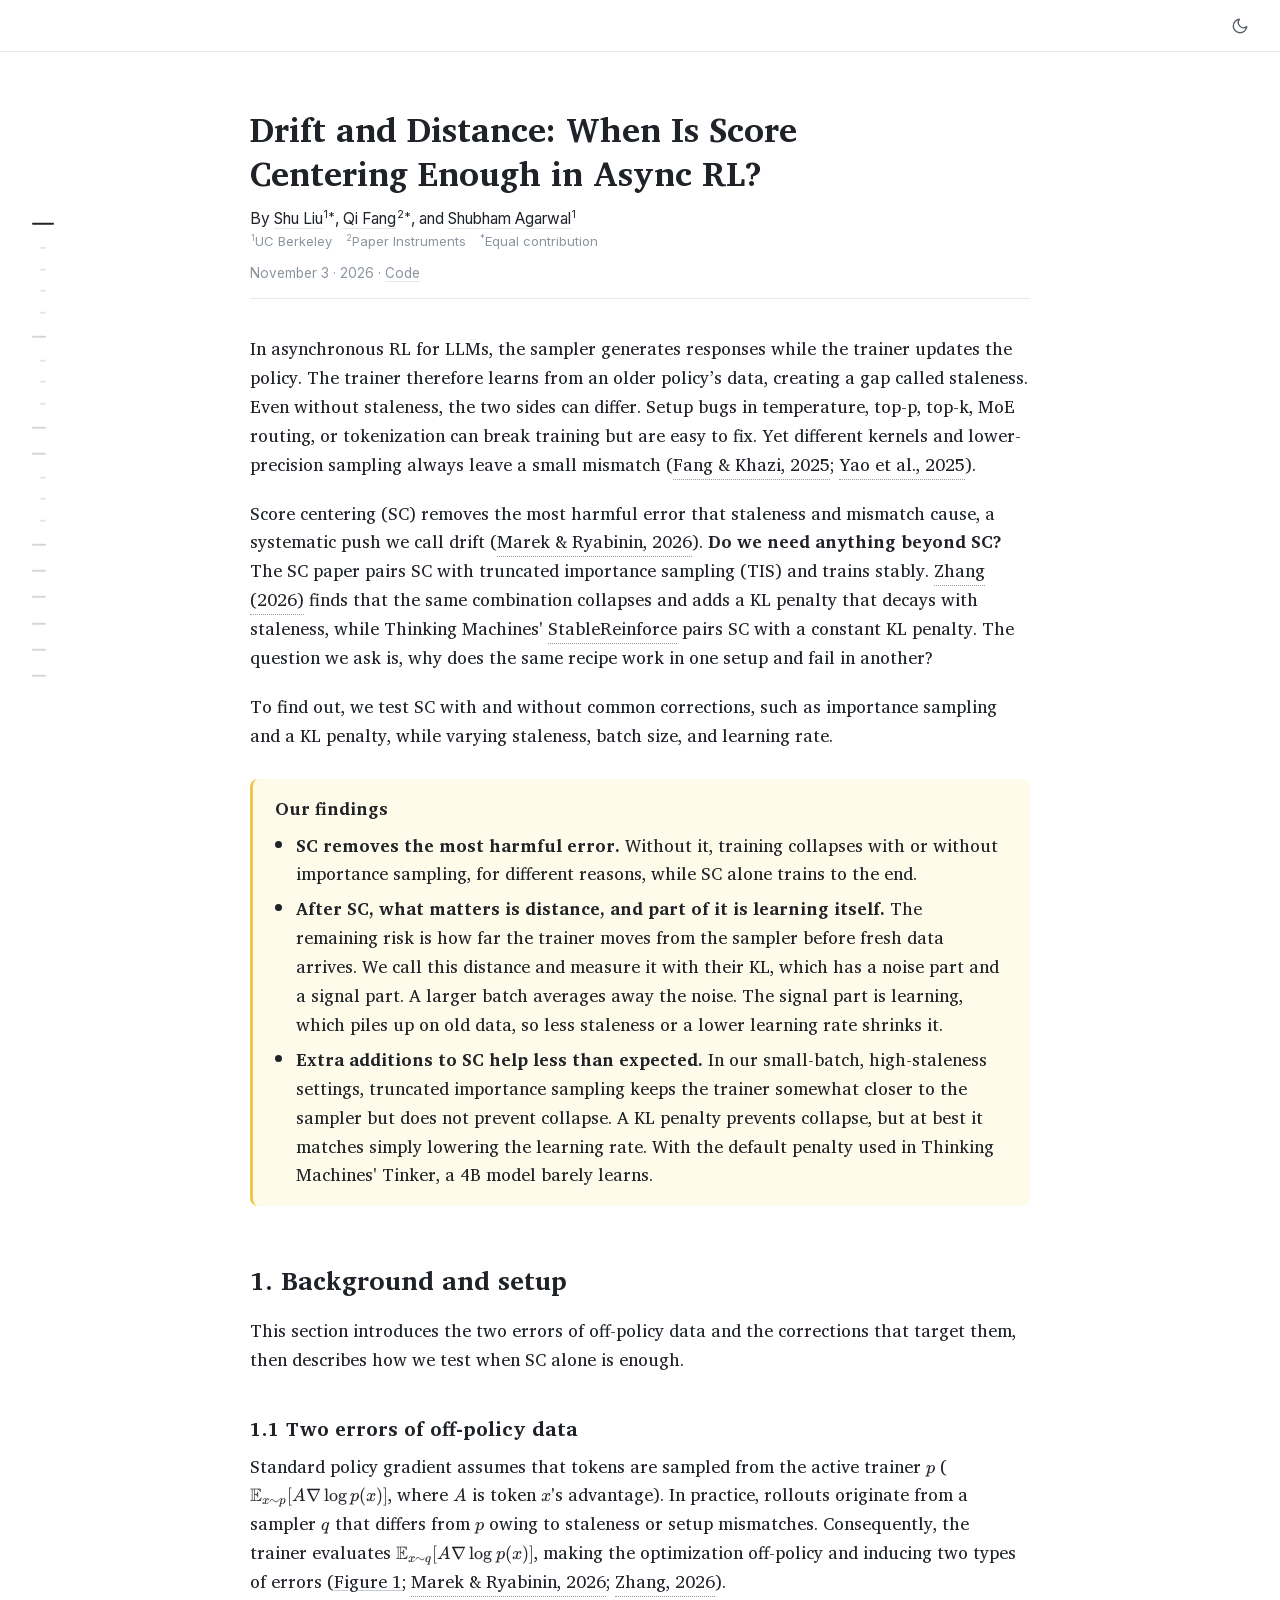
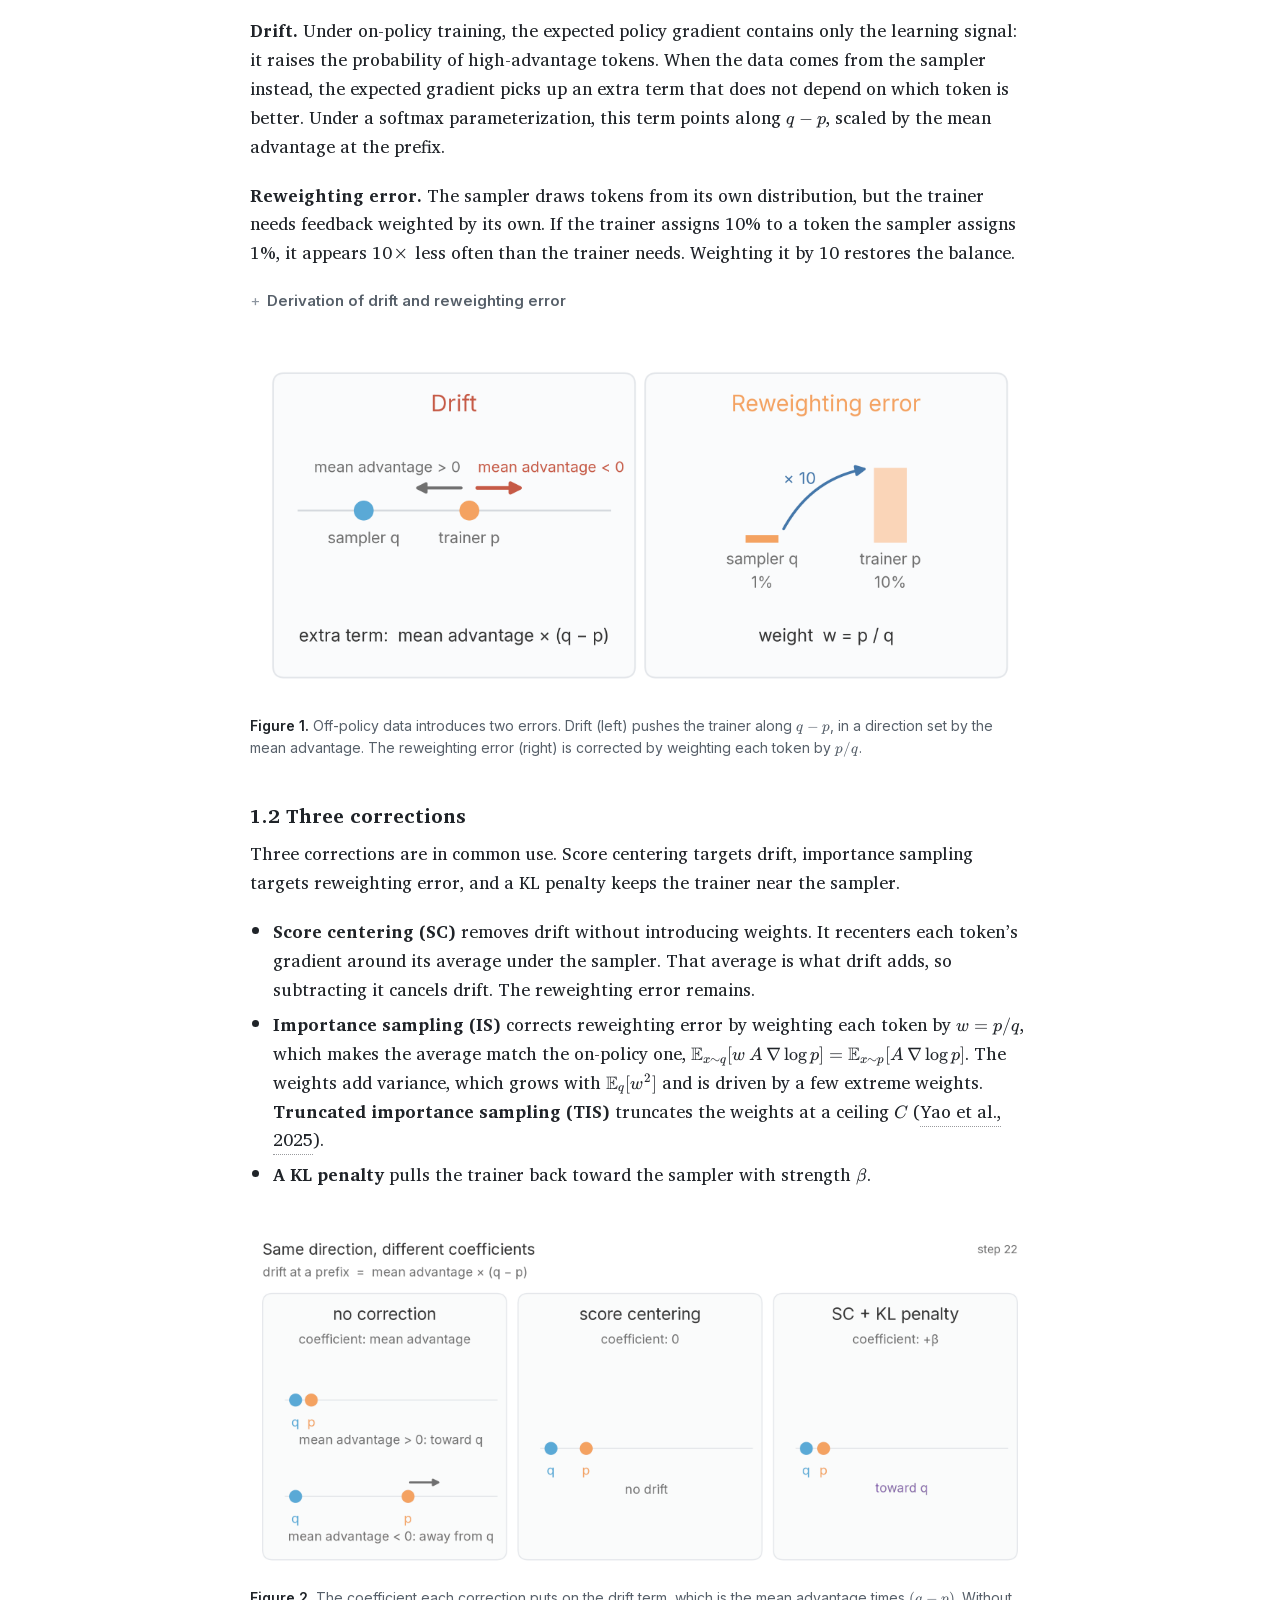
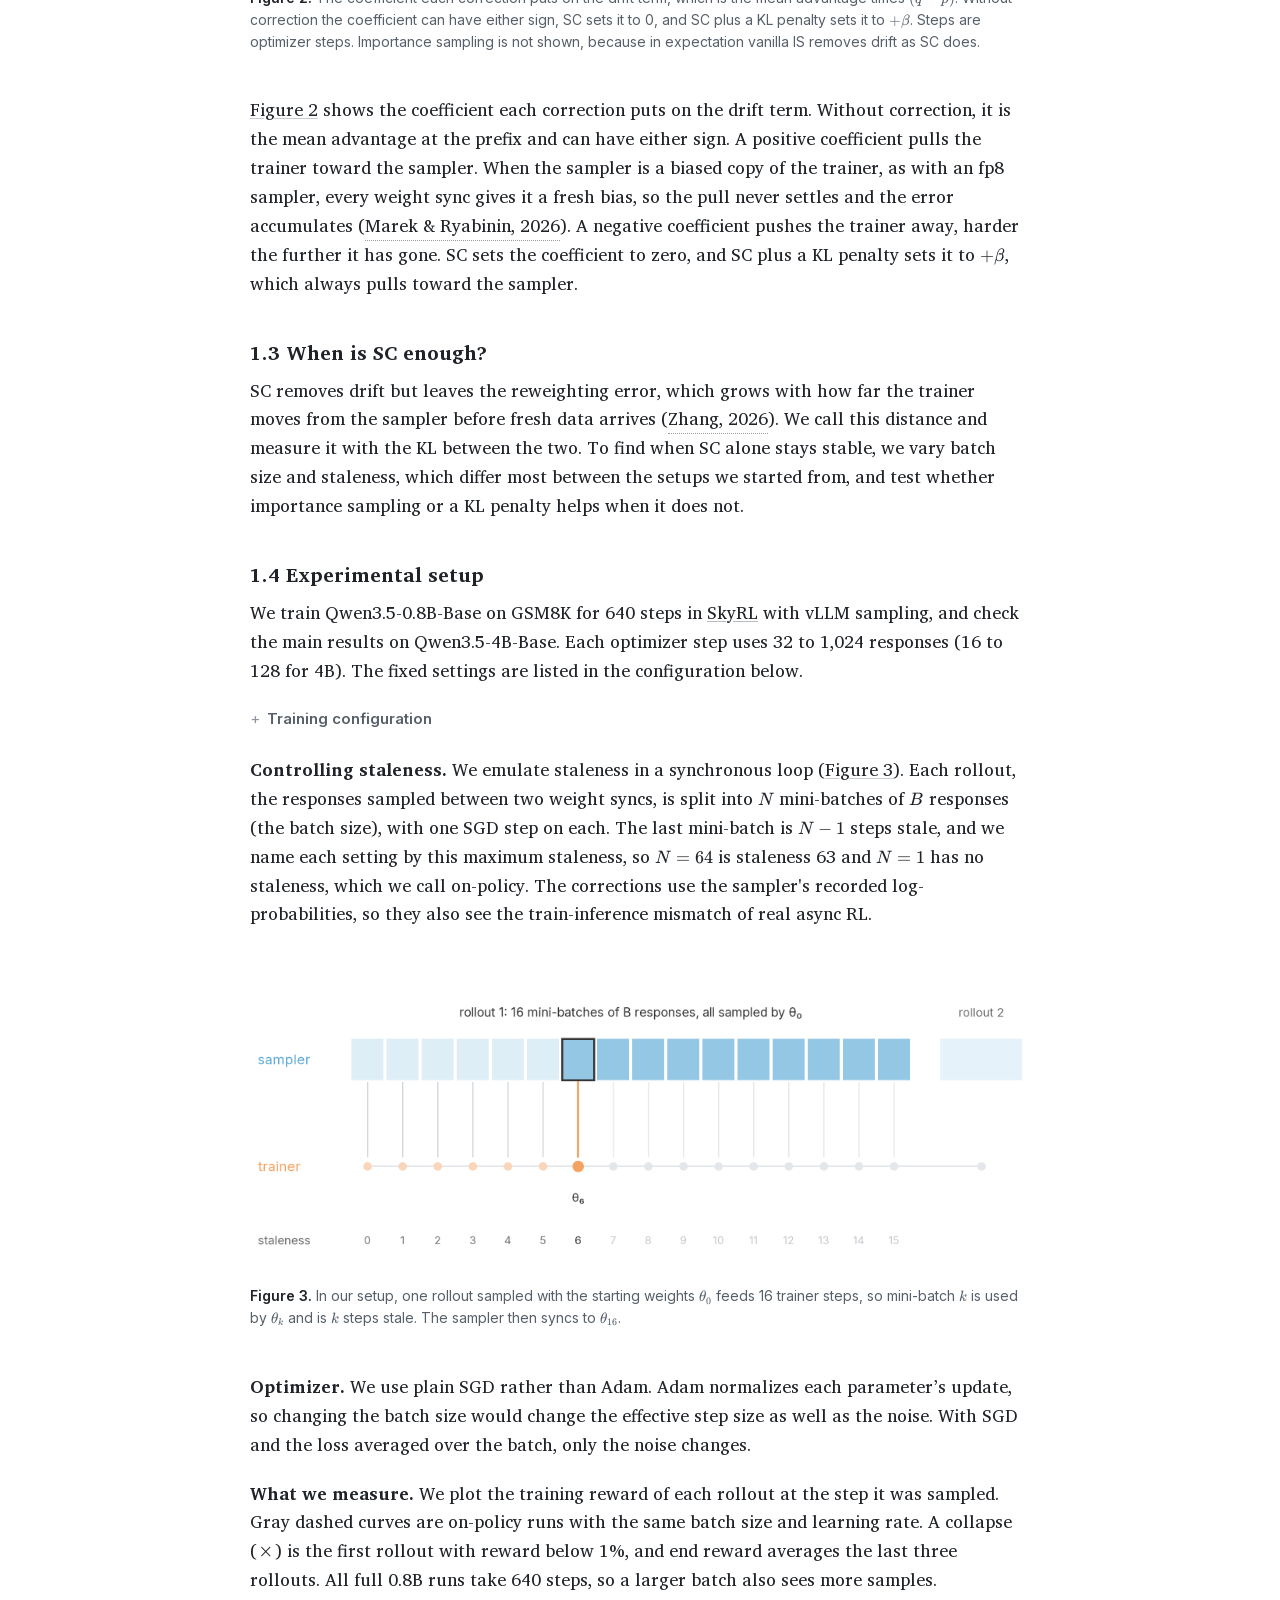
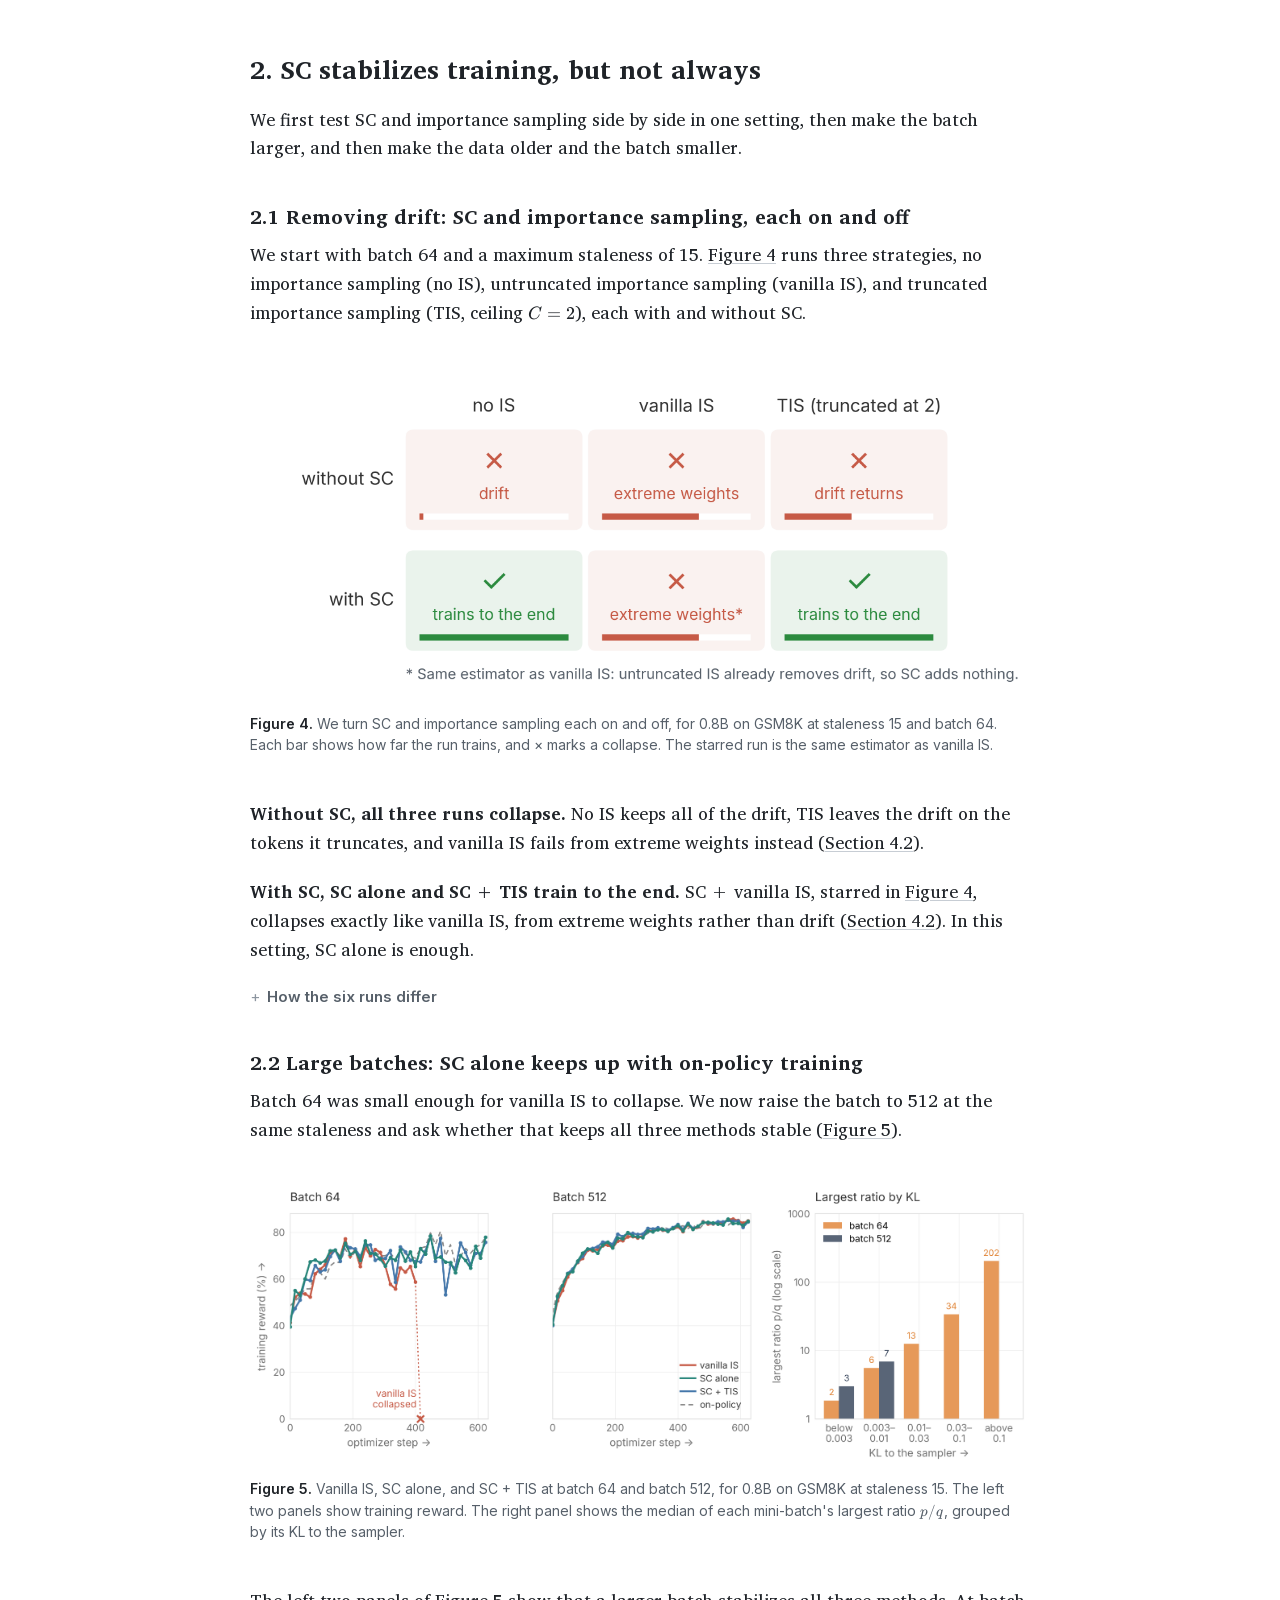
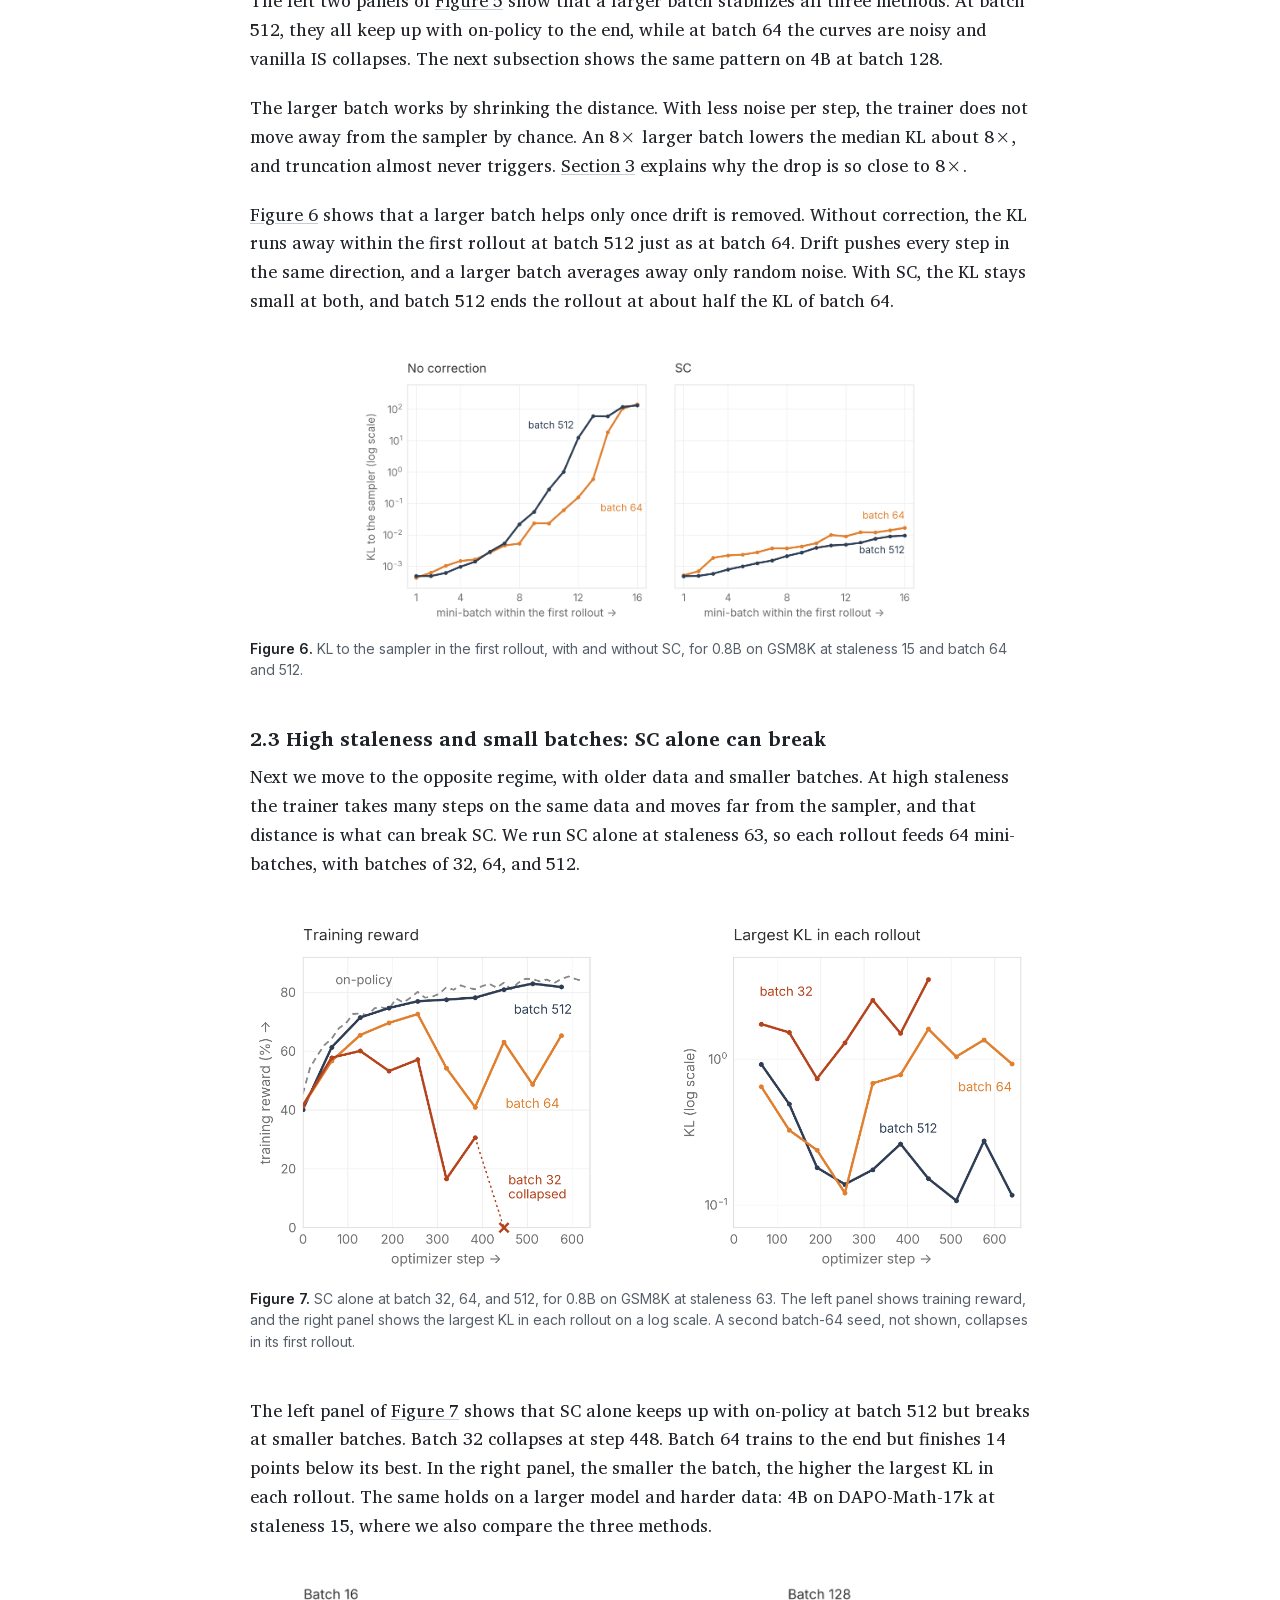
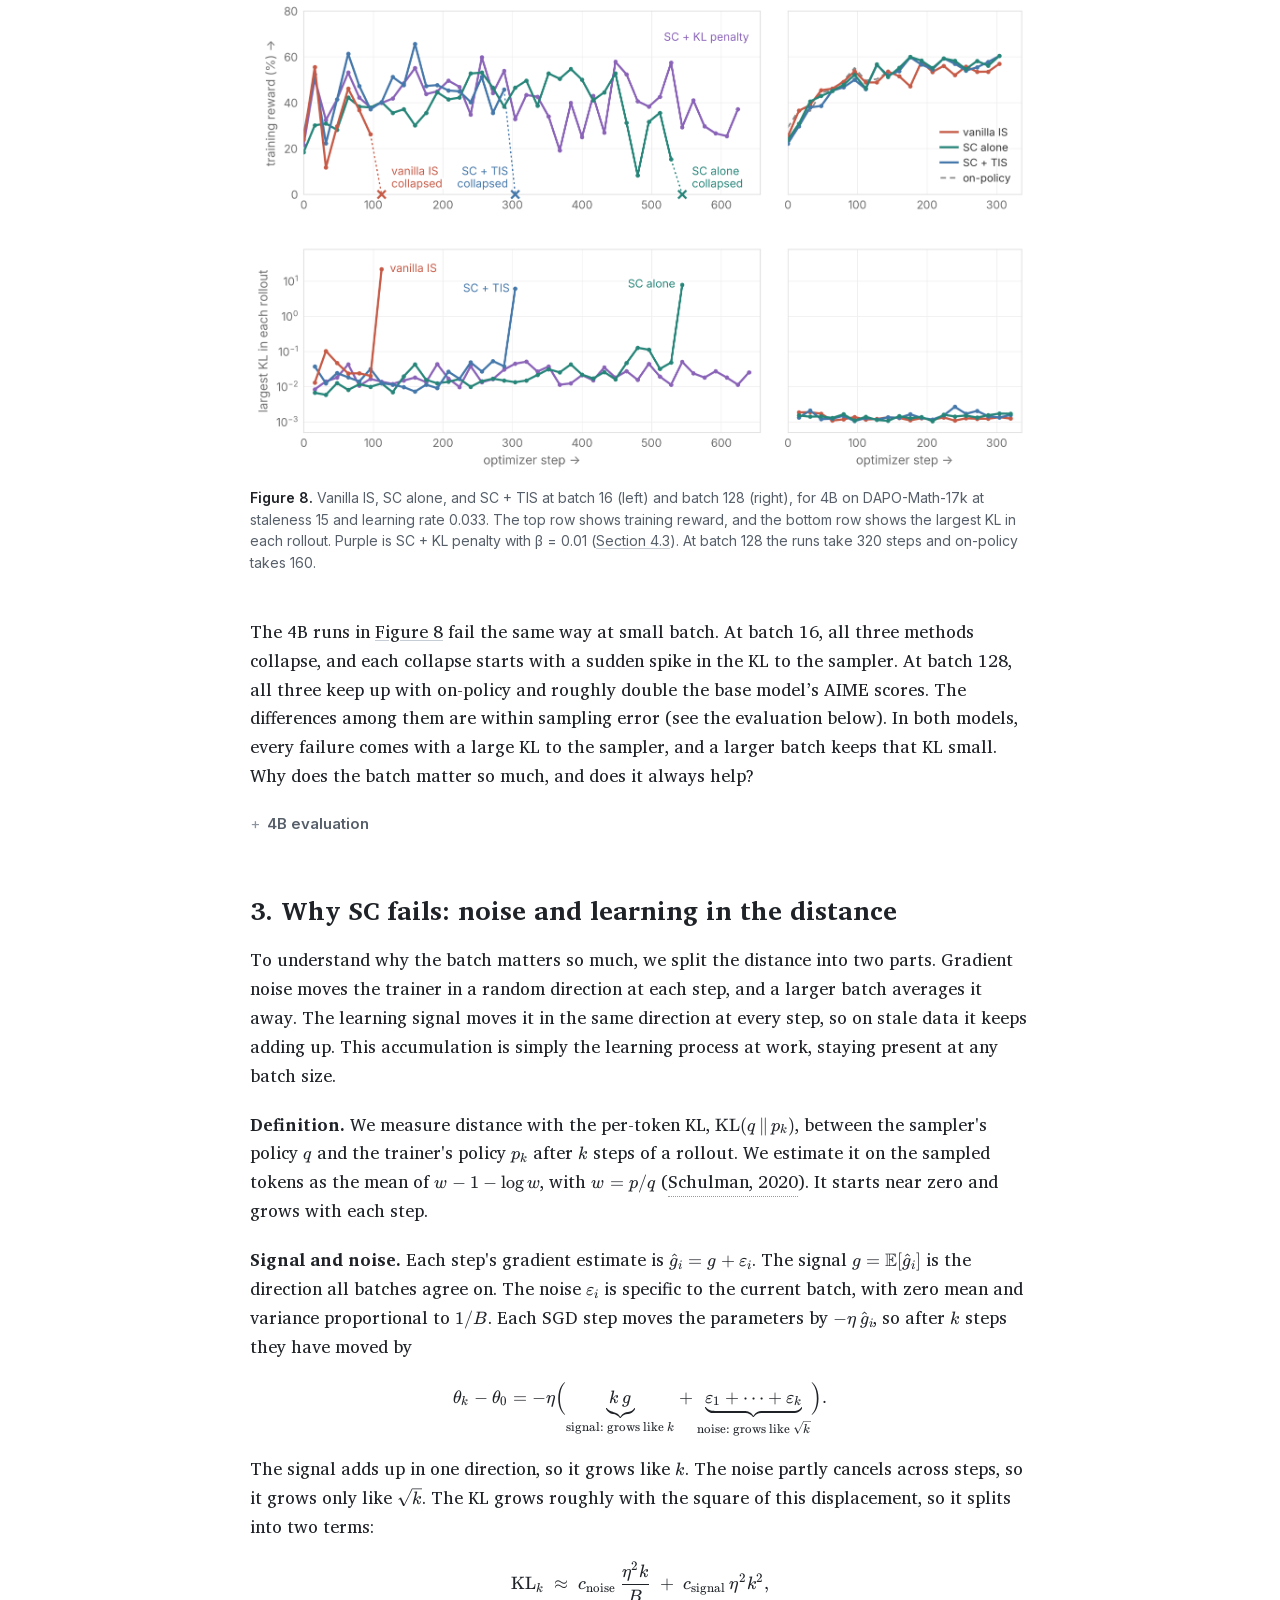
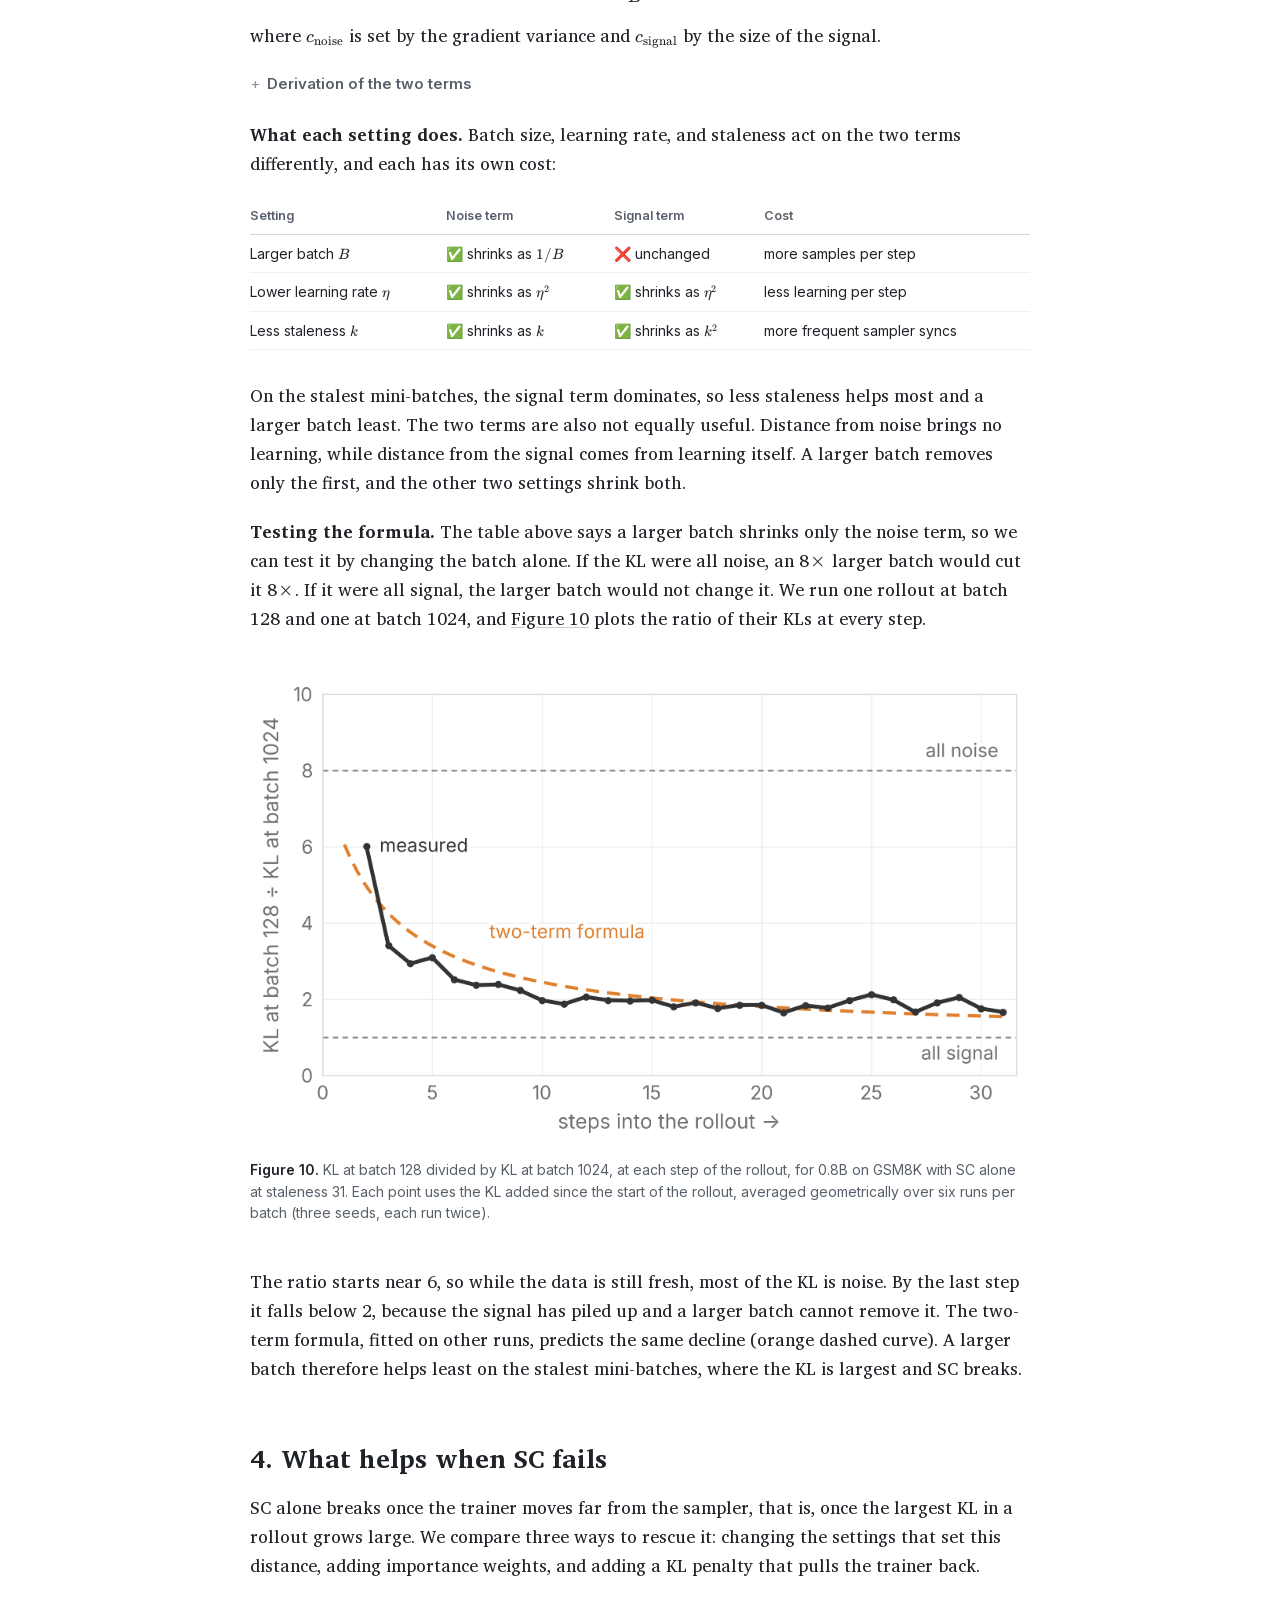
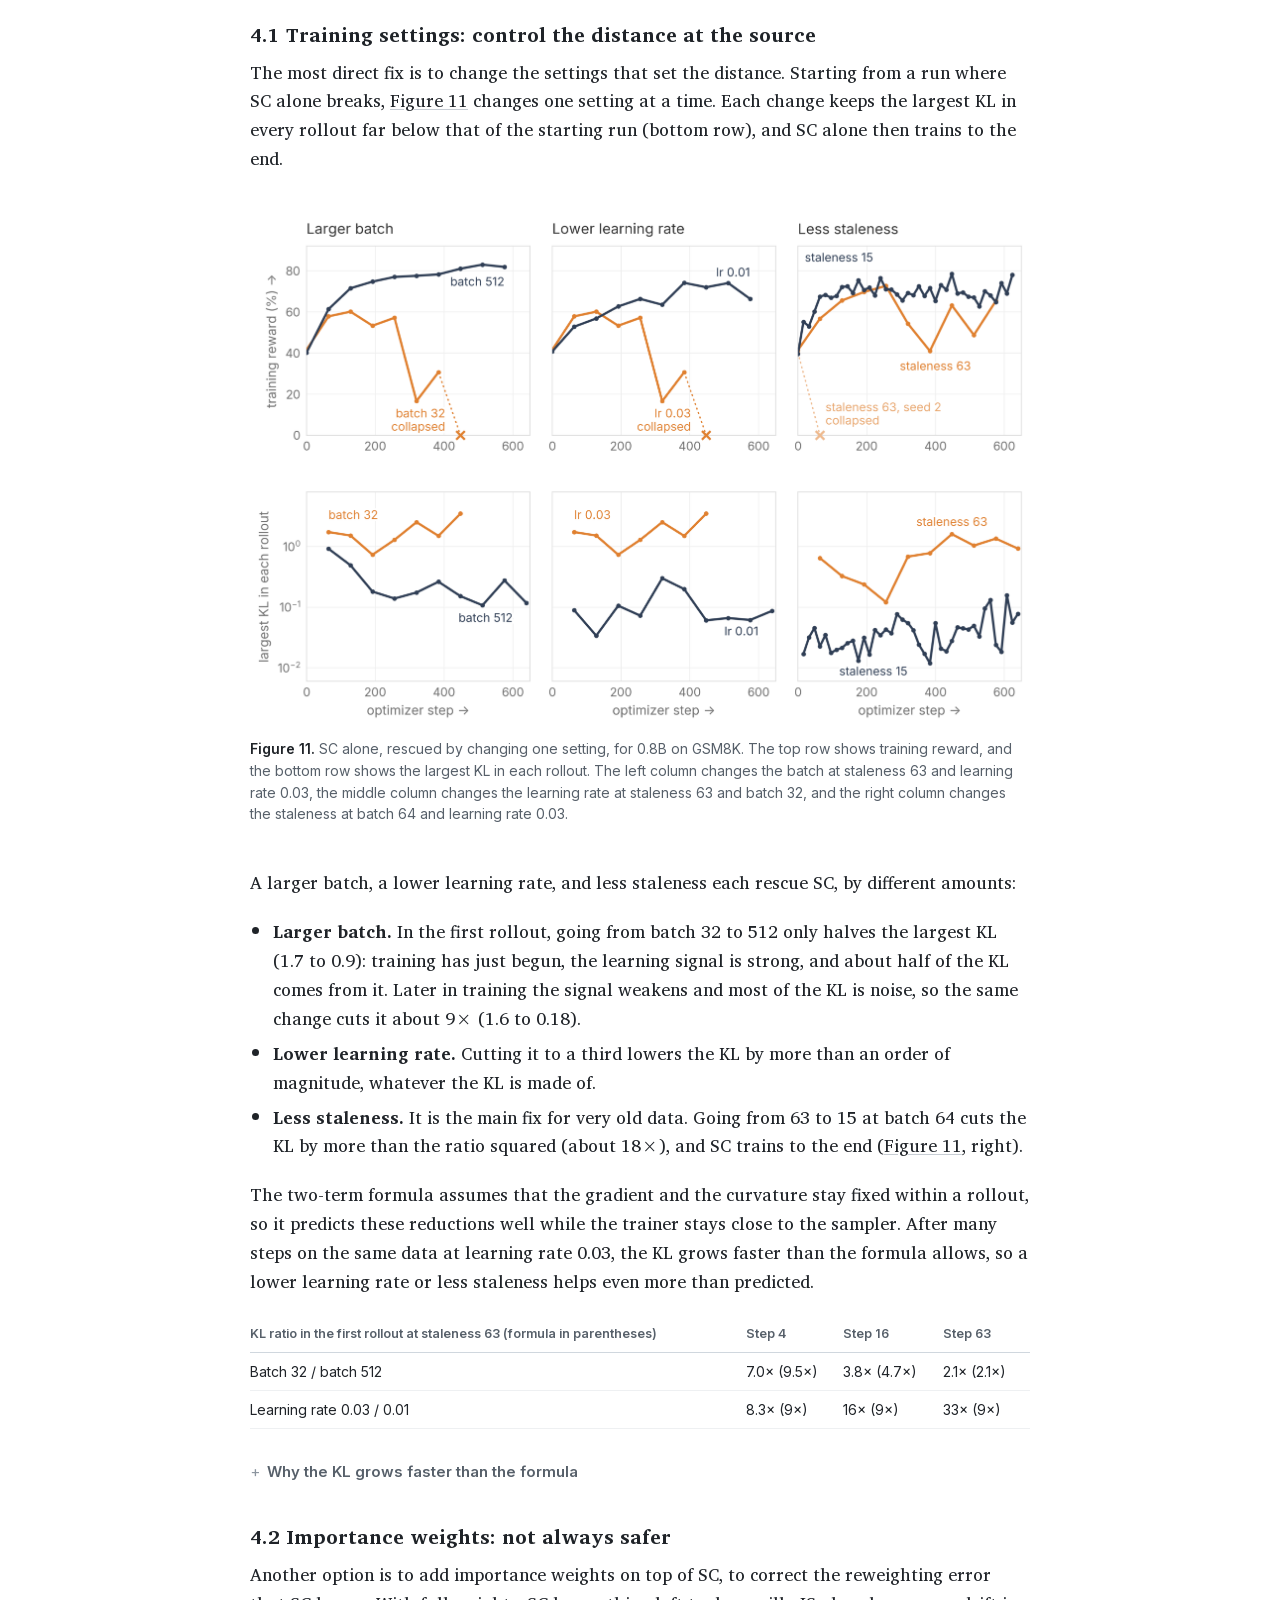
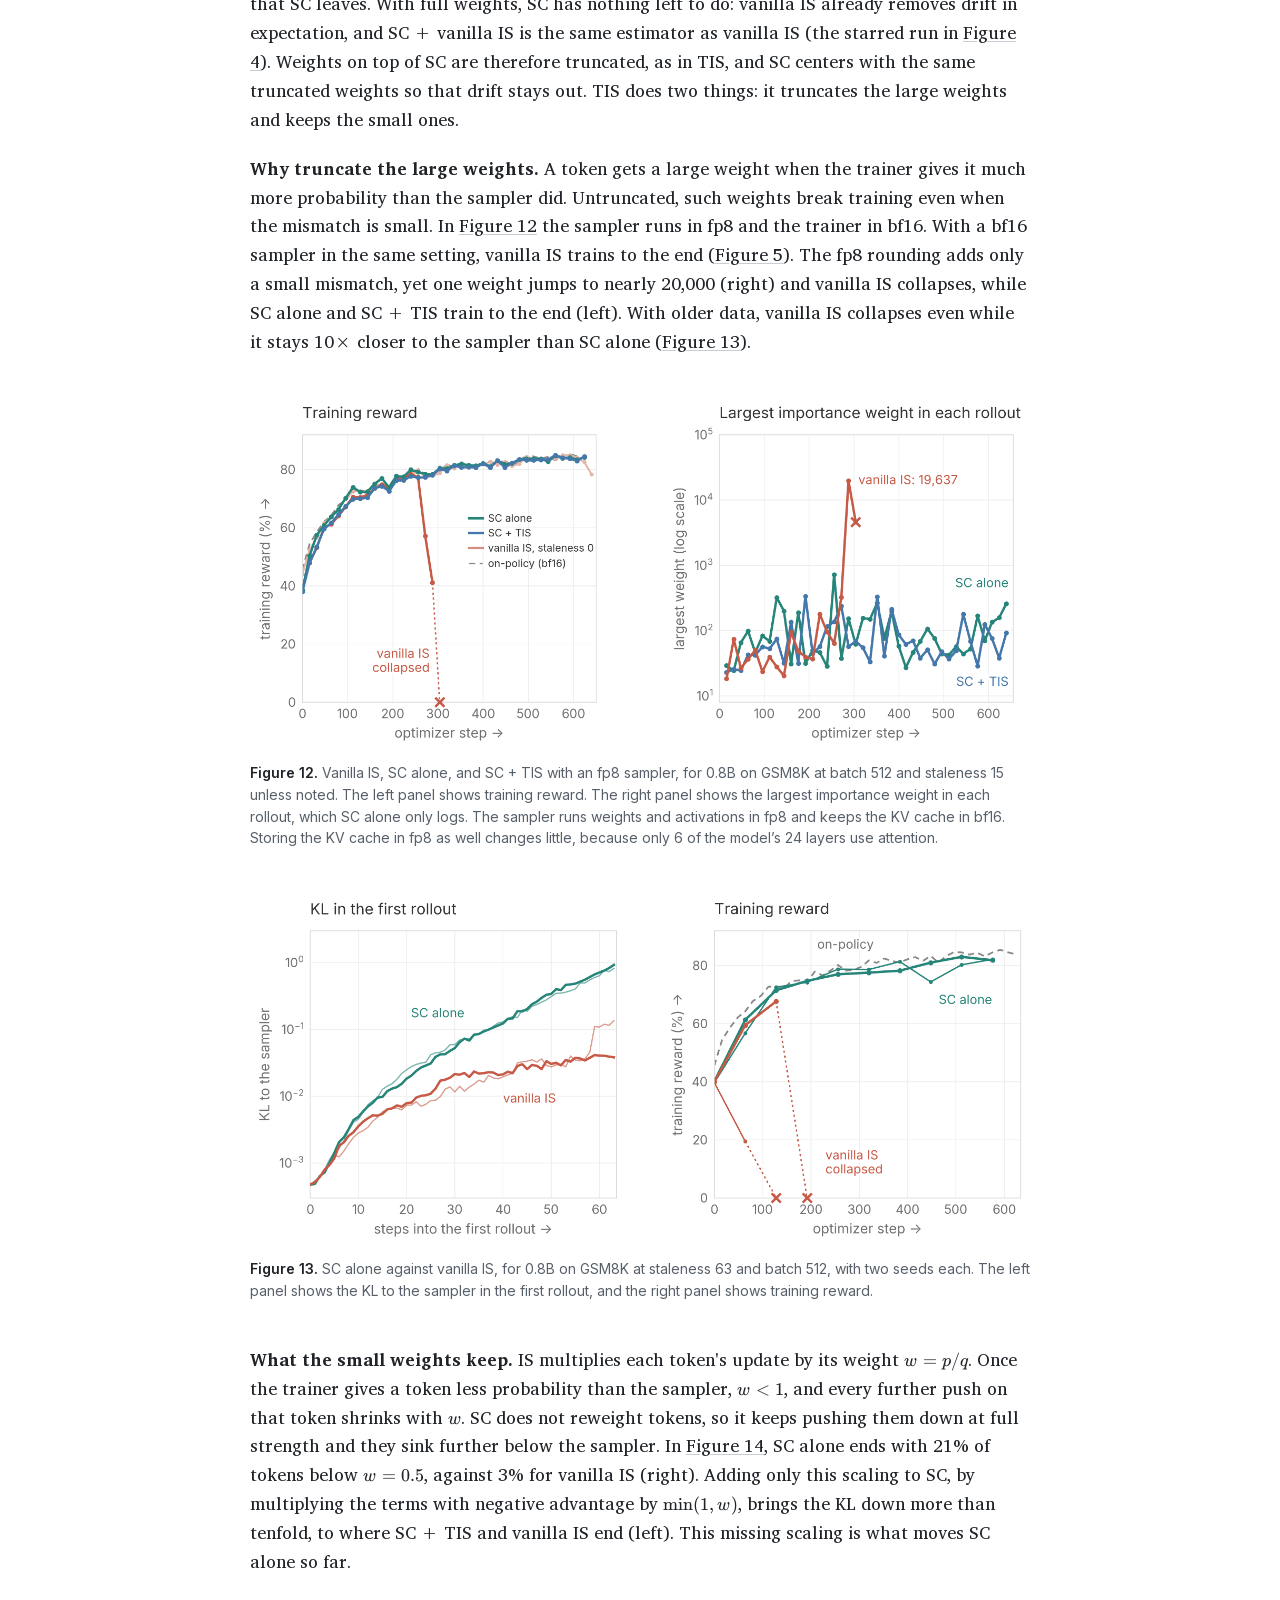
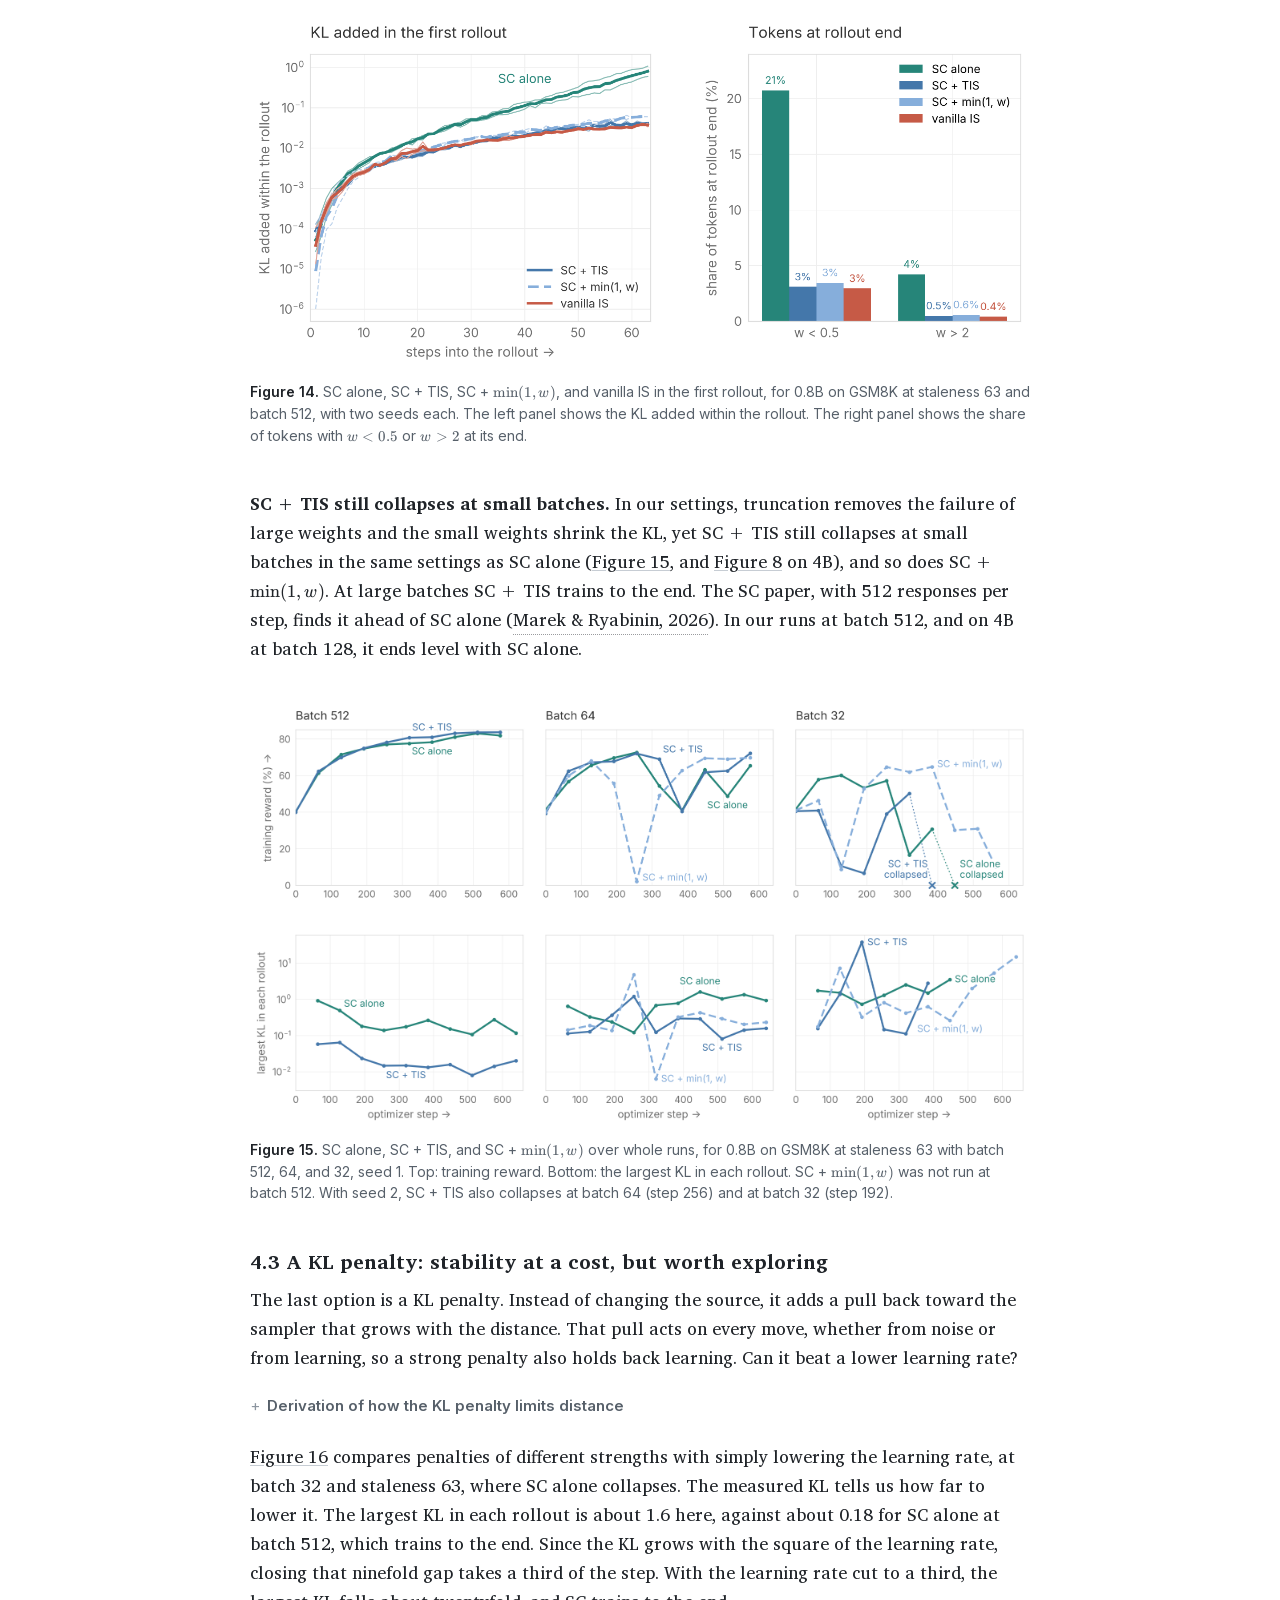
==== sc-drift-and-distance/index.html @ 90ac88a9 "x" ====
<!doctype html><html lang="en"><head><meta charset="utf-8"><script>try{var t=localStorage.getItem("theme")||(matchMedia("(prefers-color-scheme: dark)").matches?"dark":"light");document.documentElement.dataset.theme=t}catch(e){}</script><meta name="viewport" content="width=device-width,initial-scale=1">
<title>Drift and Distance: When Is Score Centering Enough in Async RL?</title>
<meta name="description" content="Score centering removes drift. What it leaves is the distance between trainer and sampler, set by batch size, learning rate, and staleness. When SC alone still breaks, fix the source first."><meta property="og:type" content="article"><meta property="og:title" content="Drift and Distance: When Is Score Centering Enough in Async RL?"><meta property="og:description" content="Score centering removes drift. What it leaves is the distance between trainer and sampler, set by batch size, learning rate, and staleness. When SC alone still breaks, fix the source first."><meta property="og:url" content="https://rl-cookbook.github.io/sc-drift-and-distance/"><meta property="og:image" content="https://rl-cookbook.github.io/sc-drift-and-distance/figs/card.png"><meta property="og:image:width" content="2400"><meta property="og:image:height" content="1260"><meta name="twitter:card" content="summary_large_image"><meta name="twitter:title" content="Drift and Distance: When Is Score Centering Enough in Async RL?"><meta name="twitter:description" content="Score centering removes drift. What it leaves is the distance between trainer and sampler, set by batch size, learning rate, and staleness. When SC alone still breaks, fix the source first."><meta name="twitter:image" content="https://rl-cookbook.github.io/sc-drift-and-distance/figs/card.png">
<link rel="stylesheet" href="../assets/fonts.css"><link rel="stylesheet" href="../assets/katex/katex.min.css">
<script defer src="../assets/katex/katex.min.js"></script><script defer src="../assets/katex/auto-render.min.js"></script>
<style>
:root{--ink:#1f2328;--ink2:#57606a;--ink3:#8c959f;--rule:#e6e8eb;--accent:#1f2328;
--serif:"Iowan Old Style","Iowan Old Style BT","Charis SIL",Charter,Georgia,serif;
--sans:Inter,-apple-system,BlinkMacSystemFont,"Segoe UI",Roboto,"Helvetica Neue",Arial,sans-serif;
--mono:SFMono-Regular,"SF Mono",ui-monospace,Menlo,Consolas,monospace}
html[lang=zh]{--serif:"Iowan Old Style","Charis SIL",Charter,"Noto Serif SC","Songti SC",serif;
--sans:Inter,"PingFang SC","Noto Sans SC","Hiragino Sans GB","Microsoft YaHei",sans-serif}
*{box-sizing:border-box}
html{scroll-padding-top:72px}
body{margin:0;background:#fff;color:var(--ink);font-family:var(--sans);font-size:16.5px;line-height:1.75;
-webkit-font-smoothing:antialiased}
.body{font-family:var(--serif);font-size:17.5px;line-height:1.65;font-kerning:normal}
html[lang=zh] body{line-height:1.85}
.top{position:sticky;top:0;z-index:5;background:#fff;border-bottom:1px solid var(--rule);display:flex;align-items:center;
justify-content:space-between;height:52px;padding:0 24px}
.top .mark{font-weight:650;font-size:15px;color:var(--ink);text-decoration:none;display:flex;align-items:center;gap:8px}
.top .mark i{width:14px;height:14px;border-radius:4px;background:#6d5efc;display:inline-block}
.top nav a{margin-left:22px;font-size:14px;color:var(--ink2);text-decoration:none}
.top nav a:hover{color:var(--ink)}
.top nav a.on{color:var(--ink);font-weight:600}
.page{max-width:828px;margin:0 auto;padding:0 24px 140px}
.toc{position:fixed;left:18px;top:50%;transform:translateY(-50%);z-index:20;max-height:90vh;overflow:hidden auto;padding:12px 14px;border-radius:10px;font-size:14px;line-height:1.45;transition:background .2s,box-shadow .2s}
.toc .lbl{font-size:12px;font-weight:600;letter-spacing:.06em;text-transform:uppercase;color:var(--ink3);margin:0;max-height:0;opacity:0;overflow:hidden;transition:opacity .2s,max-height .2s,margin .2s}
.toc a{display:flex;align-items:baseline;gap:10px;color:#3d444d;text-decoration:none;padding:3px 0}
.toc a::before{content:"";flex:none;align-self:center;width:14px;height:2px;border-radius:1px;background:#d3d7dc;transition:width .2s,background .2s}
.toc a.on::before{width:22px;background:var(--ink)}
.toc a span{display:block;max-width:0;opacity:0;overflow:hidden;white-space:nowrap;transition:opacity .2s,max-width .25s}
.toc:hover{background:rgba(255,255,255,.97);box-shadow:0 6px 28px rgba(15,20,25,.10)}
.toc:hover .lbl{max-height:2em;opacity:1;margin:0 0 8px}
.toc:hover a span{max-width:clamp(170px,calc(50vw - 500px),250px);opacity:1;white-space:normal}
.toc a:hover{color:var(--ink)}
.toc a.on span{color:var(--ink);font-weight:600}
.toc a.par::before{width:18px;background:var(--ink2)}
.toc a.par span{color:var(--ink)}
.toc a.sub{font-size:13px;line-height:1.35;padding:2px 0;color:var(--ink3)}
.toc a.sub::before{width:6px;margin-left:8px;background:#e3e6ea}
.toc a.sub.on::before{width:10px;background:var(--ink2)}
.toc a.sub.on span{font-weight:500}
.toc:hover .subs{margin:1px 0 4px 24px;border-left:1px solid var(--rule)}
.toc:hover a.sub{padding-left:12px}
.toc:hover a.sub::before{display:none}
.toc:hover a.sub.on{margin-left:-1px;padding-left:11px;border-left:2px solid var(--ink)}
.toc:hover a.sub span{max-width:clamp(146px,calc(50vw - 524px),226px)}
.body{min-width:0}
.head{padding:56px 0 8px;margin-bottom:36px;border-bottom:1px solid var(--rule)}
.head h1{font-size:34px;line-height:1.28;font-weight:600;margin:0 0 12px;text-wrap:balance}
.head .sub{font-size:19.5px;line-height:1.5;color:var(--ink2);font-style:italic;margin:0 0 18px}
html[lang=zh] .head .sub{font-style:normal}
html[lang=zh] .head h1{word-break:keep-all}
.head .meta{font-family:var(--sans);font-size:13.5px;color:var(--ink3);margin:0 0 6px}
.head .note{font-family:var(--sans);font-size:14px;line-height:1.6;color:var(--ink2);margin:0 0 22px}
.body p{margin:0 0 1.15em}
.body h2{font-size:26px;line-height:1.35;font-weight:600;margin:2.2em 0 .7em}
.body h3{font-size:20px;line-height:1.4;font-weight:600;font-style:normal;margin:2em 0 .5em}
.body b,.body strong{font-weight:600}
.body a{color:inherit;text-decoration:underline;text-decoration-color:rgba(31,35,40,.3);text-underline-offset:2px}
.body a:hover{text-decoration-color:rgba(31,35,40,.7)}
.body ul,.body ol{padding-left:1.3em;margin:0 0 1.15em}
.body li{margin:0 0 .35em}
.body code{font-family:var(--mono);font-size:.85em;background:#f3f4f6;border-radius:4px;padding:1px 4px}
.body hr{border:0;border-top:1px solid var(--rule);margin:44px 0}
.body figure{margin:40px 0 44px}
.body figure img{display:block;width:100%;height:auto}
.body figure img[src*="nocorr_batch"]{width:72%;margin:0 auto}
.body figcaption{font-family:var(--sans);font-size:14px;line-height:1.55;color:var(--ink2);margin-top:12px}
.body figcaption b{color:var(--ink);font-weight:600}
.body figcaption .setup{display:block;margin-top:5px;font-size:13px;color:var(--ink3)}
.body .callout{border-left:3px solid var(--ink);padding:2px 0 2px 18px;margin:28px 0 32px}
.body .callout p{margin:0}
.body .callout p + p{margin-top:.75em}
.body .callout ul{margin:8px 0 0;padding-left:1.2em}
.body .callout li{margin:0 0 .35em}
.body .callout li:last-child{margin-bottom:0}
.body a.figref{color:inherit;text-decoration:underline;text-decoration-color:#c7cdd4;text-underline-offset:2px}
.body figure,.body h2,.body h3{scroll-margin-top:24px}
.body a.secref{color:inherit;text-decoration:underline;text-decoration-color:#c7cdd4;text-underline-offset:2px}
.body .callout.finding{background:#fffbea;border-left:3px solid #f0c64a;border-radius:8px;padding:16px 22px}
.body table{border-collapse:collapse;width:100%;font-family:var(--sans);font-size:14px;line-height:1.5;margin:20px 0 32px}
.body th{font-size:12.5px;font-weight:600;color:var(--ink2);text-align:left;border-bottom:1px solid #d0d7de;padding:8px 10px 8px 0}
.body td{border-bottom:1px solid #eef0f2;padding:8px 10px 8px 0;vertical-align:top}
.body table.narrow{width:auto;min-width:50%;margin-left:auto;margin-right:auto}
.body table.narrow th,.body table.narrow td{padding:8px 20px}
.body details{margin:22px 0 26px}
.body summary{cursor:pointer;font-family:var(--sans);font-size:15px;line-height:1.5;font-weight:600;color:var(--ink2);list-style:none}
.body summary:hover{color:var(--ink)}
.body summary::-webkit-details-marker{display:none}
.body summary::before{content:"+";display:inline-block;width:1.1em;color:var(--ink3);font-weight:400}
.body details[open] summary::before{content:"\2212"}
.body details[open] summary{margin-bottom:12px}
.body details[open]{background:#f6f8fa;border-radius:8px;padding:14px 18px 6px}
.body a.cite{text-decoration:none;border-bottom:1px dotted rgba(31,35,40,.45)}
.body a.cite:hover{border-bottom-color:rgba(31,35,40,.85)}
.body .refs{font-size:15px;line-height:1.55;color:var(--ink2)}
.body .refs p{margin:0 0 .7em;padding-left:1.6em;text-indent:-1.6em}
.body .refs p:target{background:#fff8c5;box-shadow:-6px 0 0 #fff8c5,6px 0 0 #fff8c5}
.body .refs a{white-space:nowrap}
.katex{font-size:1.04em}
@media (max-width:760px){.toc{display:none}.page{padding:0 18px 100px}.head h1{font-size:28px}.top nav a{margin-left:14px}}
:root{--hover:#f3f4f6}
.top .theme{display:flex;align-items:center;justify-content:center;width:32px;height:32px;margin-left:16px;padding:0;border:0;border-radius:8px;background:none;color:var(--ink2);cursor:pointer}
.top .theme:hover{color:var(--ink);background:var(--hover)}
.top .theme .sun,html[data-theme=dark] .top .theme .moon{display:none}
html[data-theme=dark] .top .theme .sun{display:block}
html[data-theme=dark]{color-scheme:dark;--ink:#e6edf3;--ink2:#9da7b3;--ink3:#7d8590;--rule:#30363d;--accent:#e6edf3;--hover:#21262d}
html[data-theme=dark] body,html[data-theme=dark] .top{background:#0d1117}
html[data-theme=dark] .toc a{color:#adb5bd}
html[data-theme=dark] .toc a::before{background:#3d444d}
html[data-theme=dark] .toc a.on::before,html[data-theme=dark] .toc a.par::before{background:var(--ink2)}
html[data-theme=dark] .toc a.sub{color:var(--ink3)}
html[data-theme=dark] .toc a.sub::before{background:#30363d}
html[data-theme=dark] .toc a.sub.on::before{background:var(--ink2)}
html[data-theme=dark] .toc:hover{background:rgba(22,27,34,.97);box-shadow:0 6px 28px rgba(0,0,0,.5)}
html[data-theme=dark] .body a{text-decoration-color:rgba(230,237,243,.3)}
html[data-theme=dark] .body a:hover{text-decoration-color:rgba(230,237,243,.7)}
html[data-theme=dark] .body a.figref,html[data-theme=dark] .body a.secref{text-decoration-color:#4d5560}
html[data-theme=dark] .body a.cite{border-bottom-color:rgba(230,237,243,.45)}
html[data-theme=dark] .body a.cite:hover{border-bottom-color:rgba(230,237,243,.85)}
html[data-theme=dark] .body code{background:#21262d}
html[data-theme=dark] .body details[open]{background:#161b22}
html[data-theme=dark] .body th{border-bottom-color:#3d444d}
html[data-theme=dark] .body td{border-bottom-color:#262c34}
html[data-theme=dark] .body .callout.finding{background:#2a2414;border-left-color:#b8902a}
html[data-theme=dark] .body .refs p:target{background:#3a3412;box-shadow:-6px 0 0 #3a3412,6px 0 0 #3a3412}
html[data-theme=dark] .body figure img{filter:invert(.92) hue-rotate(180deg)}
.head .authors{font-family:var(--sans);font-size:15.5px;line-height:1.5;color:var(--ink);margin:0 0 2px}.head .affil{font-family:var(--sans);font-size:13px;line-height:1.5;color:var(--ink3);margin:0 0 10px}.head .authors sup,.head .affil sup{font-size:.68em;line-height:0;margin-left:1px}.head .authors a{color:inherit;text-decoration:none;border-bottom:1px solid var(--rule)}.head .authors a:hover{border-bottom-color:var(--ink2)}.body pre.cite{font-family:var(--mono);font-size:13px;line-height:1.6;background:#f6f8fa;border:1px solid var(--rule);border-radius:8px;padding:14px 16px;margin:0 0 1.2em;overflow-x:auto;white-space:pre}.body pre.cite.wrap{white-space:pre-wrap}.body pre.cite code{background:none;padding:0;font-size:inherit;border-radius:0}html[data-theme=dark] .body pre.cite{background:#161b22}.top nav{margin-left:auto}.head .meta a{color:inherit;text-decoration:underline;text-decoration-color:var(--rule);text-underline-offset:3px}.head .meta a:hover{color:var(--ink);text-decoration-color:var(--ink2)}</style></head><body>
<header class="top"><nav><button class="theme" type="button" aria-label="Toggle dark mode" title="Toggle dark mode" onclick="var d=document.documentElement,t=d.dataset.theme==='dark'?'light':'dark';d.dataset.theme=t;try{localStorage.setItem('theme',t)}catch(e){}"><svg class="moon" viewBox="0 0 24 24" width="18" height="18" fill="none" stroke="currentColor" stroke-width="1.8" stroke-linecap="round" stroke-linejoin="round"><path d="M21 12.8A9 9 0 1 1 11.2 3a7 7 0 0 0 9.8 9.8z"/></svg><svg class="sun" viewBox="0 0 24 24" width="18" height="18" fill="none" stroke="currentColor" stroke-width="1.8" stroke-linecap="round"><circle cx="12" cy="12" r="4"/><path d="M12 2v2M12 20v2M4.9 4.9l1.4 1.4M17.7 17.7l1.4 1.4M2 12h2M20 12h2M4.9 19.1l1.4-1.4M17.7 6.3l1.4-1.4"/></svg></button></nav></header>
<div class="page"><nav class="toc"><div class="lbl">Contents</div><a href="#1-background-and-setup"><span>1. Background and setup</span></a><div class="subs"><a href="#sec-1-1" class="sub"><span>1.1 Two errors of off-policy data</span></a><a href="#sec-1-2" class="sub"><span>1.2 Three corrections</span></a><a href="#sec-1-3" class="sub"><span>1.3 When is SC enough?</span></a><a href="#sec-1-4" class="sub"><span>1.4 Experimental setup</span></a></div><a href="#2-sc-stabilizes-training-but-not-always"><span>2. SC stabilizes training, but not always</span></a><div class="subs"><a href="#sec-2-1" class="sub"><span>2.1 Removing drift: SC and importance sampling, each on and off</span></a><a href="#sec-2-2" class="sub"><span>2.2 Large batches: SC alone keeps up with on-policy training</span></a><a href="#sec-2-3" class="sub"><span>2.3 High staleness and small batches: SC alone can break</span></a></div><a href="#3-why-sc-fails-how-the-trainer-moves-away-from-t"><span>3. Why SC fails: noise and learning in the distance</span></a><a href="#4-what-helps-when-sc-fails"><span>4. What helps when SC fails</span></a><div class="subs"><a href="#sec-4-1" class="sub"><span>4.1 Training settings: control the distance at the source</span></a><a href="#sec-4-2" class="sub"><span>4.2 Importance weights: not always safer</span></a><a href="#sec-4-3" class="sub"><span>4.3 A KL penalty: stability at a cost, but worth exploring</span></a></div><a href="#5-a-checklist-for-async-rl"><span>5. A checklist for async RL</span></a><a href="#6-conclusion"><span>6. Conclusion</span></a><a href="#7-open-questions-and-related-work"><span>7. Open questions and related work</span></a><a href="#acknowledgements"><span>Acknowledgements</span></a><a href="#citation"><span>Citation</span></a><a href="#references"><span>References</span></a></nav>
<article class="body"><div class="head"><h1>Drift and Distance: When Is Score Centering Enough in Async RL?</h1><p class="authors">By <a href="https://shulynnliu.com/" target="_blank" rel="noopener">Shu Liu</a><sup>1*</sup>, <a href="https://qifang804.github.io/" target="_blank" rel="noopener">Qi Fang</a><sup>2*</sup>, and <a href="https://skejriwal44.github.io/" target="_blank" rel="noopener">Shubham Agarwal</a><sup>1</sup></p><p class="affil"><sup>1</sup>UC Berkeley&emsp;<sup>2</sup>Paper Instruments&emsp;<sup>*</sup>Equal contribution</p><p class="meta">November 3 · 2026 · <a href="https://github.com/rl-cookbook/sc-drift-and-distance" target="_blank" rel="noopener">Code</a></p>
</div>
<p>In asynchronous RL for LLMs, the sampler generates responses while the trainer updates the policy. The trainer therefore learns from an older policy’s data, creating a gap called staleness. Even without staleness, the two sides can differ. Setup bugs in temperature, top-p, top-k, MoE routing, or tokenization can break training but are easy to fix. Yet different kernels and lower-precision sampling always leave a small mismatch (<a class="cite" href="#ref-fang2025" title="Fang, Q., and Khazi, D. (2025). Mismatch Praxis: Rollout Settings and IS Corrections. Blog post. llmdata.com/blog/mismatch-praxis">Fang &amp; Khazi, 2025</a>; <a class="cite" href="#ref-yao2025" title="Yao, F., Liu, L., Zhang, D., Dong, C., Shang, J., and Gao, J. (2025). Your Efficient RL Framework Secretly Brings You Off-Policy RL Training. Blog post. fengyao.notion.site/off-policy-rl">Yao et al., 2025</a>).</p>
<p>Score centering (SC) removes the most harmful error that staleness and mismatch cause, a systematic push we call drift (<a class="cite" href="#ref-marek2026" title="Marek, M. and Ryabinin, M. (2026). Score Centering Stabilizes Off-policy Reinforcement Learning. arXiv:2609.20807">Marek &amp; Ryabinin, 2026</a>). <b>Do we need anything beyond SC?</b> The SC paper pairs SC with truncated importance sampling (TIS) and trains stably. <a class="cite" href="#ref-zhang2026kl" title="Zhang, Y. (2026). Score Function Centering: Why a Stale Rollout Does Not Have to Be Importance Sampled. Blog post. normaluhr.github.io/en/p/score-function-centering-kl">Zhang (2026)</a> finds that the same combination collapses and adds a KL penalty that decays with staleness, while Thinking Machines' <a class="cite" href="#ref-tinkersr" title="Thinking Machines Lab. StableReinforce (alpha). Tinker documentation. tinker-docs.thinkingmachines.ai/tinker/losses/stable-reinforce">StableReinforce</a> pairs SC with a constant KL penalty. The question we ask is, why does the same recipe work in one setup and fail in another?</p>
<p>To find out, we test SC with and without common corrections, such as importance sampling and a KL penalty, while varying staleness, batch size, and learning rate.</p>
<div class="callout finding"><p><b>Our findings</b></p><ul><li><b>SC removes the most harmful error.</b> Without it, training collapses with or without importance sampling, for different reasons, while SC alone trains to the end.</li><li><b>After SC, what matters is distance, and part of it is learning itself.</b> The remaining risk is how far the trainer moves from the sampler before fresh data arrives. We call this distance and measure it with their KL, which has a noise part and a signal part. A larger batch averages away the noise. The signal part is learning, which piles up on old data, so less staleness or a lower learning rate shrinks it.</li><li><b>Extra additions to SC help less than expected.</b> In our small-batch, high-staleness settings, truncated importance sampling keeps the trainer somewhat closer to the sampler but does not prevent collapse. A KL penalty prevents collapse, but at best it matches simply lowering the learning rate. With the default penalty used in Thinking Machines' Tinker, a 4B model barely learns.</li></ul></div>
<h2 id="1-background-and-setup"><span id="sec-1"></span>1. Background and setup</h2>
<p>This section introduces the two errors of off-policy data and the corrections that target them, then describes how we test when SC alone is enough.</p>
<h3 id="sec-1-1">1.1 Two errors of off-policy data</h3>
<p>Standard policy gradient assumes that tokens are sampled from the active trainer \(p\) (\(\mathbb{E}_{x \sim p}[A \nabla \log p(x)]\), where \(A\) is token \(x\)'s advantage). In practice, rollouts originate from a sampler \(q\) that differs from \(p\) owing to staleness or setup mismatches. Consequently, the trainer evaluates \(\mathbb{E}_{x \sim q}[A \nabla \log p(x)]\), making the optimization off-policy and inducing two types of errors (<a class="figref" href="#fig-1">Figure 1</a>; <a class="cite" href="#ref-marek2026" title="Marek, M. and Ryabinin, M. (2026). Score Centering Stabilizes Off-policy Reinforcement Learning. arXiv:2609.20807">Marek &amp; Ryabinin, 2026</a>; <a class="cite" href="#ref-zhang2026kl" title="Zhang, Y. (2026). Score Function Centering: Why a Stale Rollout Does Not Have to Be Importance Sampled. Blog post. normaluhr.github.io/en/p/score-function-centering-kl">Zhang, 2026</a>).</p>
<p><b>Drift.</b> Under on-policy training, the expected policy gradient contains only the learning signal: it raises the probability of high-advantage tokens. When the data comes from the sampler instead, the expected gradient picks up an extra term that does not depend on which token is better. Under a softmax parameterization, this term points along \(q - p\), scaled by the mean advantage at the prefix.</p>
<p><b>Reweighting error.</b> The sampler draws tokens from its own distribution, but the trainer needs feedback weighted by its own. If the trainer assigns 10% to a token the sampler assigns 1%, it appears 10× less often than the trainer needs. Weighting it by 10 restores the balance.</p>
<details><summary>Derivation of drift and reweighting error</summary>
<p>Fix a prefix and write the trainer's policy as a softmax over logits \(z\). With respect to the logits, \(\nabla_z \log p(x) = e_x - p\), where \(e_x\) is the one-hot vector of token \(x\). We work with logit gradients because they are easy to read. The parameter gradient \(\nabla \log p\) used elsewhere differs only by the chain rule through the logits.</p>
<p><b>Drift.</b> On-policy, the score averages to zero, \(\mathbb{E}_{x\sim p}[\nabla_z \log p(x)] = p - p = 0\), so the expected gradient \(\mathbb{E}_p[A\nabla_z \log p]\) only says which tokens are better than average. When the data comes from the sampler \(q\), we split each advantage into the mean advantage at the prefix, \(\bar A = \mathbb{E}_q[A]\), and the rest:</p>
<p>\[ \mathbb{E}_{x\sim q}\big[A\,\nabla_z \log p(x)\big] = \underbrace{\mathbb{E}_{x\sim q}\big[(A-\bar A)\,e_x\big]}_{\text{learning signal}} \;+\; \underbrace{\bar A\,(q-p)}_{\text{drift}}. \]</p>
<p>The second term does not depend on which token is better. It points from \(p\) toward \(q\) and is scaled by \(\bar A\), so the trainer is nudged toward the sampler when the mean advantage at the prefix is positive (\(\bar A &gt; 0\)) and away from it when it is negative (\(\bar A &lt; 0\)). Whether this compounds depends on the sampler. A pull toward a fixed, exact sampler, as within a rollout, closes the gap. A pull toward a biased copy of the trainer that is synced every step, as with an fp8 sampler, never settles: each sync gives the target a fresh bias, so the bias accumulates instead of converging (<a class="cite" href="#ref-marek2026" title="Marek, M. and Ryabinin, M. (2026). Score Centering Stabilizes Off-policy Reinforcement Learning. arXiv:2609.20807">Marek &amp; Ryabinin, 2026</a>). A push away from a fixed sampler grows with \(q - p\), so the further the trainer has moved, the harder it is pushed. Score centering subtracts \(\mathbb{E}_q[\nabla_z \log p] = q - p\) from every score, which removes exactly this term.</p>
<p><b>Reweighting error.</b> The trainer wants \(\mathbb{E}_{x\sim p}[A\nabla \log p(x)]\), but its data comes from \(q\). Importance sampling rewrites this target as an average over the sampler's data:</p>
<p>\[ \mathbb{E}_{x\sim p}\big[A\,\nabla \log p(x)\big] = \mathbb{E}_{x\sim q}\Big[\tfrac{p(x)}{q(x)}\,A\,\nabla \log p(x)\Big]. \]</p>
<p>Without the weight \(w = p/q\), each token counts with the sampler's frequency instead of the trainer's, and this error grows with the KL between the two policies. With the weight, the average is correct, but its variance grows with \(\mathbb{E}_q[w^2]\).</p>
</details>
<figure id="fig-1"><img src="figs/fig01_two_errors.png?v=d4c2787011" alt="Figure 1"><figcaption><b>Figure 1.</b> Off-policy data introduces two errors. Drift (left) pushes the trainer along \(q - p\), in a direction set by the mean advantage. The reweighting error (right) is corrected by weighting each token by \(p/q\).</figcaption></figure>
<h3 id="sec-1-2">1.2 Three corrections</h3>
<p>Three corrections are in common use. Score centering targets drift, importance sampling targets reweighting error, and a KL penalty keeps the trainer near the sampler.</p>
<ul><li><b>Score centering (SC)</b> removes drift without introducing weights. It recenters each token’s gradient around its average under the sampler. That average is what drift adds, so subtracting it cancels drift. The reweighting error remains.</li><li><b>Importance sampling (IS)</b> corrects reweighting error by weighting each token by \(w = p/q\), which makes the average match the on-policy one, \(\mathbb{E}_{x\sim q}[w\,A\,\nabla\log p] = \mathbb{E}_{x\sim p}[A\,\nabla\log p]\). The weights add variance, which grows with \(\mathbb{E}_q[w^2]\) and is driven by a few extreme weights. <b>Truncated importance sampling (TIS)</b> truncates the weights at a ceiling \(C\) (<a class="cite" href="#ref-yao2025" title="Yao, F., Liu, L., Zhang, D., Dong, C., Shang, J., and Gao, J. (2025). Your Efficient RL Framework Secretly Brings You Off-Policy RL Training. Blog post. fengyao.notion.site/off-policy-rl">Yao et al., 2025</a>).</li><li><b>A KL penalty</b> pulls the trainer back toward the sampler with strength \(\beta\).</li></ul>
<figure id="fig-2"><img src="figs/fig02_drift_coefficient.gif?v=5a1dabb76e" alt="Figure 2"><figcaption><b>Figure 2.</b> The coefficient each correction puts on the drift term, which is the mean advantage times \((q - p)\). Without correction the coefficient can have either sign, SC sets it to 0, and SC plus a KL penalty sets it to \(+\beta\). Steps are optimizer steps. Importance sampling is not shown, because in expectation vanilla IS removes drift as SC does.</figcaption></figure>
<p><a class="figref" href="#fig-2">Figure 2</a> shows the coefficient each correction puts on the drift term. Without correction, it is the mean advantage at the prefix and can have either sign. A positive coefficient pulls the trainer toward the sampler. When the sampler is a biased copy of the trainer, as with an fp8 sampler, every weight sync gives it a fresh bias, so the pull never settles and the error accumulates (<a class="cite" href="#ref-marek2026" title="Marek, M. and Ryabinin, M. (2026). Score Centering Stabilizes Off-policy Reinforcement Learning. arXiv:2609.20807">Marek &amp; Ryabinin, 2026</a>). A negative coefficient pushes the trainer away, harder the further it has gone. SC sets the coefficient to zero, and SC plus a KL penalty sets it to \(+\beta\), which always pulls toward the sampler.</p>
<h3 id="sec-1-3">1.3 When is SC enough?</h3>
<p>SC removes drift but leaves the reweighting error, which grows with how far the trainer moves from the sampler before fresh data arrives (<a class="cite" href="#ref-zhang2026kl" title="Zhang, Y. (2026). Score Function Centering: Why a Stale Rollout Does Not Have to Be Importance Sampled. Blog post. normaluhr.github.io/en/p/score-function-centering-kl">Zhang, 2026</a>). We call this distance and measure it with the KL between the two. To find when SC alone stays stable, we vary batch size and staleness, which differ most between the setups we started from, and test whether importance sampling or a KL penalty helps when it does not.</p>
<h3 id="sec-1-4">1.4 Experimental setup</h3>
<p>We train Qwen3.5-0.8B-Base on GSM8K for 640 steps in <a href="https://github.com/NovaSky-AI/SkyRL" target="_blank" rel="noopener">SkyRL</a> with vLLM sampling, and check the main results on Qwen3.5-4B-Base. Each optimizer step uses 32 to 1,024 responses (16 to 128 for 4B). The fixed settings are listed in the configuration below.</p>
<details><summary>Training configuration</summary>
<table class="narrow"><thead><tr><th>Setting</th><th>Value</th></tr></thead><tbody><tr><td>Sampling</td><td>8 responses per problem, temperature 1.0, no top-p or top-k, up to 4,096 tokens</td></tr><tr><td>Advantage</td><td>reward minus the group mean, without std scaling, as in Dr. GRPO (<a href="https://arxiv.org/abs/2503.20783" target="_blank" rel="noopener">Liu et al., 2025</a>)</td></tr><tr><td>Learning rate</td><td>0.03 for 0.8B unless noted, 0.033 for 4B</td></tr><tr><td>Score centering</td><td>the sampler’s top-32 log-probabilities, returned by vLLM</td></tr><tr><td>Truncated IS</td><td>ceiling \(C = 2\)</td></tr><tr><td>4B data and evaluation</td><td>DAPO-Math-17k, evaluated on AIME 2024 and 2025 (16 samples per problem) and MATH-500</td></tr></tbody></table>
</details>
<p><b>Controlling staleness.</b> We emulate staleness in a synchronous loop (<a class="figref" href="#fig-3">Figure 3</a>). Each rollout, the responses sampled between two weight syncs, is split into \(N\) mini-batches of \(B\) responses (the batch size), with one SGD step on each. The last mini-batch is \(N - 1\) steps stale, and we name each setting by this maximum staleness, so \(N = 64\) is staleness 63 and \(N = 1\) has no staleness, which we call on-policy. The corrections use the sampler's recorded log-probabilities, so they also see the train-inference mismatch of real async RL.</p>
<figure id="fig-3"><img src="figs/fig03_staleness.gif?v=f80ab7071a" alt="Figure 3"><figcaption><b>Figure 3.</b> In our setup, one rollout sampled with the starting weights \(\theta_0\) feeds 16 trainer steps, so mini-batch \(k\) is used by \(\theta_k\) and is \(k\) steps stale. The sampler then syncs to \(\theta_{16}\).</figcaption></figure>
<p><b>Optimizer.</b> We use plain SGD rather than Adam. Adam normalizes each parameter’s update, so changing the batch size would change the effective step size as well as the noise. With SGD and the loss averaged over the batch, only the noise changes.</p>
<p><b>What we measure.</b> We plot the training reward of each rollout at the step it was sampled. Gray dashed curves are on-policy runs with the same batch size and learning rate. A collapse (×) is the first rollout with reward below 1%, and end reward averages the last three rollouts. All full 0.8B runs take 640 steps, so a larger batch also sees more samples.</p>
<h2 id="2-sc-stabilizes-training-but-not-always"><span id="sec-2"></span>2. SC stabilizes training, but not always</h2>
<p>We first test SC and importance sampling side by side in one setting, then make the batch larger, and then make the data older and the batch smaller.</p>
<h3 id="sec-2-1">2.1 Removing drift: SC and importance sampling, each on and off</h3>
<p>We start with batch 64 and a maximum staleness of 15. <a class="figref" href="#fig-4">Figure 4</a> runs three strategies, no importance sampling (no IS), untruncated importance sampling (vanilla IS), and truncated importance sampling (TIS, ceiling \(C = 2\)), each with and without SC.</p>
<figure id="fig-4"><img src="figs/fig04_sc_is_grid_v4.png?v=4100b610f5" alt="Figure 4"><figcaption><b>Figure 4.</b> We turn SC and importance sampling each on and off, for 0.8B on GSM8K at staleness 15 and batch 64. Each bar shows how far the run trains, and × marks a collapse. The starred run is the same estimator as vanilla IS.</figcaption></figure>
<p><b>Without SC, all three runs collapse.</b> No IS keeps all of the drift, TIS leaves the drift on the tokens it truncates, and vanilla IS fails from extreme weights instead (<a class="secref" href="#sec-4-2">Section 4.2</a>).</p>
<p><b>With SC, SC alone and SC + TIS train to the end.</b> SC + vanilla IS, starred in <a class="figref" href="#fig-4">Figure 4</a>, collapses exactly like vanilla IS, from extreme weights rather than drift (<a class="secref" href="#sec-4-2">Section 4.2</a>). In this setting, SC alone is enough.</p>
<details><summary>How the six runs differ</summary>
<p>All six can be written in a single formula. For each token, the update direction is:</p>
<p>\[ \hat g = A \Big( w(x)\,\nabla\log p(x) \;-\; \mathbb{E}_{x'\sim q}\big[w(x')\,\nabla\log p(x')\big] \Big), \]</p>
<p>where \(x\) is the sampled token, \(A\) is its advantage, and the expectation runs over all candidate tokens at that position under the sampler \(q\). The weight \(w\) depends on the IS variant: \(w = 1\) for no IS, \(w = p(x)/q(x)\) for vanilla IS (the ratio \(\pi_{\text{train}}/\pi_{\text{rollout}}\)), and \(w = \min(p(x)/q(x),\, C)\) for TIS. The second term inside the parentheses is SC, the sampler average that cancels drift. Without SC, only the first term remains.</p>
<p>Vanilla IS removes drift in expectation. With \(w = p/q\), \(\mathbb{E}_q[w\nabla\log p] = \mathbb{E}_p[\nabla\log p] = 0\), so the SC term is already zero. This is why the starred run in <a class="figref" href="#fig-4">Figure 4</a> matches vanilla IS.</p>
</details>
<h3 id="sec-2-2">2.2 Large batches: SC alone keeps up with on-policy training</h3>
<p>Batch 64 was small enough for vanilla IS to collapse. We now raise the batch to 512 at the same staleness and ask whether that keeps all three methods stable (<a class="figref" href="#fig-5">Figure 5</a>).</p>
<figure id="fig-5"><img src="figs/fig05_batch64_vs_512_v3.png?v=79759e1f4c" alt="Figure 5"><figcaption><b>Figure 5.</b> Vanilla IS, SC alone, and SC + TIS at batch 64 and batch 512, for 0.8B on GSM8K at staleness 15. The left two panels show training reward. The right panel shows the median of each mini-batch's largest ratio \(p/q\), grouped by its KL to the sampler.</figcaption></figure>
<p>The left two panels of <a class="figref" href="#fig-5">Figure 5</a> show that a larger batch stabilizes all three methods. At batch 512, they all keep up with on-policy to the end, while at batch 64 the curves are noisy and vanilla IS collapses. The next subsection shows the same pattern on 4B at batch 128.</p>
<p>The larger batch works by shrinking the distance. With less noise per step, the trainer does not move away from the sampler by chance. An 8× larger batch lowers the median KL about 8×, and truncation almost never triggers. <a class="secref" href="#sec-3">Section 3</a> explains why the drop is so close to 8×.</p>
<p><a class="figref" href="#fig-6">Figure 6</a> shows that a larger batch helps only once drift is removed. Without correction, the KL runs away within the first rollout at batch 512 just as at batch 64. Drift pushes every step in the same direction, and a larger batch averages away only random noise. With SC, the KL stays small at both, and batch 512 ends the rollout at about half the KL of batch 64.</p>
<figure id="fig-6"><img src="figs/fig06_nocorr_batch.png?v=764aa37a57" alt="Figure 6"><figcaption><b>Figure 6.</b> KL to the sampler in the first rollout, with and without SC, for 0.8B on GSM8K at staleness 15 and batch 64 and 512.</figcaption></figure>
<h3 id="sec-2-3">2.3 High staleness and small batches: SC alone can break</h3>
<p>Next we move to the opposite regime, with older data and smaller batches. At high staleness the trainer takes many steps on the same data and moves far from the sampler, and that distance is what can break SC. We run SC alone at staleness 63, so each rollout feeds 64 mini-batches, with batches of 32, 64, and 512.</p>
<figure id="fig-7"><img src="figs/fig07_sc_alone_staleness63_v4.png?v=36856d61ac" alt="Figure 7"><figcaption><b>Figure 7.</b> SC alone at batch 32, 64, and 512, for 0.8B on GSM8K at staleness 63. The left panel shows training reward, and the right panel shows the largest KL in each rollout on a log scale. A second batch-64 seed, not shown, collapses in its first rollout.</figcaption></figure>
<p>The left panel of <a class="figref" href="#fig-7">Figure 7</a> shows that SC alone keeps up with on-policy at batch 512 but breaks at smaller batches. Batch 32 collapses at step 448. Batch 64 trains to the end but finishes 14 points below its best. In the right panel, the smaller the batch, the higher the largest KL in each rollout. The same holds on a larger model and harder data: 4B on DAPO-Math-17k at staleness 15, where we also compare the three methods.</p>
<figure id="fig-8"><img src="figs/fig13_qwen4b_dapo.png?v=88bc96aeac" alt="Figure 8"><figcaption><b>Figure 8.</b> Vanilla IS, SC alone, and SC + TIS at batch 16 (left) and batch 128 (right), for 4B on DAPO-Math-17k at staleness 15 and learning rate 0.033. The top row shows training reward, and the bottom row shows the largest KL in each rollout. Purple is SC + KL penalty with β = 0.01 (<a class="secref" href="#sec-4-3">Section 4.3</a>). At batch 128 the runs take 320 steps and on-policy takes 160.</figcaption></figure>
<p>The 4B runs in <a class="figref" href="#fig-8">Figure 8</a> fail the same way at small batch. At batch 16, all three methods collapse, and each collapse starts with a sudden spike in the KL to the sampler. At batch 128, all three keep up with on-policy and roughly double the base model’s AIME scores. The differences among them are within sampling error (see the evaluation below). In both models, every failure comes with a large KL to the sampler, and a larger batch keeps that KL small. Why does the batch matter so much, and does it always help?</p>
<details><summary>4B evaluation</summary>
<figure id="fig-9"><img src="figs/fig08_4b_eval.png?v=ce86ea0fb5" alt="Figure 9"><figcaption><b>Figure 9.</b> Evaluation scores at the final checkpoint, for 4B on DAPO-Math-17k at staleness 15 and batch 128 unless noted. SC + KL penalty runs at batch 16 with β = 0.01. Each AIME score averages 16 samples per problem, with a sampling error of about 1.3 points. On-policy runs 160 steps and the others 320. The batch-16 runs without a KL penalty collapsed and are not evaluated.</figcaption></figure>
</details>
<h2 id="3-why-sc-fails-how-the-trainer-moves-away-from-t"><span id="sec-3"></span>3. Why SC fails: noise and learning in the distance</h2>
<p>To understand why the batch matters so much, we split the distance into two parts. Gradient noise moves the trainer in a random direction at each step, and a larger batch averages it away. The learning signal moves it in the same direction at every step, so on stale data it keeps adding up. This accumulation is simply the learning process at work, staying present at any batch size.</p>
<p><b>Definition.</b> We measure distance with the per-token KL, \(\mathrm{KL}(q \,\|\, p_k)\), between the sampler's policy \(q\) and the trainer's policy \(p_k\) after \(k\) steps of a rollout. We estimate it on the sampled tokens as the mean of \(w - 1 - \log w\), with \(w = p/q\) (<a class="cite" href="#ref-schulman2020kl" title="Schulman, J. (2020). Approximating KL Divergence. Blog post. joschu.net/blog/kl-approx.html">Schulman, 2020</a>). It starts near zero and grows with each step.</p>
<p><b>Signal and noise.</b> Each step's gradient estimate is \(\hat g_i = g + \varepsilon_i\). The signal \(g = \mathbb{E}[\hat g_i]\) is the direction all batches agree on. The noise \(\varepsilon_i\) is specific to the current batch, with zero mean and variance proportional to \(1/B\). Each SGD step moves the parameters by \(-\eta\,\hat g_i\), so after \(k\) steps they have moved by</p>
<p>\[ \theta_k - \theta_0 = -\eta\Big(\underbrace{k\,g}_{\text{signal: grows like } k} + \underbrace{\varepsilon_1 + \cdots + \varepsilon_k}_{\text{noise: grows like } \sqrt{k}}\Big). \]</p>
<p>The signal adds up in one direction, so it grows like \(k\). The noise partly cancels across steps, so it grows only like \(\sqrt{k}\). The KL grows roughly with the square of this displacement, so it splits into two terms:</p>
<p>\[ \mathrm{KL}_k \;\approx\; c_{\text{noise}}\,\frac{\eta^2 k}{B} \;+\; c_{\text{signal}}\,\eta^2 k^2, \]</p>
<p>where \(c_{\text{noise}}\) is set by the gradient variance and \(c_{\text{signal}}\) by the size of the signal.</p>
<details><summary>Derivation of the two terms</summary>
<p>Near the sampler, the KL is a quadratic form of the displacement, \(\mathrm{KL} \approx \tfrac{1}{2}\Delta\theta^\top F \Delta\theta\), where \(F\) is the Fisher information matrix and measures how sensitive the policy is along each direction. We treat \(g\) and \(F\) as constant within a rollout.</p>
<ul><li>Step \(i\) adds \(-\eta(g + \varepsilon_i)\). Summing \(k\) steps gives the displacement above.</li><li>Substituting it into the quadratic form gives \(\tfrac{1}{2}\eta^2 (kg + \textstyle\sum_i \varepsilon_i)^\top F (kg + \textstyle\sum_i \varepsilon_i)\).</li><li>The signal–signal part is \(\tfrac{1}{2}\eta^2 k^2\, g^\top F g = c_{\text{signal}}\,\eta^2 k^2\), so \(c_{\text{signal}} = \tfrac{1}{2} g^\top F g\) is the squared length of the signal, weighted by sensitivity.</li><li>Each cross term contains a single \(\varepsilon_i\), whose mean is zero, so it vanishes in expectation.</li><li>In the noise–noise part, terms with \(i \ne j\) vanish because different mini-batches are independent. Each of the \(k\) terms with \(i = j\) has expectation \(\tfrac{1}{2}\mathrm{tr}(F\Sigma)/B\), where \(\Sigma\) is the gradient covariance of a single response, so a mini-batch of \(B\) responses has covariance \(\Sigma/B\). Together they give \(c_{\text{noise}}\,\eta^2 k/B\), with \(c_{\text{noise}} = \tfrac{1}{2}\mathrm{tr}(F\Sigma)\).</li></ul>
</details>
<p><b>What each setting does.</b> Batch size, learning rate, and staleness act on the two terms differently, and each has its own cost:</p>
<table><thead><tr><th>Setting</th><th>Noise term</th><th>Signal term</th><th>Cost</th></tr></thead><tbody><tr><td>Larger batch \(B\)</td><td>✅ shrinks as \(1/B\)</td><td>❌ unchanged</td><td>more samples per step</td></tr><tr><td>Lower learning rate \(\eta\)</td><td>✅ shrinks as \(\eta^2\)</td><td>✅ shrinks as \(\eta^2\)</td><td>less learning per step</td></tr><tr><td>Less staleness \(k\)</td><td>✅ shrinks as \(k\)</td><td>✅ shrinks as \(k^2\)</td><td>more frequent sampler syncs</td></tr></tbody></table>
<p>On the stalest mini-batches, the signal term dominates, so less staleness helps most and a larger batch least. The two terms are also not equally useful. Distance from noise brings no learning, while distance from the signal comes from learning itself. A larger batch removes only the first, and the other two settings shrink both.</p>
<p><b>Testing the formula.</b> The table above says a larger batch shrinks only the noise term, so we can test it by changing the batch alone. If the KL were all noise, an 8× larger batch would cut it 8×. If it were all signal, the larger batch would not change it. We run one rollout at batch 128 and one at batch 1024, and <a class="figref" href="#fig-10">Figure 10</a> plots the ratio of their KLs at every step.</p>
<figure id="fig-10"><img src="figs/fig05_batch_ratio.png?v=3debdcf9cc" alt="Figure 10"><figcaption><b>Figure 10.</b> KL at batch 128 divided by KL at batch 1024, at each step of the rollout, for 0.8B on GSM8K with SC alone at staleness 31. Each point uses the KL added since the start of the rollout, averaged geometrically over six runs per batch (three seeds, each run twice).</figcaption></figure>
<p>The ratio starts near 6, so while the data is still fresh, most of the KL is noise. By the last step it falls below 2, because the signal has piled up and a larger batch cannot remove it. The two-term formula, fitted on other runs, predicts the same decline (orange dashed curve). A larger batch therefore helps least on the stalest mini-batches, where the KL is largest and SC breaks.</p>
<h2 id="4-what-helps-when-sc-fails"><span id="sec-4"></span>4. What helps when SC fails</h2>
<p>SC alone breaks once the trainer moves far from the sampler, that is, once the largest KL in a rollout grows large. We compare three ways to rescue it: changing the settings that set this distance, adding importance weights, and adding a KL penalty that pulls the trainer back.</p>
<h3 id="sec-4-1">4.1 Training settings: control the distance at the source</h3>
<p>The most direct fix is to change the settings that set the distance. Starting from a run where SC alone breaks, <a class="figref" href="#fig-11">Figure 11</a> changes one setting at a time. Each change keeps the largest KL in every rollout far below that of the starting run (bottom row), and SC alone then trains to the end.</p>
<figure id="fig-11"><img src="figs/fig14_sc_rescue.png?v=c15107470f" alt="Figure 11"><figcaption><b>Figure 11.</b> SC alone, rescued by changing one setting, for 0.8B on GSM8K. The top row shows training reward, and the bottom row shows the largest KL in each rollout. The left column changes the batch at staleness 63 and learning rate 0.03, the middle column changes the learning rate at staleness 63 and batch 32, and the right column changes the staleness at batch 64 and learning rate 0.03.</figcaption></figure>
<p>A larger batch, a lower learning rate, and less staleness each rescue SC, by different amounts:</p>
<ul><li><b>Larger batch.</b> In the first rollout, going from batch 32 to 512 only halves the largest KL (1.7 to 0.9): training has just begun, the learning signal is strong, and about half of the KL comes from it. Later in training the signal weakens and most of the KL is noise, so the same change cuts it about 9× (1.6 to 0.18).</li><li><b>Lower learning rate.</b> Cutting it to a third lowers the KL by more than an order of magnitude, whatever the KL is made of.</li><li><b>Less staleness.</b> It is the main fix for very old data. Going from 63 to 15 at batch 64 cuts the KL by more than the ratio squared (about 18×), and SC trains to the end (<a class="figref" href="#fig-11">Figure 11</a>, right).</li></ul>
<p>The two-term formula assumes that the gradient and the curvature stay fixed within a rollout, so it predicts these reductions well while the trainer stays close to the sampler. After many steps on the same data at learning rate 0.03, the KL grows faster than the formula allows, so a lower learning rate or less staleness helps even more than predicted.</p>
<table><thead><tr><th>KL ratio in the first rollout at staleness 63 (formula in parentheses)</th><th>Step 4</th><th>Step 16</th><th>Step 63</th></tr></thead><tbody><tr><td>Batch 32 / batch 512</td><td>7.0× (9.5×)</td><td>3.8× (4.7×)</td><td>2.1× (2.1×)</td></tr><tr><td>Learning rate 0.03 / 0.01</td><td>8.3× (9×)</td><td>16× (9×)</td><td>33× (9×)</td></tr></tbody></table>
<details><summary>Why the KL grows faster than the formula</summary>
<p>The formula assumes that the gradient stays the same throughout a rollout. With SC alone at staleness 63 and batch 512 it does not: the KL added per step keeps speeding up. Most of the speed-up comes from the learning signal pushing down tokens that are already below the sampler. Three variants of that run, two seeds each, show this. At the end of the first rollout, SC alone reaches a KL of 0.6–1.1.</p>
<ul><li>Scaling the terms with negative advantage by \(\min(1, w)\) brings it to 0.06, about 14× lower.</li><li>Fixing the size of each step brings it to 0.33, about 2.6× lower.</li><li>Flipping the sign of each advantage at random, which removes the learning signal, brings it to 0.004, about 200× lower.</li></ul>
<p>This is also why a lower learning rate helps more than the formula predicts (table above).</p>
</details>
<h3 id="sec-4-2">4.2 Importance weights: not always safer</h3>
<p>Another option is to add importance weights on top of SC, to correct the reweighting error that SC leaves. With full weights, SC has nothing left to do: vanilla IS already removes drift in expectation, and SC + vanilla IS is the same estimator as vanilla IS (the starred run in <a class="figref" href="#fig-4">Figure 4</a>). Weights on top of SC are therefore truncated, as in TIS, and SC centers with the same truncated weights so that drift stays out. TIS does two things: it truncates the large weights and keeps the small ones.</p>
<p><b>Why truncate the large weights.</b> A token gets a large weight when the trainer gives it much more probability than the sampler did. Untruncated, such weights break training even when the mismatch is small. In <a class="figref" href="#fig-12">Figure 12</a> the sampler runs in fp8 and the trainer in bf16. With a bf16 sampler in the same setting, vanilla IS trains to the end (<a class="figref" href="#fig-5">Figure 5</a>). The fp8 rounding adds only a small mismatch, yet one weight jumps to nearly 20,000 (right) and vanilla IS collapses, while SC alone and SC + TIS train to the end (left). With older data, vanilla IS collapses even while it stays 10× closer to the sampler than SC alone (<a class="figref" href="#fig-13">Figure 13</a>).</p>
<figure id="fig-12"><img src="figs/fig08_fp8_sampler.png?v=f4d4eb871d" alt="Figure 12"><figcaption><b>Figure 12.</b> Vanilla IS, SC alone, and SC + TIS with an fp8 sampler, for 0.8B on GSM8K at batch 512 and staleness 15 unless noted. The left panel shows training reward. The right panel shows the largest importance weight in each rollout, which SC alone only logs. The sampler runs weights and activations in fp8 and keeps the KV cache in bf16. Storing the KV cache in fp8 as well changes little, because only 6 of the model’s 24 layers use attention.</figcaption></figure>
<figure id="fig-13"><img src="figs/fig09_staleness63_vanilla_is.png?v=25e39c4422" alt="Figure 13"><figcaption><b>Figure 13.</b> SC alone against vanilla IS, for 0.8B on GSM8K at staleness 63 and batch 512, with two seeds each. The left panel shows the KL to the sampler in the first rollout, and the right panel shows training reward.</figcaption></figure>
<p><b>What the small weights keep.</b> IS multiplies each token's update by its weight \(w = p/q\). Once the trainer gives a token less probability than the sampler, \(w &lt; 1\), and every further push on that token shrinks with \(w\). SC does not reweight tokens, so it keeps pushing them down at full strength and they sink further below the sampler. In <a class="figref" href="#fig-14">Figure 14</a>, SC alone ends with 21% of tokens below \(w = 0.5\), against 3% for vanilla IS (right). Adding only this scaling to SC, by multiplying the terms with negative advantage by \(\min(1, w)\), brings the KL down more than tenfold, to where SC + TIS and vanilla IS end (left). This missing scaling is what moves SC alone so far.</p>
<figure id="fig-14"><img src="figs/fig10_low_end_first_rollout.png?v=834a77f1ab" alt="Figure 14"><figcaption><b>Figure 14.</b> SC alone, SC + TIS, SC + \(\min(1, w)\), and vanilla IS in the first rollout, for 0.8B on GSM8K at staleness 63 and batch 512, with two seeds each. The left panel shows the KL added within the rollout. The right panel shows the share of tokens with \(w &lt; 0.5\) or \(w &gt; 2\) at its end.</figcaption></figure>
<p><b>SC + TIS still collapses at small batches.</b> In our settings, truncation removes the failure of large weights and the small weights shrink the KL, yet SC + TIS still collapses at small batches in the same settings as SC alone (<a class="figref" href="#fig-15">Figure 15</a>, and <a class="figref" href="#fig-8">Figure 8</a> on 4B), and so does SC + \(\min(1, w)\). At large batches SC + TIS trains to the end. The SC paper, with 512 responses per step, finds it ahead of SC alone (<a class="cite" href="#ref-marek2026">Marek &amp; Ryabinin, 2026</a>). In our runs at batch 512, and on 4B at batch 128, it ends level with SC alone.</p>
<figure id="fig-15"><img src="figs/fig11_low_end_runs.png?v=54aa7b54a4" alt="Figure 15"><figcaption><b>Figure 15.</b> SC alone, SC + TIS, and SC + \(\min(1, w)\) over whole runs, for 0.8B on GSM8K at staleness 63 with batch 512, 64, and 32, seed 1. Top: training reward. Bottom: the largest KL in each rollout. SC + \(\min(1, w)\) was not run at batch 512. With seed 2, SC + TIS also collapses at batch 64 (step 256) and at batch 32 (step 192).</figcaption></figure>
<h3 id="sec-4-3">4.3 A KL penalty: stability at a cost, but worth exploring</h3>
<p>The last option is a KL penalty. Instead of changing the source, it adds a pull back toward the sampler that grows with the distance. That pull acts on every move, whether from noise or from learning, so a strong penalty also holds back learning. Can it beat a lower learning rate?</p>
<details><summary>Derivation of how the KL penalty limits distance</summary>
<p>Near the sampler, the gradient of \(\beta\,\mathrm{KL}(q \,\|\, p_\theta)\) is about \(\beta F \Delta\theta\), and the displacement follows</p>
<p>\[ \Delta\theta_{k+1} = (I - \eta\beta F)\,\Delta\theta_k \;-\; \eta\,(g + \varepsilon_k). \]</p>
<p>Along a direction of curvature \(\lambda\), each step shrinks the existing displacement by a factor \(1 - \eta\beta\lambda\). After about \(1/(\eta\beta\lambda)\) steps, neither the signal nor the noise term grows any further, so the penalty limits how far the trainer can move within a rollout. It also means that after \(k\) steps, mini-batch \(j\) counts with weight \((1 - \eta\beta\lambda)^{k-j}\), so the older a mini-batch is, the less it counts. A lower learning rate weights every mini-batch equally, and for the same learning signal, equal weights leave the least noise.</p>
</details>
<p><a class="figref" href="#fig-16">Figure 16</a> compares penalties of different strengths with simply lowering the learning rate, at batch 32 and staleness 63, where SC alone collapses. The measured KL tells us how far to lower it. The largest KL in each rollout is about 1.6 here, against about 0.18 for SC alone at batch 512, which trains to the end. Since the KL grows with the square of the learning rate, closing that ninefold gap takes a third of the step. With the learning rate cut to a third, the largest KL falls about twentyfold, and SC trains to the end.</p>
<figure id="fig-16"><img src="figs/fig16_kl_penalty_v5.png?v=0743eef6da" alt="Figure 16"><figcaption><b>Figure 16.</b> KL penalties against a lower learning rate, for 0.8B on GSM8K at staleness 63 and batch 32 with SC on. The top row shows training reward and the largest KL in each rollout for the lower learning rate, the Tinker default, the schedule of <a class="cite" href="#ref-zhang2026kl">Zhang (2026)</a> with a one-token and an exact KL, and SC alone in grey. The bottom row shows the end reward, the mean of the last three rollouts. Purple bars use a constant \(\beta\), and orange bars use a \(\beta\) that decays with token age. Hatched bars use the exact KL over the sampler\'s top-32 tokens instead of a one-token estimate. Dots are individual seeds.</figcaption></figure>
<p><b>Every penalty stops the collapse, but only a tuned one matches the lower learning rate.</b> Tinker's default (\(\beta = 0.01\)) is too weak. It leaves the KL high and ends 6 points lower. A strong penalty (\(\beta = 0.3\)) keeps the KL lowest, yet ends 10 points lower, because it also holds back learning. Only \(\beta = 0.075\), in between, matches the lower learning rate.</p>
<p><b>A penalty that decays with token age does no better.</b> We also ran the schedule from <a class="cite" href="#ref-zhang2026kl" title="Zhang, Y. (2026). Score Function Centering: Why a Stale Rollout Does Not Have to Be Importance Sampled. Blog post. normaluhr.github.io/en/p/score-function-centering-kl">Zhang (2026)</a>, which weakens the penalty as \(\beta_0/\sqrt{\text{age}}\) (orange in <a class="figref" href="#fig-16">Figure 16</a>). It helps over a constant penalty of the same starting strength, and the best schedule, \(\beta_0 = 0.3\) with the exact KL, only matches the lower learning rate. Zhang (2026) and StableReinforce both estimate the KL from the sampled token alone. With SC, compute the exact KL over the tokens SC already records instead, so it comes almost free. In our runs these are the sampler's top 32, and the exact KL lifts decaying \(\beta_0 = 0.3\) from 66.7 to 70.3.</p>
<details><summary>Why a lower learning rate matches a tuned penalty</summary>
<p>Four things favor the learning rate. First, the penalty forgets. Every step it pulls the trainer back toward the sampler, which undoes part of what earlier mini-batches taught, so by the end of a rollout the update reflects mostly the last few mini-batches and rests on fewer samples. A lower learning rate shrinks every step equally and forgets nothing. The KL within a rollout shows this: under the lower learning rate it keeps growing until the last mini-batch, while under a constant penalty it levels off. Second, the learning rate is easy to set. The KL scales with \(\eta^2\), so the measured KL tells you how far to cut, while the right penalty strength depends on curvature and rollout length and has to be found by search. Third, the penalty is only as good as its KL estimate. The one-token estimate, \(\log q - \log p\) on the sampled token, adds noise to every step: with it, decaying \(\beta_0 = 0.3\) ends at 66.7, and with the exact KL over the sampler's top-32 tokens the same schedule ends at 70.3, level with the lower learning rate. Finally, a strong penalty holds back learning too. At \(\beta = 0.3\), the KL stays several times below that of the lower learning rate, and the run ends 10 points lower.</p>
</details>
<p><b>On 4B, the default penalty barely learns.</b> With Tinker’s default penalty on DAPO-Math at batch 16 (purple in <a class="figref" href="#fig-8">Figure 8</a>), SC no longer collapses, but the training reward never trends up. Its final checkpoint scores 21% on AIME, close to the base model and far below the batch-128 runs (<a class="figref" href="#fig-9">Figure 9</a>). The same \(\beta\) that was too weak on 0.8B holds back learning here, so a penalty strength tuned in one setup does not carry over to another.</p>
<h2 id="5-a-checklist-for-async-rl"><span id="sec-5"></span>5. A checklist for async RL</h2>
<p><a class="figref" href="#fig-17">Figure 17</a> turns our results into a checklist.</p>
<figure id="fig-17"><img src="figs/fig17_checklist_v2.png?v=de1e3fb2eb" alt="Figure 17"><figcaption><b>Figure 17.</b> Our checklist for async RL. Rule out setup bugs, turn on score centering with TIS, and bring a far-off trainer closer at the source before adding a KL penalty.</figcaption></figure>
<p><b>1. Rule out setup bugs.</b> First measure the KL between the trainer and the sampler at zero staleness. It should be close to zero. If it is not, make sure the trainer uses the sampler’s temperature and top-p or top-k mask, replays its MoE routing, and trains on its token IDs instead of re-tokenized text, which can split differently. No correction can make up for a large mismatch from these bugs (<a class="cite" href="#ref-fang2025" title="Fang, Q., and Khazi, D. (2025). Mismatch Praxis: Rollout Settings and IS Corrections. Blog post. llmdata.com/blog/mismatch-praxis">Fang &amp; Khazi, 2025</a>).</p>
<p><b>2. Turn on score centering, with TIS by default.</b> Drift pushes every step in the same direction and grows on its own, so a larger batch cannot fix it, but score centering removes it. Adding TIS keeps the KL lower. It did not rescue our far-off runs, but we have not found its limits, and it may be more stable than SC alone in other settings. Keep the weights truncated, since a single extreme weight can break vanilla IS.</p>
<p><b>3. Watch how far the trainer moves.</b> The largest KL in each rollout is the signal to watch. While it stays small, nothing else is needed.</p>
<p><b>4. If it grows, fix it at the source.</b> A lower learning rate shrinks both the noise and the learning, and it matches the best KL penalty with nothing to tune. A larger batch removes the noise, and less staleness helps most when the data is very old.</p>
<p><b>5. Add a KL penalty only when the source cannot change, and tune its strength.</b> Compute the exact KL over the tokens you already record for SC, not only the sampled one. The framework default strength can stop learning.</p>
<h2 id="6-conclusion"><span id="sec-6"></span>6. Conclusion</h2>
<p>Score centering removes drift. What it leaves is distance, part noise and part learning itself, and this split explains why the two results we started from disagree. The SC paper trains with a large batch (i.e., 512 responses per step), which keeps the noise small and the trainer close to the sampler, so SC + TIS is stable. Zhang trains with a small batch (i.e., a few prompts per step) on data tens to hundreds of steps old, so the trainer moves far and SC + TIS collapses. Comparisons of off-policy corrections should therefore report batch size and staleness.</p>
<p>The split also points to what could come after SC. The levers it suggests need no new algorithm, because every RL run already has them. Once the batch is large enough to make the noise small, as in most large-scale training, the remaining distance comes mostly from learning on old data. This part grows with the learning rate times the staleness, so staler data calls for smaller steps. When async RL becomes unstable, it helps to first ask what broke it, whether noise, learning on old data, or a single extreme weight.</p>
<h2 id="7-open-questions-and-related-work"><span id="sec-7"></span>7. Open questions and related work</h2>
<p>Several directions remain open, and they matter most for async RL at scale. Letting staleness follow the KL could keep training stable without giving up throughput. Testing Adam and Muon, which large runs use, would show whether the split between noise and learning still holds there. Understanding the sudden KL jumps at small batches, and comparing methods once each is tuned on its own, would make these recommendations more reliable.</p>
<details><summary>Open questions</summary>
<ul><li><b>Can staleness follow the KL instead of a fixed schedule?</b> Async systems usually fix staleness in advance for throughput. In our runs, the largest KL in a rollout rises before SC collapses, and the last steps of a rollout add most of it. A sampler that syncs early only when this KL grows too large would give up throughput only when training needs it. How much throughput that costs, and which threshold to use, we have not tested.</li>
<li><b>What triggers the sudden jump at small batches?</b> Each SC + TIS collapse at small batches starts within a single rollout, where the largest KL goes from below 0.2 to between 3 and 33 together with a weight in the tens of thousands. We never see this at batch 512. Whether one rare token sets it off, or the trainer is already unstable before that weight appears, is still unclear.</li><li><b>How much does SC add once every method is tuned?</b> Every method in our runs used the same batch size and learning rate, and a method without SC might do better at other settings. Untruncated IS, for example, collapses at learning rate 0.03 at staleness 7 and batch 64, but trains to the end at 0.015. A fairer comparison would tune TIS and a KL penalty on their own, without SC, and compare each one’s best run with the best run of SC.</li><li><b>Do the thresholds move under Adam or Muon?</b> We use SGD so that a larger batch changes only the noise. Adam rescales every update, which ties the step size to the batch. Muon, which some large runs now use, orthogonalizes each update, so its step size depends less on the gradient’s scale. Whether the split between noise and learning survives under either optimizer, and where SC alone then stops being enough, remains to be seen.</li></ul>
</details>
<details><summary>Related work</summary>
<p><b>Truncated importance sampling.</b> <a class="cite" href="#ref-ionides2008" title="Ionides, E. L. (2008). Truncated Importance Sampling. Journal of Computational and Graphical Statistics. doi:10.1198/106186008X320456">Ionides (2008)</a> introduces truncation with a ceiling \(\propto \sqrt{n}\). <a class="cite" href="#ref-wang2017" title="Wang, Z., Bapst, V., Heess, N., et al. (2017). Sample Efficient Actor-Critic with Experience Replay. ICLR 2017. arXiv:1611.01224">ACER</a> and <a class="cite" href="#ref-espeholt2018" title="Espeholt, L., Soyer, H., Munos, R., et al. (2018). IMPALA: Scalable Distributed Deep-RL with Importance Weighted Actor-Learner Architectures. ICML 2018. arXiv:1802.01561">V-trace</a> use fixed ceilings in deep RL. <a class="cite" href="#ref-yao2025" title="Yao, F., Liu, L., Zhang, D., Dong, C., Shang, J., and Gao, J. (2025). Your Efficient RL Framework Secretly Brings You Off-Policy RL Training. Blog post. fengyao.notion.site/off-policy-rl">Yao et al. (2025)</a> bring token-level TIS to LLM RL, and <a href="https://fengyao.notion.site/flash-rl" target="_blank" rel="noopener">Liu et al. (2025)</a> use it to train with 8-bit samplers. Later work finds that fixed ceilings mostly truncate low-confidence tokens (<a class="cite" href="#ref-yu2026" title="Yu, T., Zhao, K., Li, S., et al. (2026). Rethinking Training-Inference Mismatch in LLM Reinforcement Learning: Where It Arises and How to Correct It. arXiv:2609.32444">Yu et al., 2026</a>) and that no single ceiling works throughout training (<a class="cite" href="#ref-zhou2026" title="Zhou, J., Shao, W., Zheng, L., et al. (2026). AIS: Adaptive Importance Sampling for Quantized RL. arXiv:2605.13907">Zhou et al., 2026</a>).</p>
<p><b>Score centering and KL penalties.</b> Our drift decomposition follows <a class="cite" href="#ref-marek2026" title="Marek, M. and Ryabinin, M. (2026). Score Centering Stabilizes Off-policy Reinforcement Learning. arXiv:2609.20807">Marek &amp; Ryabinin (2026)</a>. <a class="cite" href="#ref-zhang2026kl" title="Zhang, Y. (2026). Score Function Centering: Why a Stale Rollout Does Not Have to Be Importance Sampled. Blog post. normaluhr.github.io/en/p/score-function-centering-kl">Zhang (2026)</a> bounds the error left by SC with the KL between the trainer and the sampler, observes that SC does not bound this KL, and adds a KL penalty that decays with staleness. To raise staleness, Zhang cuts each rollout into smaller steps, which also shrinks the batch, so the noise and signal terms grow together. Zhang’s SC + TIS also differs slightly from ours, but ours collapses at small batches too. Thinking Machines' <a class="cite" href="#ref-tinkersr" title="Thinking Machines Lab. StableReinforce (alpha). Tinker documentation. tinker-docs.thinkingmachines.ai/tinker/losses/stable-reinforce">StableReinforce</a> uses REINFORCE + SC + a fixed-coefficient KL penalty (<a href="https://x.com/mrtnm/status/2114145574987702525" target="_blank" rel="noopener">Marek, 2026</a>). <a class="cite" href="#ref-primeipo" title="PRIME-RL. IPO (INTELLECT Policy Optimization). PRIME-RL documentation. github.com/PrimeIntellect-ai/prime-rl/blob/main/docs/ipo.md">PRIME-RL’s IPO</a> masks tokens whose probability difference exceeds a threshold, on both sides. In our framework, all of these limit the KL between the trainer and the sampler through the loss.</p>
<p><b>Trust regions.</b> TRPO (<a class="cite" href="#ref-schulman2015trpo" title="Schulman, J., Levine, S., Moritz, P., Jordan, M. I., and Abbeel, P. (2015). Trust Region Policy Optimization. ICML 2015. arXiv:1502.05477">Schulman et al., 2015</a>) and PPO (<a class="cite" href="#ref-schulman2017ppo" title="Schulman, J., Wolski, F., Dhariwal, P., Radford, A., and Klimov, O. (2017). Proximal Policy Optimization Algorithms. arXiv:1707.06347">Schulman et al., 2017</a>) keep each update near the policy that collected the data, because the surrogate objective is only reliable there. We split that distance into a noise part and a signal part. A trust region, like a KL penalty, does not tell them apart.</p>
<p><b>Batch, noise, and KL.</b> <a class="cite" href="#ref-mccandlish2018" title="McCandlish, S., Kaplan, J., Amodei, D., and OpenAI Dota Team (2018). An Empirical Model of Large-Batch Training. arXiv:1812.06162">McCandlish et al. (2018)</a> define the critical batch size via the gradient noise scale. Our two-term decomposition is its off-policy counterpart. <a class="cite" href="#ref-smith2018bayes" title="Smith, S. L. and Le, Q. V. (2018). A Bayesian Perspective on Generalization and Stochastic Gradient Descent. ICLR 2018. arXiv:1710.06451">Smith &amp; Le (2018)</a> describe SGD noise with a temperature \(\propto \eta/B\). The scaling rule matters. Linear scaling (<a class="cite" href="#ref-goyal2017" title="Goyal, P., Dollár, P., Girshick, R., et al. (2017). Accurate, Large Minibatch SGD: Training ImageNet in 1 Hour. arXiv:1706.02677">Goyal et al., 2017</a>) increases noise with the batch, while square-root scaling (<a class="cite" href="#ref-malladi2022" title="Malladi, S., Lyu, K., Panigrahi, A., and Arora, S. (2022). On the SDEs and Scaling Rules for Adaptive Gradient Algorithms. NeurIPS 2022. arXiv:2205.10287">Malladi et al., 2022</a>) keeps it constant.</p>
</details><h2 id="acknowledgements">Acknowledgements</h2>
<p>This project is built on top of <a href="https://github.com/NovaSky-AI/SkyRL" target="_blank" rel="noopener">SkyRL</a>. The code is available in our <a href="https://github.com/rl-cookbook/sc-drift-and-distance" target="_blank" rel="noopener">GitHub repository</a>. We thank Souradip Chakraborty, Daanish Khazi, Qiuyang Mang, Yi Pan, Charlie Ruan, Eric Tang, Yichuan Wang, Minghao Yan, and Chenxiao Yang for helpful discussions and feedback.</p>
<h2 id="citation">Citation</h2>
<pre class="cite"><code>@misc{liu2026driftdistance,
  author       = {Liu, Shu and Fang, Qi and Agarwal, Shubham},
  title        = {Drift and Distance: When Is Score Centering Enough in Async RL?},
  howpublished = {Blog post},
  year         = {2026},
  url          = {https://rl-cookbook.github.io/sc-drift-and-distance/}
}</code></pre>
<h2 id="references">References</h2><div class="refs"><p id="ref-espeholt2018">Espeholt, L., Soyer, H., Munos, R., et al. (2018). IMPALA: Scalable Distributed Deep-RL with Importance Weighted Actor-Learner Architectures. <i>ICML 2018.</i> <a href="https://arxiv.org/abs/1802.01561" target="_blank" rel="noopener">arXiv:1802.01561</a></p><p id="ref-goyal2017">Goyal, P., Dollár, P., Girshick, R., et al. (2017). Accurate, Large Minibatch SGD: Training ImageNet in 1 Hour. <a href="https://arxiv.org/abs/1706.02677" target="_blank" rel="noopener">arXiv:1706.02677</a></p><p id="ref-ionides2008">Ionides, E. L. (2008). Truncated Importance Sampling. <i>Journal of Computational and Graphical Statistics.</i> <a href="https://doi.org/10.1198/106186008X320456" target="_blank" rel="noopener">doi:10.1198/106186008X320456</a></p><p id="ref-malladi2022">Malladi, S., Lyu, K., Panigrahi, A., and Arora, S. (2022). On the SDEs and Scaling Rules for Adaptive Gradient Algorithms. <i>NeurIPS 2022.</i> <a href="https://arxiv.org/abs/2205.10287" target="_blank" rel="noopener">arXiv:2205.10287</a></p><p id="ref-marek2026">Marek, M. and Ryabinin, M. (2026). Score Centering Stabilizes Off-policy Reinforcement Learning. <a href="https://arxiv.org/abs/2609.20807" target="_blank" rel="noopener">arXiv:2609.20807</a></p><p id="ref-mccandlish2018">McCandlish, S., Kaplan, J., Amodei, D., and OpenAI Dota Team (2018). An Empirical Model of Large-Batch Training. <a href="https://arxiv.org/abs/1812.06162" target="_blank" rel="noopener">arXiv:1812.06162</a></p><p id="ref-primeipo">PRIME-RL. IPO (INTELLECT Policy Optimization). <i>PRIME-RL documentation.</i> <a href="https://github.com/PrimeIntellect-ai/prime-rl/blob/main/docs/ipo.md" target="_blank" rel="noopener">github.com/PrimeIntellect-ai/prime-rl/blob/main/docs/ipo.md</a></p><p id="ref-smith2018bayes">Smith, S. L. and Le, Q. V. (2018). A Bayesian Perspective on Generalization and Stochastic Gradient Descent. <i>ICLR 2018.</i> <a href="https://arxiv.org/abs/1710.06451" target="_blank" rel="noopener">arXiv:1710.06451</a></p><p id="ref-tinkersr">Thinking Machines Lab. StableReinforce (alpha). <i>Tinker documentation.</i> <a href="https://tinker-docs.thinkingmachines.ai/tinker/losses/stable-reinforce/" target="_blank" rel="noopener">tinker-docs.thinkingmachines.ai/tinker/losses/stable-reinforce</a></p><p id="ref-wang2017">Wang, Z., Bapst, V., Heess, N., et al. (2017). Sample Efficient Actor-Critic with Experience Replay. <i>ICLR 2017.</i> <a href="https://arxiv.org/abs/1611.01224" target="_blank" rel="noopener">arXiv:1611.01224</a></p><p id="ref-yao2025">Yao, F., Liu, L., Zhang, D., Dong, C., Shang, J., and Gao, J. (2025). Your Efficient RL Framework Secretly Brings You Off-Policy RL Training. <i>Blog post.</i> <a href="https://fengyao.notion.site/off-policy-rl" target="_blank" rel="noopener">fengyao.notion.site/off-policy-rl</a></p><p id="ref-yu2026">Yu, T., Zhao, K., Li, S., et al. (2026). Rethinking Training-Inference Mismatch in LLM Reinforcement Learning: Where It Arises and How to Correct It. <a href="https://arxiv.org/abs/2609.32444" target="_blank" rel="noopener">arXiv:2609.32444</a></p><p id="ref-zhang2026kl">Zhang, Y. (2026). Score Function Centering: Why a Stale Rollout Does Not Have to Be Importance Sampled. <i>Blog post.</i> <a href="https://normaluhr.github.io/en/p/score-function-centering-kl/" target="_blank" rel="noopener">normaluhr.github.io/en/p/score-function-centering-kl</a></p><p id="ref-zhou2026">Zhou, J., Shao, W., Zheng, L., et al. (2026). AIS: Adaptive Importance Sampling for Quantized RL. <a href="https://arxiv.org/abs/2605.13907" target="_blank" rel="noopener">arXiv:2605.13907</a></p><p id="ref-fang2025">Fang, Q., and Khazi, D. (2025). Mismatch Praxis: Rollout Settings and IS Corrections. <i>Blog post.</i> <a href="https://www.llmdata.com/blog/mismatch-praxis" target="_blank" rel="noopener">llmdata.com/blog/mismatch-praxis</a></p><p id="ref-schulman2015trpo">Schulman, J., Levine, S., Moritz, P., Jordan, M. I., and Abbeel, P. (2015). Trust Region Policy Optimization. <i>ICML 2015.</i> <a href="https://arxiv.org/abs/1502.05477" target="_blank" rel="noopener">arXiv:1502.05477</a></p><p id="ref-schulman2017ppo">Schulman, J., Wolski, F., Dhariwal, P., Radford, A., and Klimov, O. (2017). Proximal Policy Optimization Algorithms. <a href="https://arxiv.org/abs/1707.06347" target="_blank" rel="noopener">arXiv:1707.06347</a></p><p id="ref-schulman2020kl">Schulman, J. (2020). Approximating KL Divergence. <i>Blog post.</i> <a href="http://joschu.net/blog/kl-approx.html" target="_blank" rel="noopener">joschu.net/blog/kl-approx.html</a></p></div></article></div>
<script>
document.addEventListener("DOMContentLoaded", () => {
  if (window.renderMathInElement) renderMathInElement(document.body, {delimiters: [
    {left: "\\[", right: "\\]", display: true}, {left: "\\(", right: "\\)", display: false}], throwOnError: false});
  const links = [...document.querySelectorAll(".toc a")];
  const heads = links.map(a => document.getElementById(decodeURIComponent(a.hash.slice(1))));
  const spy = () => {
    let k = 0;
    heads.forEach((h, i) => { if (h && h.getBoundingClientRect().top < 160) k = i; });
    let p = k;
    while (p > 0 && links[p].classList.contains("sub")) p--;
    links.forEach((a, i) => { a.classList.toggle("on", i === k); a.classList.toggle("par", i === p && p !== k); });
  };
  document.addEventListener("scroll", spy, {passive: true});
  spy();
});
</script></body></html>
---- assets/fonts.css ----
/* cyrillic-ext */
@font-face {
  font-family: 'Charis SIL';
  font-style: italic;
  font-weight: 400;
  font-display: swap;
  src: url(fonts/charissil_v2_oPWI_kV3l-s-Q8govXvKnPjcbB5ybH6eznPV.woff2) format('woff2');
  unicode-range: U+0460-052F, U+1C80-1C8A, U+20B4, U+2DE0-2DFF, U+A640-A69F, U+FE2E-FE2F;
}
/* cyrillic */
@font-face {
  font-family: 'Charis SIL';
  font-style: italic;
  font-weight: 400;
  font-display: swap;
  src: url(fonts/charissil_v2_oPWI_kV3l-s-Q8govXvKnPjcZR5ybH6eznPV.woff2) format('woff2');
  unicode-range: U+0301, U+0400-045F, U+0490-0491, U+04B0-04B1, U+2116;
}
/* vietnamese */
@font-face {
  font-family: 'Charis SIL';
  font-style: italic;
  font-weight: 400;
  font-display: swap;
  src: url(fonts/charissil_v2_oPWI_kV3l-s-Q8govXvKnPjcbh5ybH6eznPV.woff2) format('woff2');
  unicode-range: U+0102-0103, U+0110-0111, U+0128-0129, U+0168-0169, U+01A0-01A1, U+01AF-01B0, U+0300-0301, U+0303-0304, U+0308-0309, U+0323, U+0329, U+1EA0-1EF9, U+20AB;
}
/* latin-ext */
@font-face {
  font-family: 'Charis SIL';
  font-style: italic;
  font-weight: 400;
  font-display: swap;
  src: url(fonts/charissil_v2_oPWI_kV3l-s-Q8govXvKnPjcbx5ybH6eznPV.woff2) format('woff2');
  unicode-range: U+0100-02BA, U+02BD-02C5, U+02C7-02CC, U+02CE-02D7, U+02DD-02FF, U+0304, U+0308, U+0329, U+1D00-1DBF, U+1E00-1E9F, U+1EF2-1EFF, U+2020, U+20A0-20AB, U+20AD-20C4, U+2113, U+2C60-2C7F, U+A720-A7FF;
}
/* latin */
@font-face {
  font-family: 'Charis SIL';
  font-style: italic;
  font-weight: 400;
  font-display: swap;
  src: url(fonts/charissil_v2_oPWI_kV3l-s-Q8govXvKnPjcYR5ybH6ezg.woff2) format('woff2');
  unicode-range: U+0000-00FF, U+0131, U+0152-0153, U+02BB-02BC, U+02C6, U+02DA, U+02DC, U+0304, U+0308, U+0329, U+2000-206F, U+20AC, U+2122, U+2191, U+2193, U+2212, U+2215, U+FEFF, U+FFFD;
}
/* cyrillic-ext */
@font-face {
  font-family: 'Charis SIL';
  font-style: normal;
  font-weight: 400;
  font-display: swap;
  src: url(fonts/charissil_v2_oPWK_kV3l-s-Q8govXvKnPDsYxR1Tnyuzw.woff2) format('woff2');
  unicode-range: U+0460-052F, U+1C80-1C8A, U+20B4, U+2DE0-2DFF, U+A640-A69F, U+FE2E-FE2F;
}
/* cyrillic */
@font-face {
  font-family: 'Charis SIL';
  font-style: normal;
  font-weight: 400;
  font-display: swap;
  src: url(fonts/charissil_v2_oPWK_kV3l-s-Q8govXvKnPnsYxR1Tnyuzw.woff2) format('woff2');
  unicode-range: U+0301, U+0400-045F, U+0490-0491, U+04B0-04B1, U+2116;
}
/* vietnamese */
@font-face {
  font-family: 'Charis SIL';
  font-style: normal;
  font-weight: 400;
  font-display: swap;
  src: url(fonts/charissil_v2_oPWK_kV3l-s-Q8govXvKnPLsYxR1Tnyuzw.woff2) format('woff2');
  unicode-range: U+0102-0103, U+0110-0111, U+0128-0129, U+0168-0169, U+01A0-01A1, U+01AF-01B0, U+0300-0301, U+0303-0304, U+0308-0309, U+0323, U+0329, U+1EA0-1EF9, U+20AB;
}
/* latin-ext */
@font-face {
  font-family: 'Charis SIL';
  font-style: normal;
  font-weight: 400;
  font-display: swap;
  src: url(fonts/charissil_v2_oPWK_kV3l-s-Q8govXvKnPPsYxR1Tnyuzw.woff2) format('woff2');
  unicode-range: U+0100-02BA, U+02BD-02C5, U+02C7-02CC, U+02CE-02D7, U+02DD-02FF, U+0304, U+0308, U+0329, U+1D00-1DBF, U+1E00-1E9F, U+1EF2-1EFF, U+2020, U+20A0-20AB, U+20AD-20C4, U+2113, U+2C60-2C7F, U+A720-A7FF;
}
/* latin */
@font-face {
  font-family: 'Charis SIL';
  font-style: normal;
  font-weight: 400;
  font-display: swap;
  src: url(fonts/charissil_v2_oPWK_kV3l-s-Q8govXvKnP3sYxR1Tnw.woff2) format('woff2');
  unicode-range: U+0000-00FF, U+0131, U+0152-0153, U+02BB-02BC, U+02C6, U+02DA, U+02DC, U+0304, U+0308, U+0329, U+2000-206F, U+20AC, U+2122, U+2191, U+2193, U+2212, U+2215, U+FEFF, U+FFFD;
}
/* cyrillic-ext */
@font-face {
  font-family: 'Charis SIL';
  font-style: normal;
  font-weight: 700;
  font-display: swap;
  src: url(fonts/charissil_v2_oPWJ_kV3l-s-Q8govXvKlEbJdjRXQ1aUxkvsCQ.woff2) format('woff2');
  unicode-range: U+0460-052F, U+1C80-1C8A, U+20B4, U+2DE0-2DFF, U+A640-A69F, U+FE2E-FE2F;
}
/* cyrillic */
@font-face {
  font-family: 'Charis SIL';
  font-style: normal;
  font-weight: 700;
  font-display: swap;
  src: url(fonts/charissil_v2_oPWJ_kV3l-s-Q8govXvKlEbJdj1XQ1aUxkvsCQ.woff2) format('woff2');
  unicode-range: U+0301, U+0400-045F, U+0490-0491, U+04B0-04B1, U+2116;
}
/* vietnamese */
@font-face {
  font-family: 'Charis SIL';
  font-style: normal;
  font-weight: 700;
  font-display: swap;
  src: url(fonts/charissil_v2_oPWJ_kV3l-s-Q8govXvKlEbJdjZXQ1aUxkvsCQ.woff2) format('woff2');
  unicode-range: U+0102-0103, U+0110-0111, U+0128-0129, U+0168-0169, U+01A0-01A1, U+01AF-01B0, U+0300-0301, U+0303-0304, U+0308-0309, U+0323, U+0329, U+1EA0-1EF9, U+20AB;
}
/* latin-ext */
@font-face {
  font-family: 'Charis SIL';
  font-style: normal;
  font-weight: 700;
  font-display: swap;
  src: url(fonts/charissil_v2_oPWJ_kV3l-s-Q8govXvKlEbJdjdXQ1aUxkvsCQ.woff2) format('woff2');
  unicode-range: U+0100-02BA, U+02BD-02C5, U+02C7-02CC, U+02CE-02D7, U+02DD-02FF, U+0304, U+0308, U+0329, U+1D00-1DBF, U+1E00-1E9F, U+1EF2-1EFF, U+2020, U+20A0-20AB, U+20AD-20C4, U+2113, U+2C60-2C7F, U+A720-A7FF;
}
/* latin */
@font-face {
  font-family: 'Charis SIL';
  font-style: normal;
  font-weight: 700;
  font-display: swap;
  src: url(fonts/charissil_v2_oPWJ_kV3l-s-Q8govXvKlEbJdjlXQ1aUxks.woff2) format('woff2');
  unicode-range: U+0000-00FF, U+0131, U+0152-0153, U+02BB-02BC, U+02C6, U+02DA, U+02DC, U+0304, U+0308, U+0329, U+2000-206F, U+20AC, U+2122, U+2191, U+2193, U+2212, U+2215, U+FEFF, U+FFFD;
}
/* cyrillic-ext */
@font-face {
  font-family: 'Inter';
  font-style: normal;
  font-weight: 400;
  font-display: swap;
  src: url(fonts/inter_v20_UcC73FwrK3iLTeHuS_nVMrMxCp50SjIa2JL7W0Q5n-wU.woff2) format('woff2');
  unicode-range: U+0460-052F, U+1C80-1C8A, U+20B4, U+2DE0-2DFF, U+A640-A69F, U+FE2E-FE2F;
}
/* cyrillic */
@font-face {
  font-family: 'Inter';
  font-style: normal;
  font-weight: 400;
  font-display: swap;
  src: url(fonts/inter_v20_UcC73FwrK3iLTeHuS_nVMrMxCp50SjIa0ZL7W0Q5n-wU.woff2) format('woff2');
  unicode-range: U+0301, U+0400-045F, U+0490-0491, U+04B0-04B1, U+2116;
}
/* greek-ext */
@font-face {
  font-family: 'Inter';
  font-style: normal;
  font-weight: 400;
  font-display: swap;
  src: url(fonts/inter_v20_UcC73FwrK3iLTeHuS_nVMrMxCp50SjIa2ZL7W0Q5n-wU.woff2) format('woff2');
  unicode-range: U+1F00-1FFF;
}
/* greek */
@font-face {
  font-family: 'Inter';
  font-style: normal;
  font-weight: 400;
  font-display: swap;
  src: url(fonts/inter_v20_UcC73FwrK3iLTeHuS_nVMrMxCp50SjIa1pL7W0Q5n-wU.woff2) format('woff2');
  unicode-range: U+0370-0377, U+037A-037F, U+0384-038A, U+038C, U+038E-03A1, U+03A3-03FF;
}
/* vietnamese */
@font-face {
  font-family: 'Inter';
  font-style: normal;
  font-weight: 400;
  font-display: swap;
  src: url(fonts/inter_v20_UcC73FwrK3iLTeHuS_nVMrMxCp50SjIa2pL7W0Q5n-wU.woff2) format('woff2');
  unicode-range: U+0102-0103, U+0110-0111, U+0128-0129, U+0168-0169, U+01A0-01A1, U+01AF-01B0, U+0300-0301, U+0303-0304, U+0308-0309, U+0323, U+0329, U+1EA0-1EF9, U+20AB;
}
/* latin-ext */
@font-face {
  font-family: 'Inter';
  font-style: normal;
  font-weight: 400;
  font-display: swap;
  src: url(fonts/inter_v20_UcC73FwrK3iLTeHuS_nVMrMxCp50SjIa25L7W0Q5n-wU.woff2) format('woff2');
  unicode-range: U+0100-02BA, U+02BD-02C5, U+02C7-02CC, U+02CE-02D7, U+02DD-02FF, U+0304, U+0308, U+0329, U+1D00-1DBF, U+1E00-1E9F, U+1EF2-1EFF, U+2020, U+20A0-20AB, U+20AD-20C4, U+2113, U+2C60-2C7F, U+A720-A7FF;
}
/* latin */
@font-face {
  font-family: 'Inter';
  font-style: normal;
  font-weight: 400;
  font-display: swap;
  src: url(fonts/inter_v20_UcC73FwrK3iLTeHuS_nVMrMxCp50SjIa1ZL7W0Q5nw.woff2) format('woff2');
  unicode-range: U+0000-00FF, U+0131, U+0152-0153, U+02BB-02BC, U+02C6, U+02DA, U+02DC, U+0304, U+0308, U+0329, U+2000-206F, U+20AC, U+2122, U+2191, U+2193, U+2212, U+2215, U+FEFF, U+FFFD;
}
/* cyrillic-ext */
@font-face {
  font-family: 'Inter';
  font-style: normal;
  font-weight: 500;
  font-display: swap;
  src: url(fonts/inter_v20_UcC73FwrK3iLTeHuS_nVMrMxCp50SjIa2JL7W0Q5n-wU.woff2) format('woff2');
  unicode-range: U+0460-052F, U+1C80-1C8A, U+20B4, U+2DE0-2DFF, U+A640-A69F, U+FE2E-FE2F;
}
/* cyrillic */
@font-face {
  font-family: 'Inter';
  font-style: normal;
  font-weight: 500;
  font-display: swap;
  src: url(fonts/inter_v20_UcC73FwrK3iLTeHuS_nVMrMxCp50SjIa0ZL7W0Q5n-wU.woff2) format('woff2');
  unicode-range: U+0301, U+0400-045F, U+0490-0491, U+04B0-04B1, U+2116;
}
/* greek-ext */
@font-face {
  font-family: 'Inter';
  font-style: normal;
  font-weight: 500;
  font-display: swap;
  src: url(fonts/inter_v20_UcC73FwrK3iLTeHuS_nVMrMxCp50SjIa2ZL7W0Q5n-wU.woff2) format('woff2');
  unicode-range: U+1F00-1FFF;
}
/* greek */
@font-face {
  font-family: 'Inter';
  font-style: normal;
  font-weight: 500;
  font-display: swap;
  src: url(fonts/inter_v20_UcC73FwrK3iLTeHuS_nVMrMxCp50SjIa1pL7W0Q5n-wU.woff2) format('woff2');
  unicode-range: U+0370-0377, U+037A-037F, U+0384-038A, U+038C, U+038E-03A1, U+03A3-03FF;
}
/* vietnamese */
@font-face {
  font-family: 'Inter';
  font-style: normal;
  font-weight: 500;
  font-display: swap;
  src: url(fonts/inter_v20_UcC73FwrK3iLTeHuS_nVMrMxCp50SjIa2pL7W0Q5n-wU.woff2) format('woff2');
  unicode-range: U+0102-0103, U+0110-0111, U+0128-0129, U+0168-0169, U+01A0-01A1, U+01AF-01B0, U+0300-0301, U+0303-0304, U+0308-0309, U+0323, U+0329, U+1EA0-1EF9, U+20AB;
}
/* latin-ext */
@font-face {
  font-family: 'Inter';
  font-style: normal;
  font-weight: 500;
  font-display: swap;
  src: url(fonts/inter_v20_UcC73FwrK3iLTeHuS_nVMrMxCp50SjIa25L7W0Q5n-wU.woff2) format('woff2');
  unicode-range: U+0100-02BA, U+02BD-02C5, U+02C7-02CC, U+02CE-02D7, U+02DD-02FF, U+0304, U+0308, U+0329, U+1D00-1DBF, U+1E00-1E9F, U+1EF2-1EFF, U+2020, U+20A0-20AB, U+20AD-20C4, U+2113, U+2C60-2C7F, U+A720-A7FF;
}
/* latin */
@font-face {
  font-family: 'Inter';
  font-style: normal;
  font-weight: 500;
  font-display: swap;
  src: url(fonts/inter_v20_UcC73FwrK3iLTeHuS_nVMrMxCp50SjIa1ZL7W0Q5nw.woff2) format('woff2');
  unicode-range: U+0000-00FF, U+0131, U+0152-0153, U+02BB-02BC, U+02C6, U+02DA, U+02DC, U+0304, U+0308, U+0329, U+2000-206F, U+20AC, U+2122, U+2191, U+2193, U+2212, U+2215, U+FEFF, U+FFFD;
}
/* cyrillic-ext */
@font-face {
  font-family: 'Inter';
  font-style: normal;
  font-weight: 600;
  font-display: swap;
  src: url(fonts/inter_v20_UcC73FwrK3iLTeHuS_nVMrMxCp50SjIa2JL7W0Q5n-wU.woff2) format('woff2');
  unicode-range: U+0460-052F, U+1C80-1C8A, U+20B4, U+2DE0-2DFF, U+A640-A69F, U+FE2E-FE2F;
}
/* cyrillic */
@font-face {
  font-family: 'Inter';
  font-style: normal;
  font-weight: 600;
  font-display: swap;
  src: url(fonts/inter_v20_UcC73FwrK3iLTeHuS_nVMrMxCp50SjIa0ZL7W0Q5n-wU.woff2) format('woff2');
  unicode-range: U+0301, U+0400-045F, U+0490-0491, U+04B0-04B1, U+2116;
}
/* greek-ext */
@font-face {
  font-family: 'Inter';
  font-style: normal;
  font-weight: 600;
  font-display: swap;
  src: url(fonts/inter_v20_UcC73FwrK3iLTeHuS_nVMrMxCp50SjIa2ZL7W0Q5n-wU.woff2) format('woff2');
  unicode-range: U+1F00-1FFF;
}
/* greek */
@font-face {
  font-family: 'Inter';
  font-style: normal;
  font-weight: 600;
  font-display: swap;
  src: url(fonts/inter_v20_UcC73FwrK3iLTeHuS_nVMrMxCp50SjIa1pL7W0Q5n-wU.woff2) format('woff2');
  unicode-range: U+0370-0377, U+037A-037F, U+0384-038A, U+038C, U+038E-03A1, U+03A3-03FF;
}
/* vietnamese */
@font-face {
  font-family: 'Inter';
  font-style: normal;
  font-weight: 600;
  font-display: swap;
  src: url(fonts/inter_v20_UcC73FwrK3iLTeHuS_nVMrMxCp50SjIa2pL7W0Q5n-wU.woff2) format('woff2');
  unicode-range: U+0102-0103, U+0110-0111, U+0128-0129, U+0168-0169, U+01A0-01A1, U+01AF-01B0, U+0300-0301, U+0303-0304, U+0308-0309, U+0323, U+0329, U+1EA0-1EF9, U+20AB;
}
/* latin-ext */
@font-face {
  font-family: 'Inter';
  font-style: normal;
  font-weight: 600;
  font-display: swap;
  src: url(fonts/inter_v20_UcC73FwrK3iLTeHuS_nVMrMxCp50SjIa25L7W0Q5n-wU.woff2) format('woff2');
  unicode-range: U+0100-02BA, U+02BD-02C5, U+02C7-02CC, U+02CE-02D7, U+02DD-02FF, U+0304, U+0308, U+0329, U+1D00-1DBF, U+1E00-1E9F, U+1EF2-1EFF, U+2020, U+20A0-20AB, U+20AD-20C4, U+2113, U+2C60-2C7F, U+A720-A7FF;
}
/* latin */
@font-face {
  font-family: 'Inter';
  font-style: normal;
  font-weight: 600;
  font-display: swap;
  src: url(fonts/inter_v20_UcC73FwrK3iLTeHuS_nVMrMxCp50SjIa1ZL7W0Q5nw.woff2) format('woff2');
  unicode-range: U+0000-00FF, U+0131, U+0152-0153, U+02BB-02BC, U+02C6, U+02DA, U+02DC, U+0304, U+0308, U+0329, U+2000-206F, U+20AC, U+2122, U+2191, U+2193, U+2212, U+2215, U+FEFF, U+FFFD;
}
/* cyrillic-ext */
@font-face {
  font-family: 'Inter';
  font-style: normal;
  font-weight: 700;
  font-display: swap;
  src: url(fonts/inter_v20_UcC73FwrK3iLTeHuS_nVMrMxCp50SjIa2JL7W0Q5n-wU.woff2) format('woff2');
  unicode-range: U+0460-052F, U+1C80-1C8A, U+20B4, U+2DE0-2DFF, U+A640-A69F, U+FE2E-FE2F;
}
/* cyrillic */
@font-face {
  font-family: 'Inter';
  font-style: normal;
  font-weight: 700;
  font-display: swap;
  src: url(fonts/inter_v20_UcC73FwrK3iLTeHuS_nVMrMxCp50SjIa0ZL7W0Q5n-wU.woff2) format('woff2');
  unicode-range: U+0301, U+0400-045F, U+0490-0491, U+04B0-04B1, U+2116;
}
/* greek-ext */
@font-face {
  font-family: 'Inter';
  font-style: normal;
  font-weight: 700;
  font-display: swap;
  src: url(fonts/inter_v20_UcC73FwrK3iLTeHuS_nVMrMxCp50SjIa2ZL7W0Q5n-wU.woff2) format('woff2');
  unicode-range: U+1F00-1FFF;
}
/* greek */
@font-face {
  font-family: 'Inter';
  font-style: normal;
  font-weight: 700;
  font-display: swap;
  src: url(fonts/inter_v20_UcC73FwrK3iLTeHuS_nVMrMxCp50SjIa1pL7W0Q5n-wU.woff2) format('woff2');
  unicode-range: U+0370-0377, U+037A-037F, U+0384-038A, U+038C, U+038E-03A1, U+03A3-03FF;
}
/* vietnamese */
@font-face {
  font-family: 'Inter';
  font-style: normal;
  font-weight: 700;
  font-display: swap;
  src: url(fonts/inter_v20_UcC73FwrK3iLTeHuS_nVMrMxCp50SjIa2pL7W0Q5n-wU.woff2) format('woff2');
  unicode-range: U+0102-0103, U+0110-0111, U+0128-0129, U+0168-0169, U+01A0-01A1, U+01AF-01B0, U+0300-0301, U+0303-0304, U+0308-0309, U+0323, U+0329, U+1EA0-1EF9, U+20AB;
}
/* latin-ext */
@font-face {
  font-family: 'Inter';
  font-style: normal;
  font-weight: 700;
  font-display: swap;
  src: url(fonts/inter_v20_UcC73FwrK3iLTeHuS_nVMrMxCp50SjIa25L7W0Q5n-wU.woff2) format('woff2');
  unicode-range: U+0100-02BA, U+02BD-02C5, U+02C7-02CC, U+02CE-02D7, U+02DD-02FF, U+0304, U+0308, U+0329, U+1D00-1DBF, U+1E00-1E9F, U+1EF2-1EFF, U+2020, U+20A0-20AB, U+20AD-20C4, U+2113, U+2C60-2C7F, U+A720-A7FF;
}
/* latin */
@font-face {
  font-family: 'Inter';
  font-style: normal;
  font-weight: 700;
  font-display: swap;
  src: url(fonts/inter_v20_UcC73FwrK3iLTeHuS_nVMrMxCp50SjIa1ZL7W0Q5nw.woff2) format('woff2');
  unicode-range: U+0000-00FF, U+0131, U+0152-0153, U+02BB-02BC, U+02C6, U+02DA, U+02DC, U+0304, U+0308, U+0329, U+2000-206F, U+20AC, U+2122, U+2191, U+2193, U+2212, U+2215, U+FEFF, U+FFFD;
}
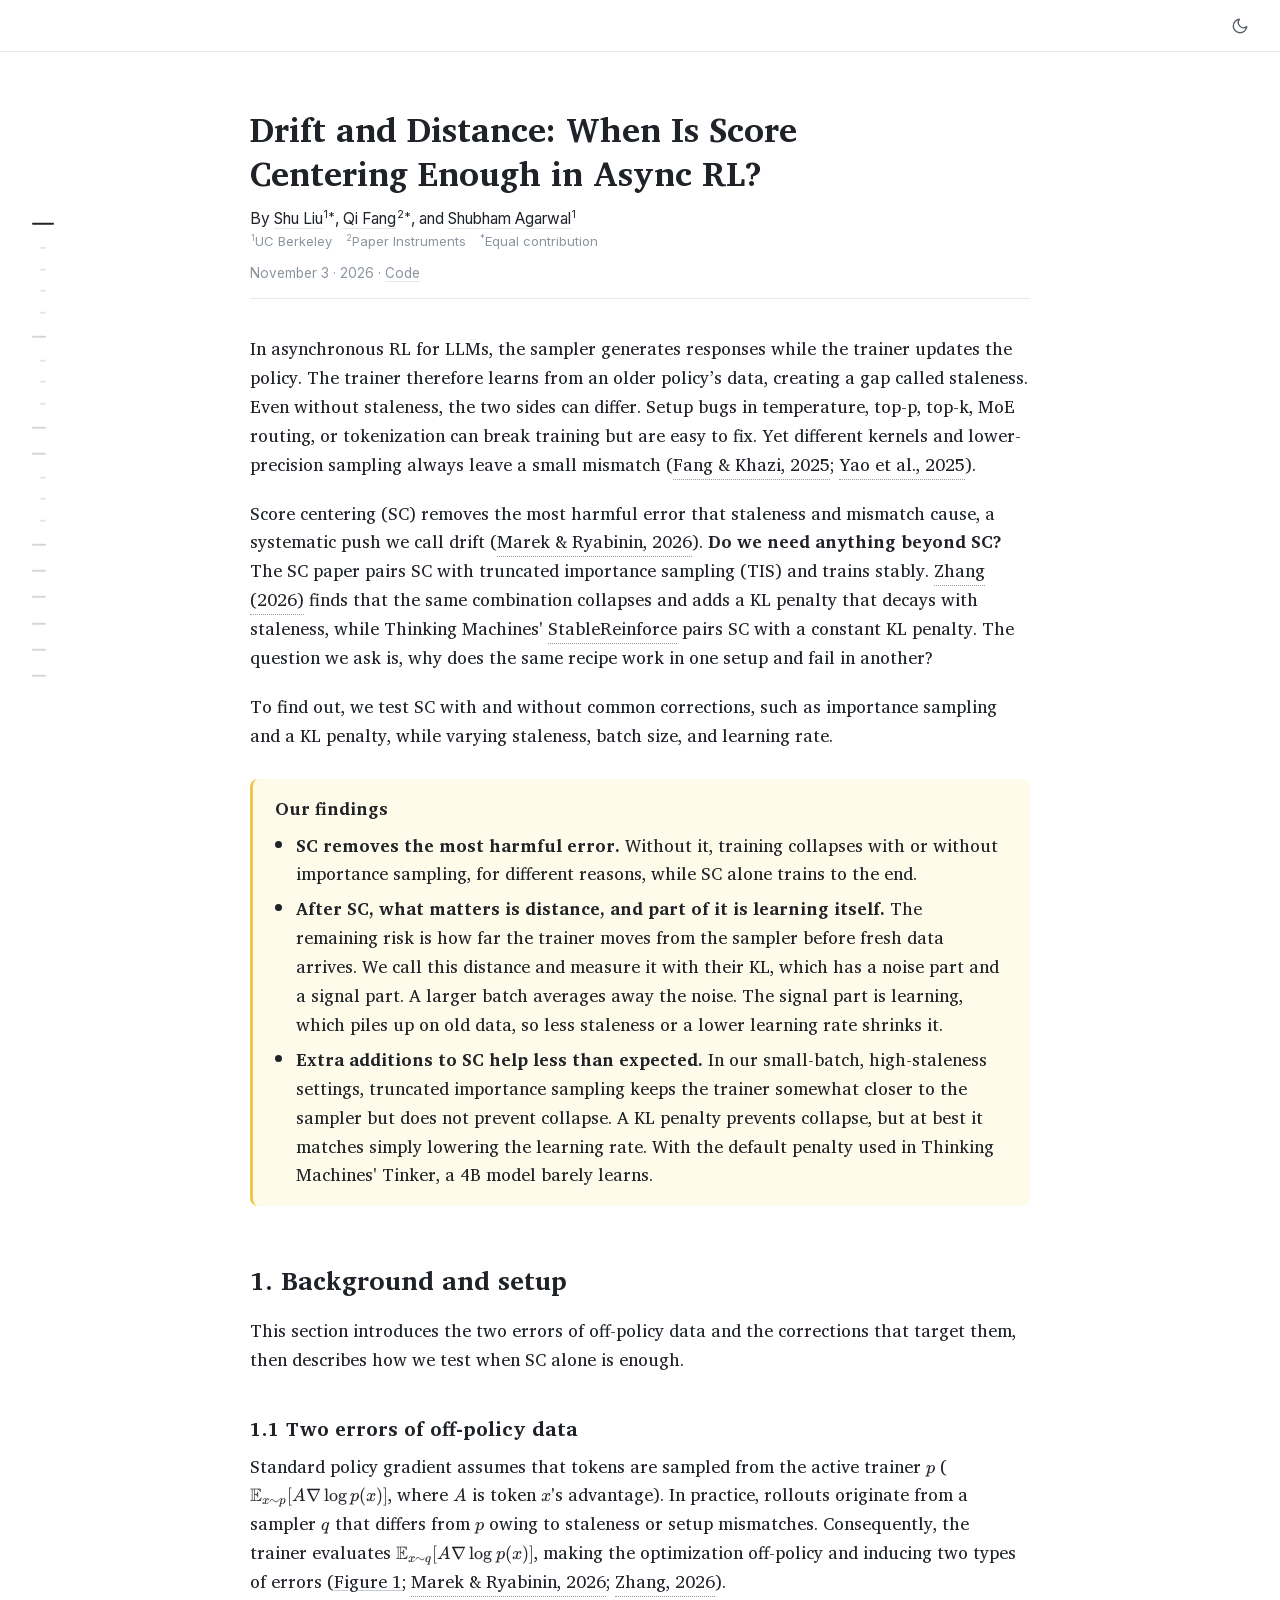
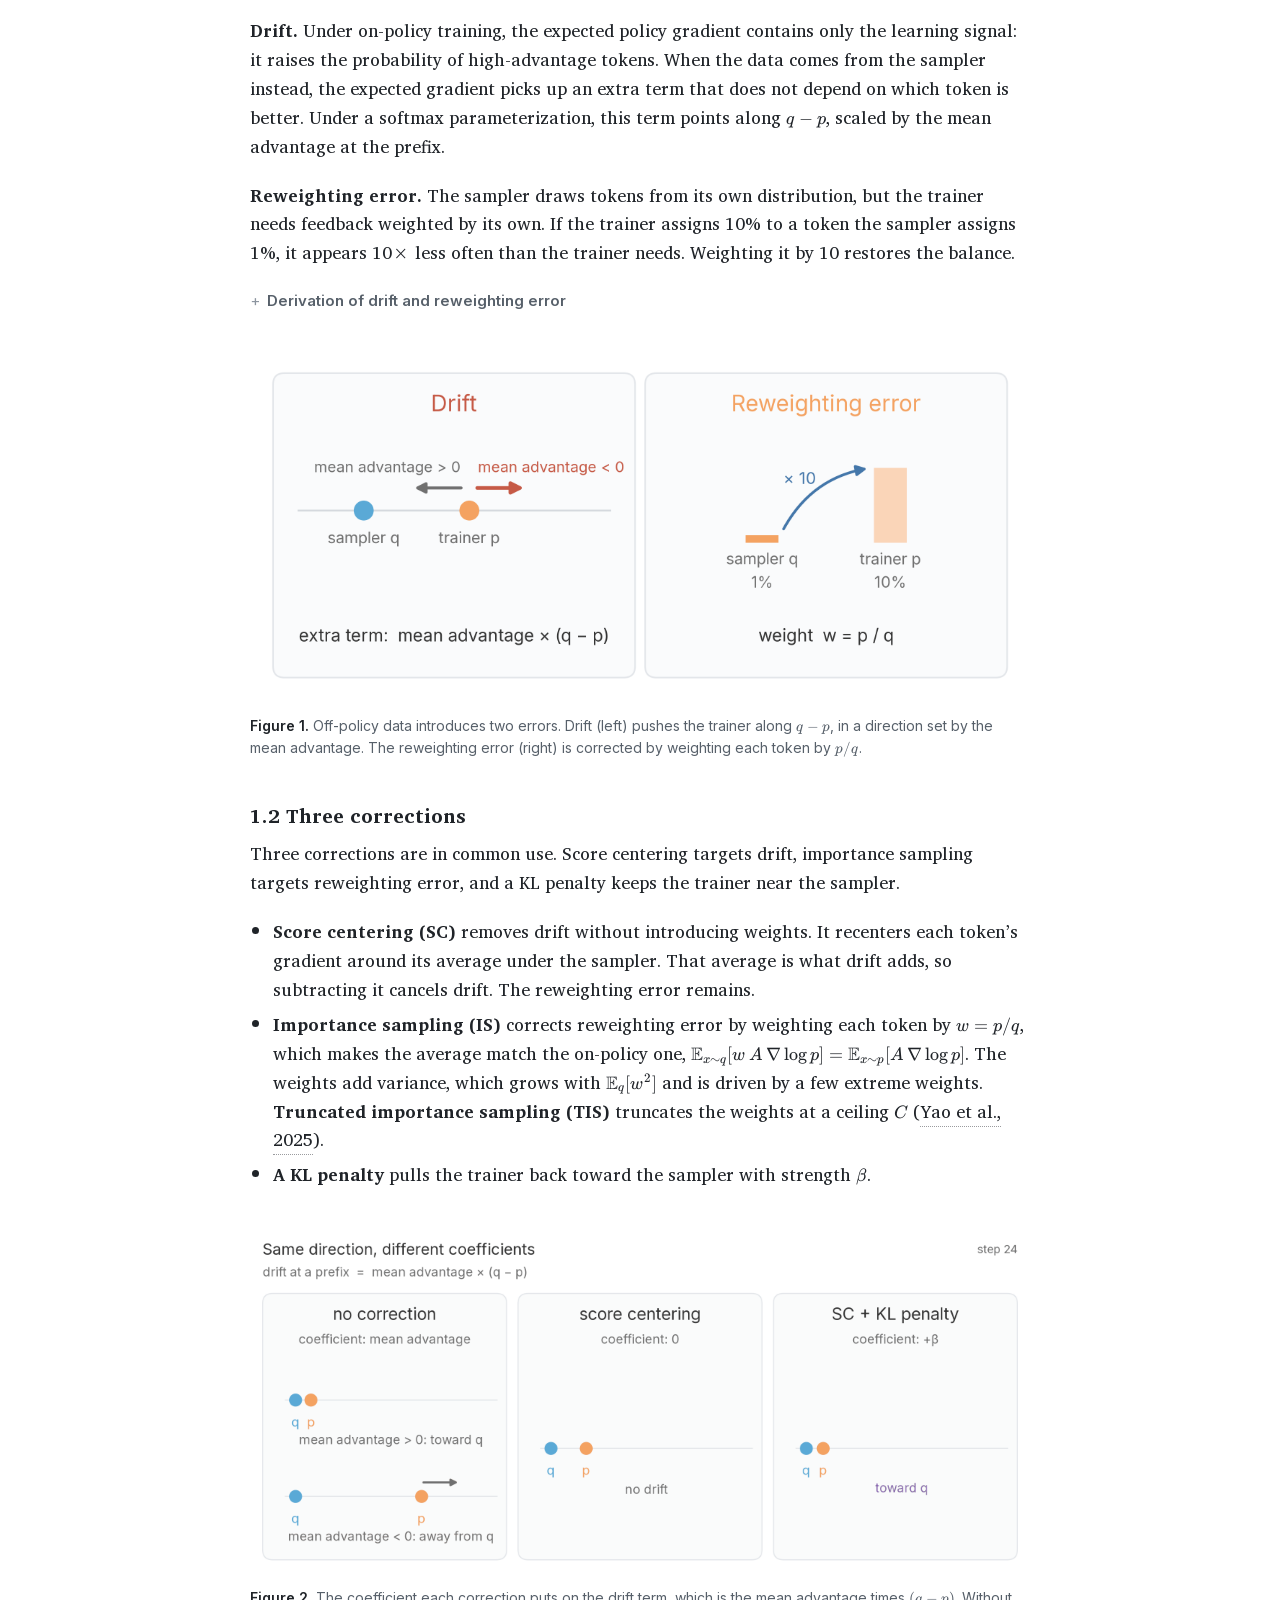
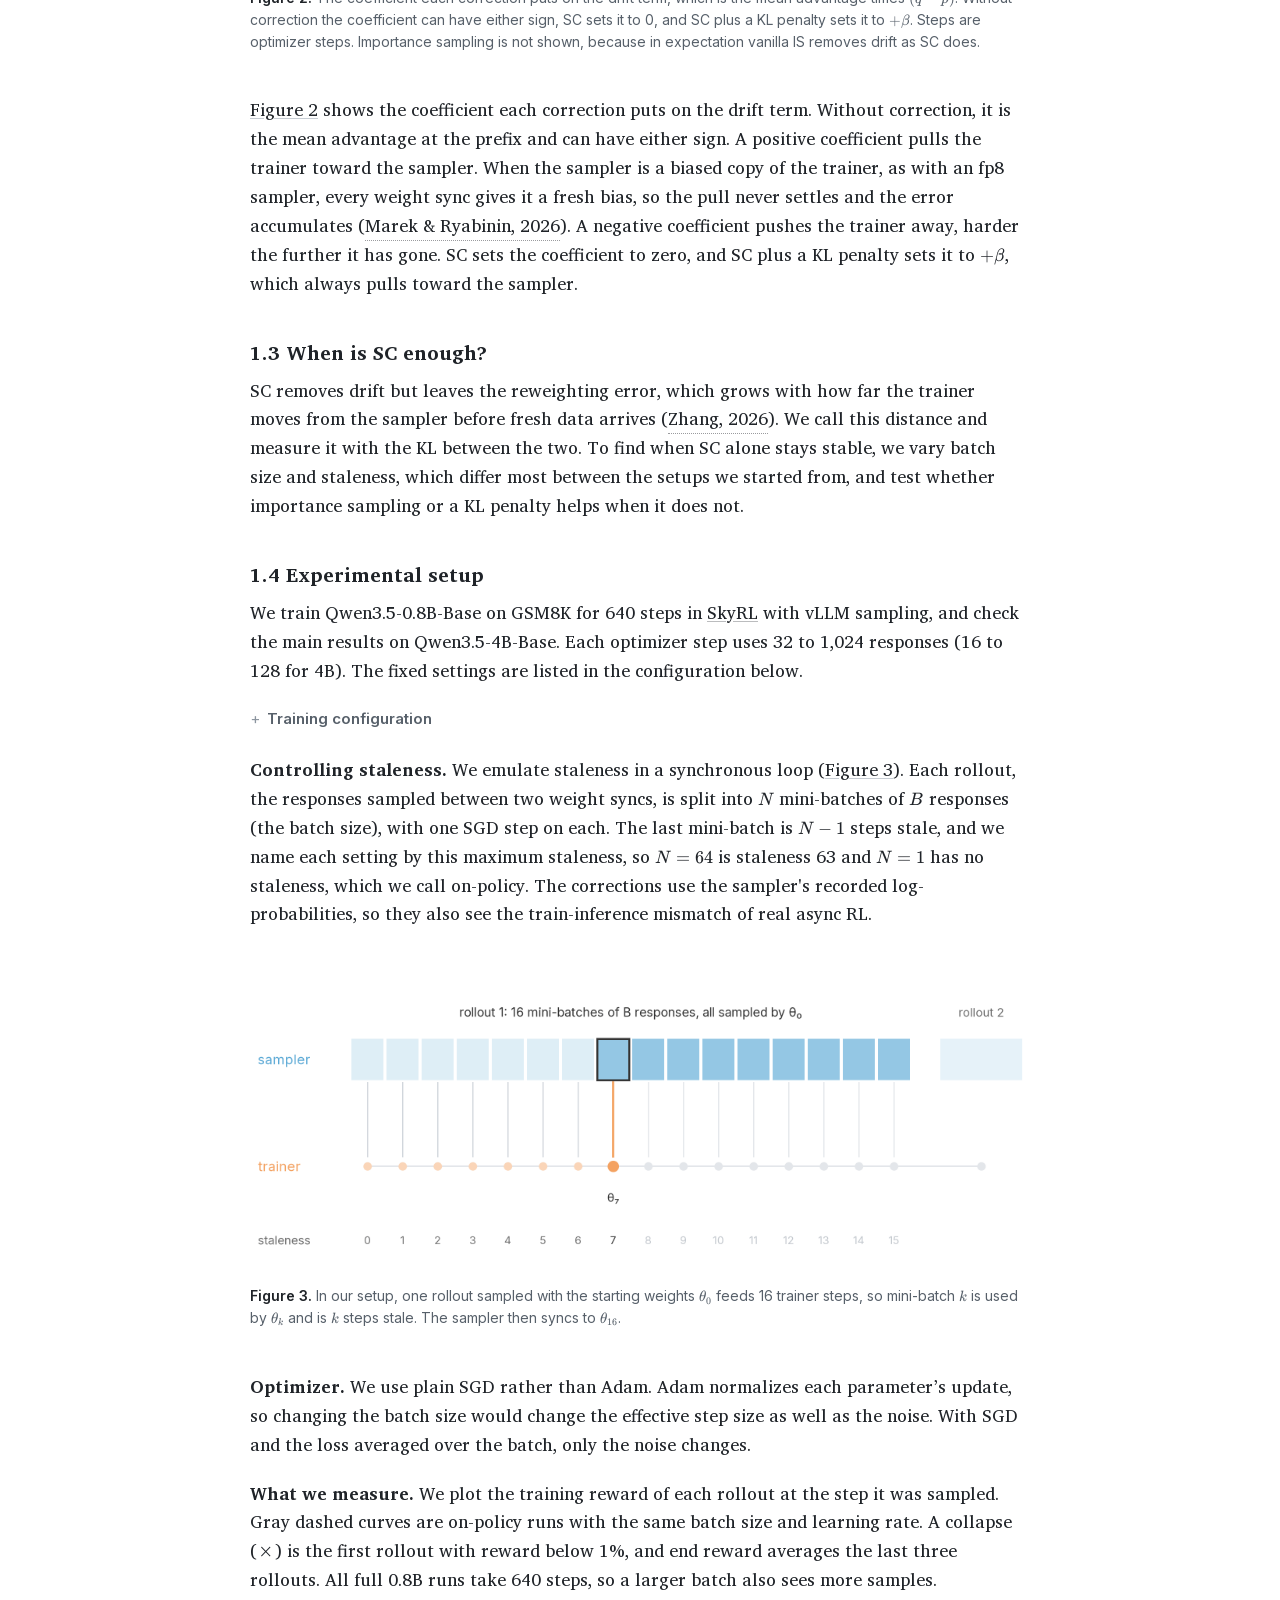
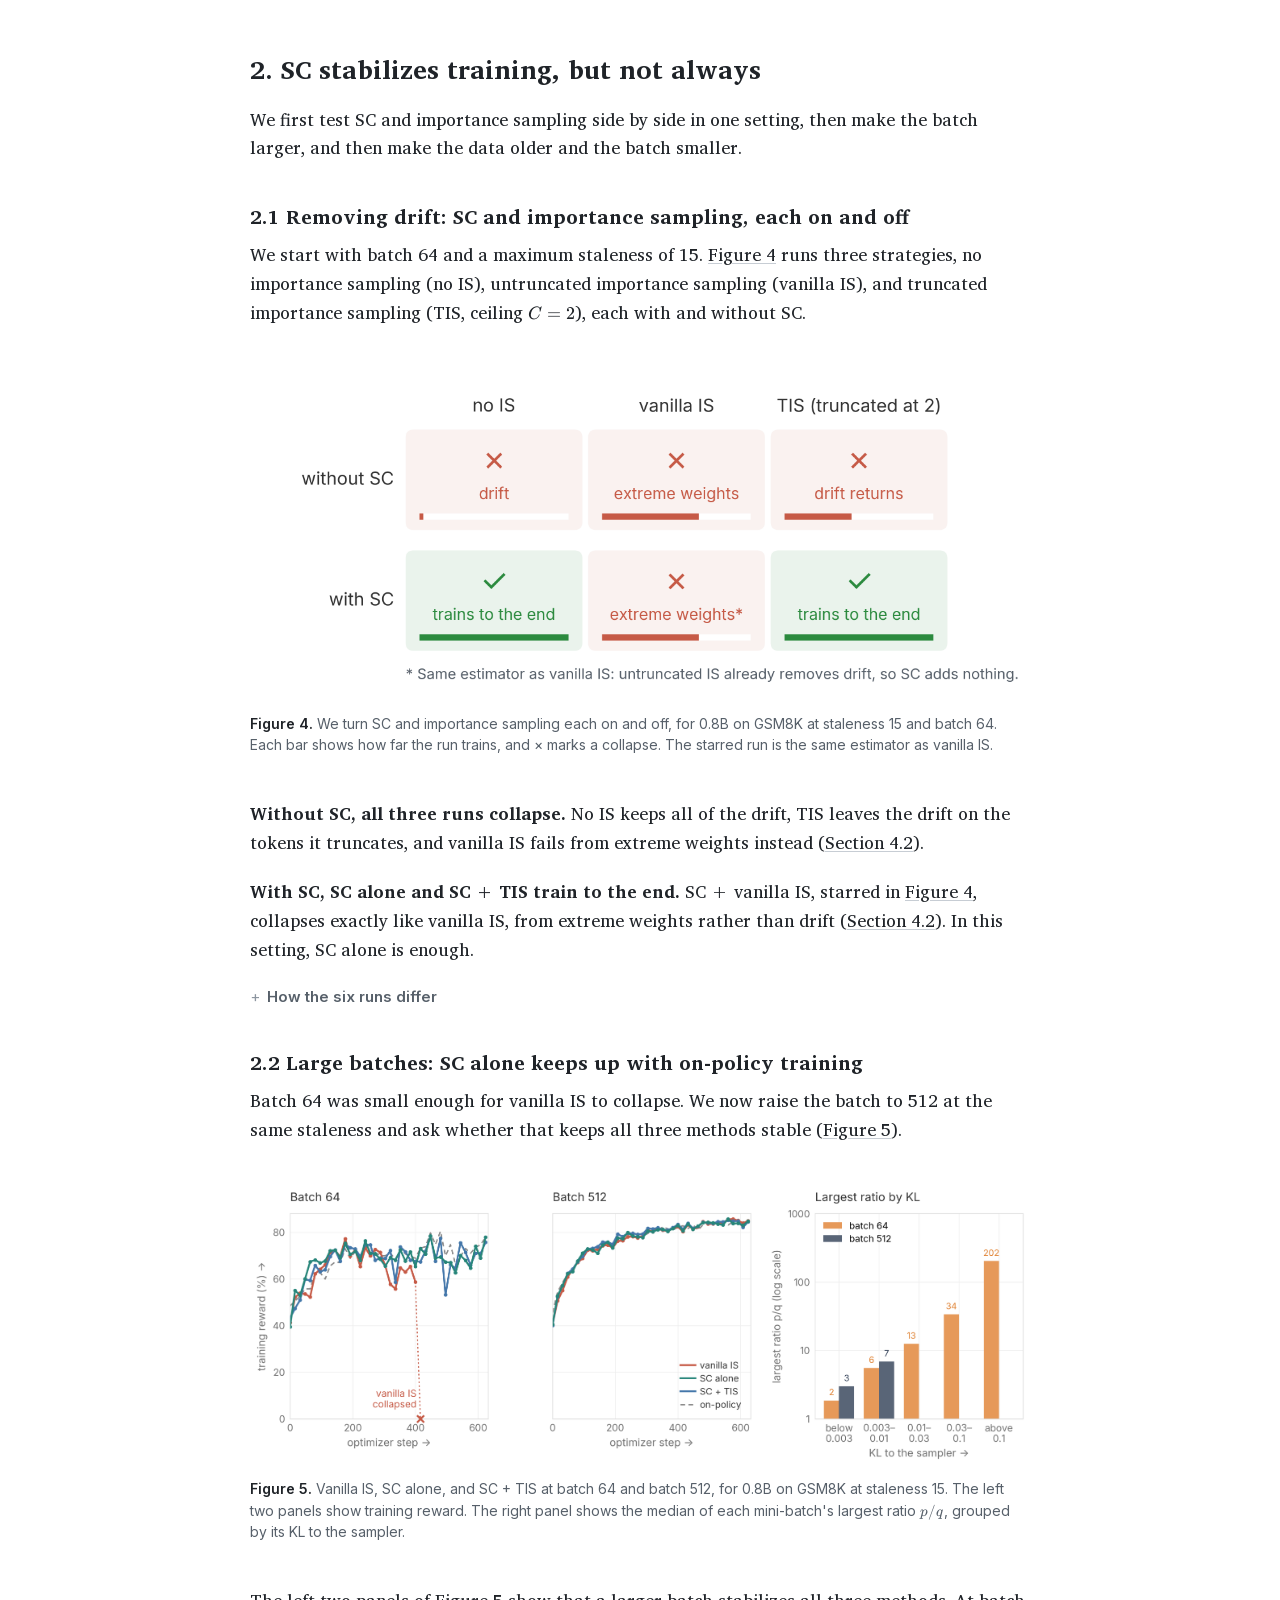
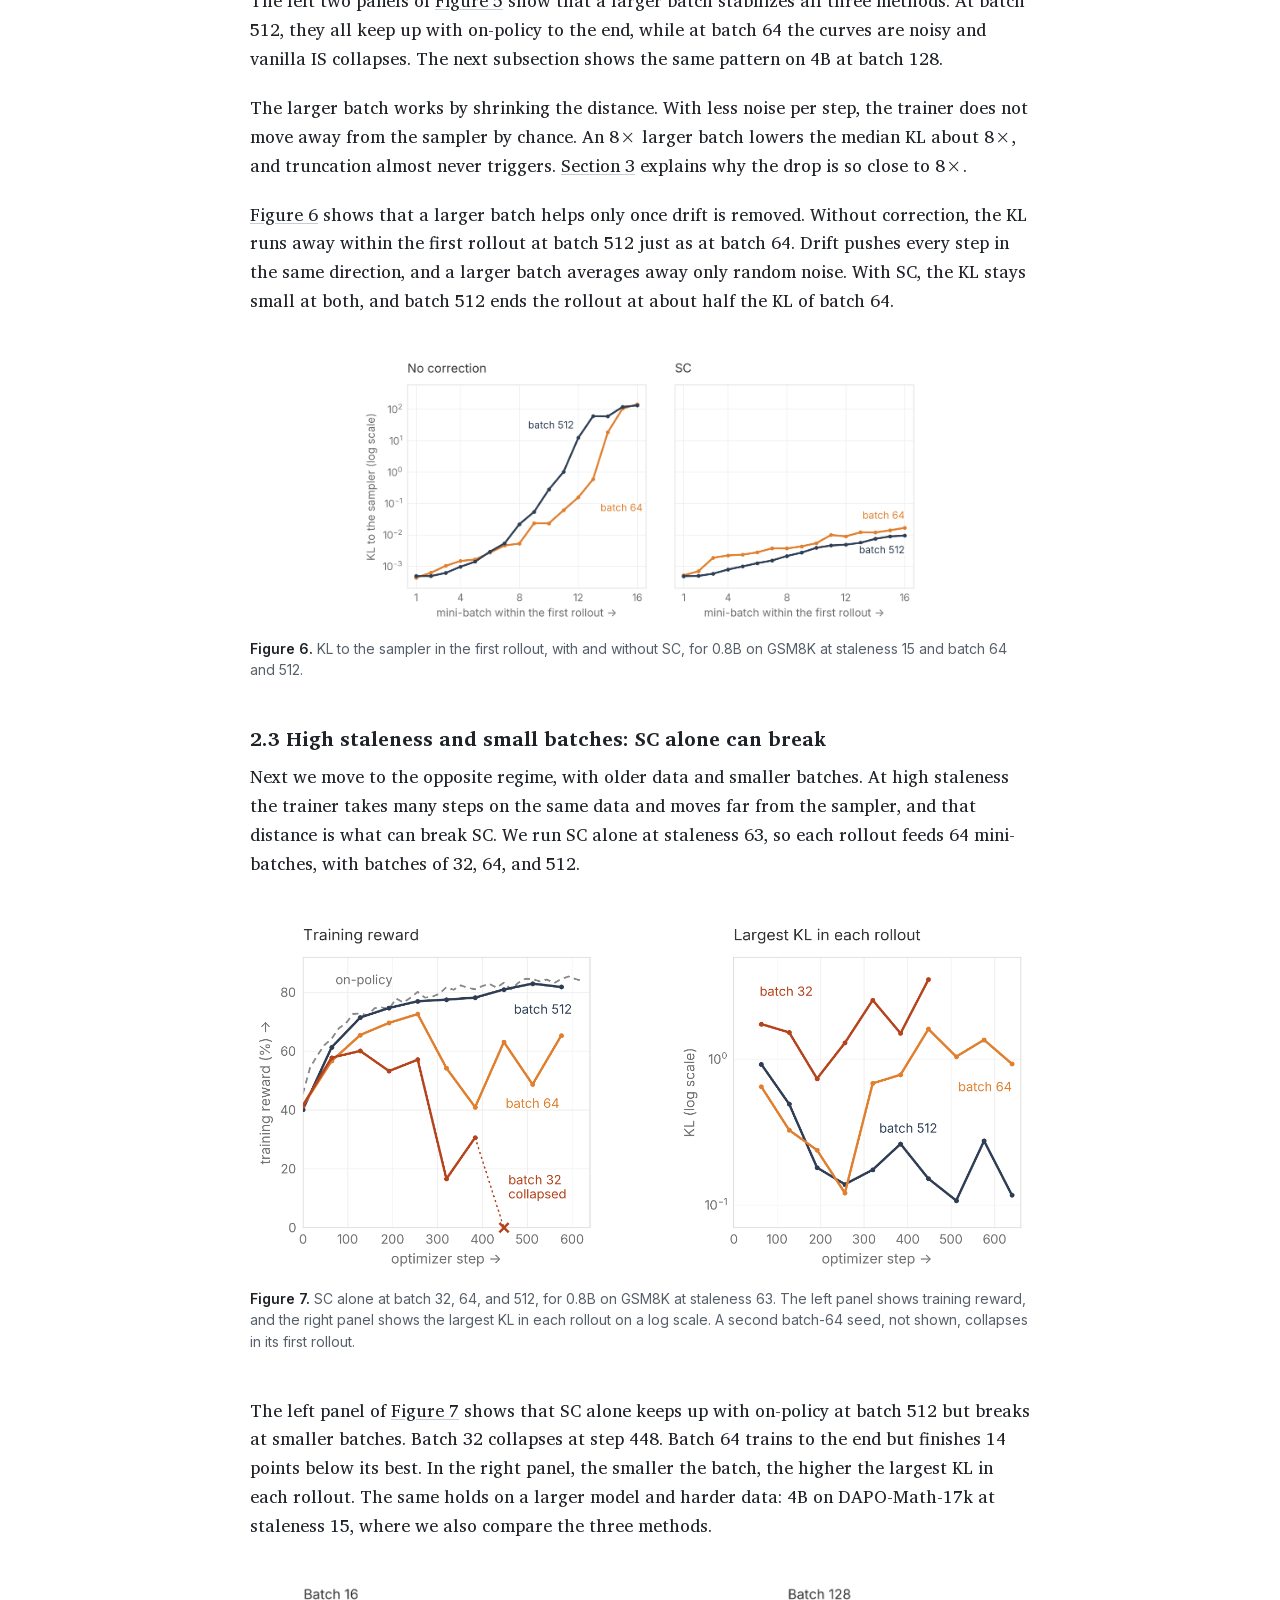
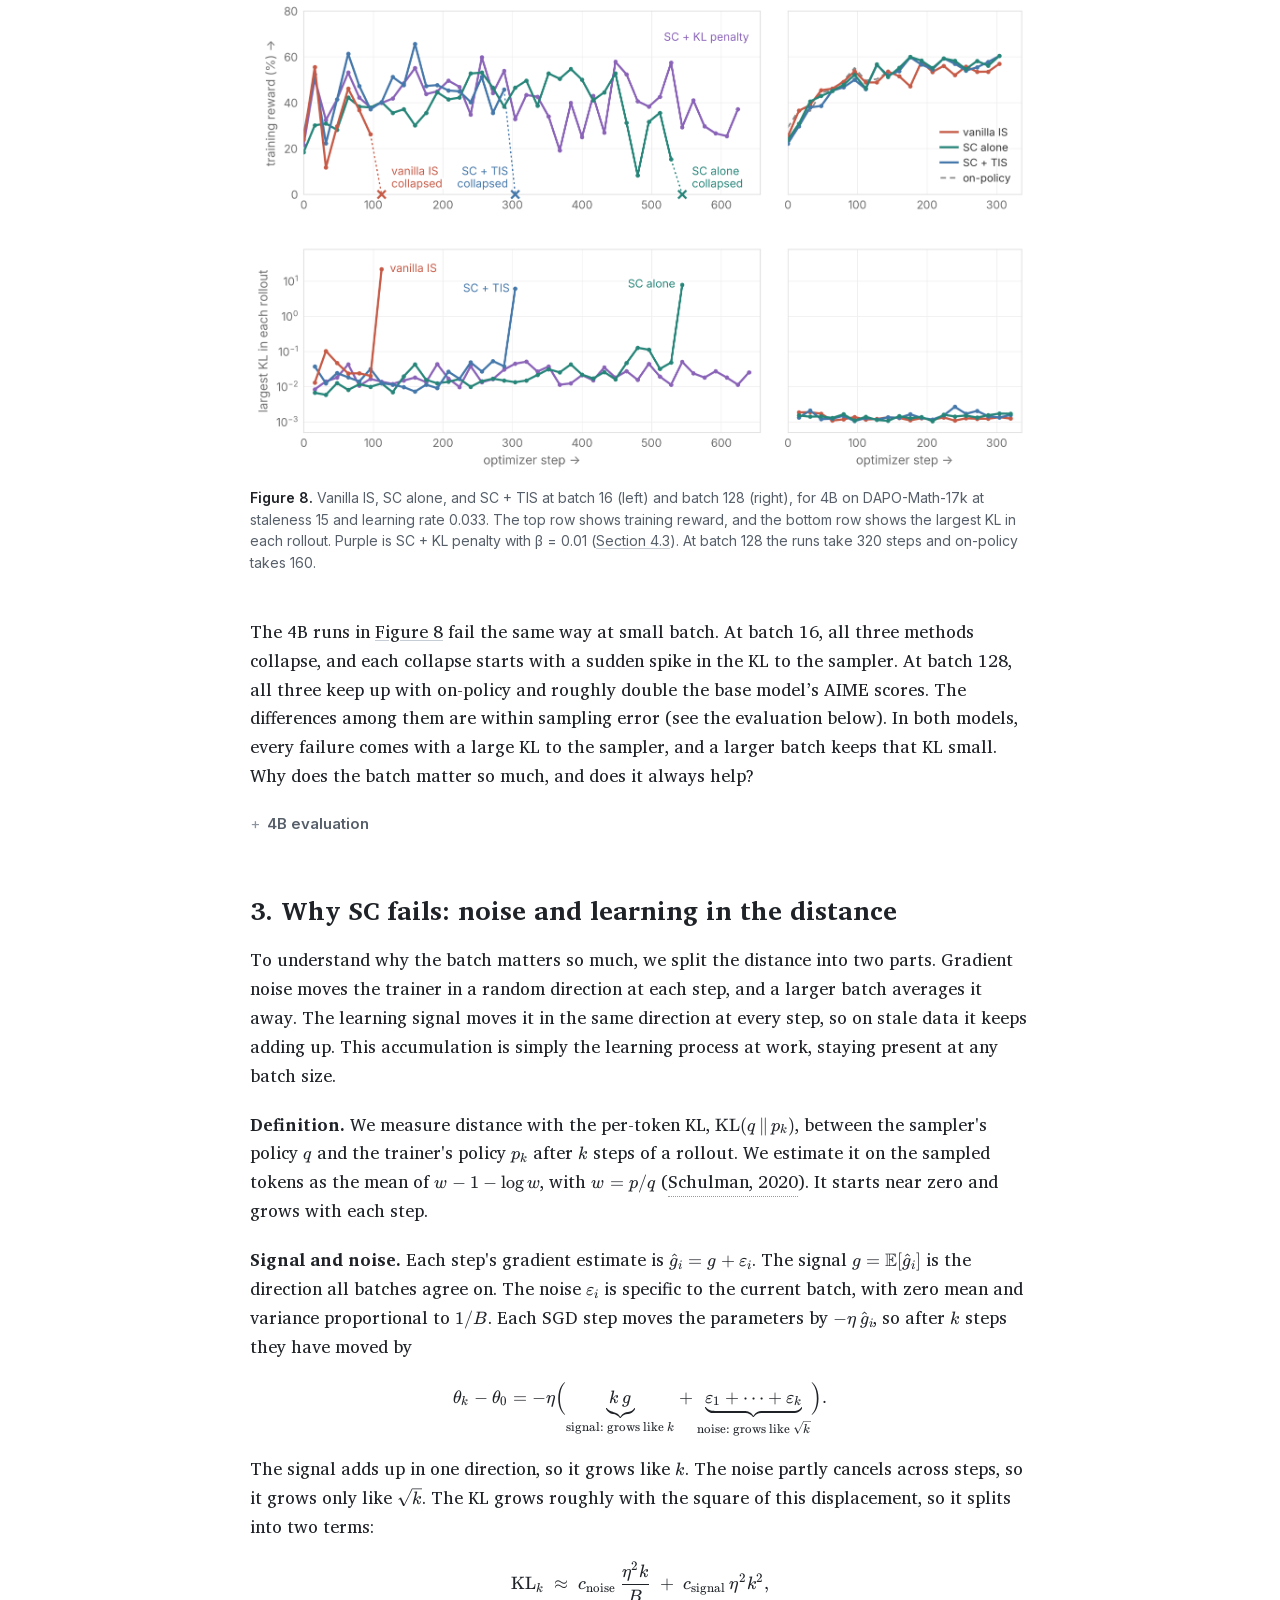
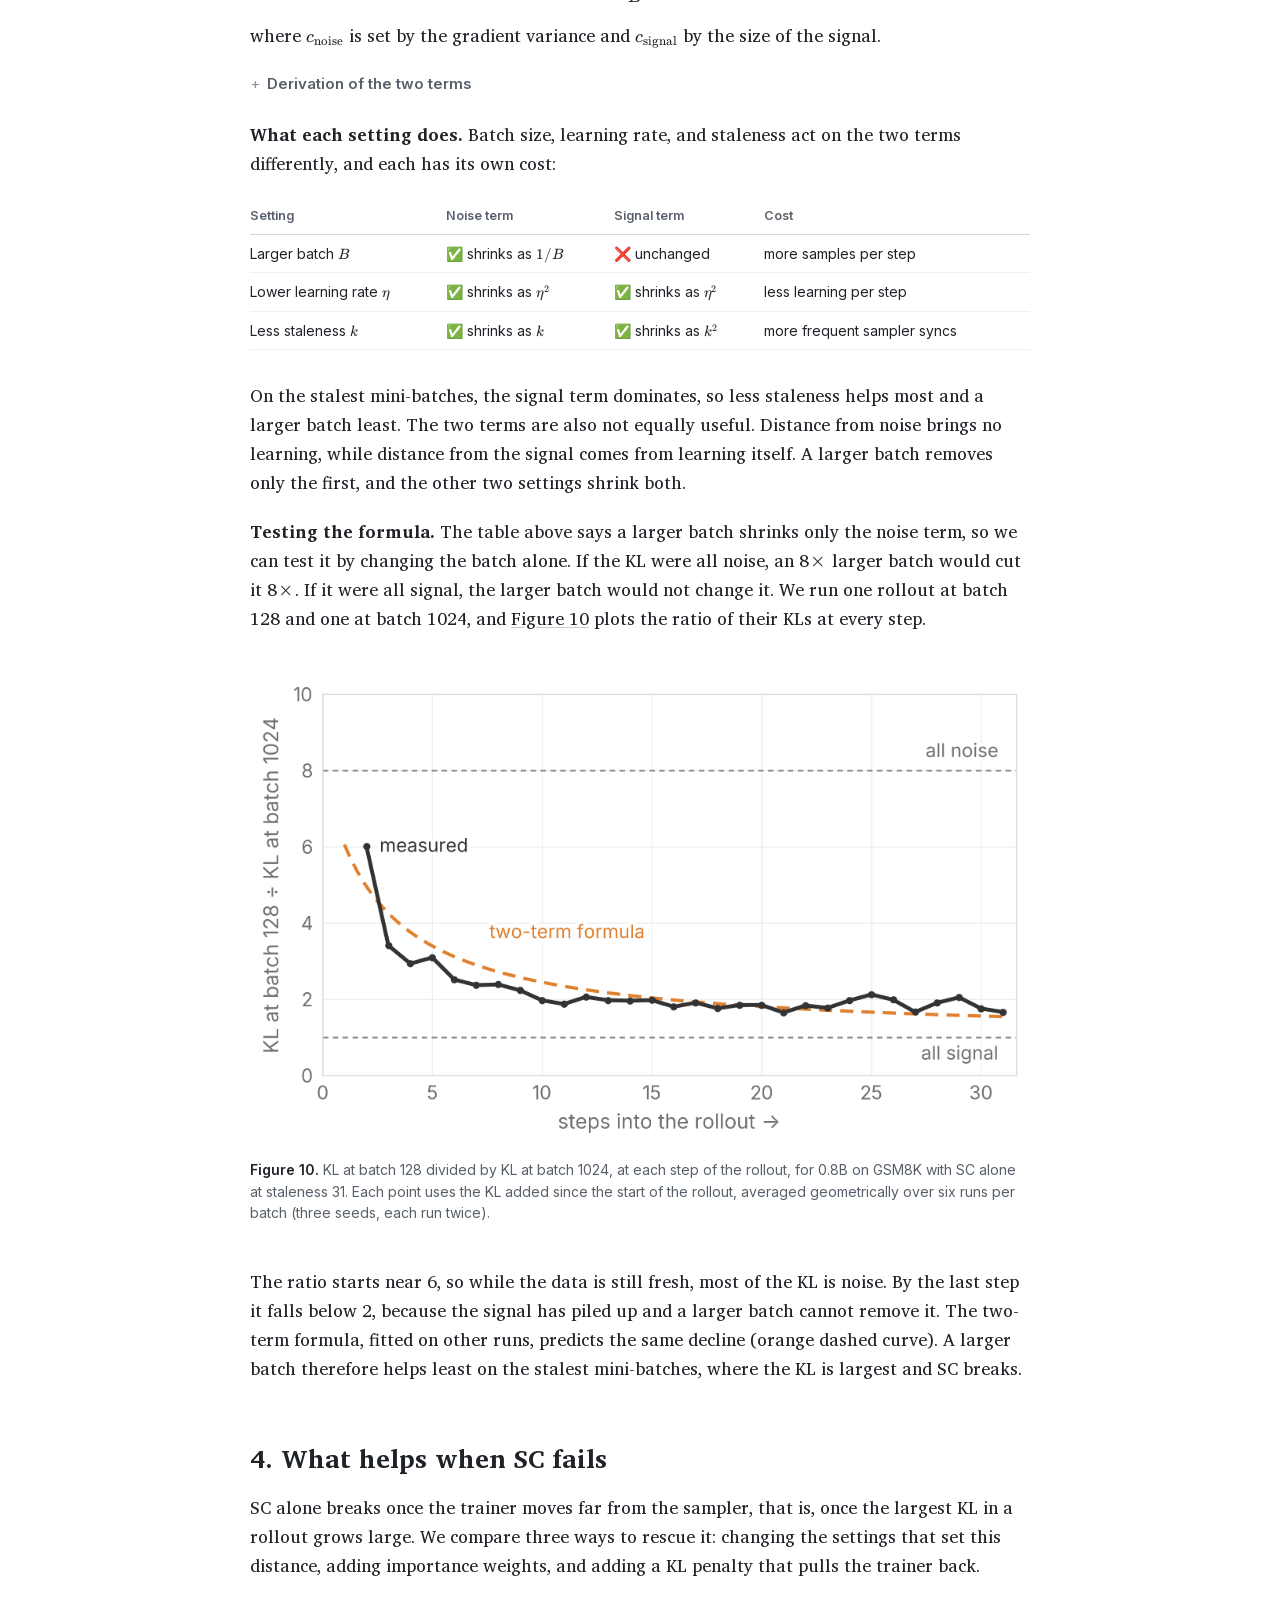
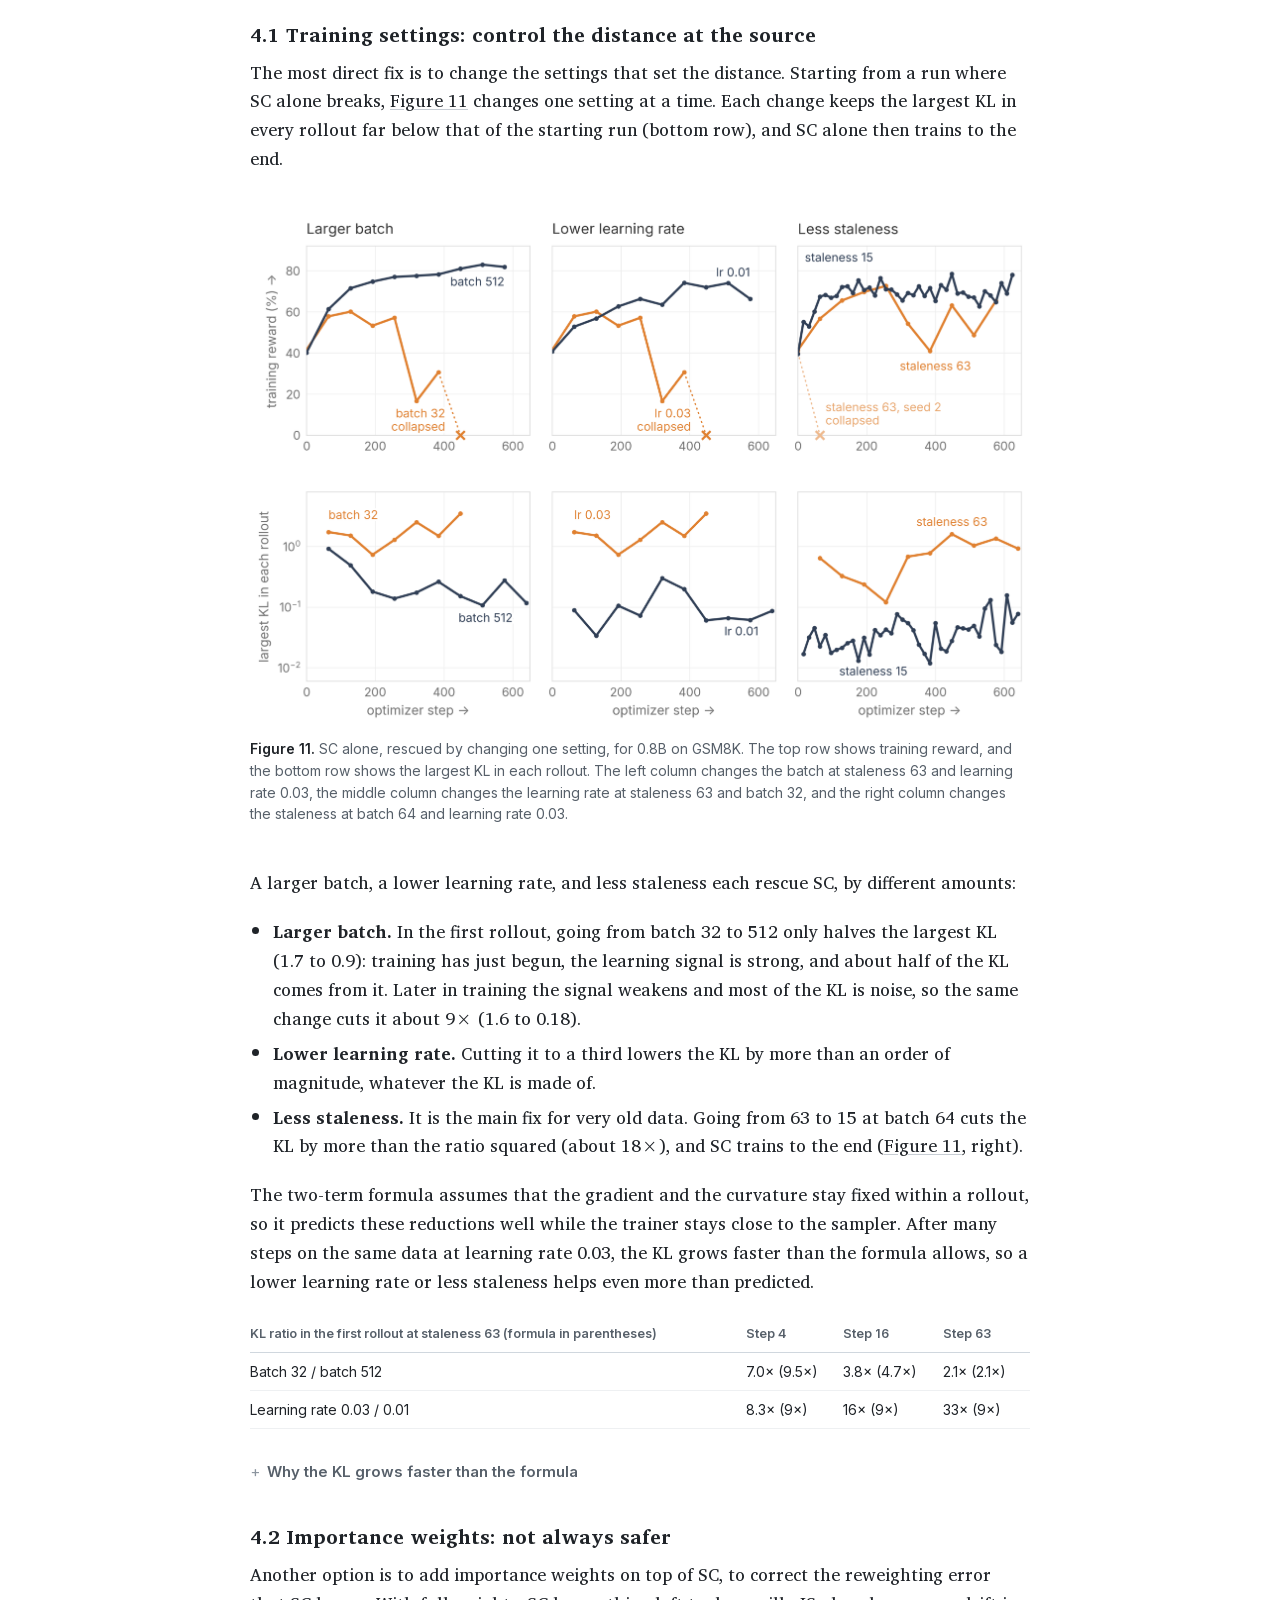
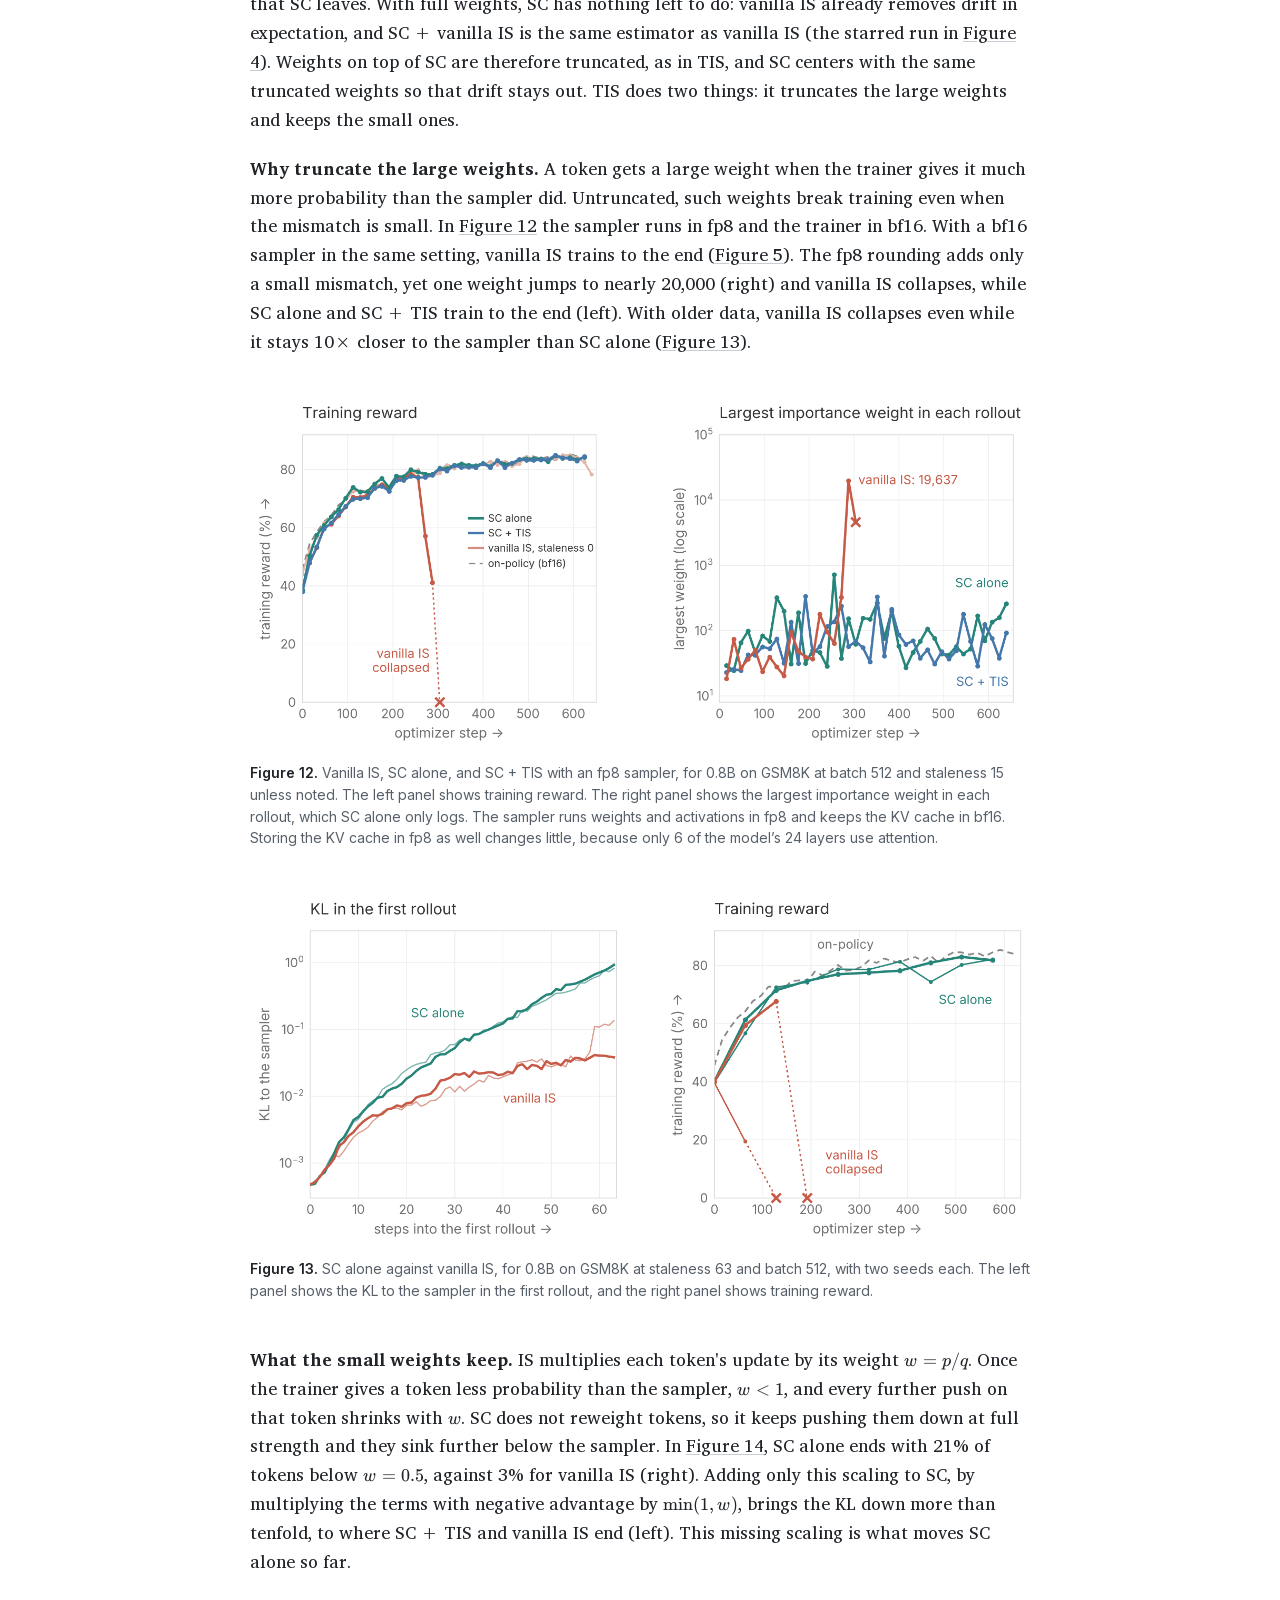
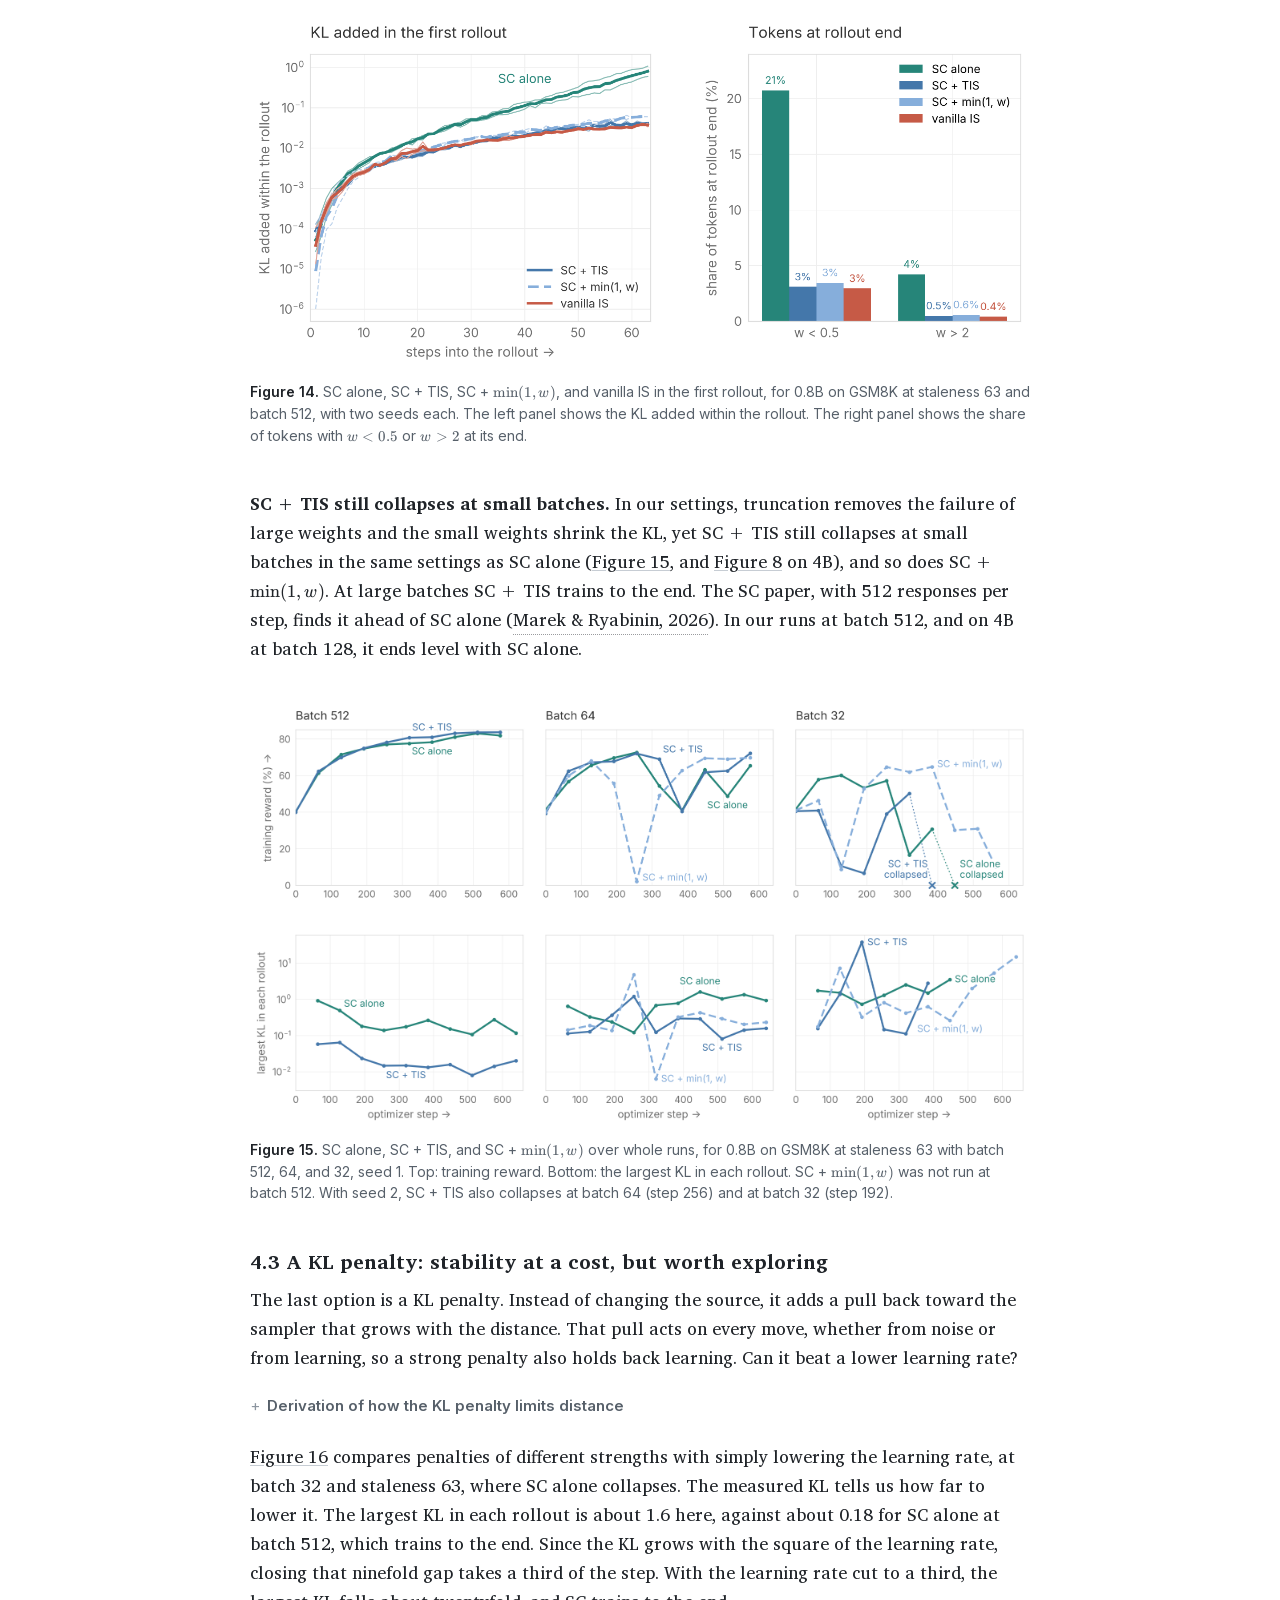
==== commit 93d35fd5: "x" ====
--- a/sc-drift-and-distance/index.html
+++ b/sc-drift-and-distance/index.html
@@ -255,9 +255,9 @@
 <p><b>On 4B, the default penalty barely learns.</b> With Tinker’s default penalty on DAPO-Math at batch 16 (purple in <a class="figref" href="#fig-8">Figure 8</a>), SC no longer collapses, but the training reward never trends up. Its final checkpoint scores 21% on AIME, close to the base model and far below the batch-128 runs (<a class="figref" href="#fig-9">Figure 9</a>). The same \(\beta\) that was too weak on 0.8B holds back learning here, so a penalty strength tuned in one setup does not carry over to another.</p>
 <h2 id="5-a-checklist-for-async-rl"><span id="sec-5"></span>5. A checklist for async RL</h2>
 <p><a class="figref" href="#fig-17">Figure 17</a> turns our results into a checklist.</p>
-<figure id="fig-17"><img src="figs/fig17_checklist_v2.png?v=de1e3fb2eb" alt="Figure 17"><figcaption><b>Figure 17.</b> Our checklist for async RL. Rule out setup bugs, turn on score centering with TIS, and bring a far-off trainer closer at the source before adding a KL penalty.</figcaption></figure>
+<figure id="fig-17"><img src="figs/fig17_checklist_v3.png?v=cceafdd0dd" alt="Figure 17"><figcaption><b>Figure 17.</b> Our checklist for async RL. Rule out setup bugs, turn on score centering with TIS, and bring a far-off trainer closer at the source before adding a KL penalty.</figcaption></figure>
 <p><b>1. Rule out setup bugs.</b> First measure the KL between the trainer and the sampler at zero staleness. It should be close to zero. If it is not, make sure the trainer uses the sampler’s temperature and top-p or top-k mask, replays its MoE routing, and trains on its token IDs instead of re-tokenized text, which can split differently. No correction can make up for a large mismatch from these bugs (<a class="cite" href="#ref-fang2025" title="Fang, Q., and Khazi, D. (2025). Mismatch Praxis: Rollout Settings and IS Corrections. Blog post. llmdata.com/blog/mismatch-praxis">Fang &amp; Khazi, 2025</a>).</p>
-<p><b>2. Turn on score centering, with TIS by default.</b> Drift pushes every step in the same direction and grows on its own, so a larger batch cannot fix it, but score centering removes it. Adding TIS keeps the KL lower. It did not rescue our far-off runs, but we have not found its limits, and it may be more stable than SC alone in other settings. Keep the weights truncated, since a single extreme weight can break vanilla IS.</p>
+<p><b>2. Turn on score centering, with TIS by default.</b> Drift pushes every step in the same direction and grows on its own, so a larger batch cannot fix it, but score centering removes it. Adding TIS keeps the KL lower, though it might not rescue a far-off trainer. Keep the weights truncated, since a single extreme weight can break vanilla IS.</p>
 <p><b>3. Watch how far the trainer moves.</b> The largest KL in each rollout is the signal to watch. While it stays small, nothing else is needed.</p>
 <p><b>4. If it grows, fix it at the source.</b> A lower learning rate shrinks both the noise and the learning, and it matches the best KL penalty with nothing to tune. A larger batch removes the noise, and less staleness helps most when the data is very old.</p>
 <p><b>5. Add a KL penalty only when the source cannot change, and tune its strength.</b> Compute the exact KL over the tokens you already record for SC, not only the sampled one. The framework default strength can stop learning.</p>
@@ -265,10 +265,10 @@
 <p>Score centering removes drift. What it leaves is distance, part noise and part learning itself, and this split explains why the two results we started from disagree. The SC paper trains with a large batch (i.e., 512 responses per step), which keeps the noise small and the trainer close to the sampler, so SC + TIS is stable. Zhang trains with a small batch (i.e., a few prompts per step) on data tens to hundreds of steps old, so the trainer moves far and SC + TIS collapses. Comparisons of off-policy corrections should therefore report batch size and staleness.</p>
 <p>The split also points to what could come after SC. The levers it suggests need no new algorithm, because every RL run already has them. Once the batch is large enough to make the noise small, as in most large-scale training, the remaining distance comes mostly from learning on old data. This part grows with the learning rate times the staleness, so staler data calls for smaller steps. When async RL becomes unstable, it helps to first ask what broke it, whether noise, learning on old data, or a single extreme weight.</p>
 <h2 id="7-open-questions-and-related-work"><span id="sec-7"></span>7. Open questions and related work</h2>
-<p>Several directions remain open, and they matter most for async RL at scale. Letting staleness follow the KL could keep training stable without giving up throughput. Testing Adam and Muon, which large runs use, would show whether the split between noise and learning still holds there. Understanding the sudden KL jumps at small batches, and comparing methods once each is tuned on its own, would make these recommendations more reliable.</p>
+<p>Several directions remain open, and they matter most for async RL at scale. Letting staleness follow the KL could keep training stable without giving up throughput. Testing Adam and Muon, which large runs use, would show whether the split between noise and learning still holds there. Understanding the sudden KL jumps at small batches, mapping the limits of SC + TIS, and comparing methods once each is tuned on its own would make these recommendations more reliable.</p>
 <details><summary>Open questions</summary>
 <ul><li><b>Can staleness follow the KL instead of a fixed schedule?</b> Async systems usually fix staleness in advance for throughput. In our runs, the largest KL in a rollout rises before SC collapses, and the last steps of a rollout add most of it. A sampler that syncs early only when this KL grows too large would give up throughput only when training needs it. How much throughput that costs, and which threshold to use, we have not tested.</li>
-<li><b>What triggers the sudden jump at small batches?</b> Each SC + TIS collapse at small batches starts within a single rollout, where the largest KL goes from below 0.2 to between 3 and 33 together with a weight in the tens of thousands. We never see this at batch 512. Whether one rare token sets it off, or the trainer is already unstable before that weight appears, is still unclear.</li><li><b>How much does SC add once every method is tuned?</b> Every method in our runs used the same batch size and learning rate, and a method without SC might do better at other settings. Untruncated IS, for example, collapses at learning rate 0.03 at staleness 7 and batch 64, but trains to the end at 0.015. A fairer comparison would tune TIS and a KL penalty on their own, without SC, and compare each one’s best run with the best run of SC.</li><li><b>Do the thresholds move under Adam or Muon?</b> We use SGD so that a larger batch changes only the noise. Adam rescales every update, which ties the step size to the batch. Muon, which some large runs now use, orthogonalizes each update, so its step size depends less on the gradient’s scale. Whether the split between noise and learning survives under either optimizer, and where SC alone then stops being enough, remains to be seen.</li></ul>
+<li><b>What triggers the sudden jump at small batches?</b> Each SC + TIS collapse at small batches starts within a single rollout, where the largest KL goes from below 0.2 to between 3 and 33 together with a weight in the tens of thousands. We never see this at batch 512. Whether one rare token sets it off, or the trainer is already unstable before that weight appears, is still unclear.</li><li><b>Where are the limits of SC + TIS?</b> TIS keeps the trainer somewhat closer to the sampler than SC alone, but in our small-batch, high-staleness settings both still collapse. Between these settings and the stable ones, there may be a range where this lower KL is enough to keep SC + TIS stable while SC alone collapses. Mapping that range would show how much TIS adds on top of SC.</li><li><b>How much does SC add once every method is tuned?</b> Every method in our runs used the same batch size and learning rate, and a method without SC might do better at other settings. Untruncated IS, for example, collapses at learning rate 0.03 at staleness 7 and batch 64, but trains to the end at 0.015. A fairer comparison would tune TIS and a KL penalty on their own, without SC, and compare each one’s best run with the best run of SC.</li><li><b>Do the thresholds move under Adam or Muon?</b> We use SGD so that a larger batch changes only the noise. Adam rescales every update, which ties the step size to the batch. Muon, which some large runs now use, orthogonalizes each update, so its step size depends less on the gradient’s scale. Whether the split between noise and learning survives under either optimizer, and where SC alone then stops being enough, remains to be seen.</li></ul>
 </details>
 <details><summary>Related work</summary>
 <p><b>Truncated importance sampling.</b> <a class="cite" href="#ref-ionides2008" title="Ionides, E. L. (2008). Truncated Importance Sampling. Journal of Computational and Graphical Statistics. doi:10.1198/106186008X320456">Ionides (2008)</a> introduces truncation with a ceiling \(\propto \sqrt{n}\). <a class="cite" href="#ref-wang2017" title="Wang, Z., Bapst, V., Heess, N., et al. (2017). Sample Efficient Actor-Critic with Experience Replay. ICLR 2017. arXiv:1611.01224">ACER</a> and <a class="cite" href="#ref-espeholt2018" title="Espeholt, L., Soyer, H., Munos, R., et al. (2018). IMPALA: Scalable Distributed Deep-RL with Importance Weighted Actor-Learner Architectures. ICML 2018. arXiv:1802.01561">V-trace</a> use fixed ceilings in deep RL. <a class="cite" href="#ref-yao2025" title="Yao, F., Liu, L., Zhang, D., Dong, C., Shang, J., and Gao, J. (2025). Your Efficient RL Framework Secretly Brings You Off-Policy RL Training. Blog post. fengyao.notion.site/off-policy-rl">Yao et al. (2025)</a> bring token-level TIS to LLM RL, and <a href="https://fengyao.notion.site/flash-rl" target="_blank" rel="noopener">Liu et al. (2025)</a> use it to train with 8-bit samplers. Later work finds that fixed ceilings mostly truncate low-confidence tokens (<a class="cite" href="#ref-yu2026" title="Yu, T., Zhao, K., Li, S., et al. (2026). Rethinking Training-Inference Mismatch in LLM Reinforcement Learning: Where It Arises and How to Correct It. arXiv:2609.32444">Yu et al., 2026</a>) and that no single ceiling works throughout training (<a class="cite" href="#ref-zhou2026" title="Zhou, J., Shao, W., Zheng, L., et al. (2026). AIS: Adaptive Importance Sampling for Quantized RL. arXiv:2605.13907">Zhou et al., 2026</a>).</p>
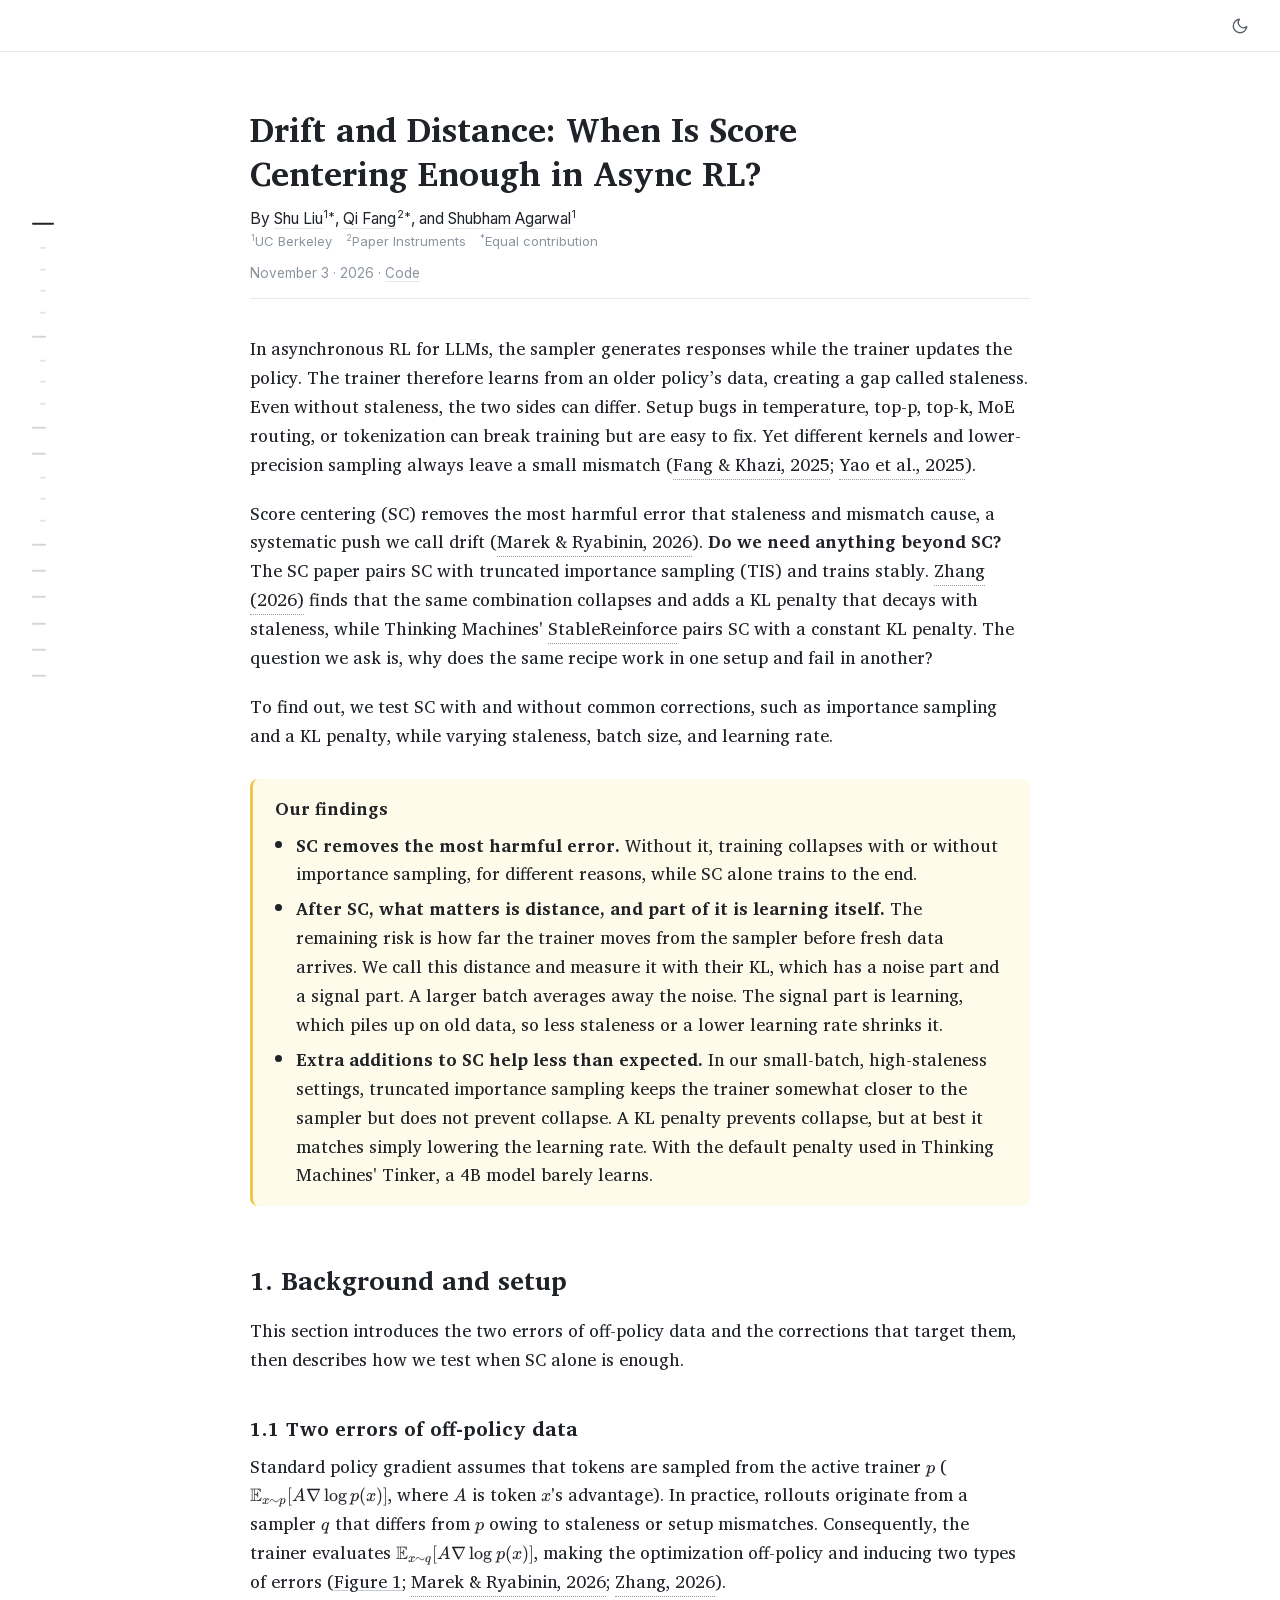
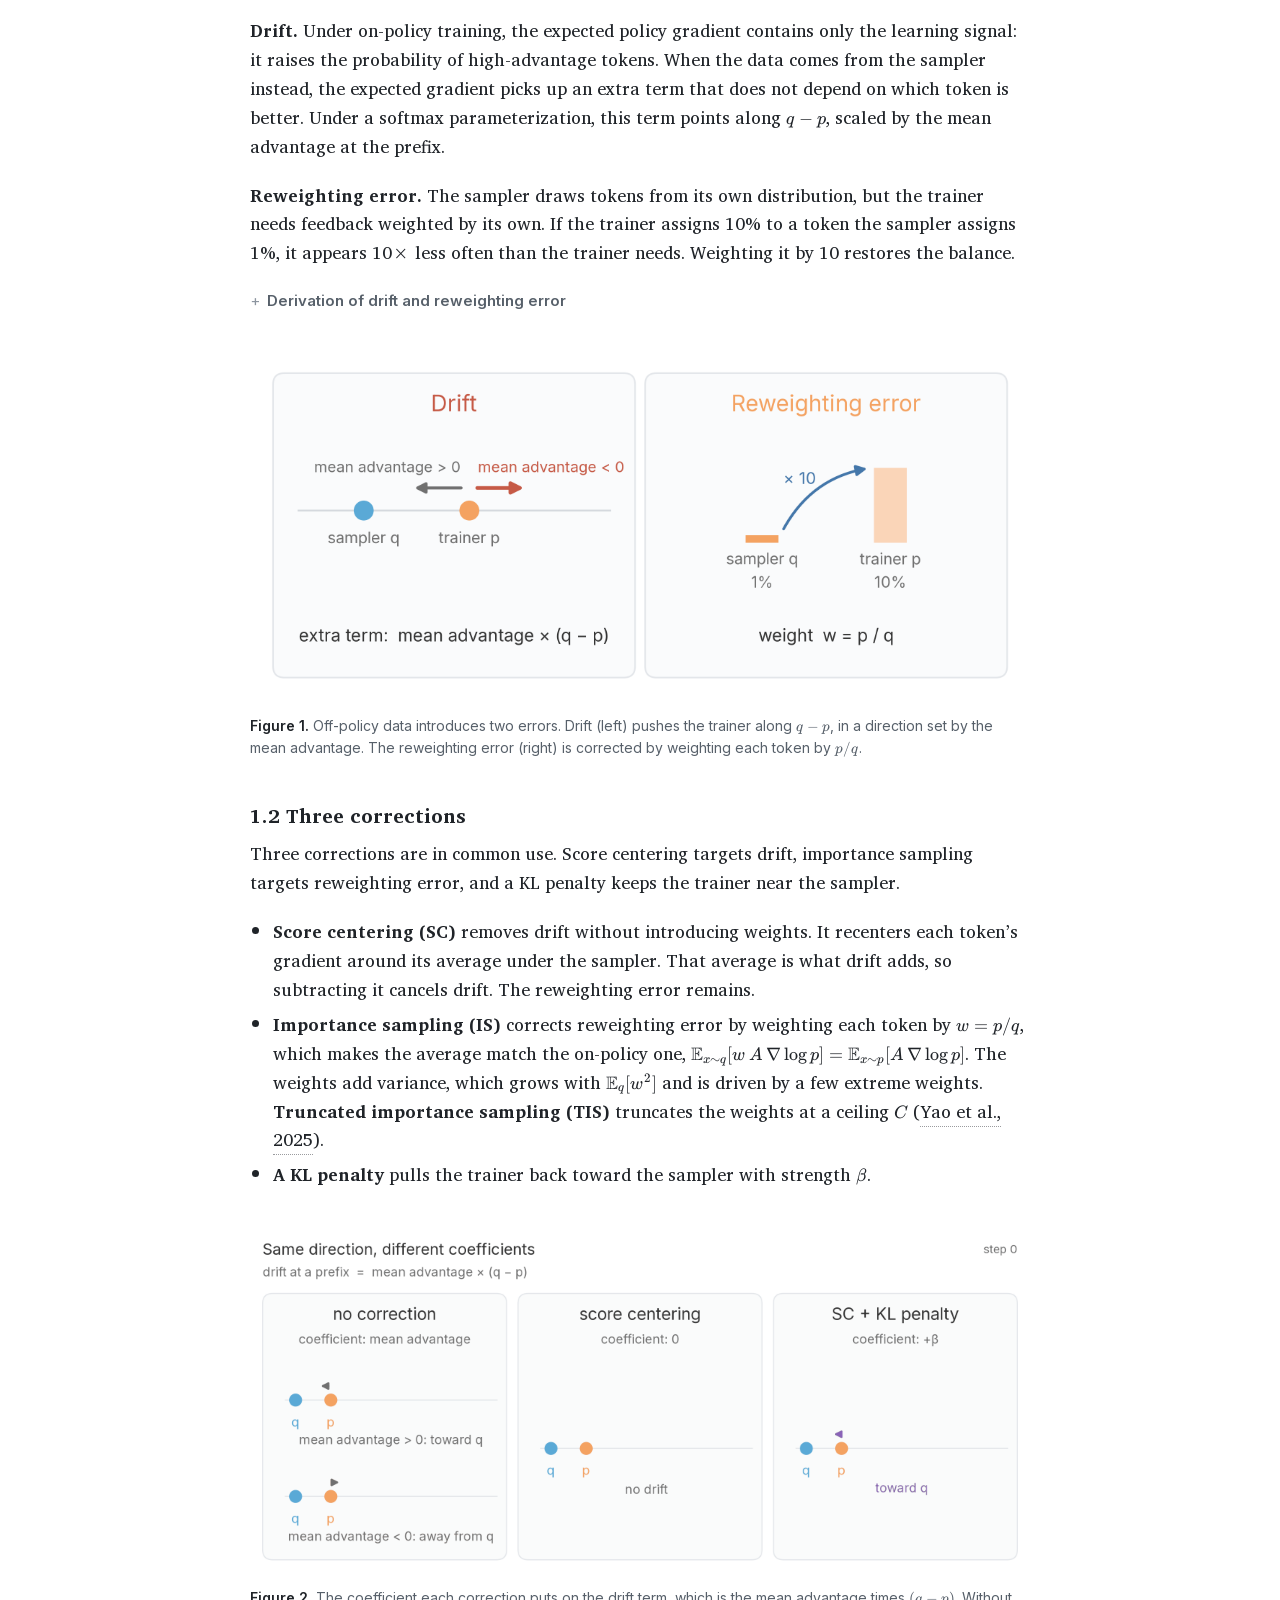
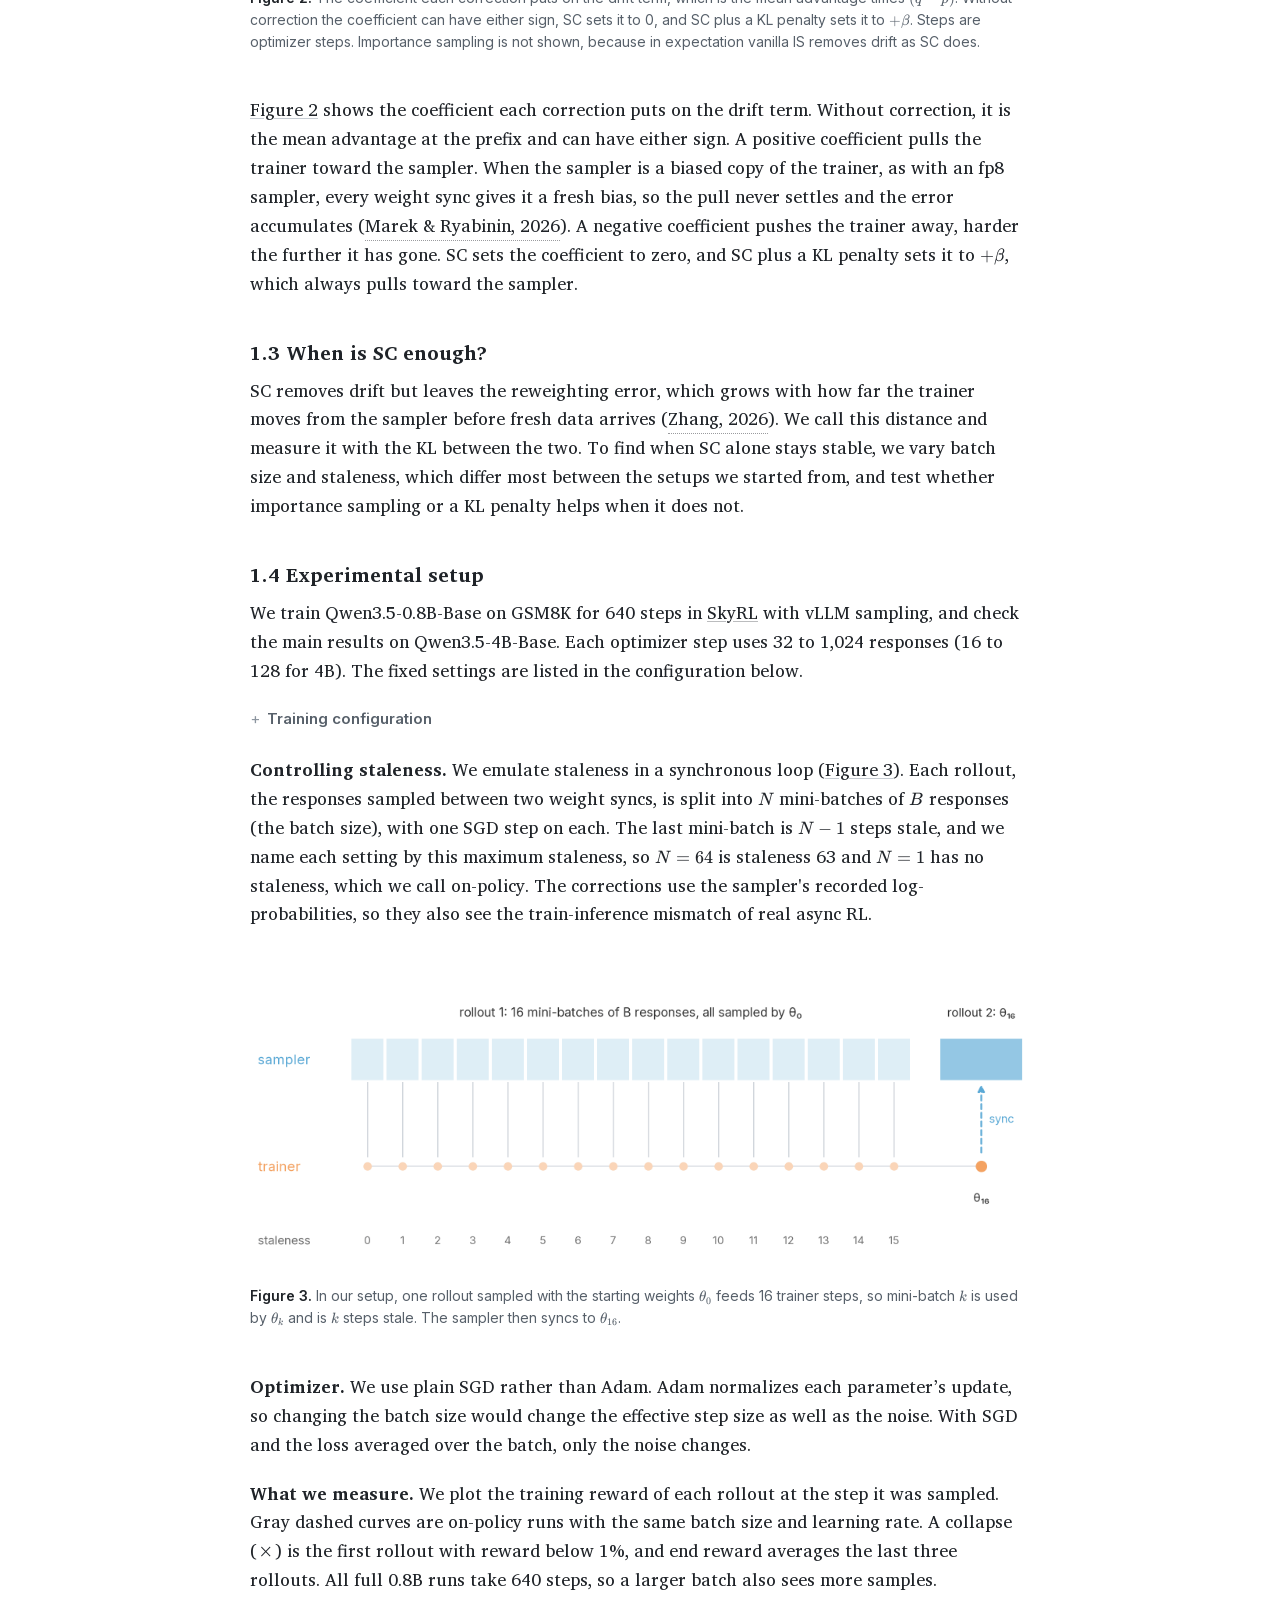
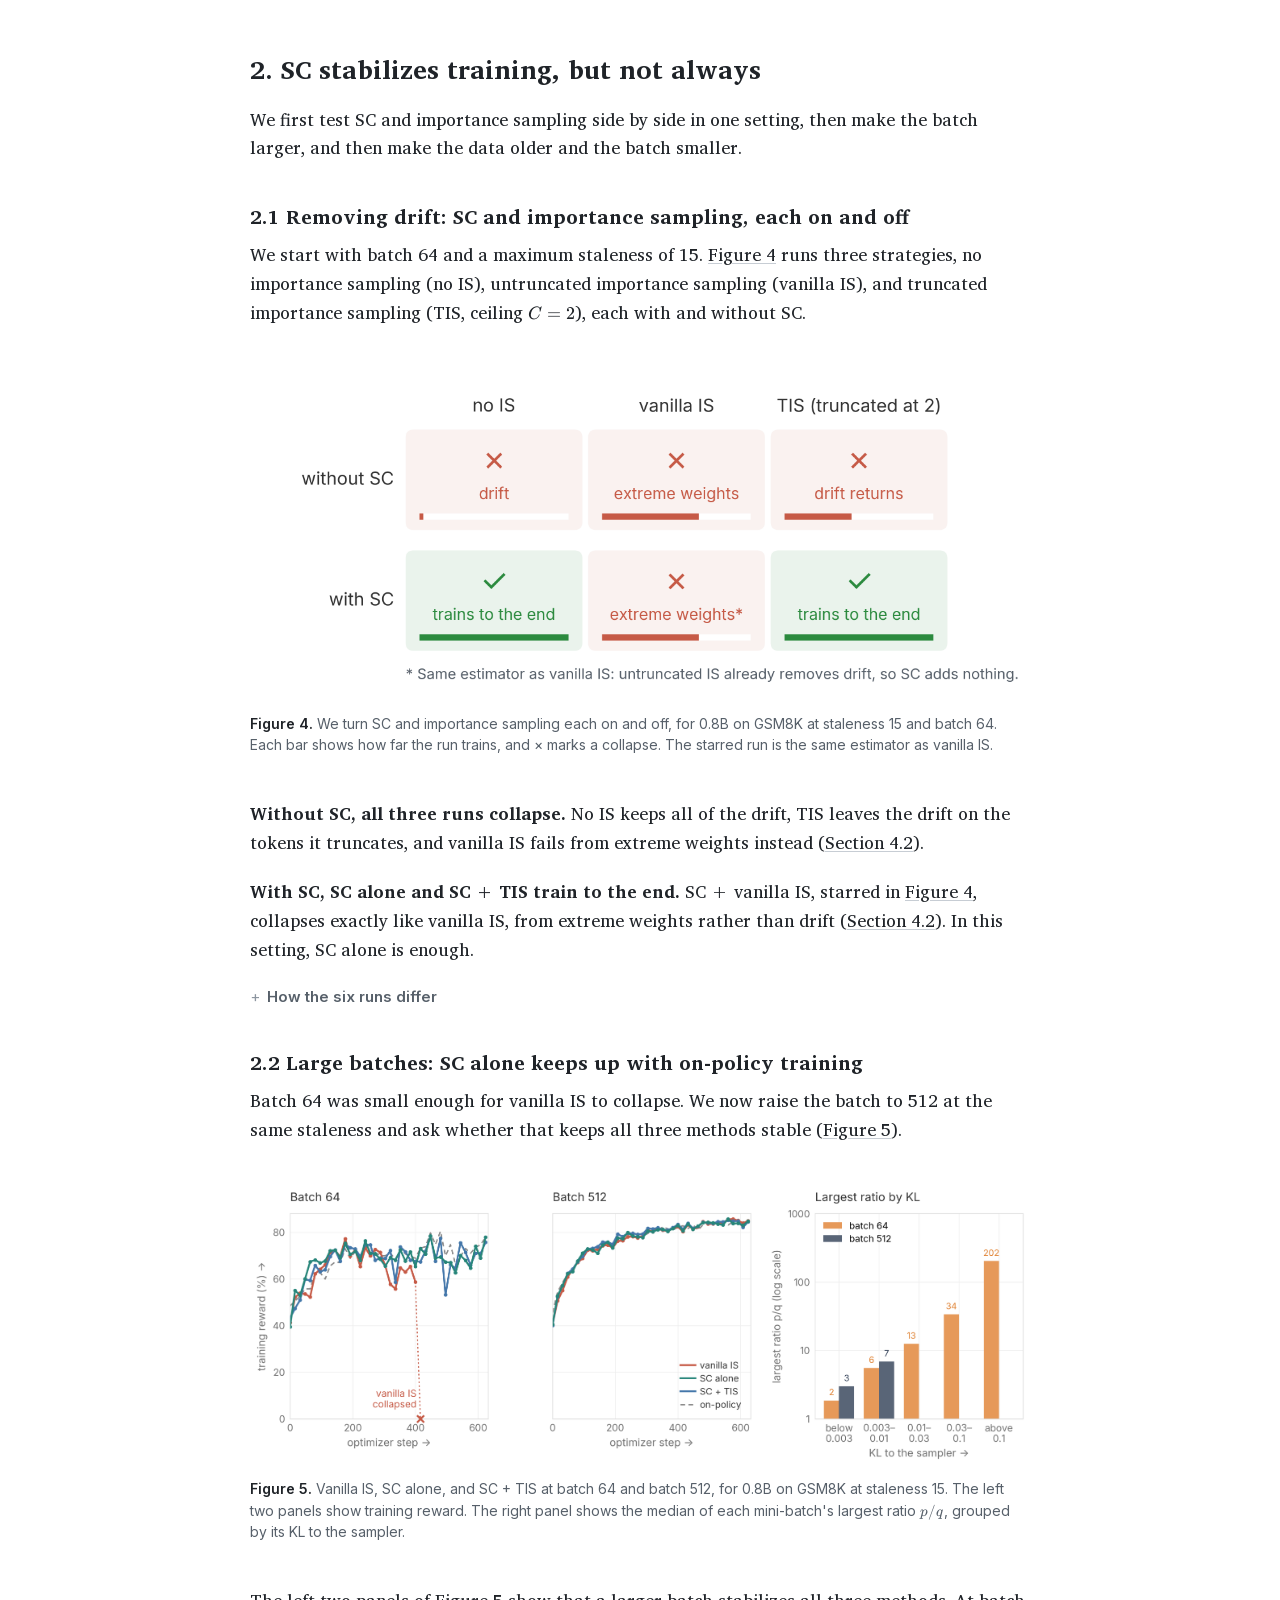
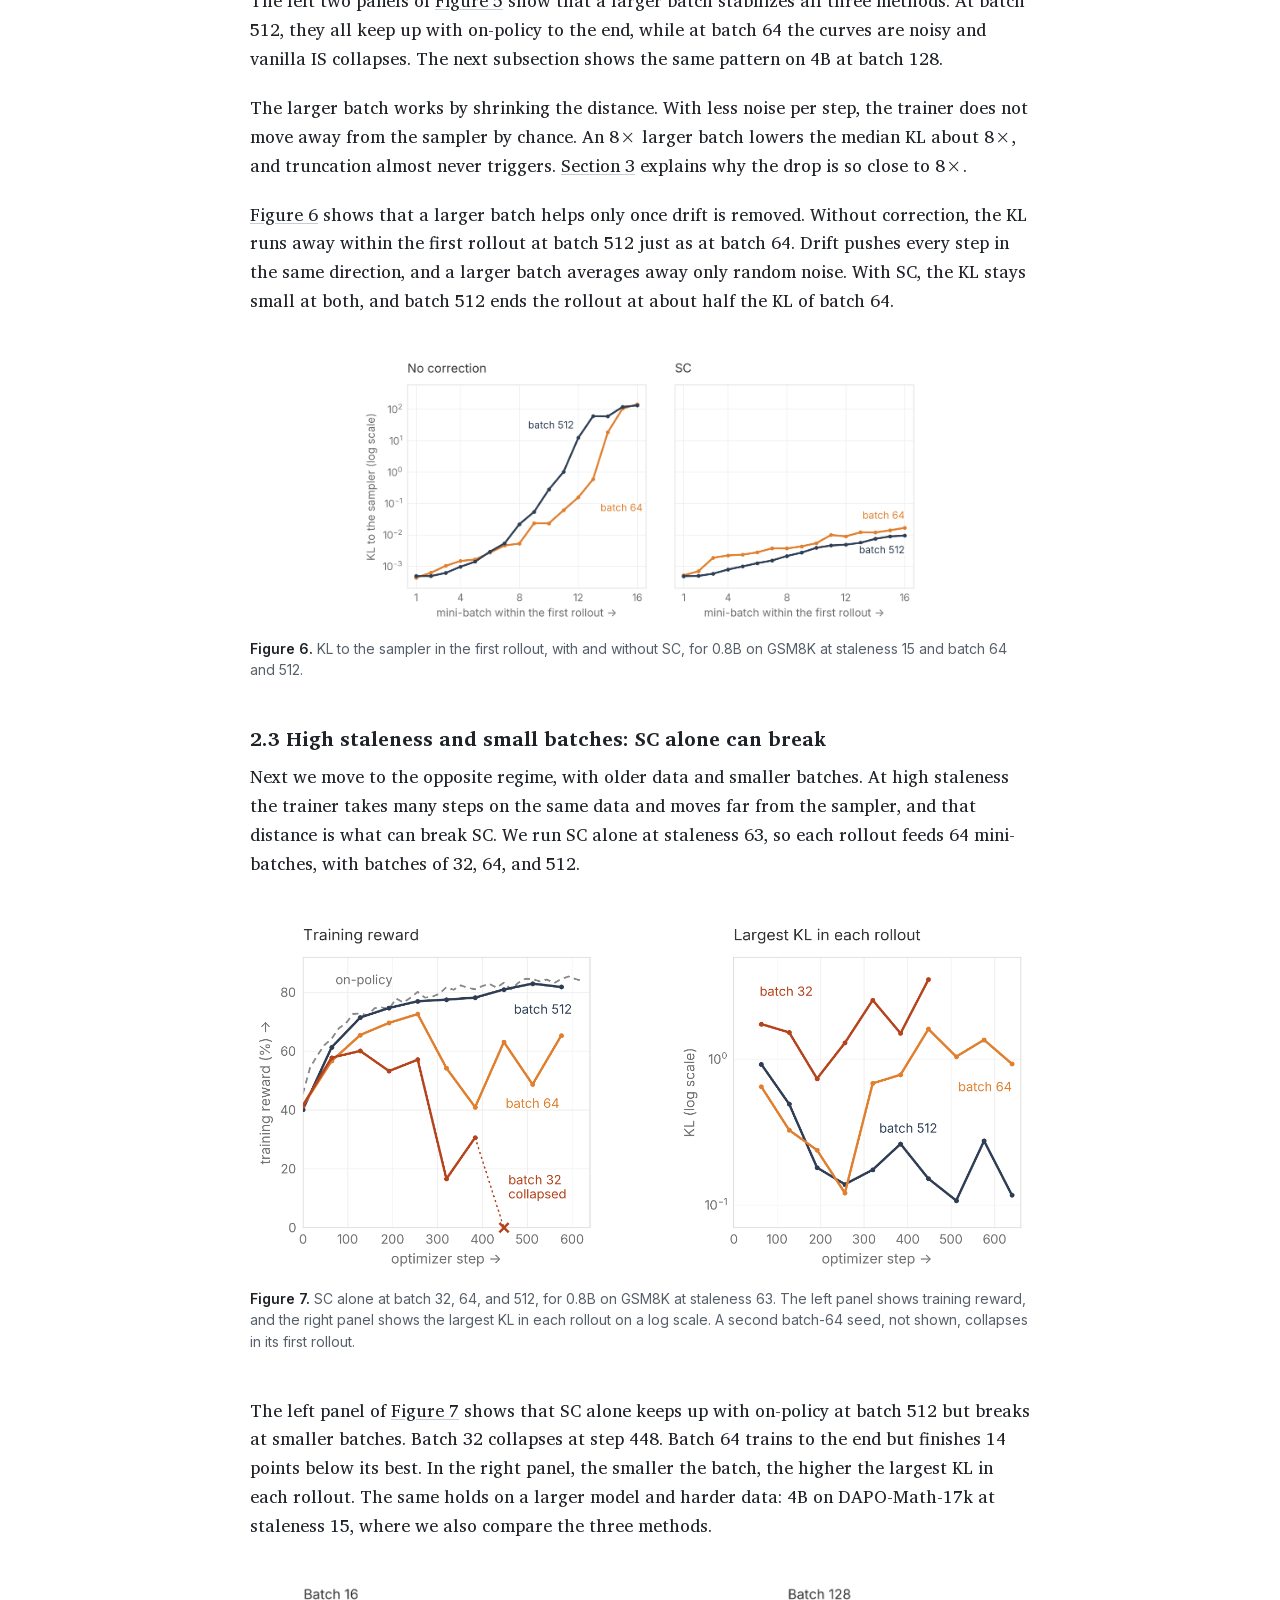
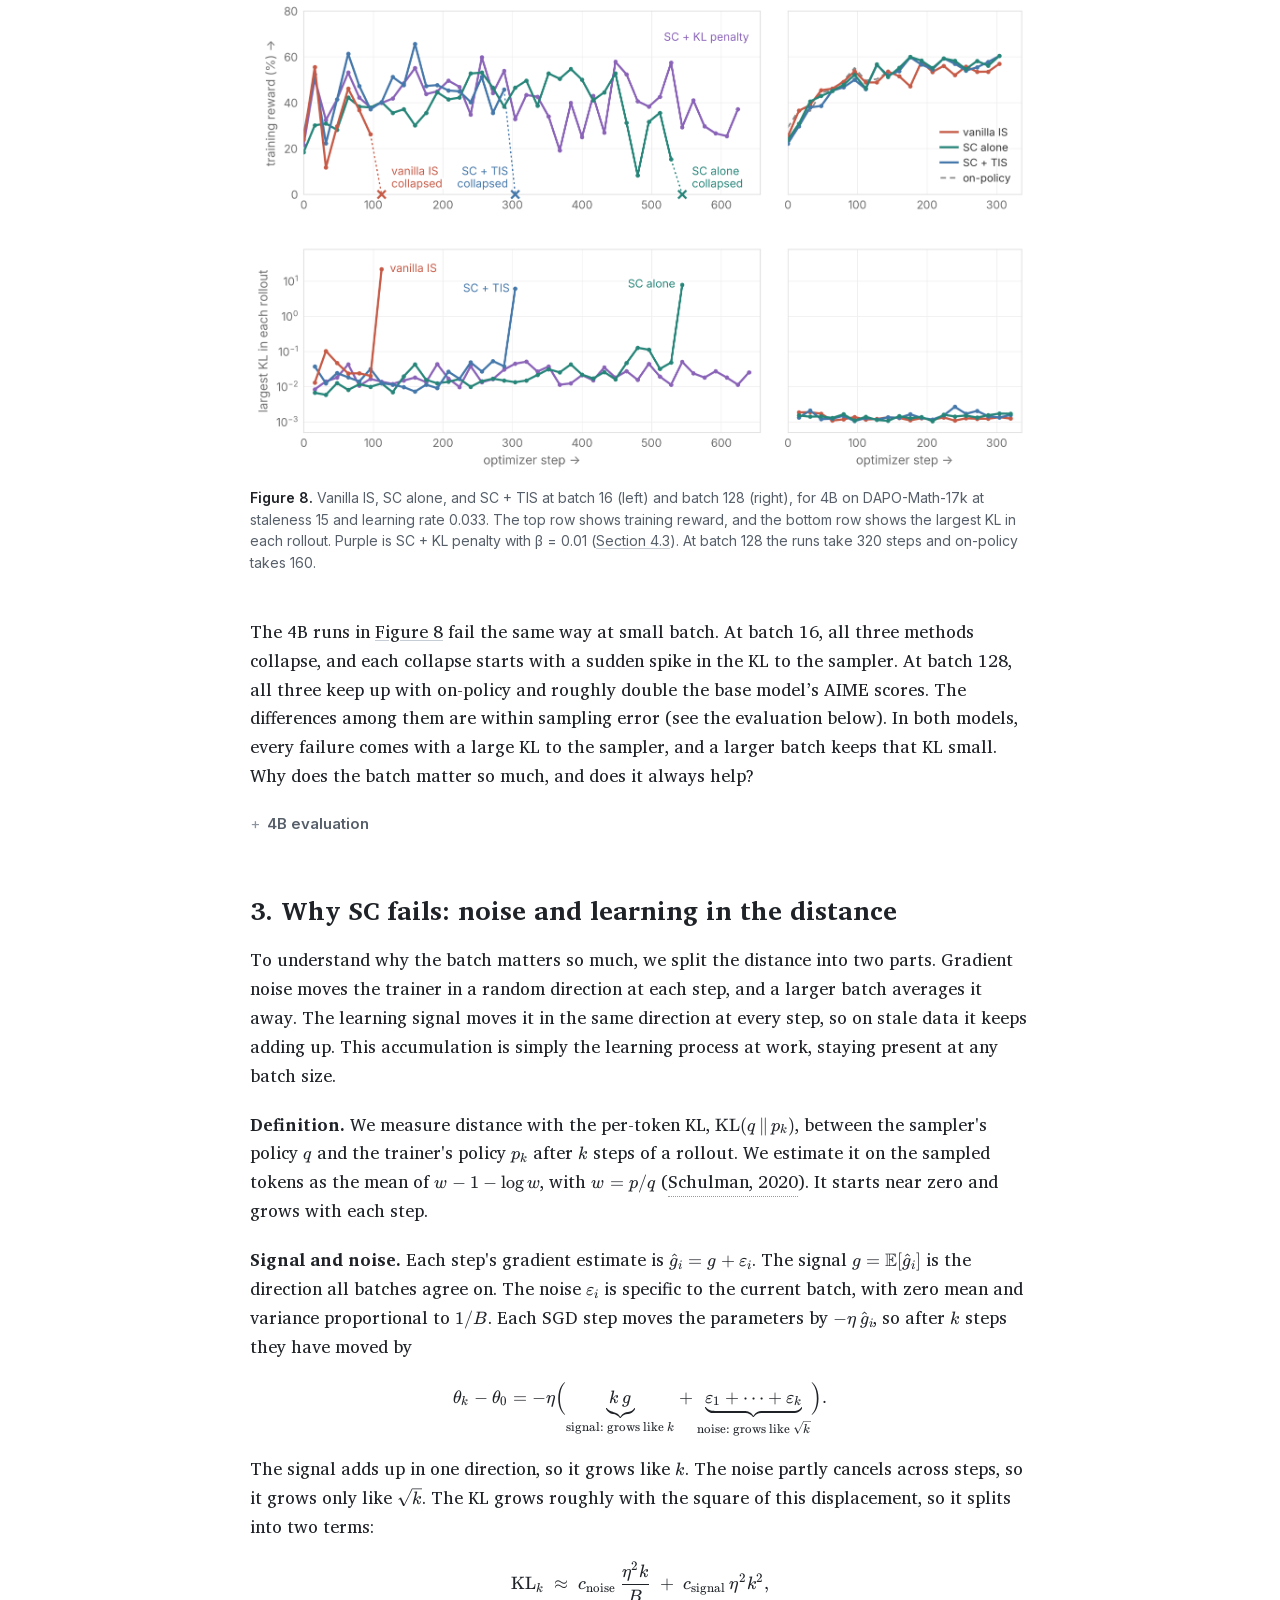
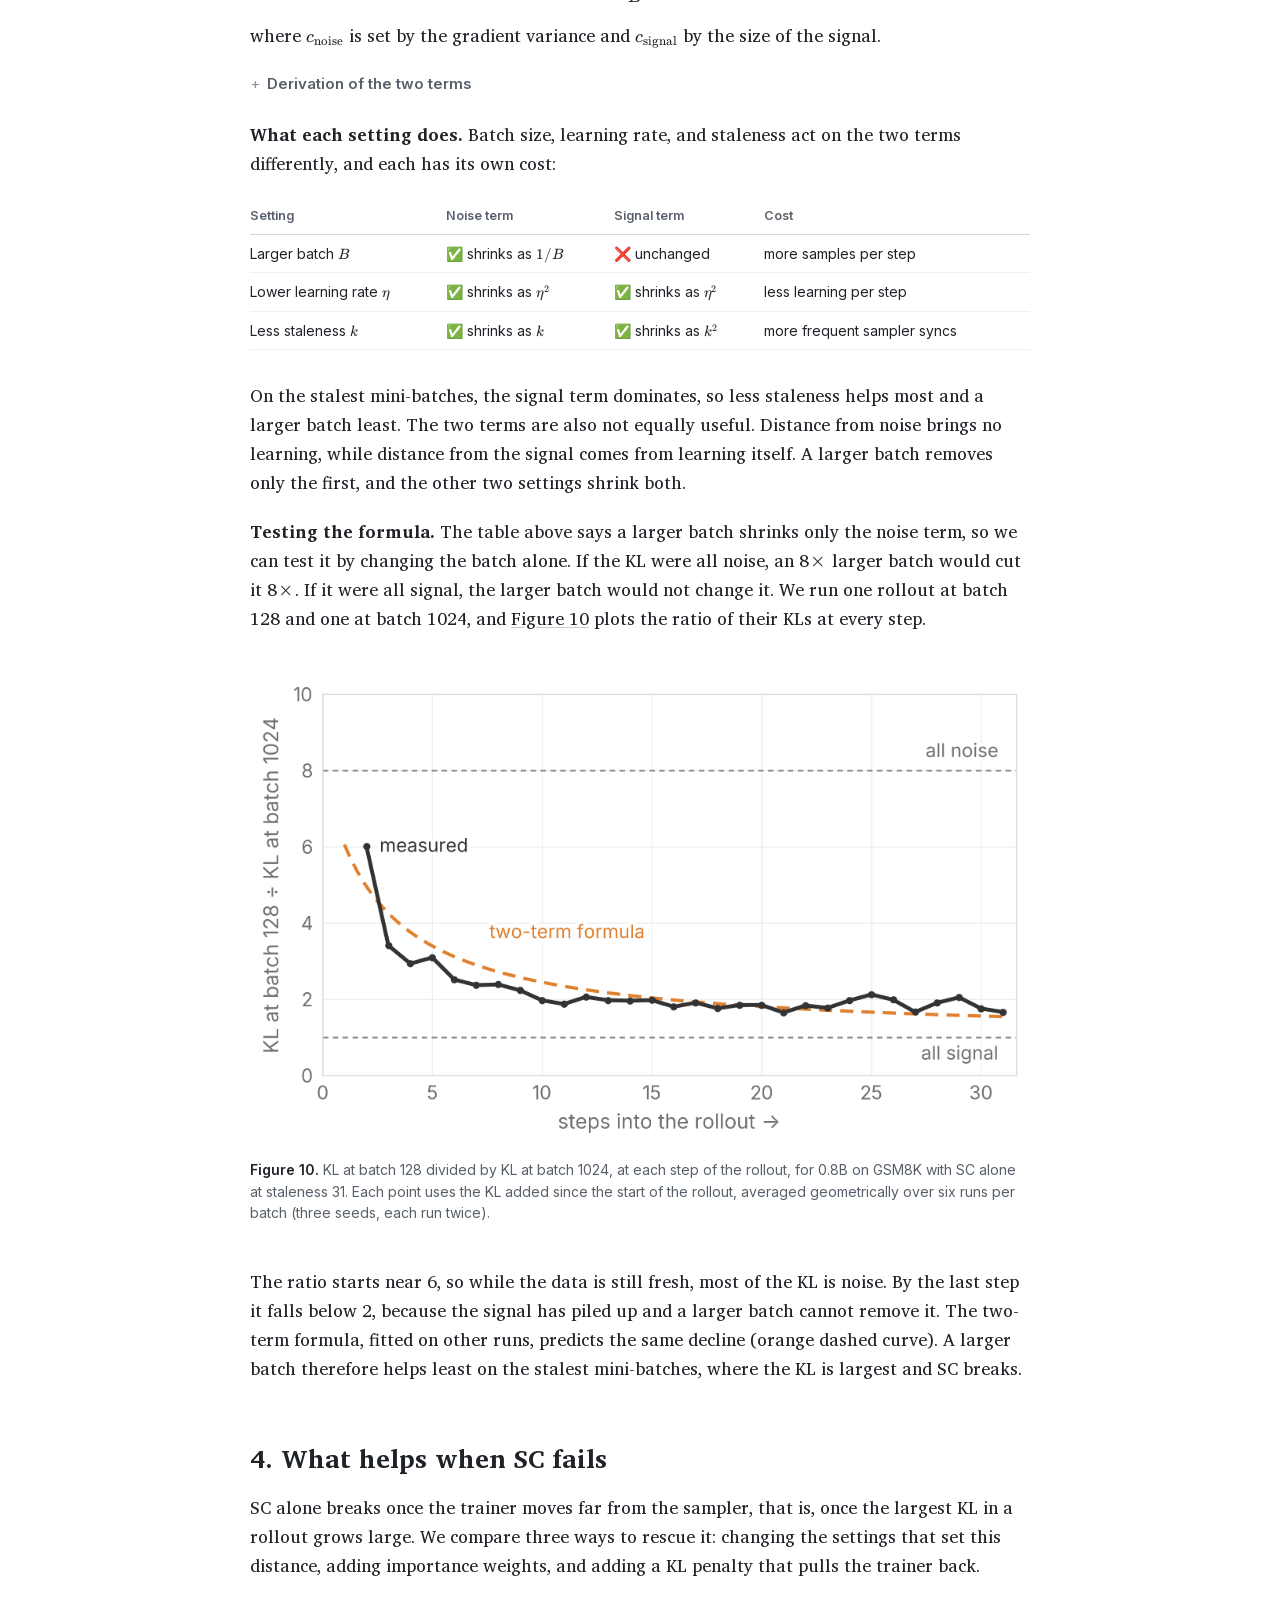
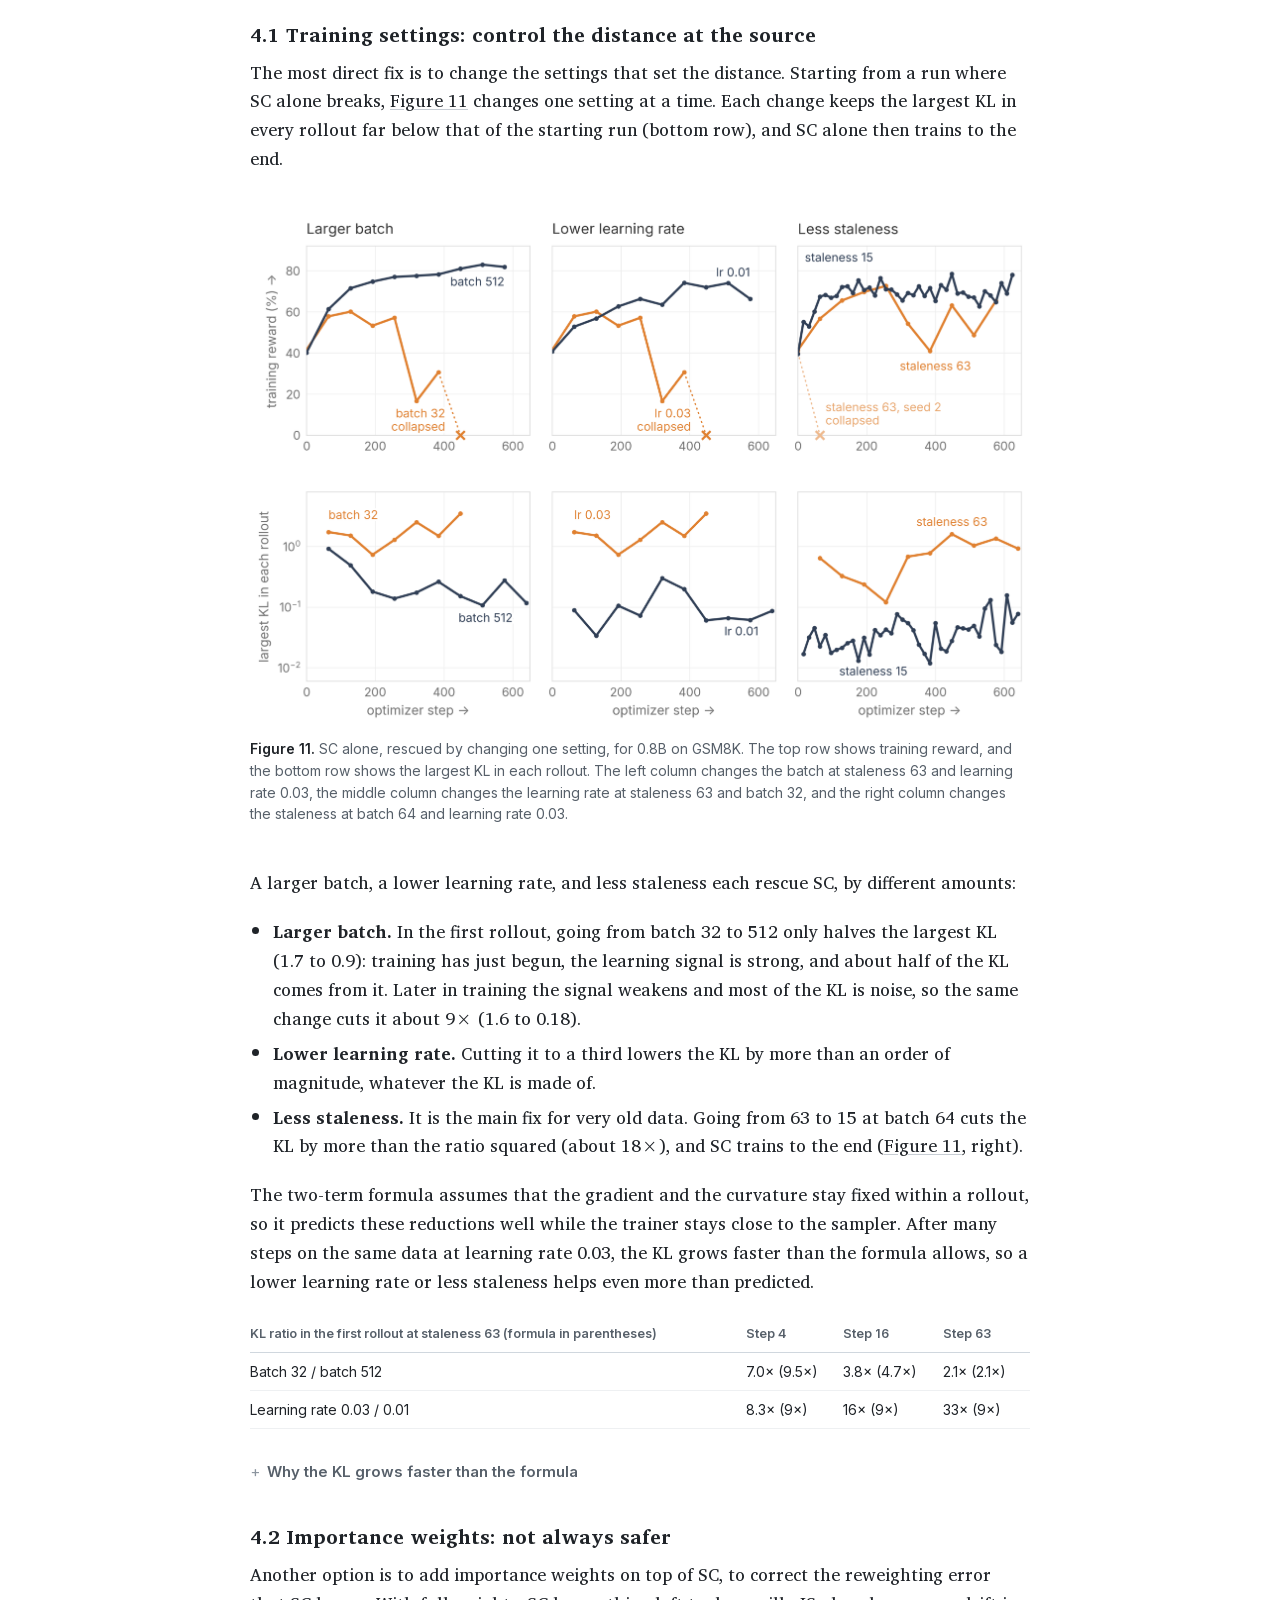
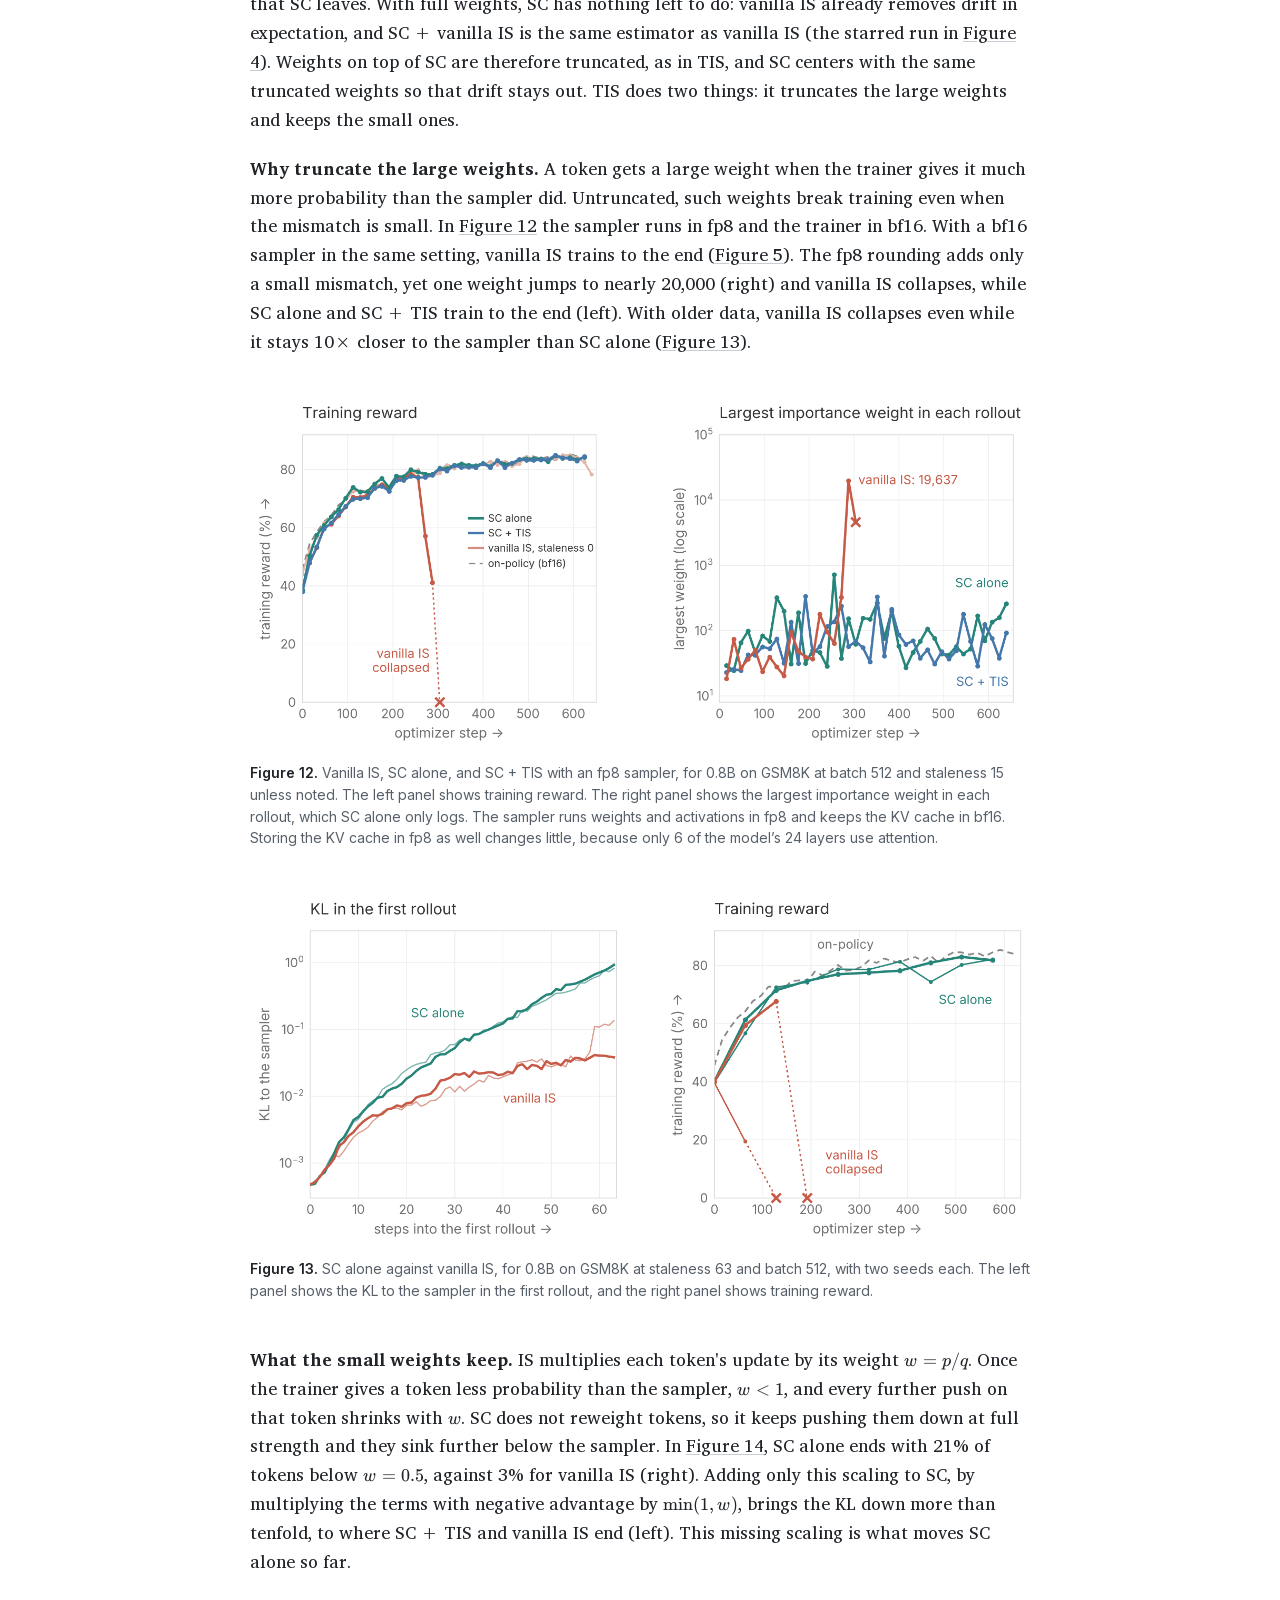
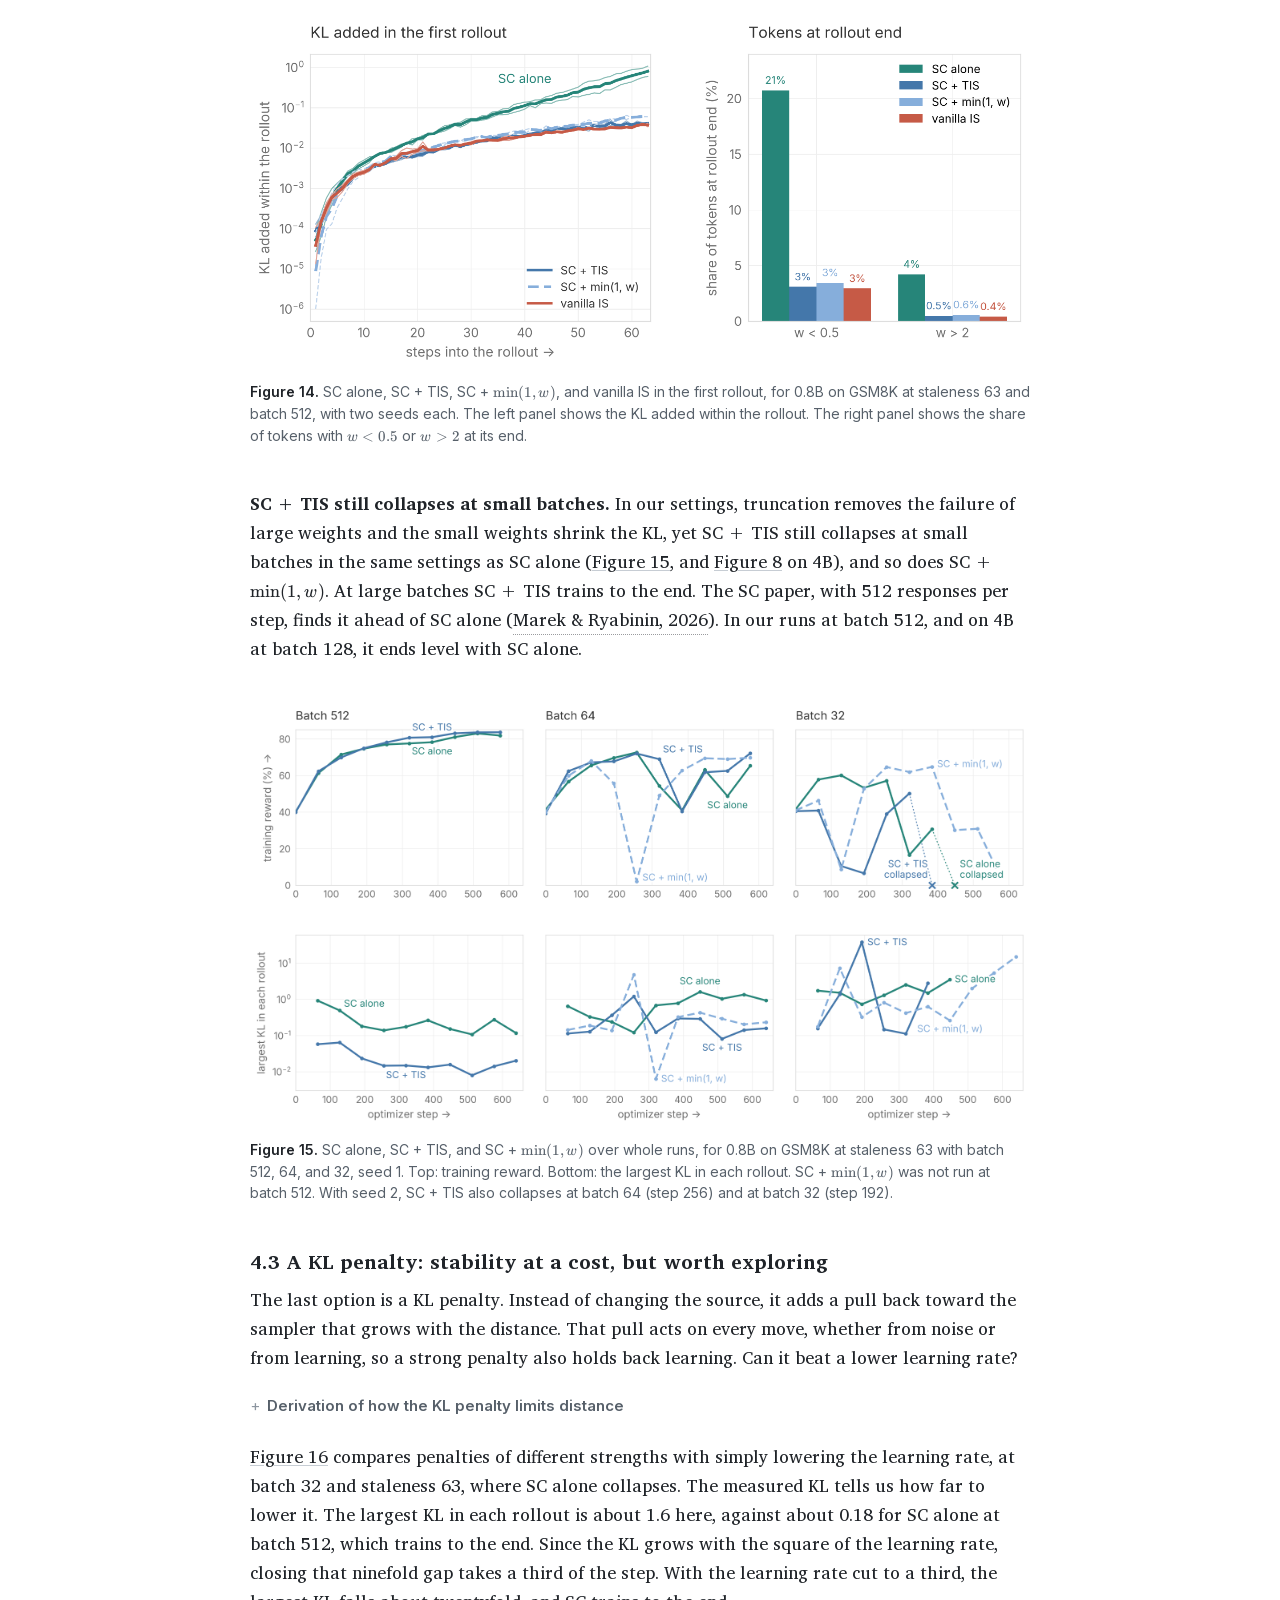
==== commit 4ee2ef4b: "x" ====
--- a/sc-drift-and-distance/index.html
+++ b/sc-drift-and-distance/index.html
@@ -255,7 +255,7 @@
 <p><b>On 4B, the default penalty barely learns.</b> With Tinker’s default penalty on DAPO-Math at batch 16 (purple in <a class="figref" href="#fig-8">Figure 8</a>), SC no longer collapses, but the training reward never trends up. Its final checkpoint scores 21% on AIME, close to the base model and far below the batch-128 runs (<a class="figref" href="#fig-9">Figure 9</a>). The same \(\beta\) that was too weak on 0.8B holds back learning here, so a penalty strength tuned in one setup does not carry over to another.</p>
 <h2 id="5-a-checklist-for-async-rl"><span id="sec-5"></span>5. A checklist for async RL</h2>
 <p><a class="figref" href="#fig-17">Figure 17</a> turns our results into a checklist.</p>
-<figure id="fig-17"><img src="figs/fig17_checklist_v3.png?v=cceafdd0dd" alt="Figure 17"><figcaption><b>Figure 17.</b> Our checklist for async RL. Rule out setup bugs, turn on score centering with TIS, and bring a far-off trainer closer at the source before adding a KL penalty.</figcaption></figure>
+<figure id="fig-17"><img src="figs/fig17_checklist_v3.png?v=2e3ab78d89" alt="Figure 17"><figcaption><b>Figure 17.</b> Our checklist for async RL. Rule out setup bugs, turn on score centering with TIS, and bring a far-off trainer closer at the source before adding a KL penalty.</figcaption></figure>
 <p><b>1. Rule out setup bugs.</b> First measure the KL between the trainer and the sampler at zero staleness. It should be close to zero. If it is not, make sure the trainer uses the sampler’s temperature and top-p or top-k mask, replays its MoE routing, and trains on its token IDs instead of re-tokenized text, which can split differently. No correction can make up for a large mismatch from these bugs (<a class="cite" href="#ref-fang2025" title="Fang, Q., and Khazi, D. (2025). Mismatch Praxis: Rollout Settings and IS Corrections. Blog post. llmdata.com/blog/mismatch-praxis">Fang &amp; Khazi, 2025</a>).</p>
 <p><b>2. Turn on score centering, with TIS by default.</b> Drift pushes every step in the same direction and grows on its own, so a larger batch cannot fix it, but score centering removes it. Adding TIS keeps the KL lower, though it might not rescue a far-off trainer. Keep the weights truncated, since a single extreme weight can break vanilla IS.</p>
 <p><b>3. Watch how far the trainer moves.</b> The largest KL in each rollout is the signal to watch. While it stays small, nothing else is needed.</p>
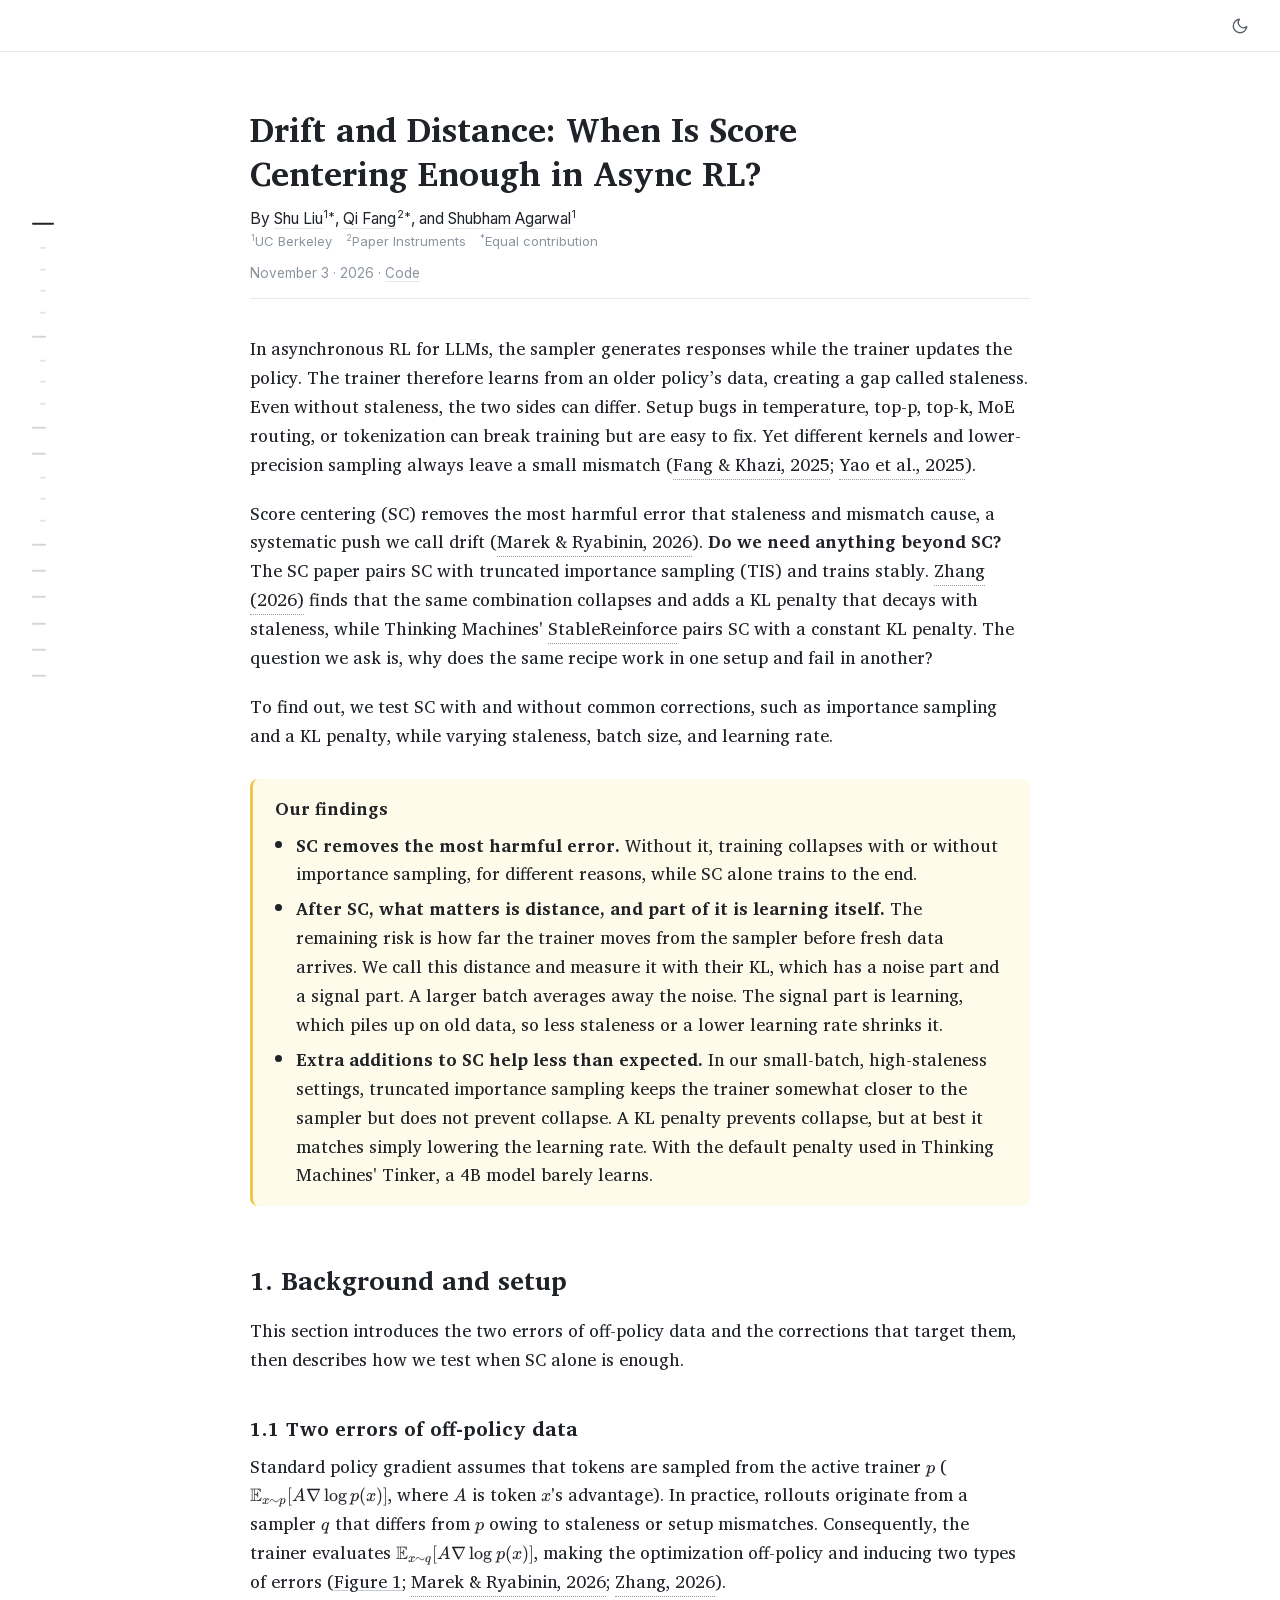
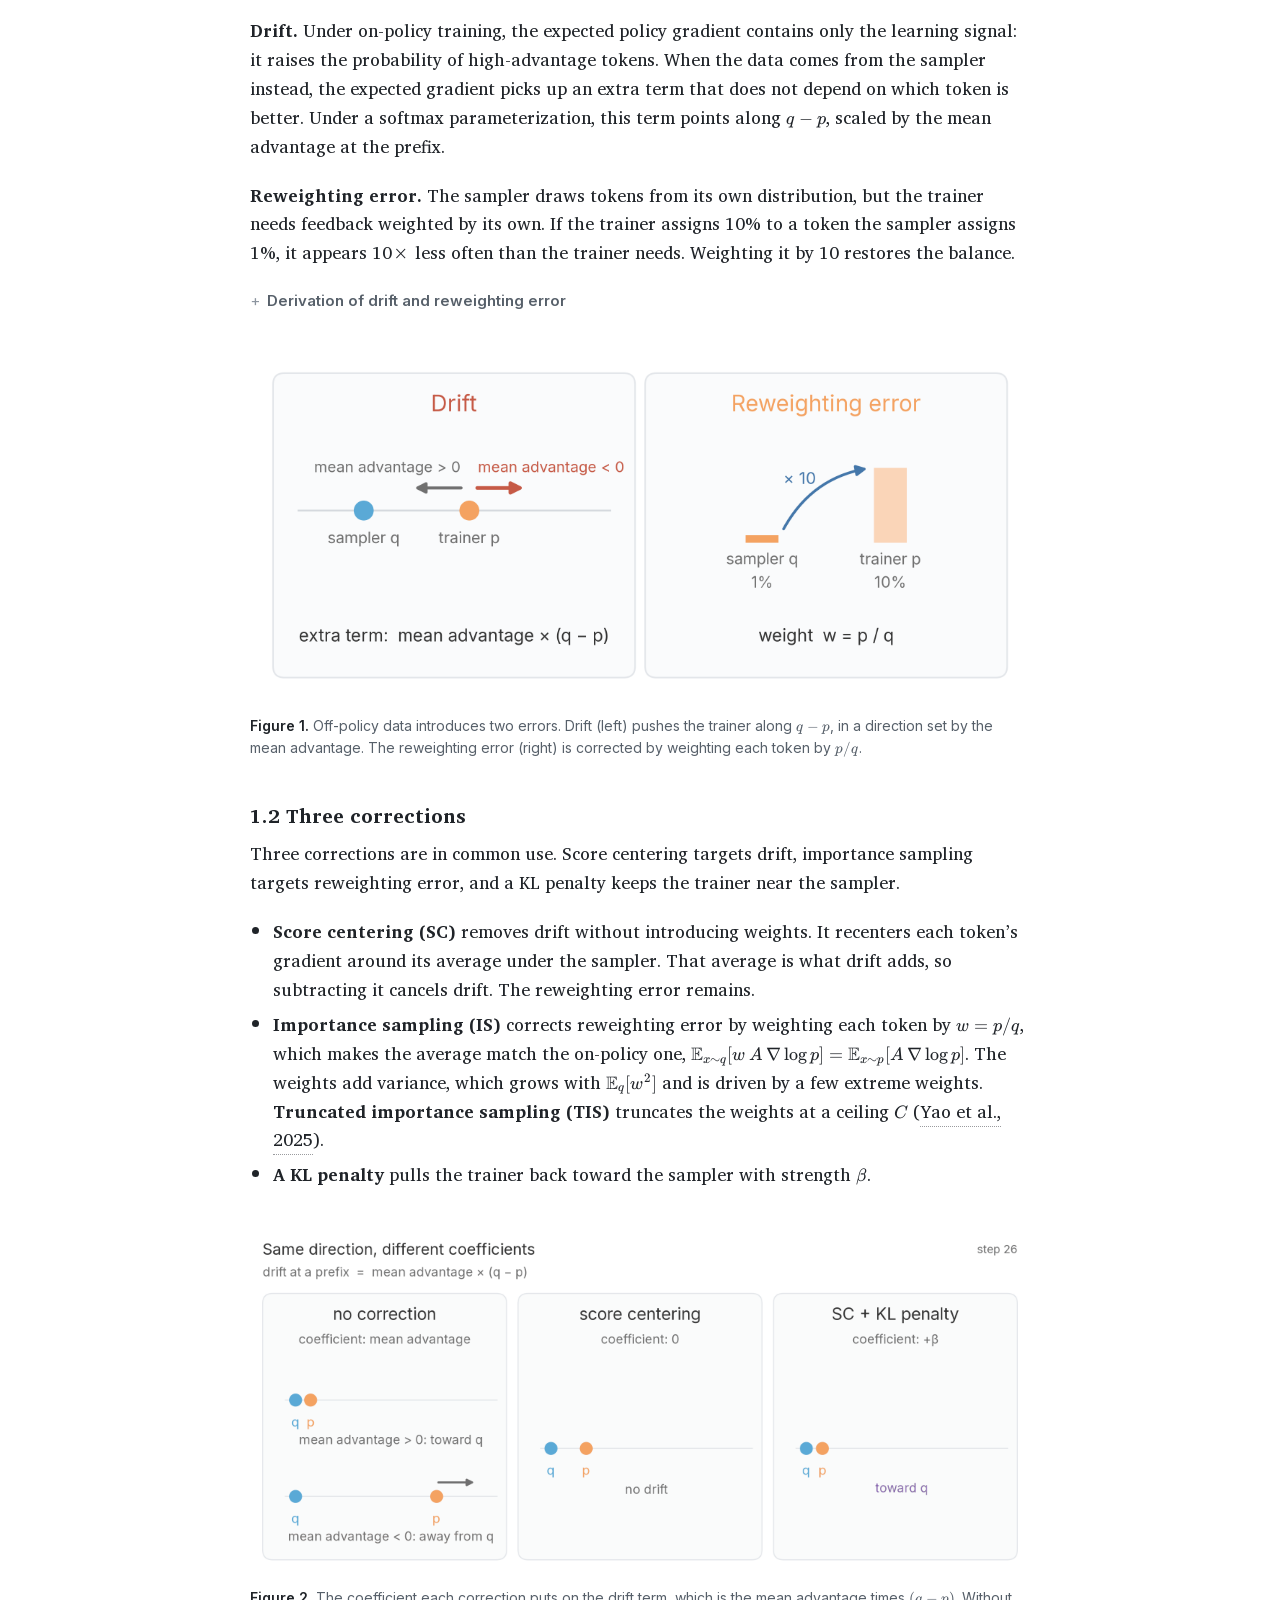
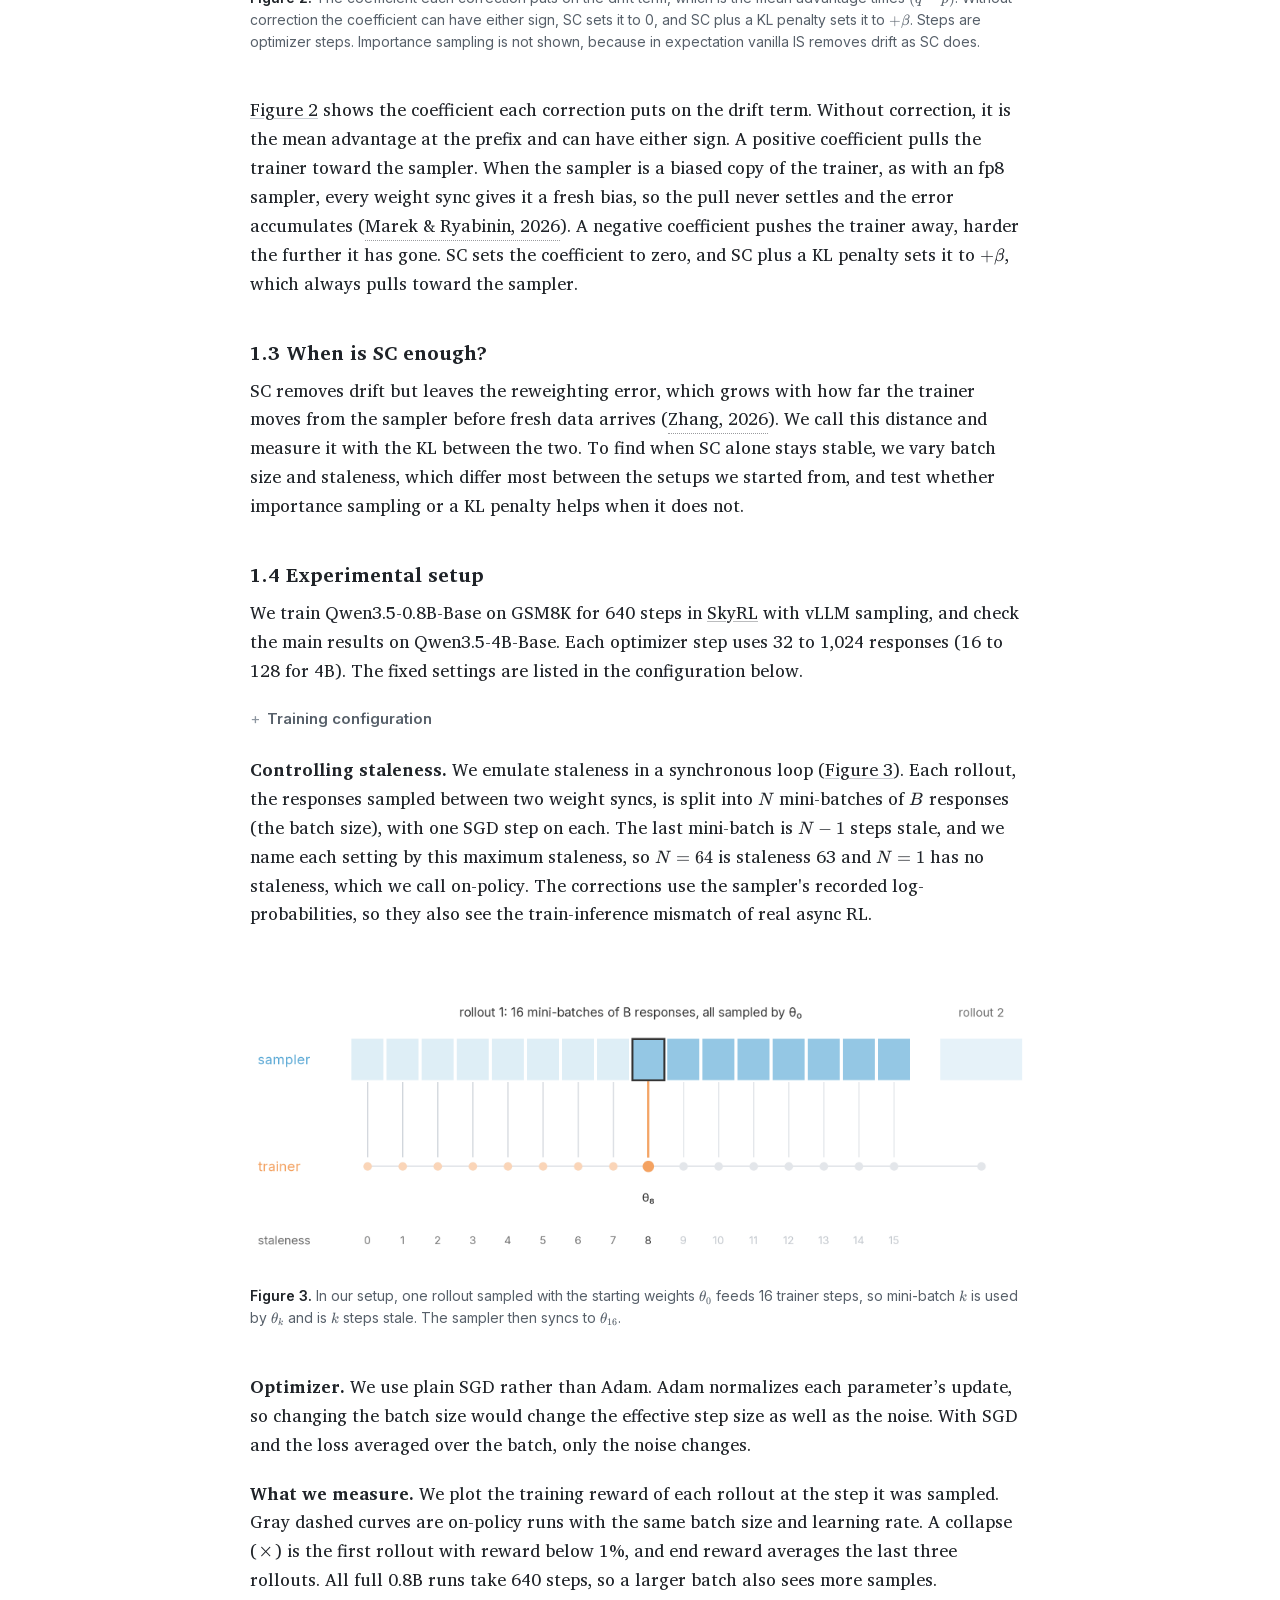
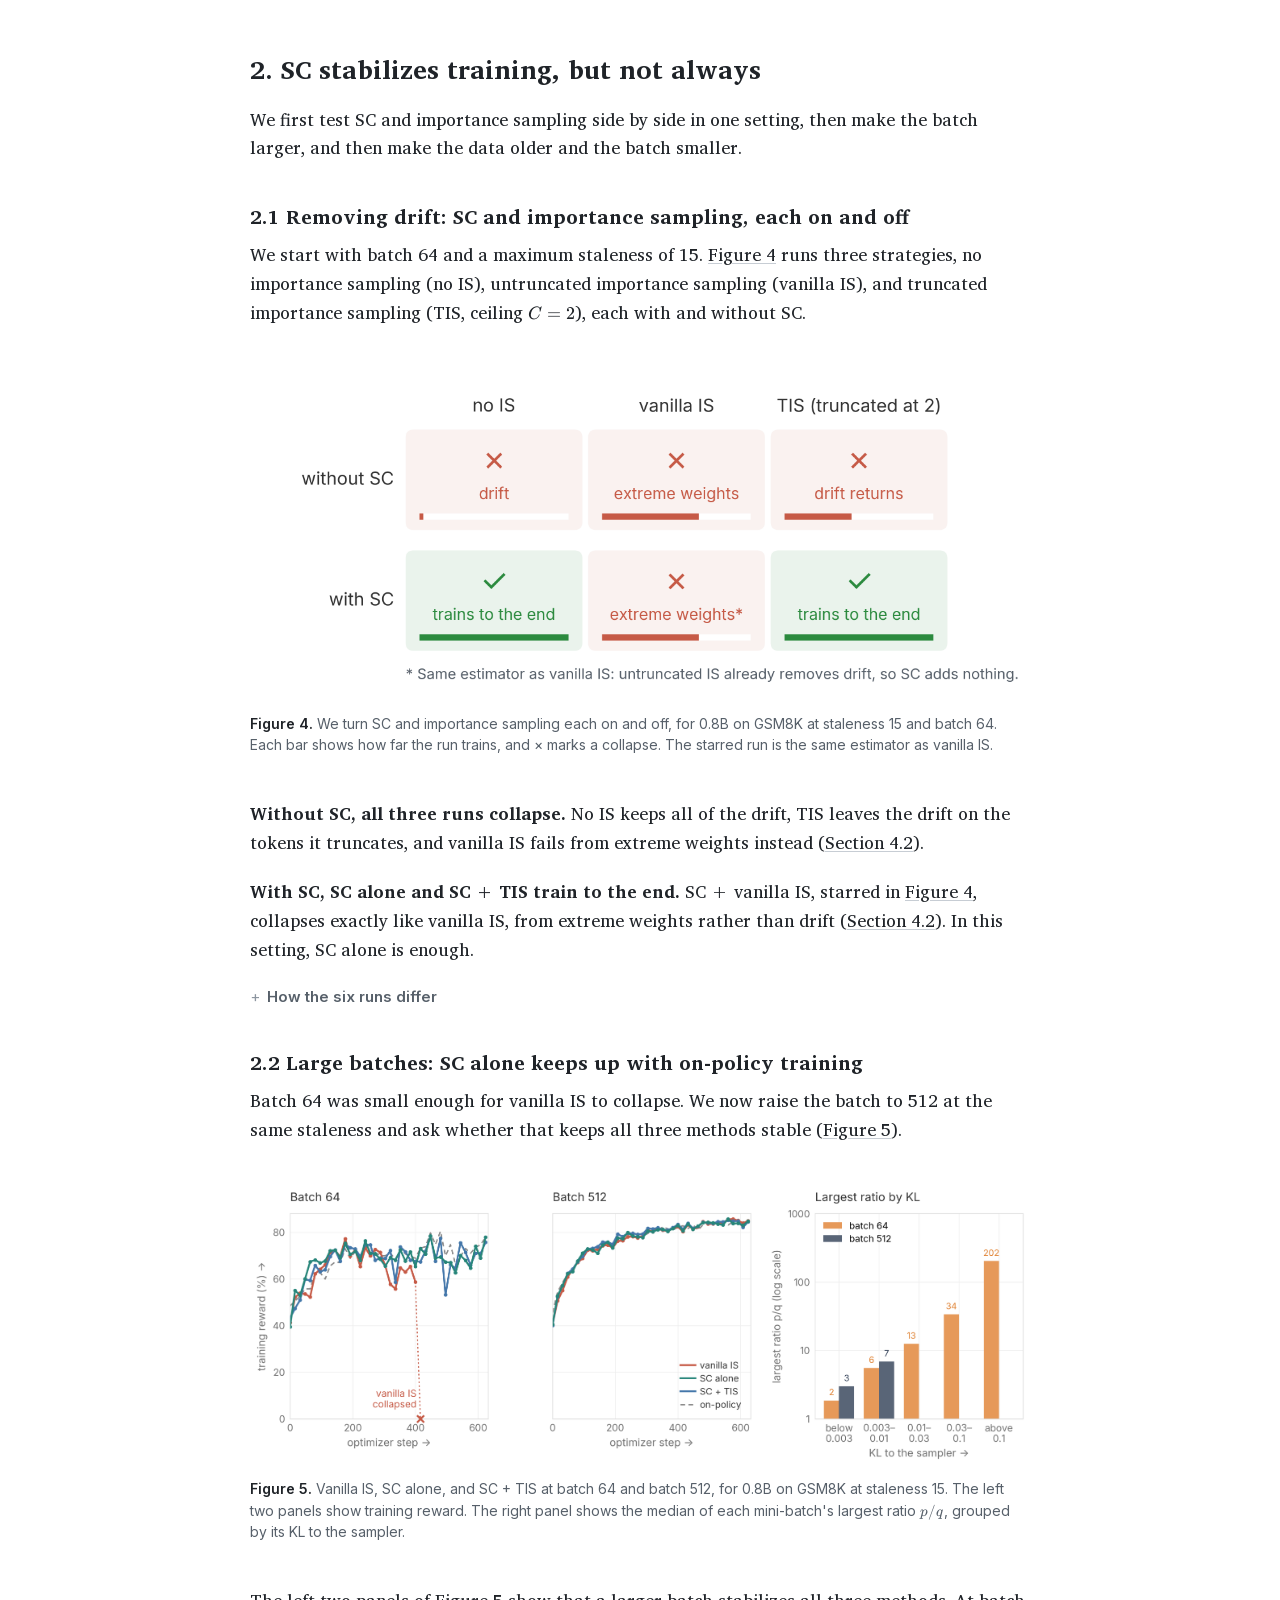
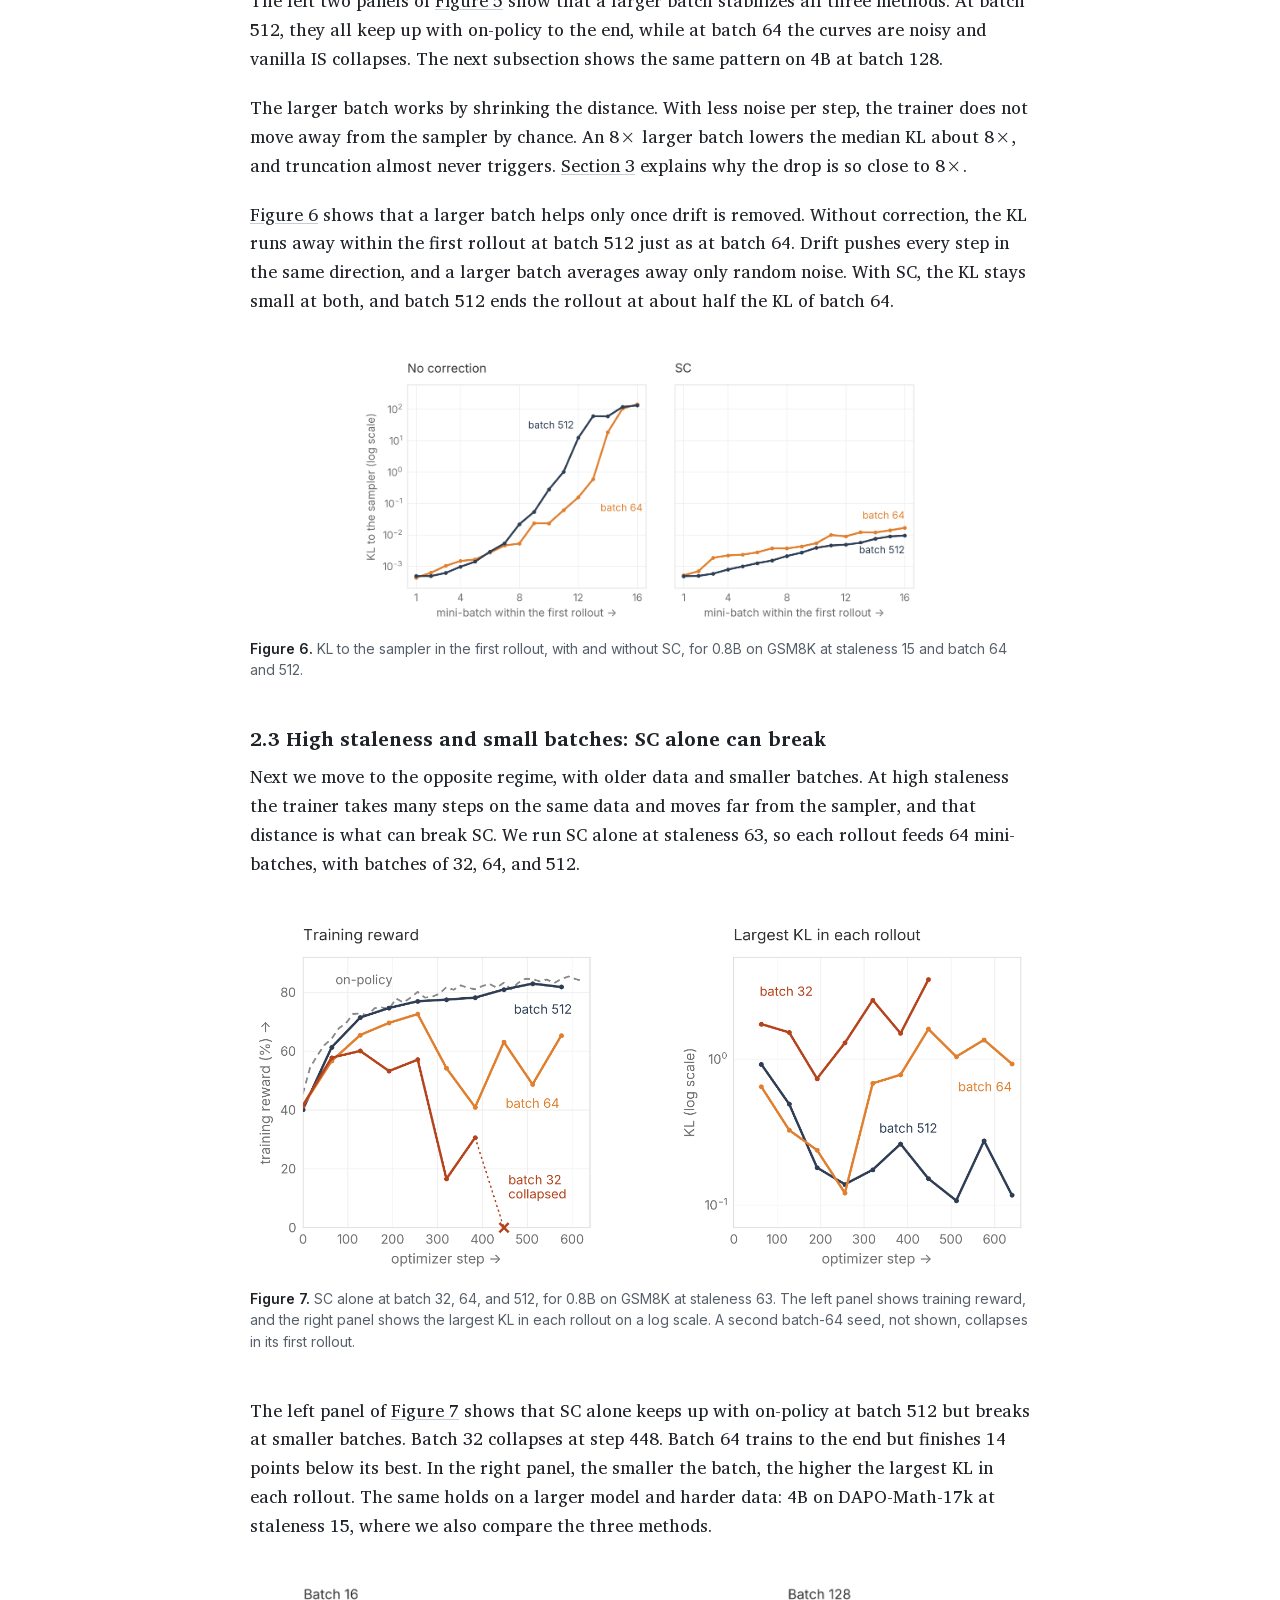
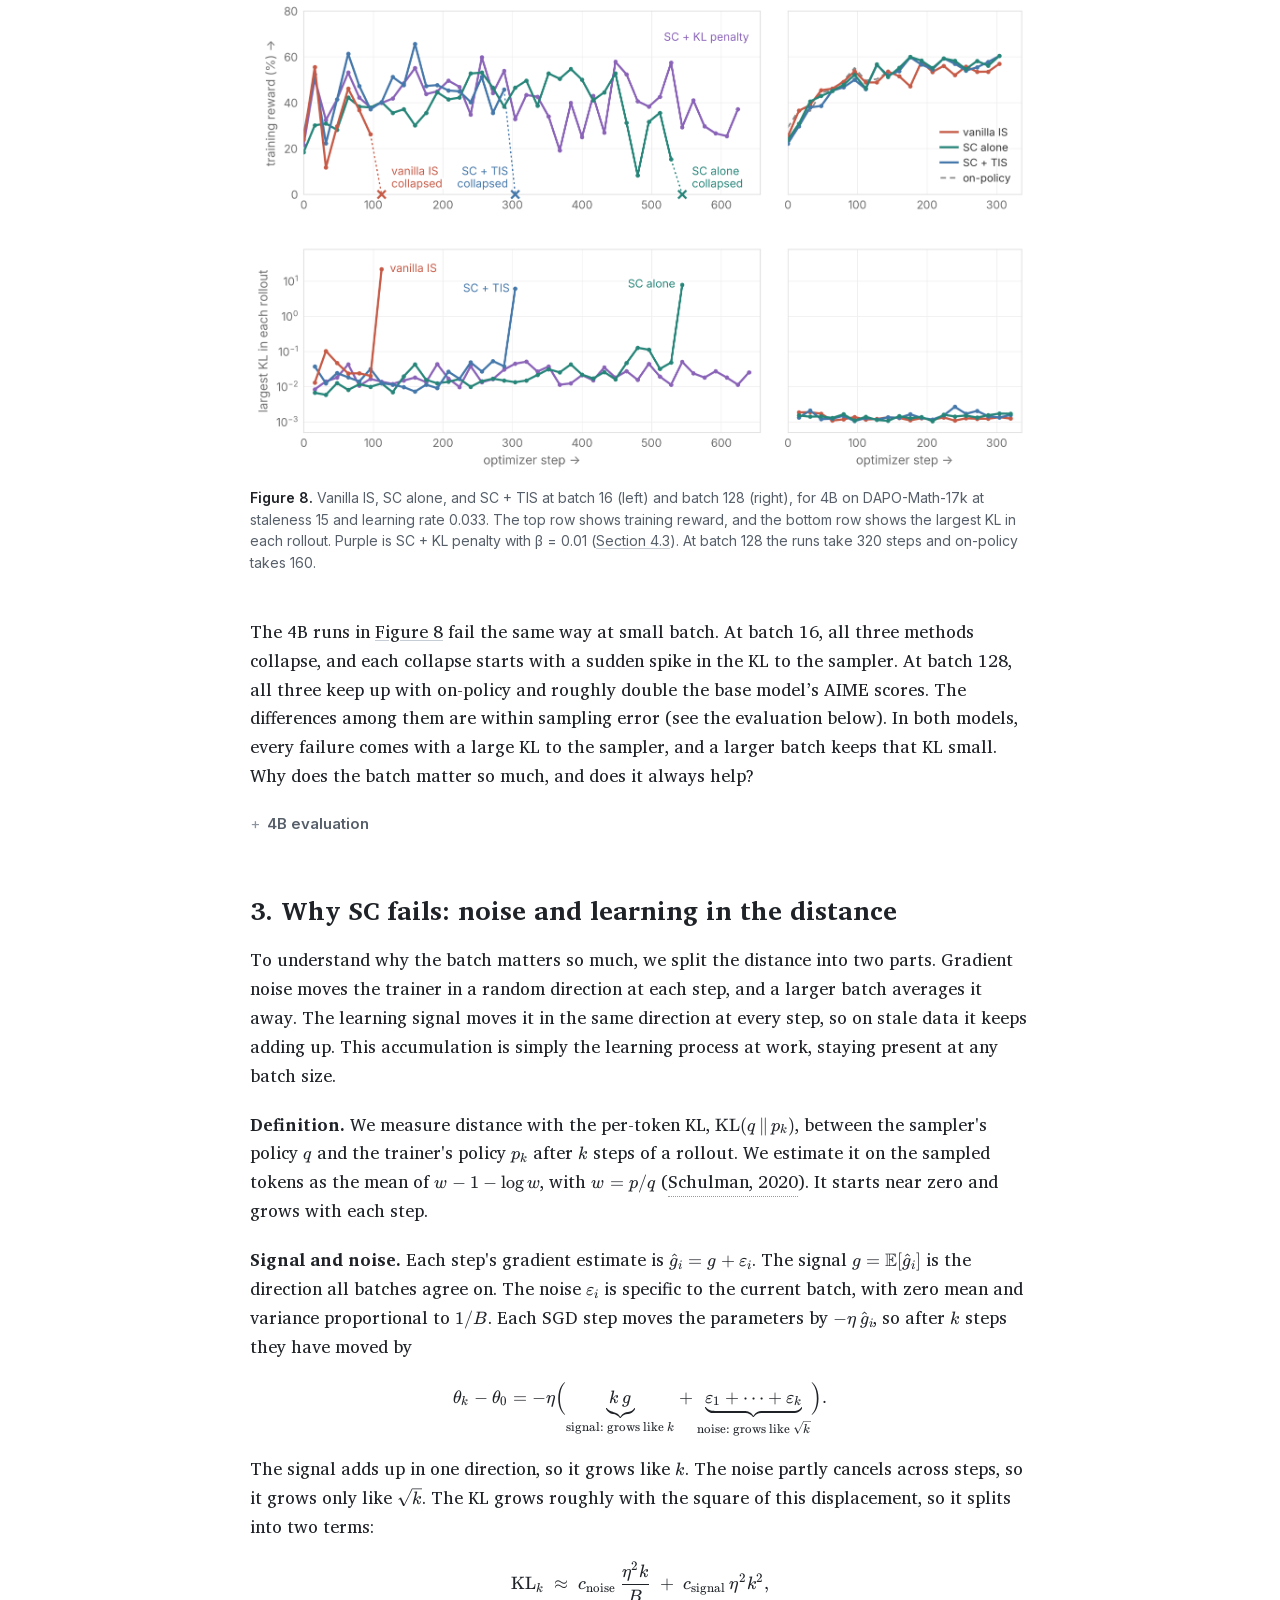
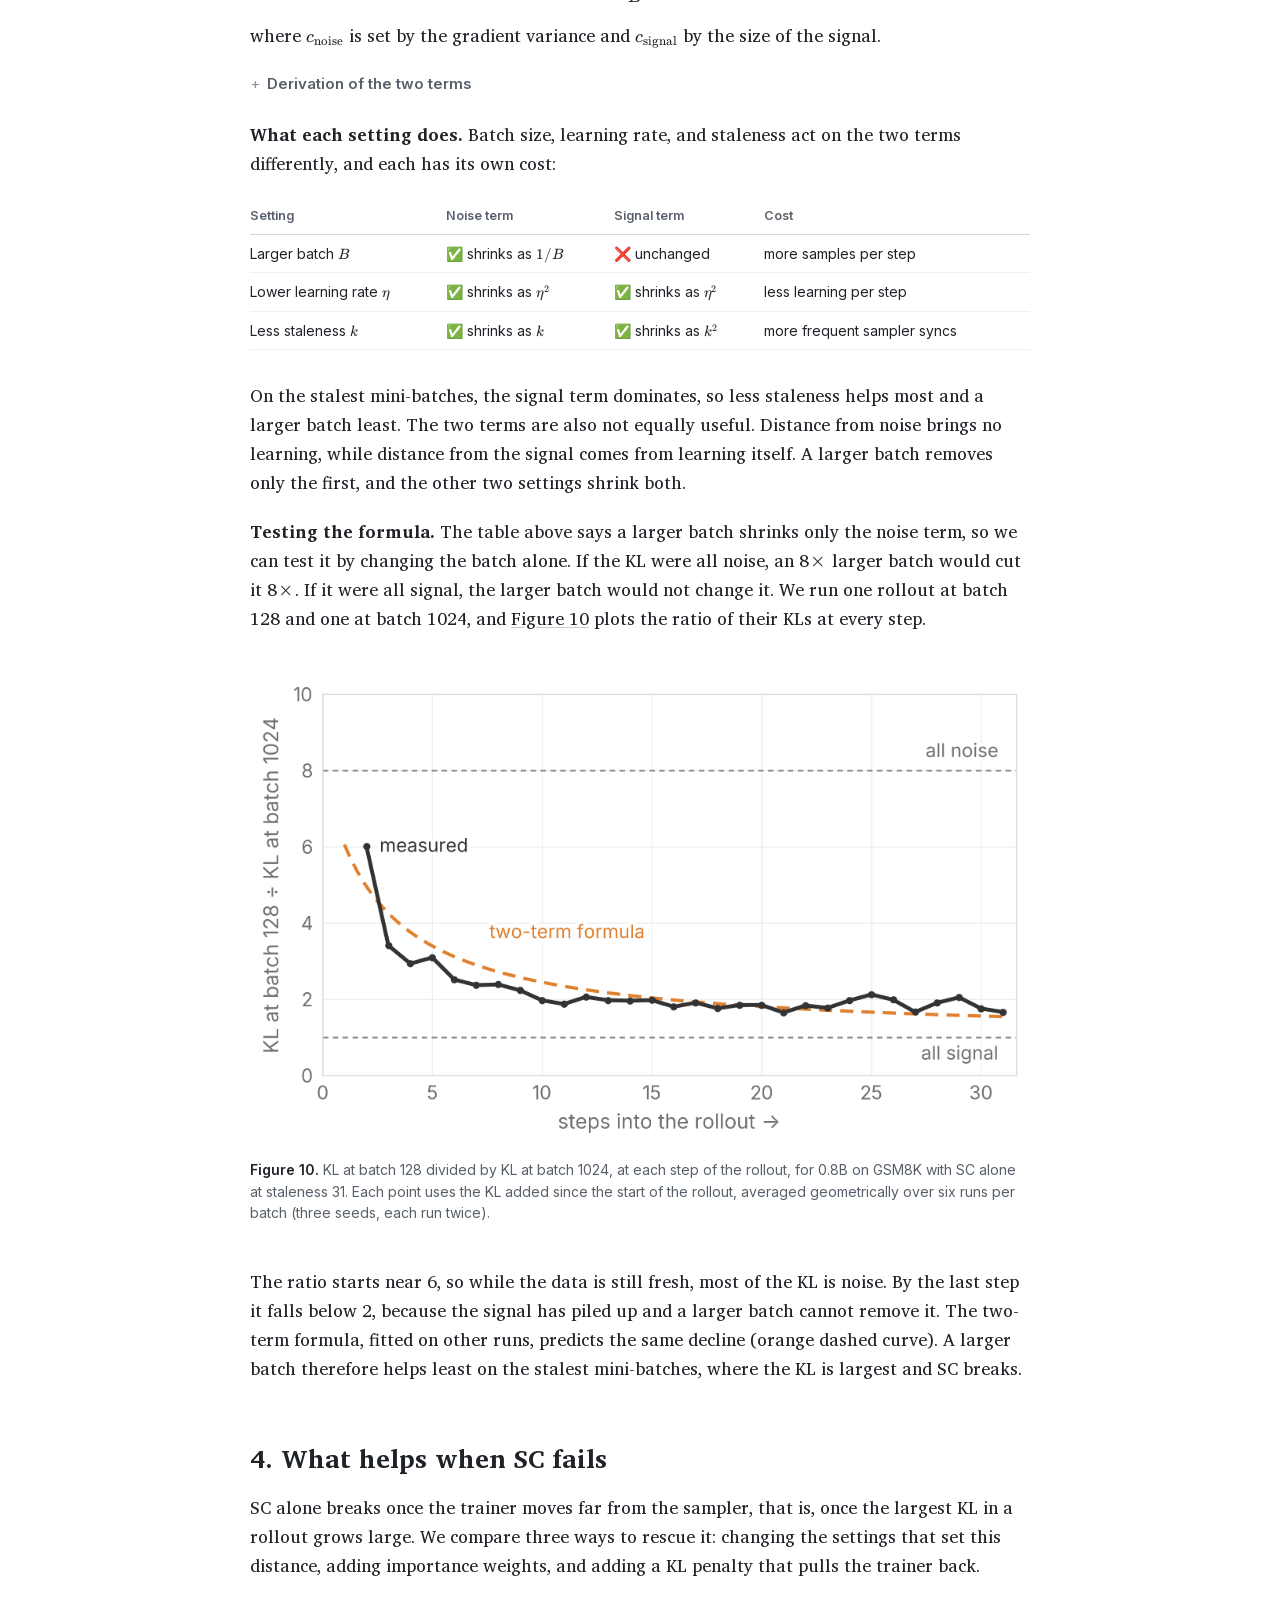
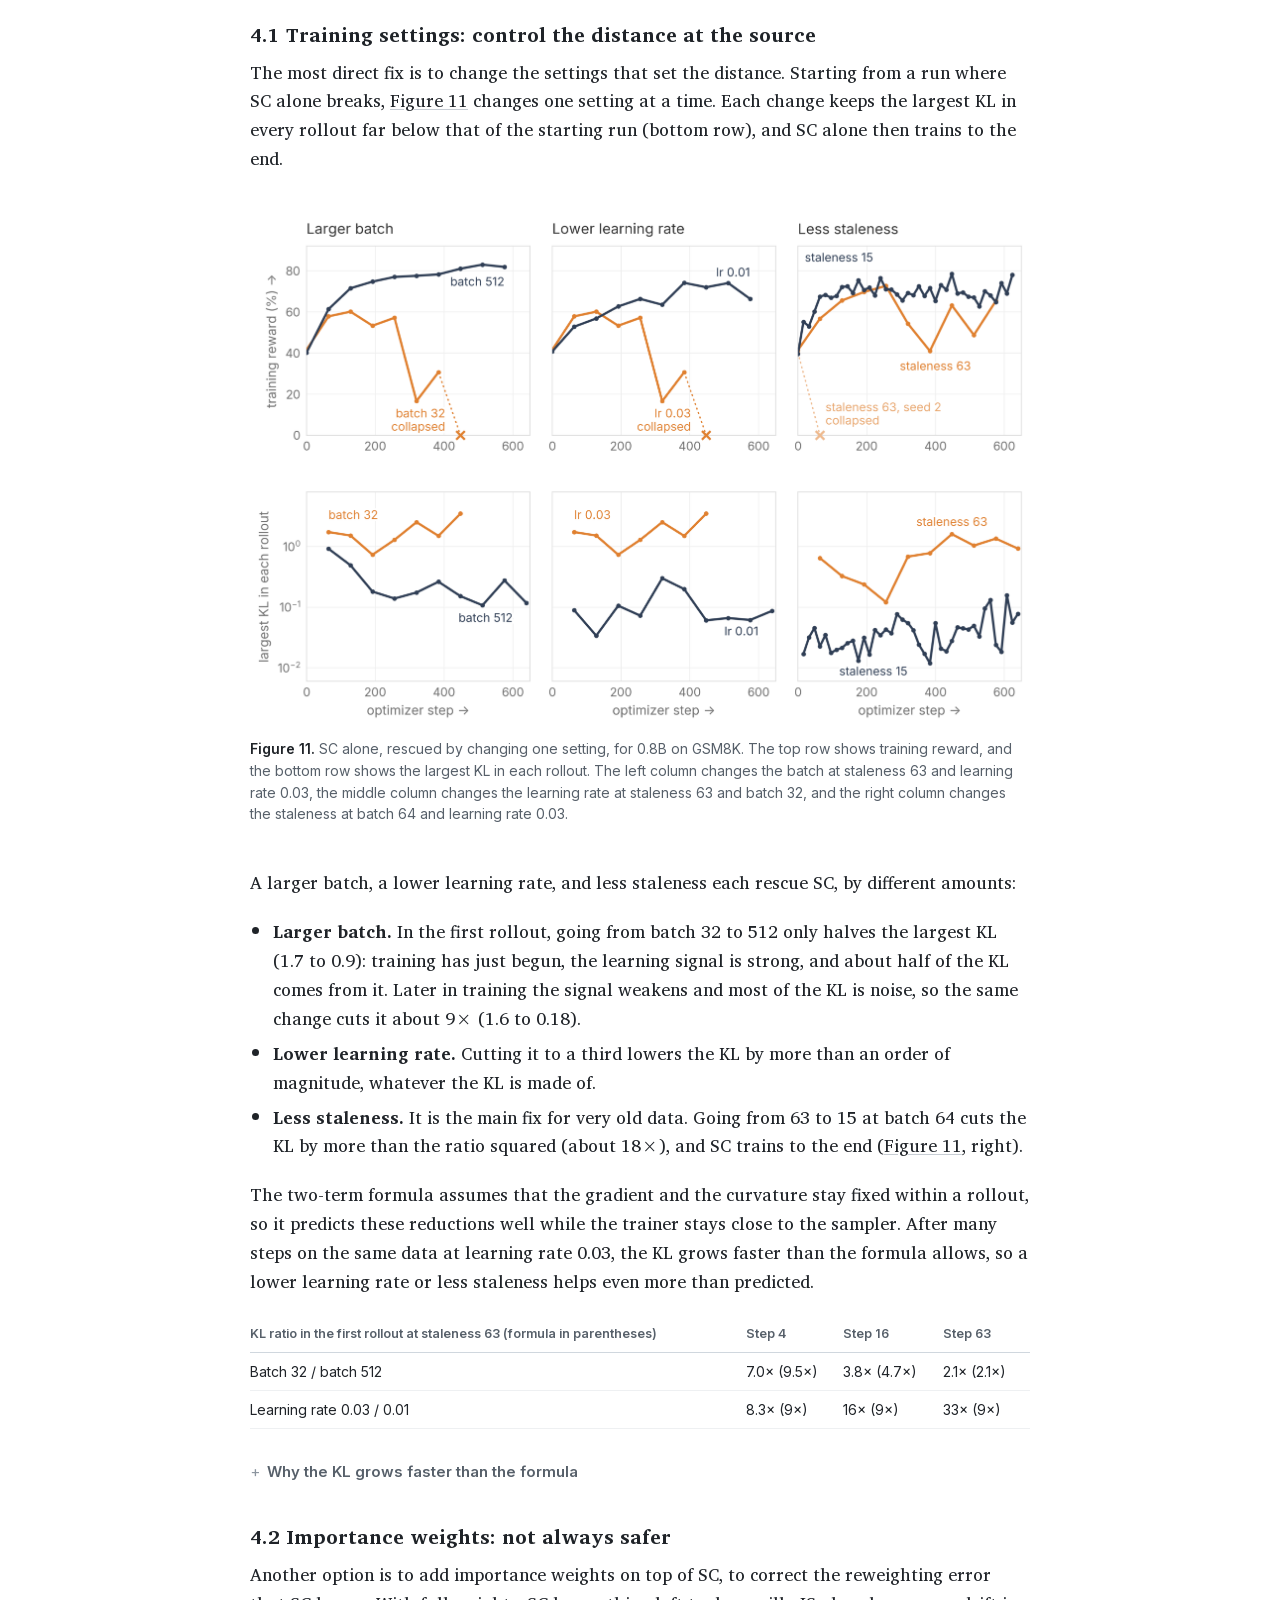
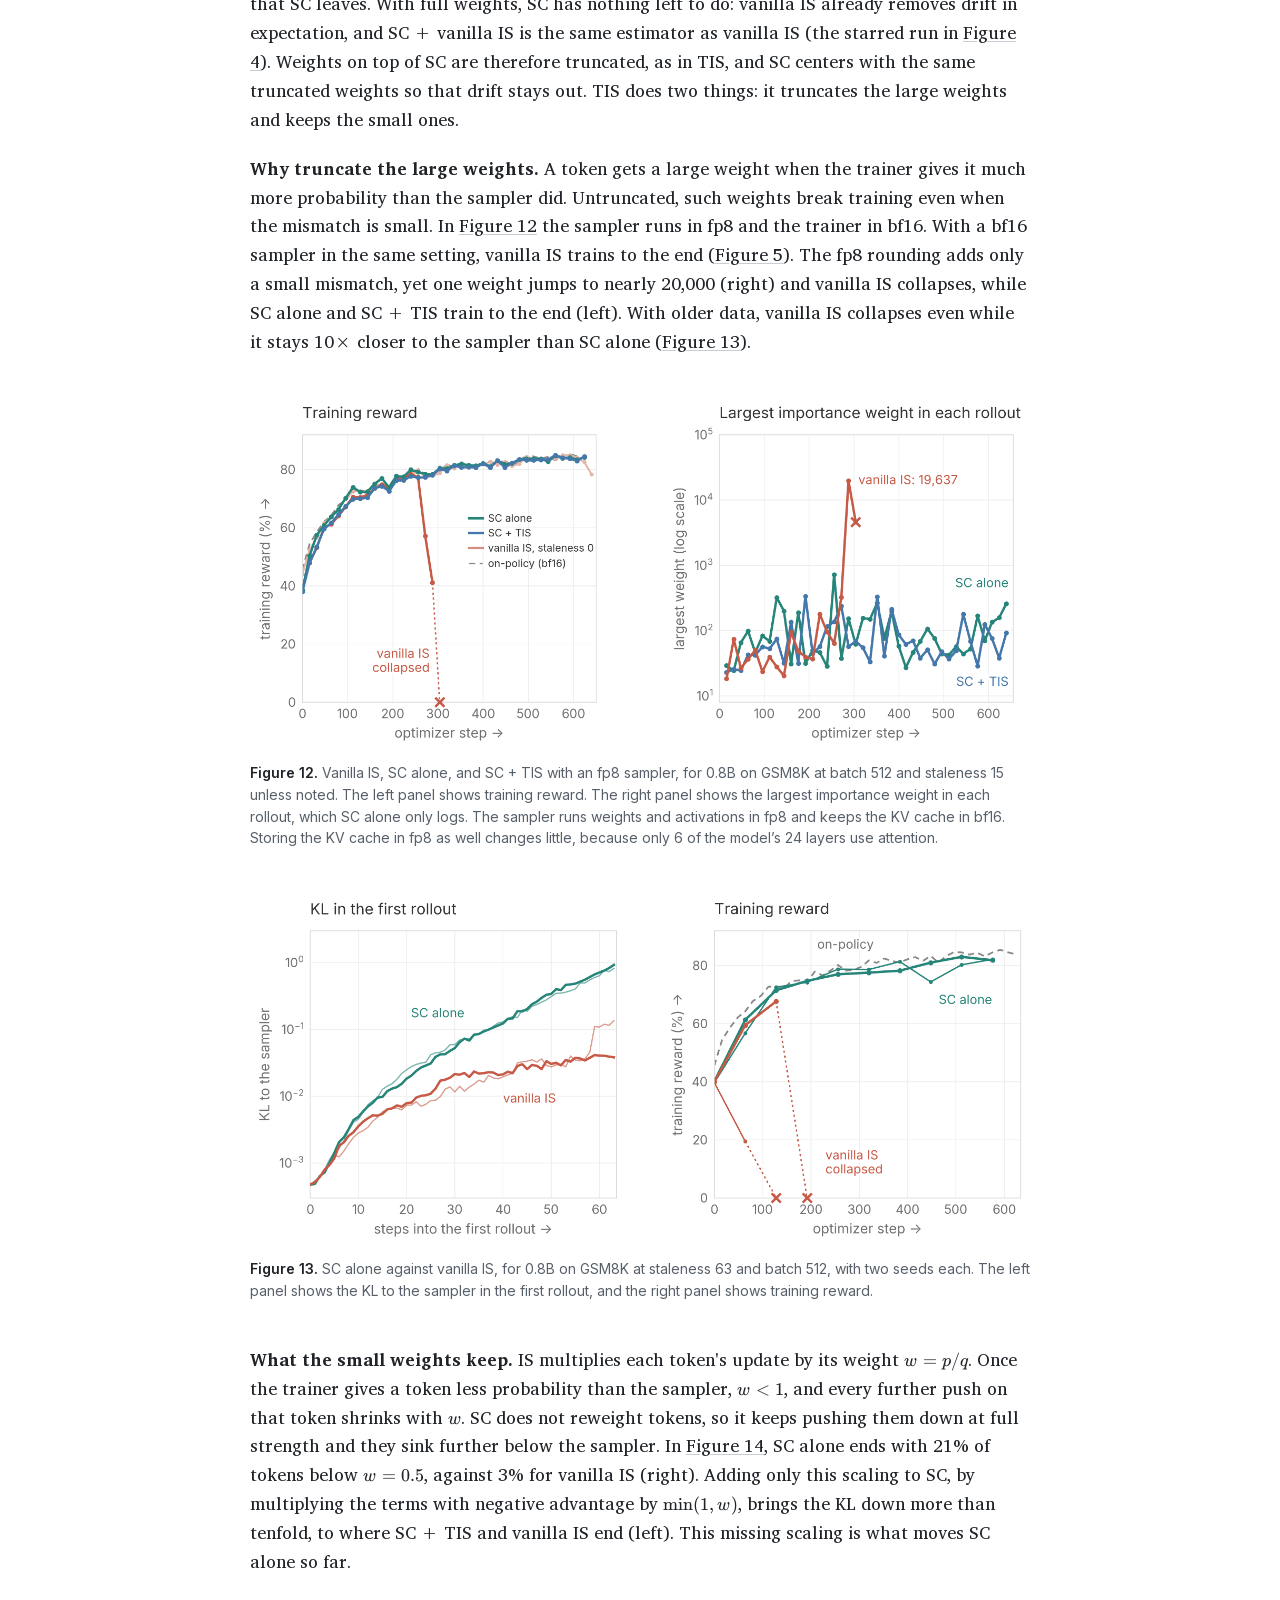
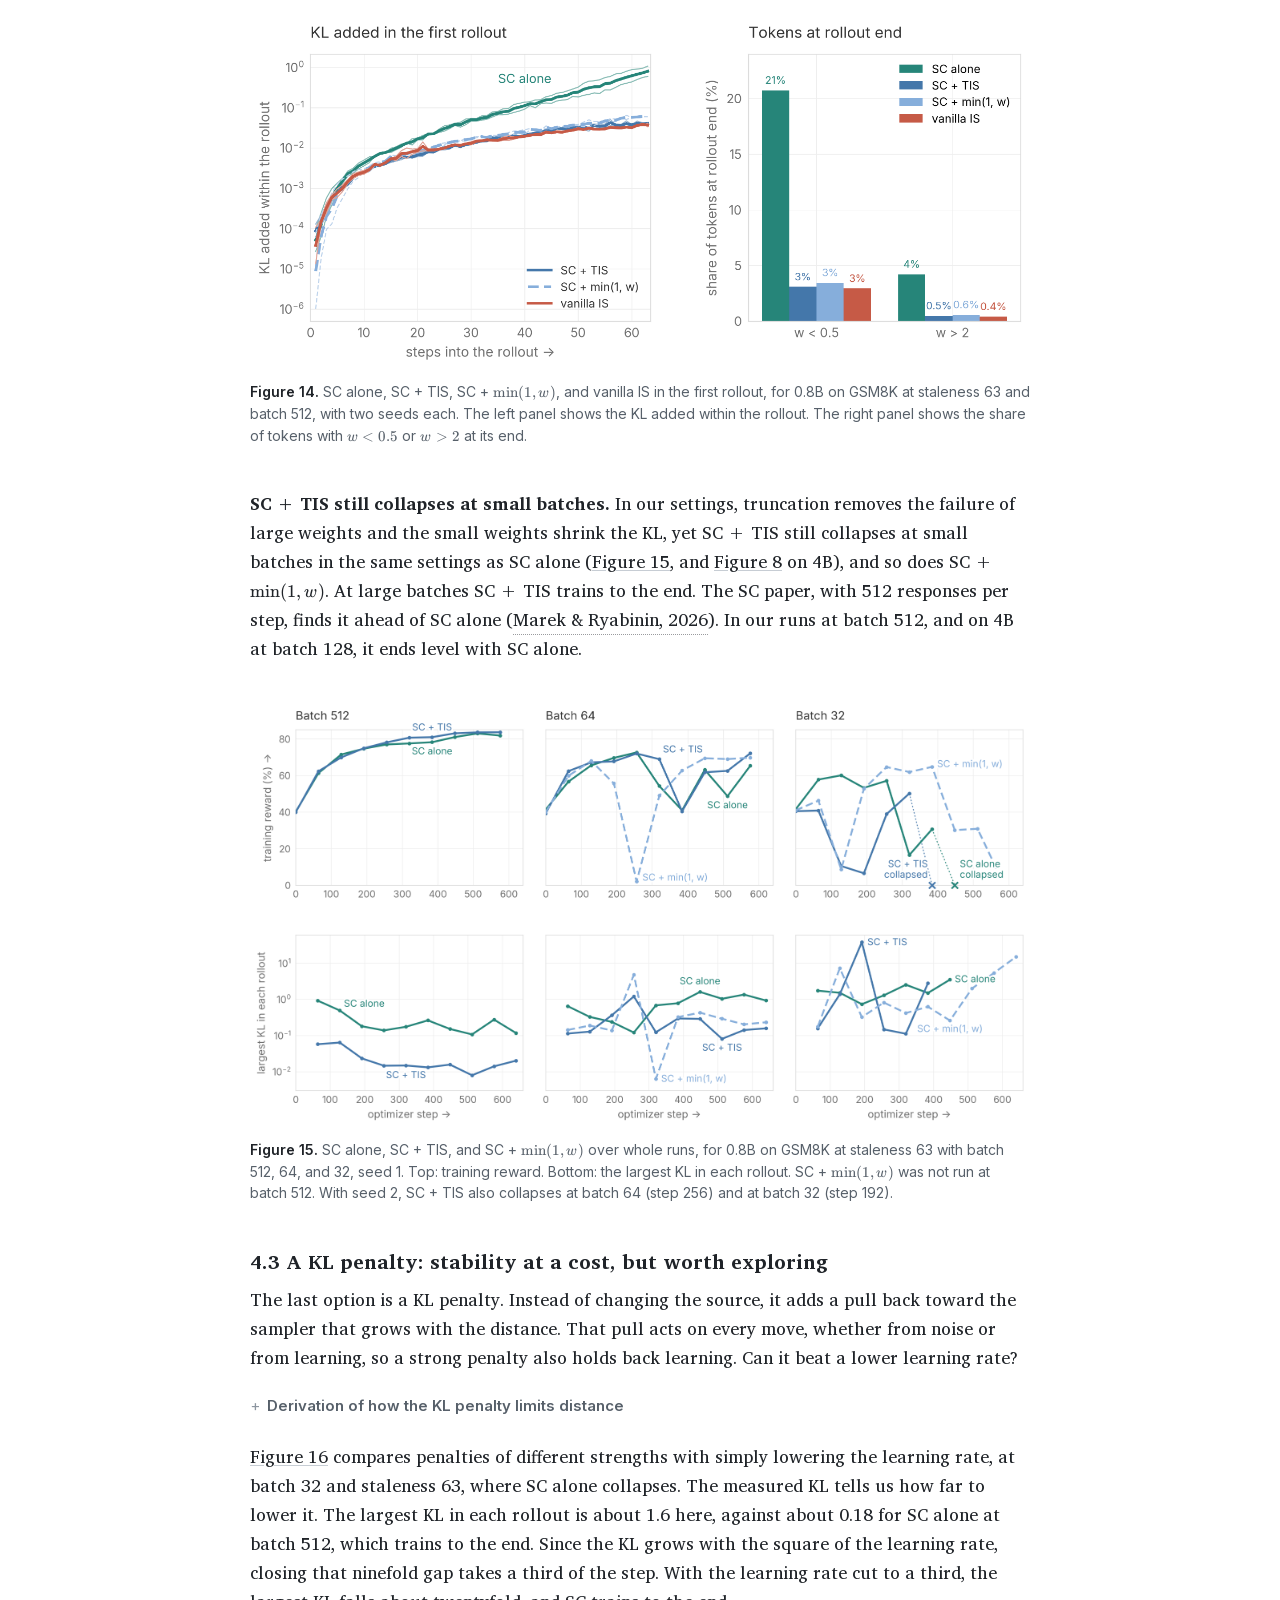
==== commit 6406e482: "x" ====
--- a/sc-drift-and-distance/index.html
+++ b/sc-drift-and-distance/index.html
@@ -255,7 +255,7 @@
 <p><b>On 4B, the default penalty barely learns.</b> With Tinker’s default penalty on DAPO-Math at batch 16 (purple in <a class="figref" href="#fig-8">Figure 8</a>), SC no longer collapses, but the training reward never trends up. Its final checkpoint scores 21% on AIME, close to the base model and far below the batch-128 runs (<a class="figref" href="#fig-9">Figure 9</a>). The same \(\beta\) that was too weak on 0.8B holds back learning here, so a penalty strength tuned in one setup does not carry over to another.</p>
 <h2 id="5-a-checklist-for-async-rl"><span id="sec-5"></span>5. A checklist for async RL</h2>
 <p><a class="figref" href="#fig-17">Figure 17</a> turns our results into a checklist.</p>
-<figure id="fig-17"><img src="figs/fig17_checklist_v3.png?v=2e3ab78d89" alt="Figure 17"><figcaption><b>Figure 17.</b> Our checklist for async RL. Rule out setup bugs, turn on score centering with TIS, and bring a far-off trainer closer at the source before adding a KL penalty.</figcaption></figure>
+<figure id="fig-17"><img src="figs/fig17_checklist_v3.png?v=de43951c34" alt="Figure 17"><figcaption><b>Figure 17.</b> Our checklist for async RL. Rule out setup bugs, turn on score centering with TIS, and bring a far-off trainer closer at the source before adding a KL penalty.</figcaption></figure>
 <p><b>1. Rule out setup bugs.</b> First measure the KL between the trainer and the sampler at zero staleness. It should be close to zero. If it is not, make sure the trainer uses the sampler’s temperature and top-p or top-k mask, replays its MoE routing, and trains on its token IDs instead of re-tokenized text, which can split differently. No correction can make up for a large mismatch from these bugs (<a class="cite" href="#ref-fang2025" title="Fang, Q., and Khazi, D. (2025). Mismatch Praxis: Rollout Settings and IS Corrections. Blog post. llmdata.com/blog/mismatch-praxis">Fang &amp; Khazi, 2025</a>).</p>
 <p><b>2. Turn on score centering, with TIS by default.</b> Drift pushes every step in the same direction and grows on its own, so a larger batch cannot fix it, but score centering removes it. Adding TIS keeps the KL lower, though it might not rescue a far-off trainer. Keep the weights truncated, since a single extreme weight can break vanilla IS.</p>
 <p><b>3. Watch how far the trainer moves.</b> The largest KL in each rollout is the signal to watch. While it stays small, nothing else is needed.</p>
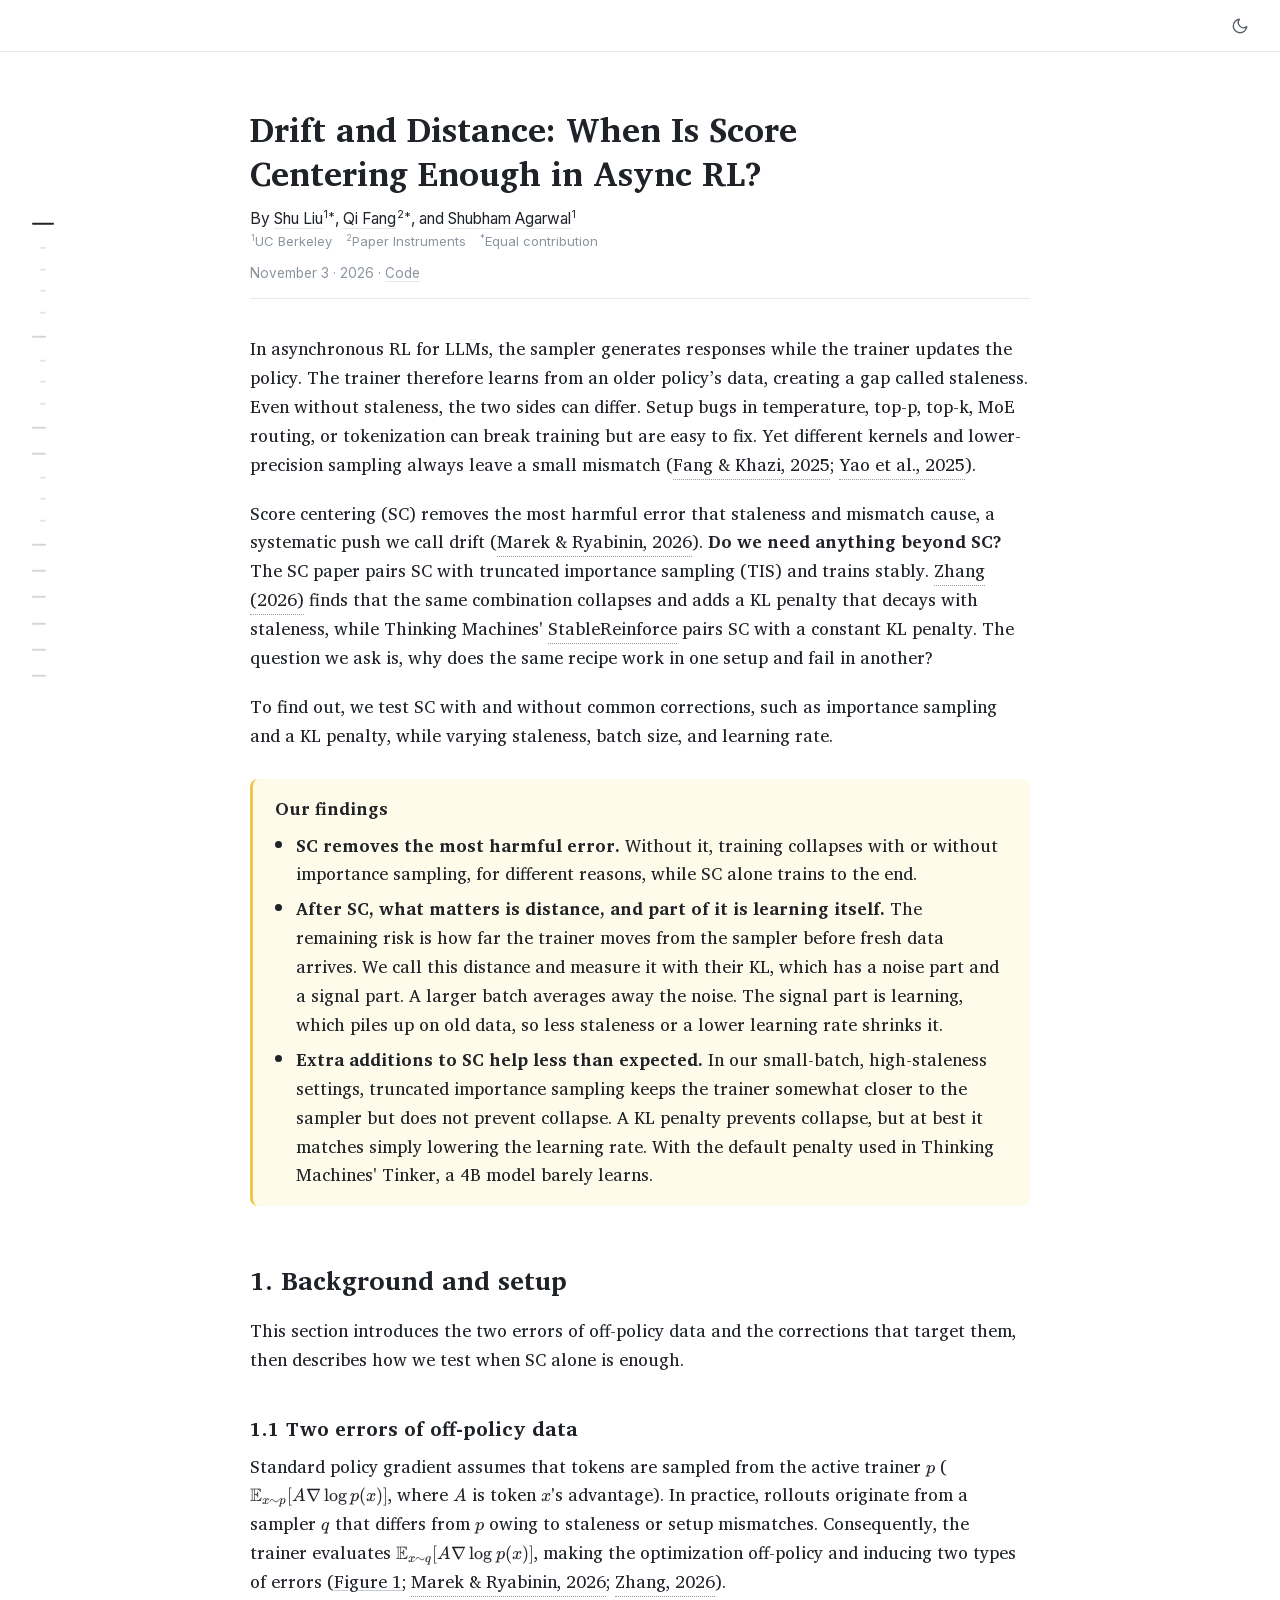
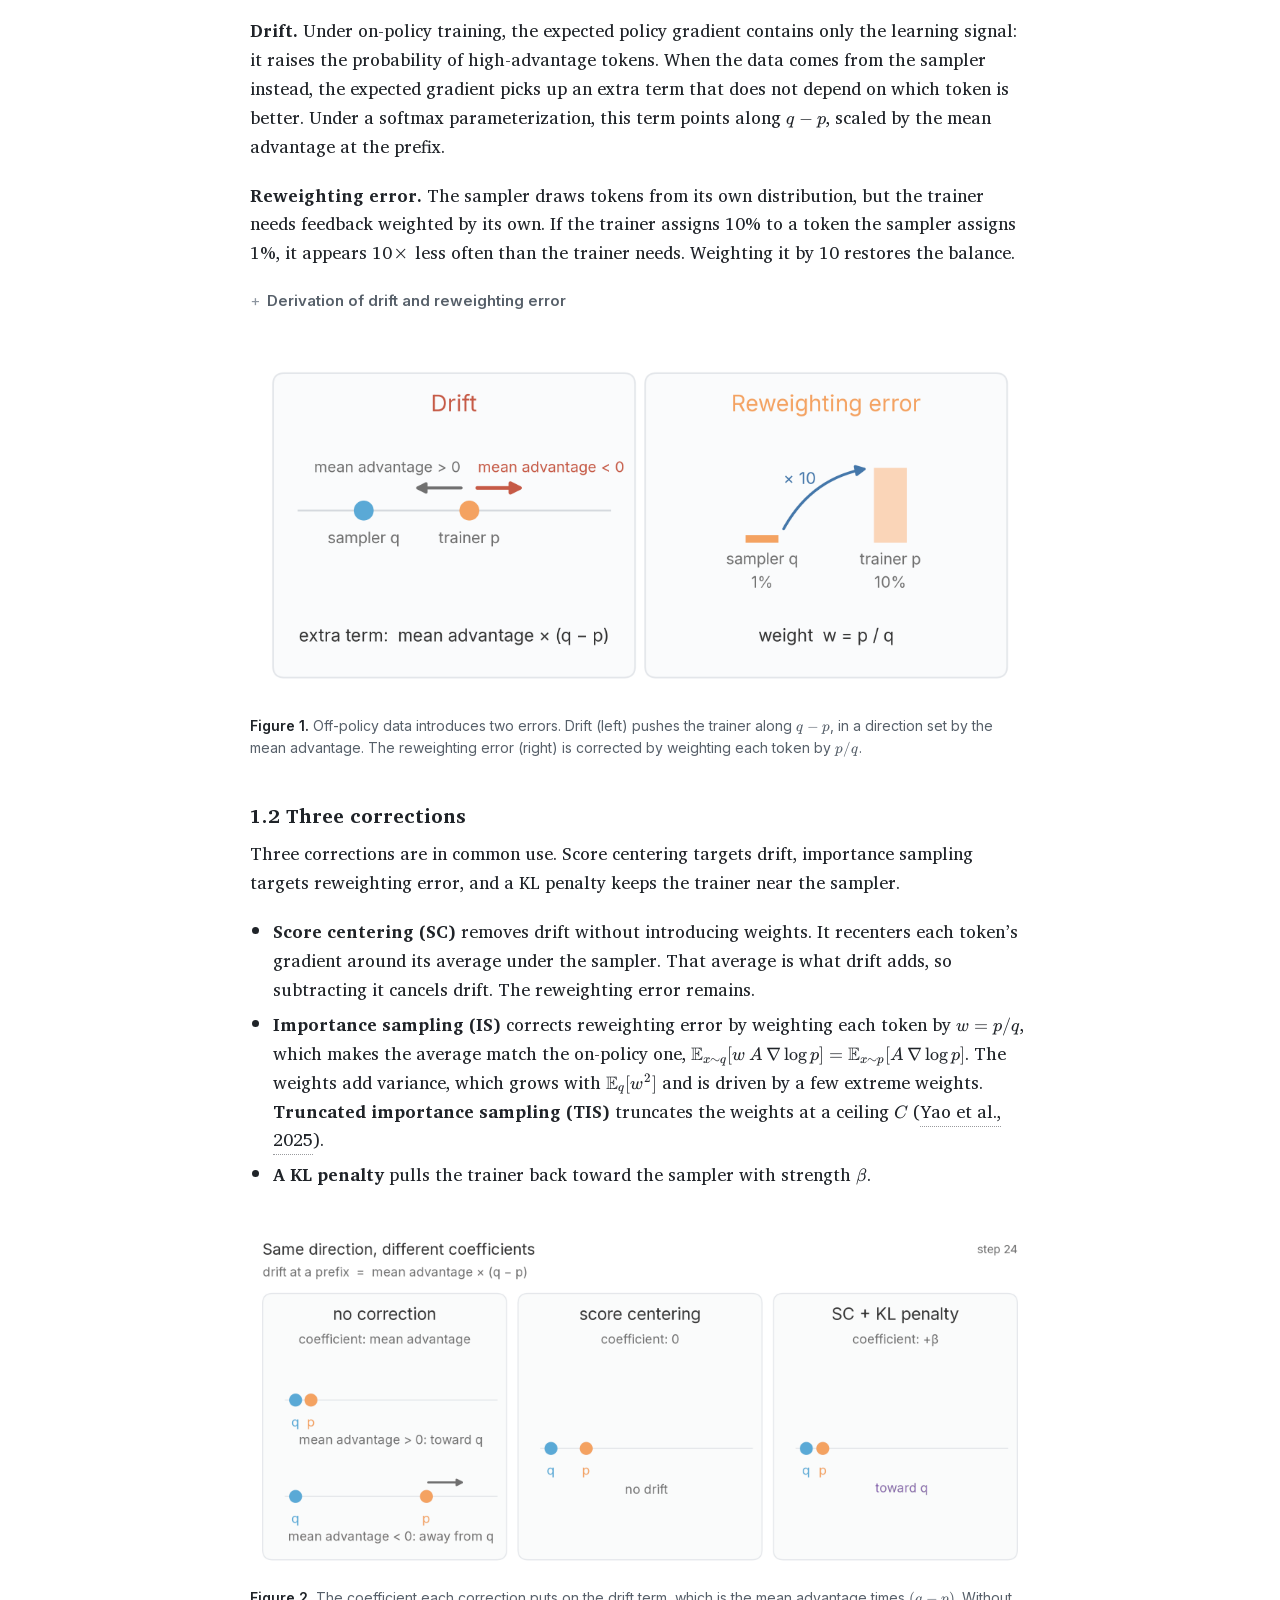
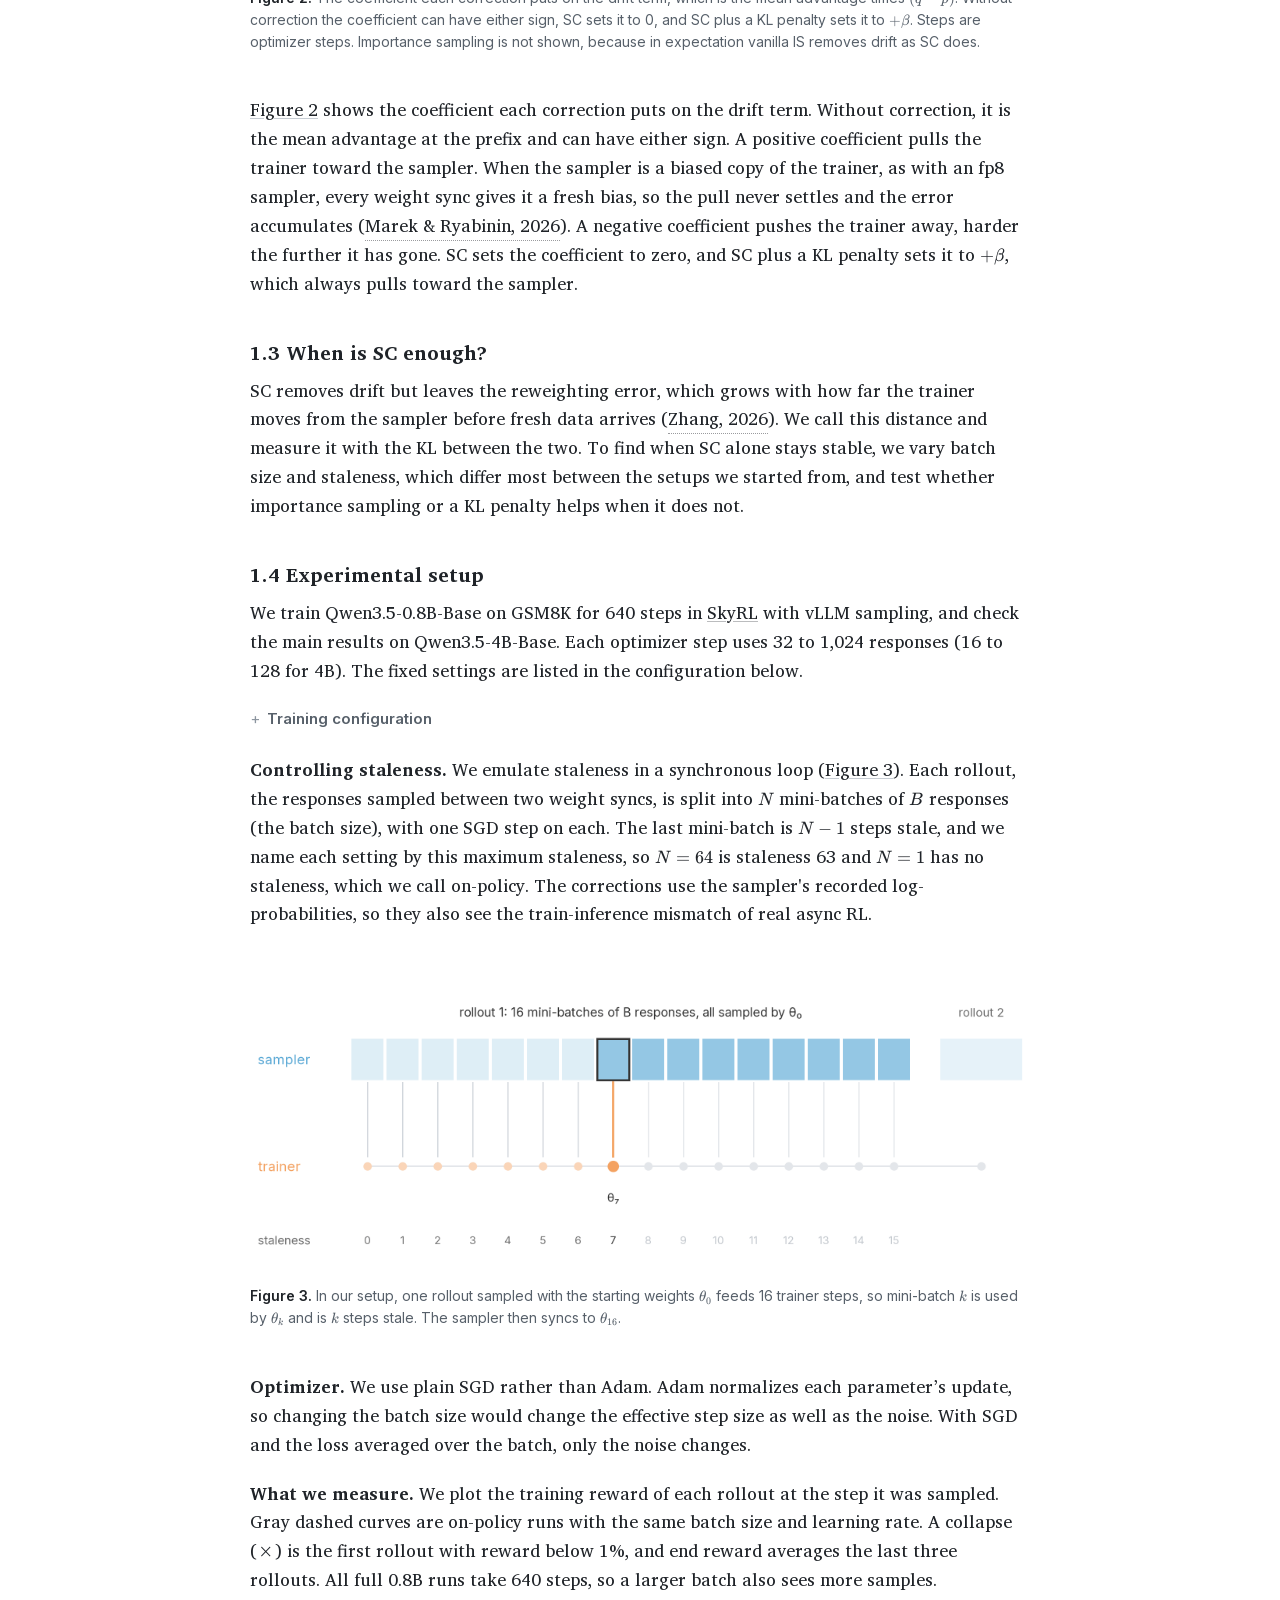
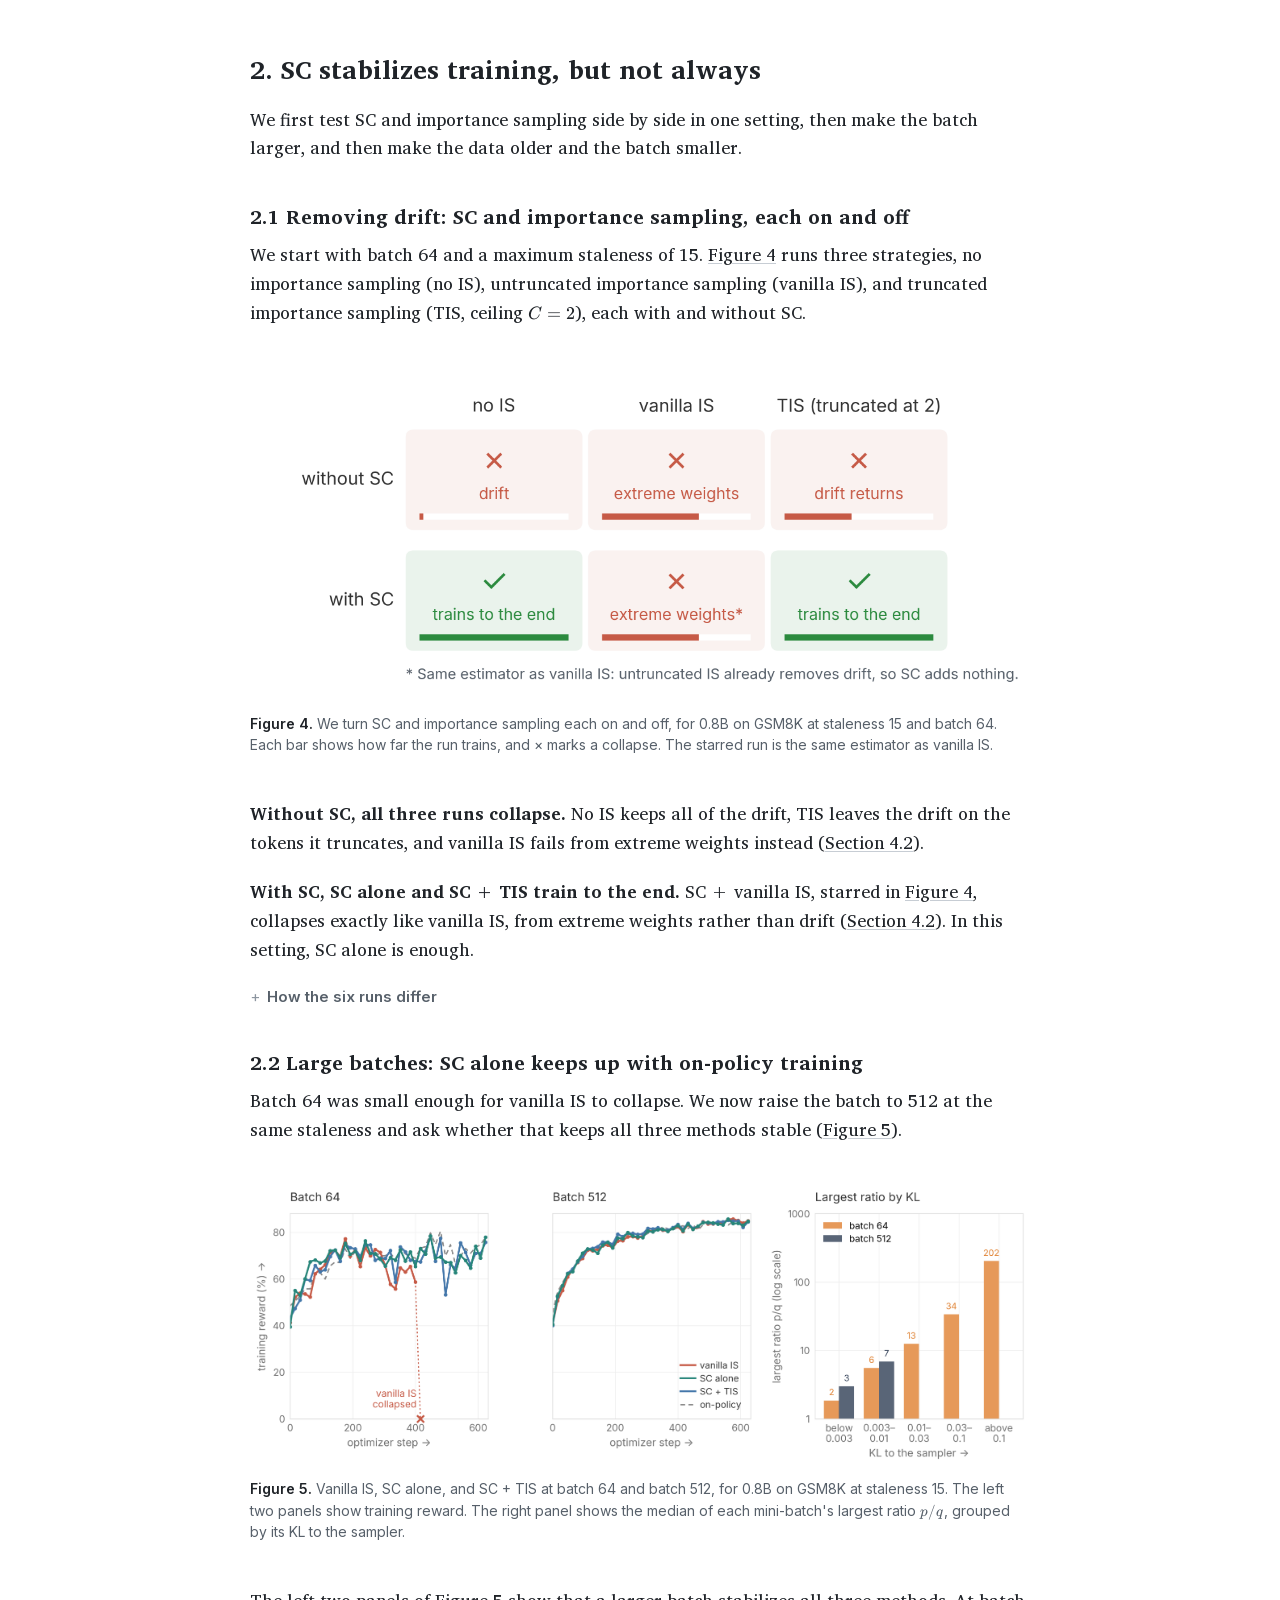
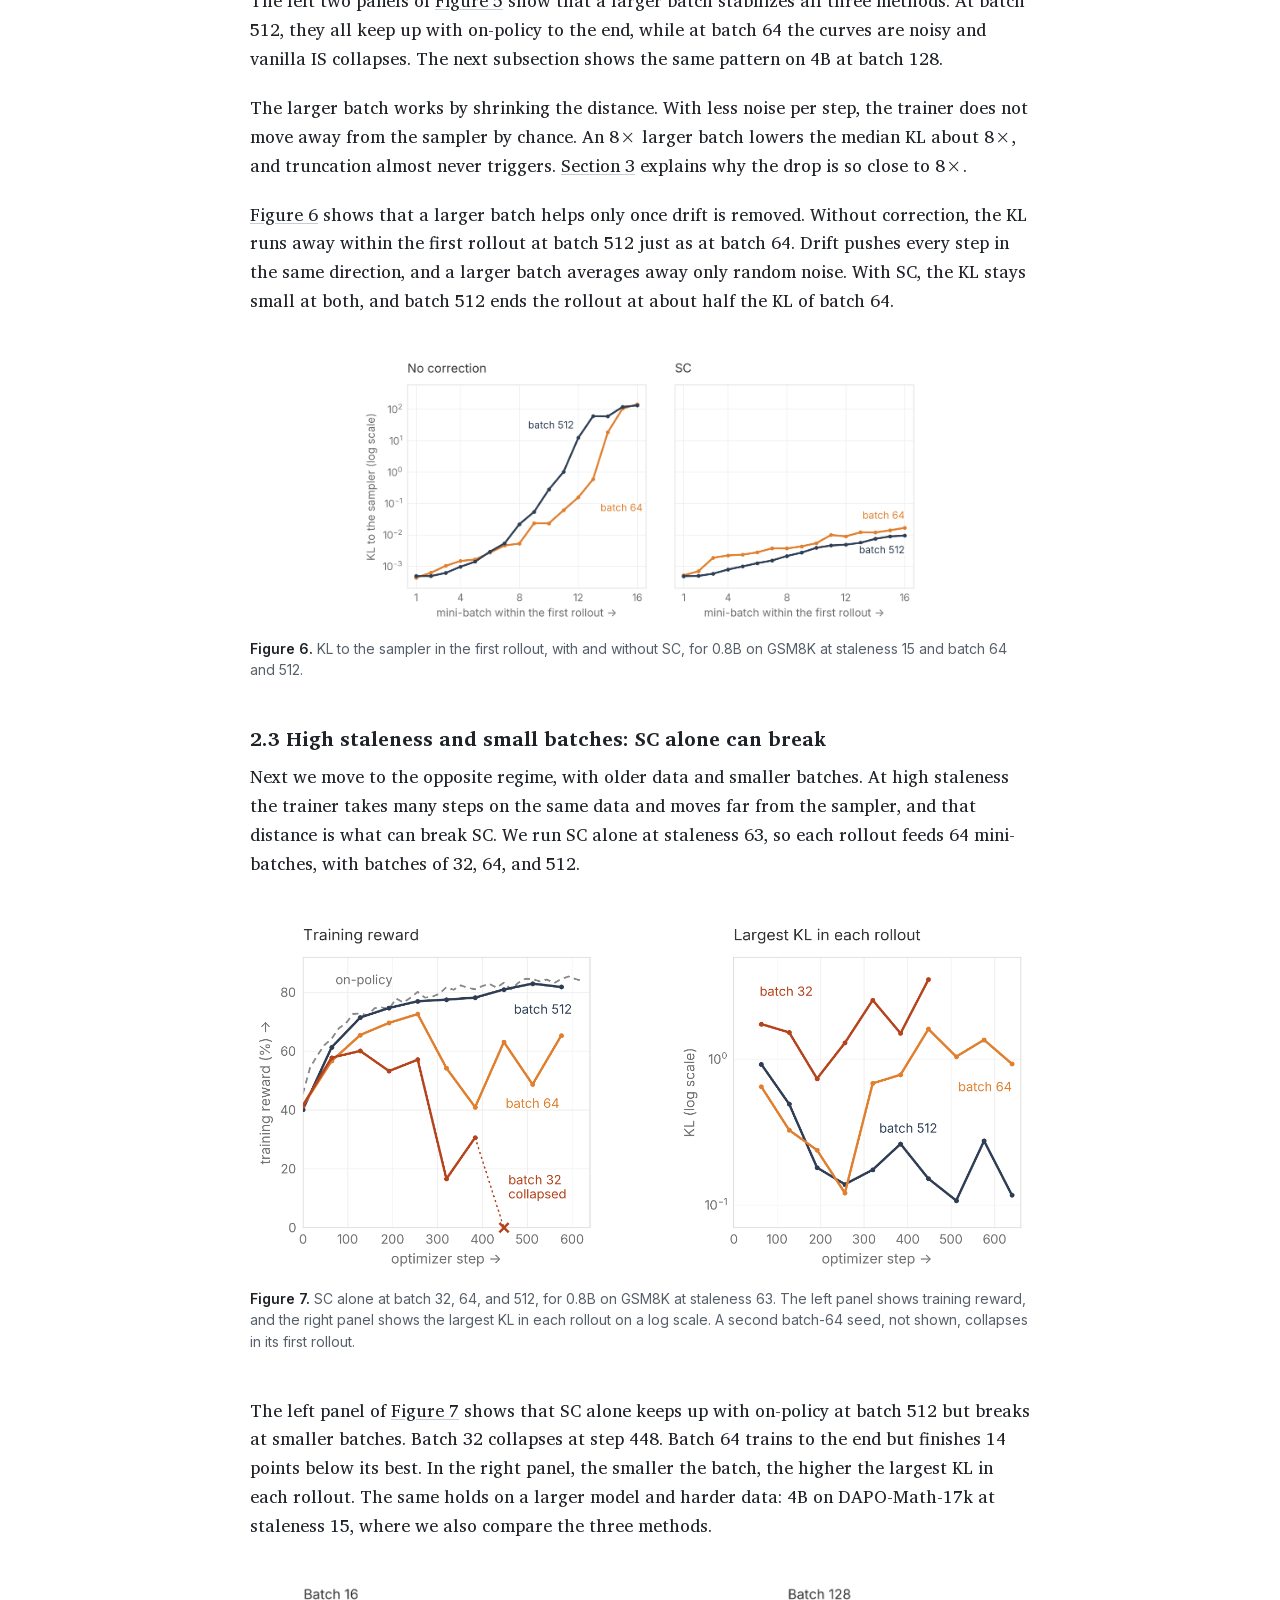
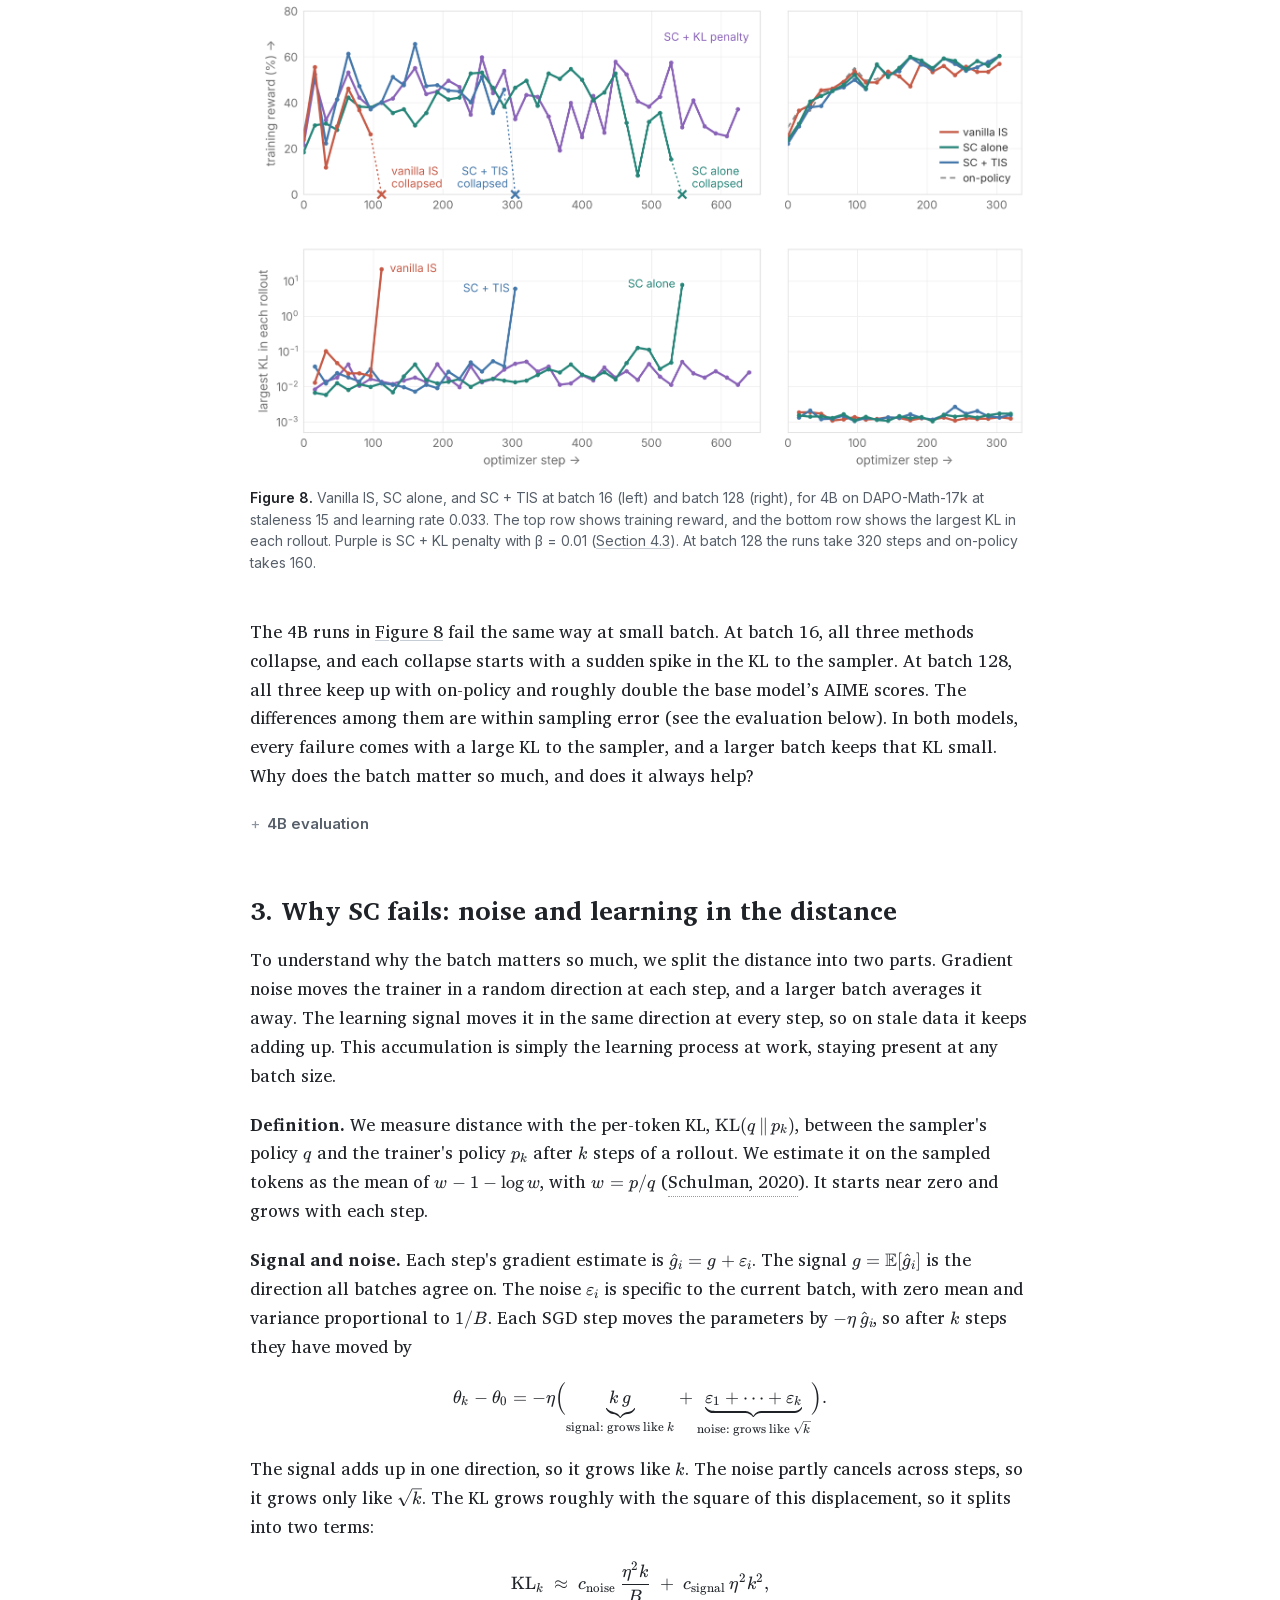
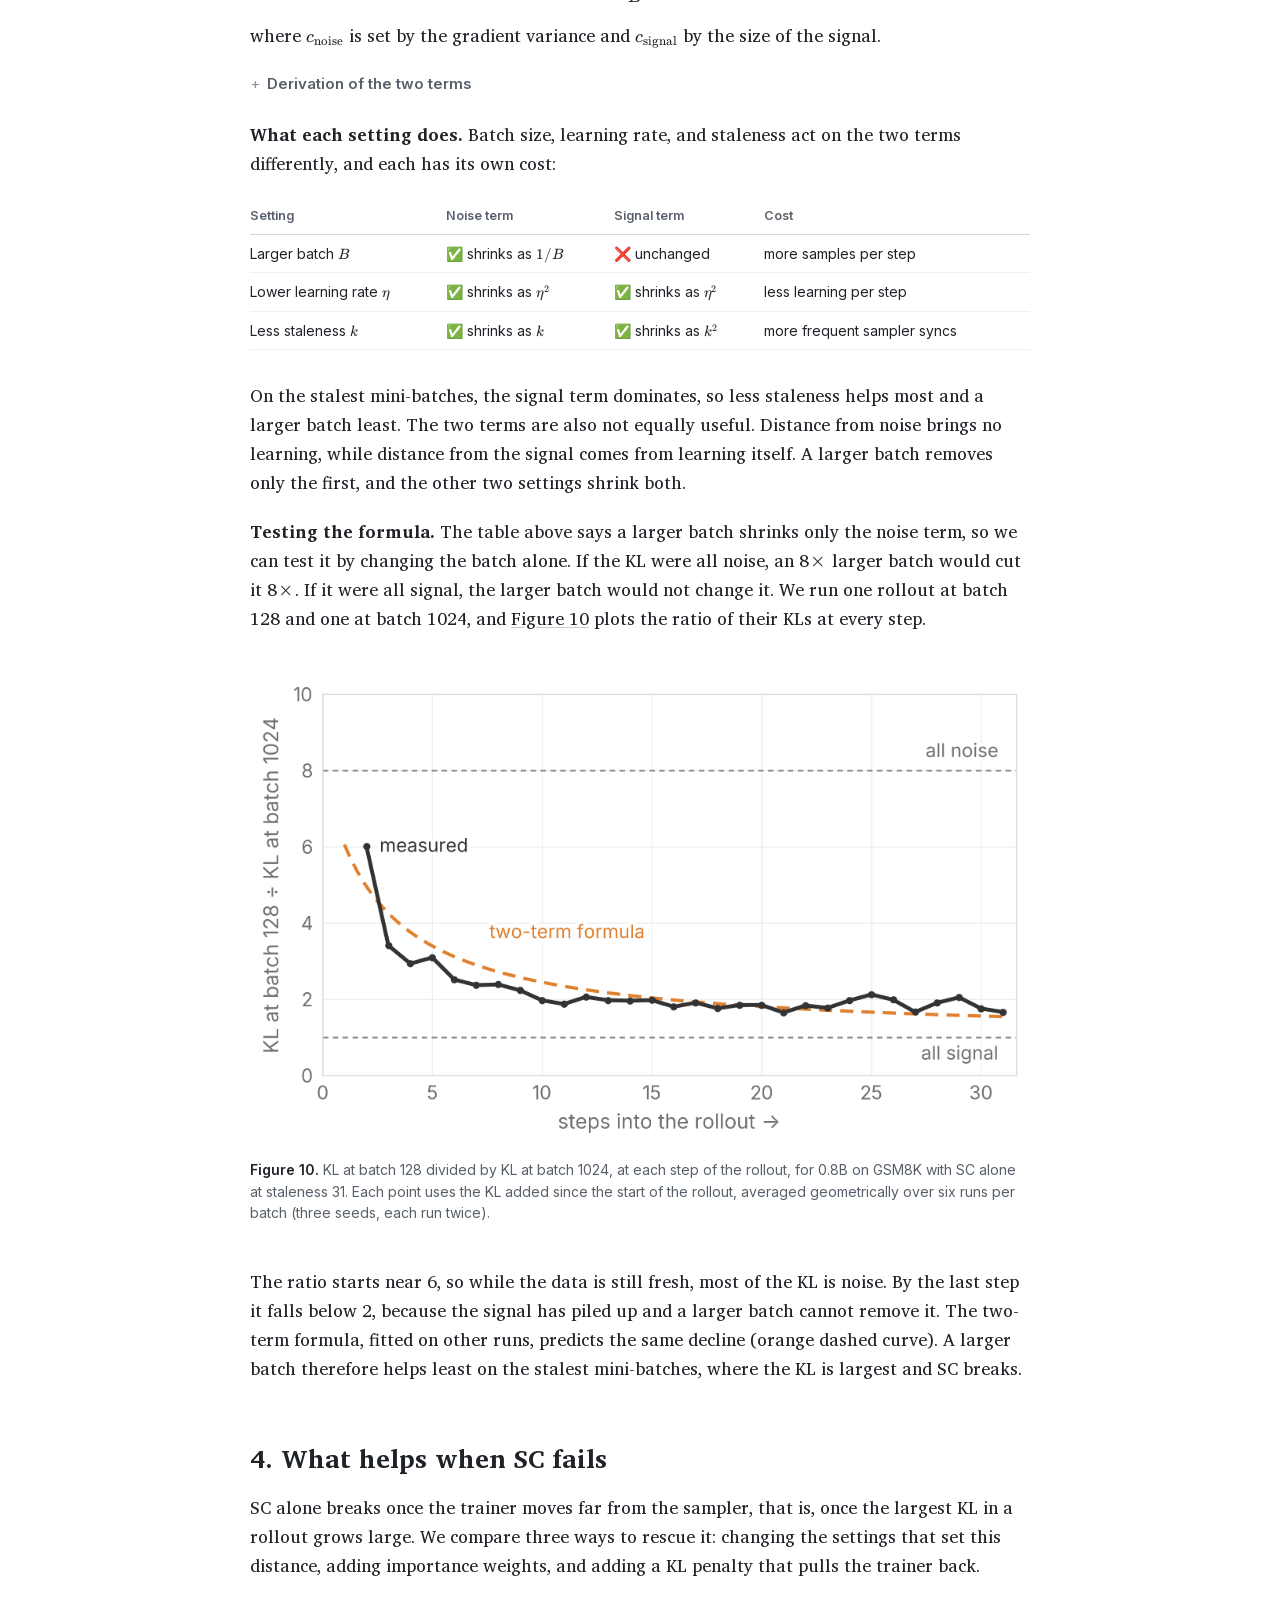
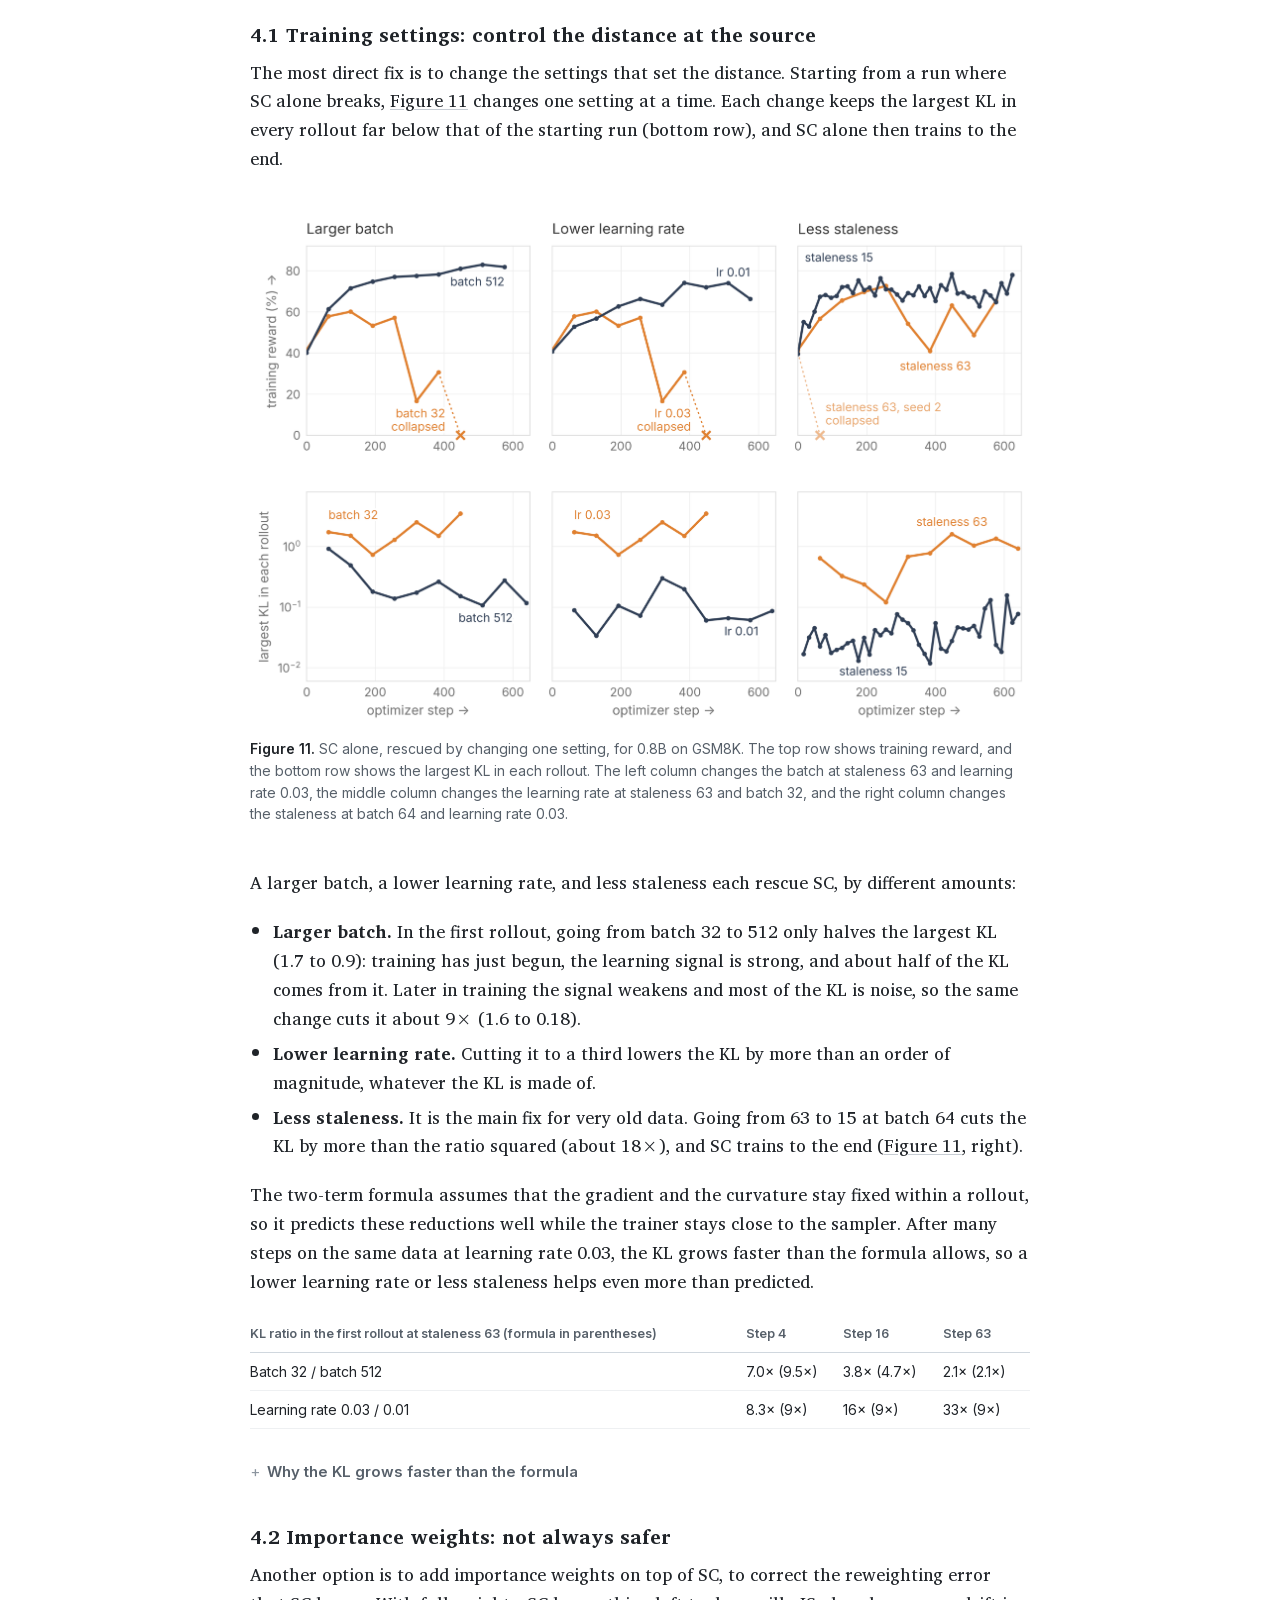
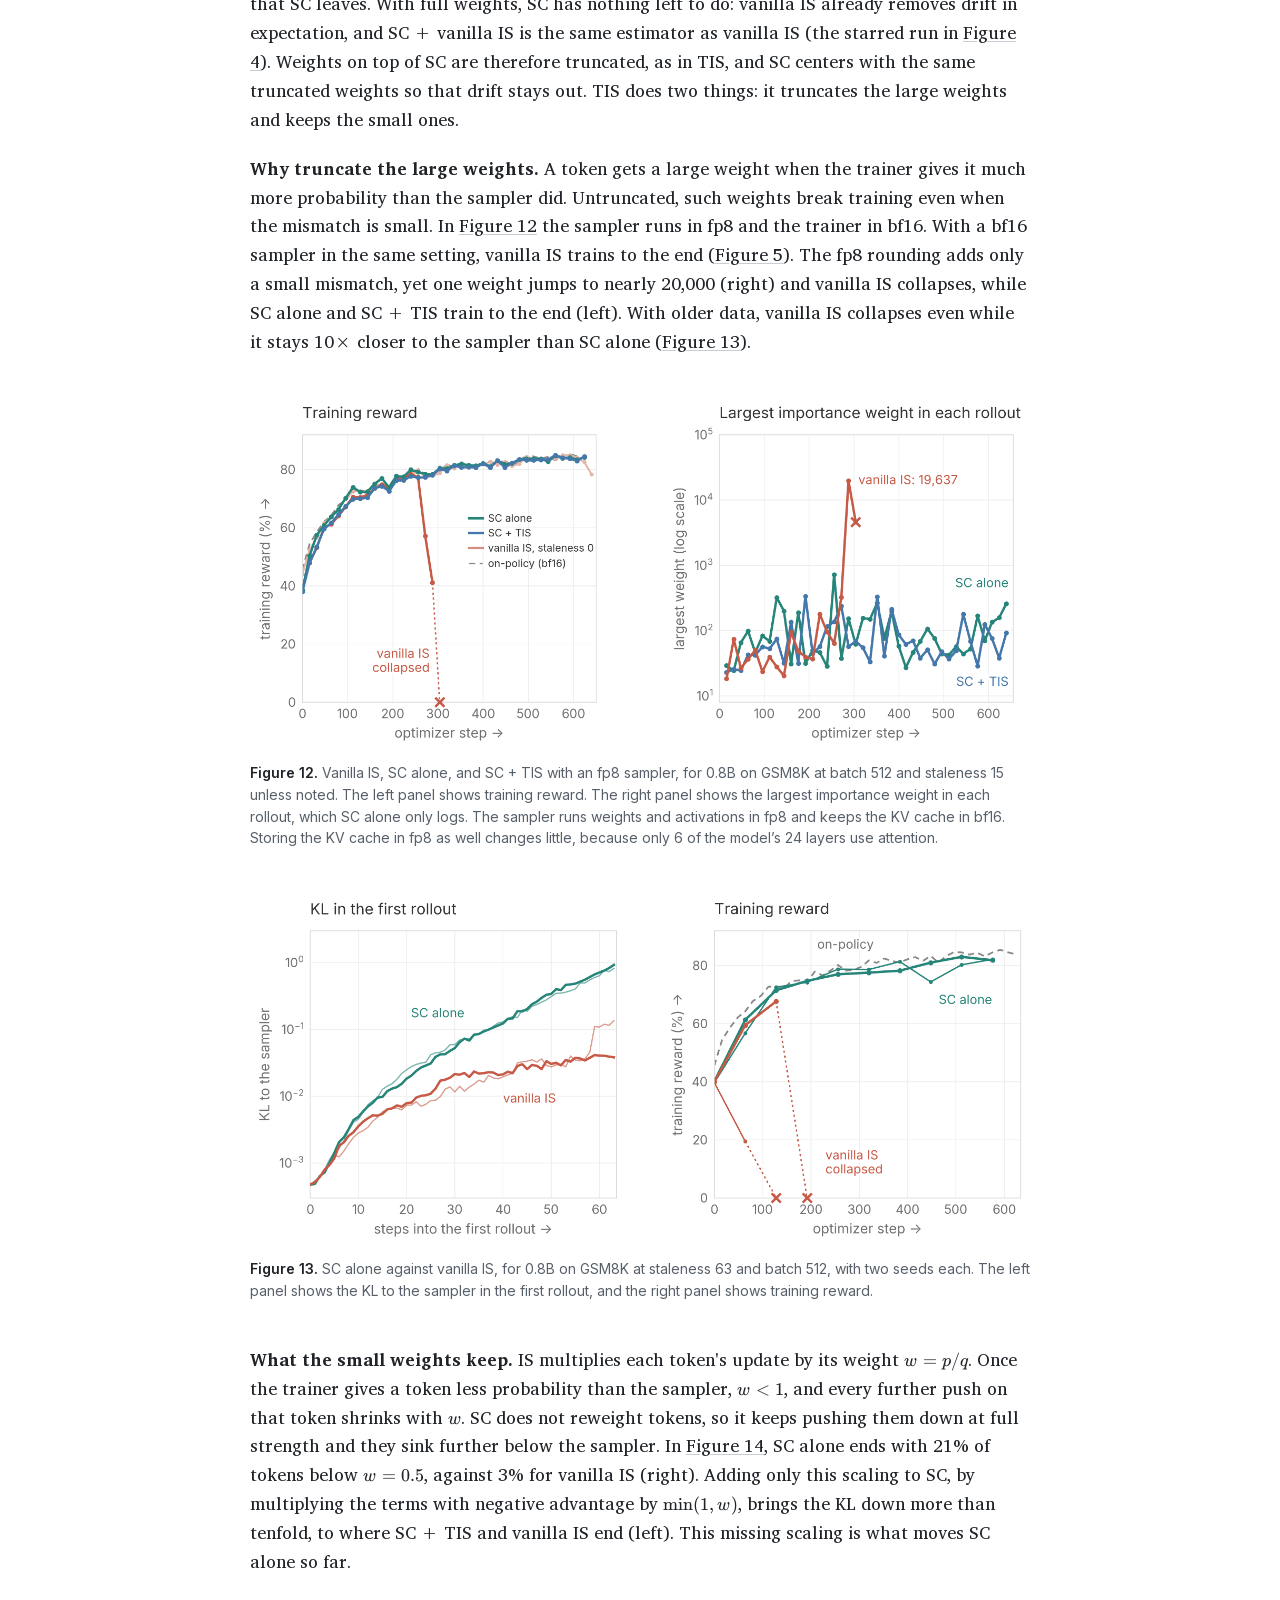
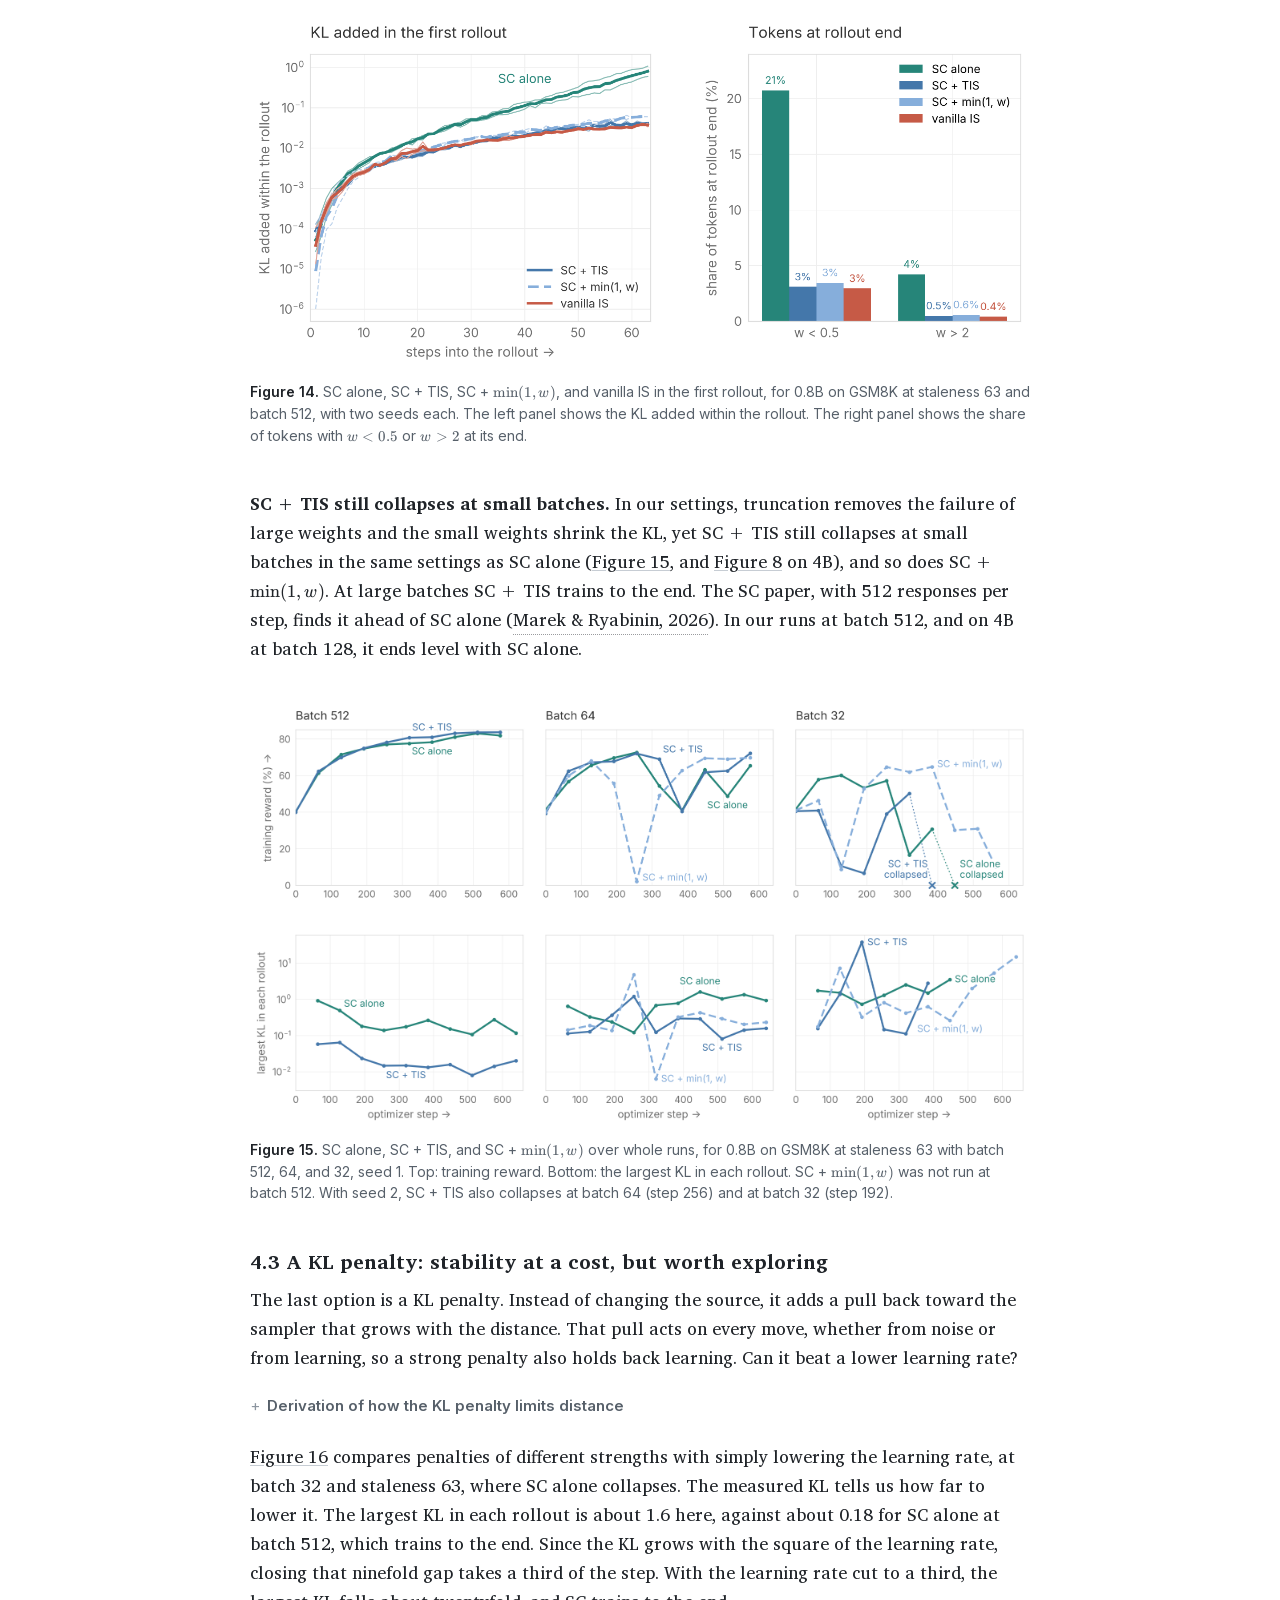
==== commit 92d23cfd: "x" ====
--- a/sc-drift-and-distance/index.html
+++ b/sc-drift-and-distance/index.html
@@ -1,5 +1,5 @@
 <!doctype html><html lang="en"><head><meta charset="utf-8"><script>try{var t=localStorage.getItem("theme")||(matchMedia("(prefers-color-scheme: dark)").matches?"dark":"light");document.documentElement.dataset.theme=t}catch(e){}</script><meta name="viewport" content="width=device-width,initial-scale=1">
-<title>Drift and Distance: When Is Score Centering Enough in Async RL?</title>
+<title>Drift and Distance: When Is Score Centering Enough in Async RL?</title><link rel="icon" href="/favicon.ico" sizes="32x32"><link rel="icon" href="/favicon.svg" type="image/svg+xml"><link rel="apple-touch-icon" href="/apple-touch-icon.png">
 <meta name="description" content="Score centering removes drift. What it leaves is the distance between trainer and sampler, set by batch size, learning rate, and staleness. When SC alone still breaks, fix the source first."><meta property="og:type" content="article"><meta property="og:title" content="Drift and Distance: When Is Score Centering Enough in Async RL?"><meta property="og:description" content="Score centering removes drift. What it leaves is the distance between trainer and sampler, set by batch size, learning rate, and staleness. When SC alone still breaks, fix the source first."><meta property="og:url" content="https://rl-cookbook.github.io/sc-drift-and-distance/"><meta property="og:image" content="https://rl-cookbook.github.io/sc-drift-and-distance/figs/card.png"><meta property="og:image:width" content="2400"><meta property="og:image:height" content="1260"><meta name="twitter:card" content="summary_large_image"><meta name="twitter:title" content="Drift and Distance: When Is Score Centering Enough in Async RL?"><meta name="twitter:description" content="Score centering removes drift. What it leaves is the distance between trainer and sampler, set by batch size, learning rate, and staleness. When SC alone still breaks, fix the source first."><meta name="twitter:image" content="https://rl-cookbook.github.io/sc-drift-and-distance/figs/card.png">
 <link rel="stylesheet" href="../assets/fonts.css"><link rel="stylesheet" href="../assets/katex/katex.min.css">
 <script defer src="../assets/katex/katex.min.js"></script><script defer src="../assets/katex/auto-render.min.js"></script>
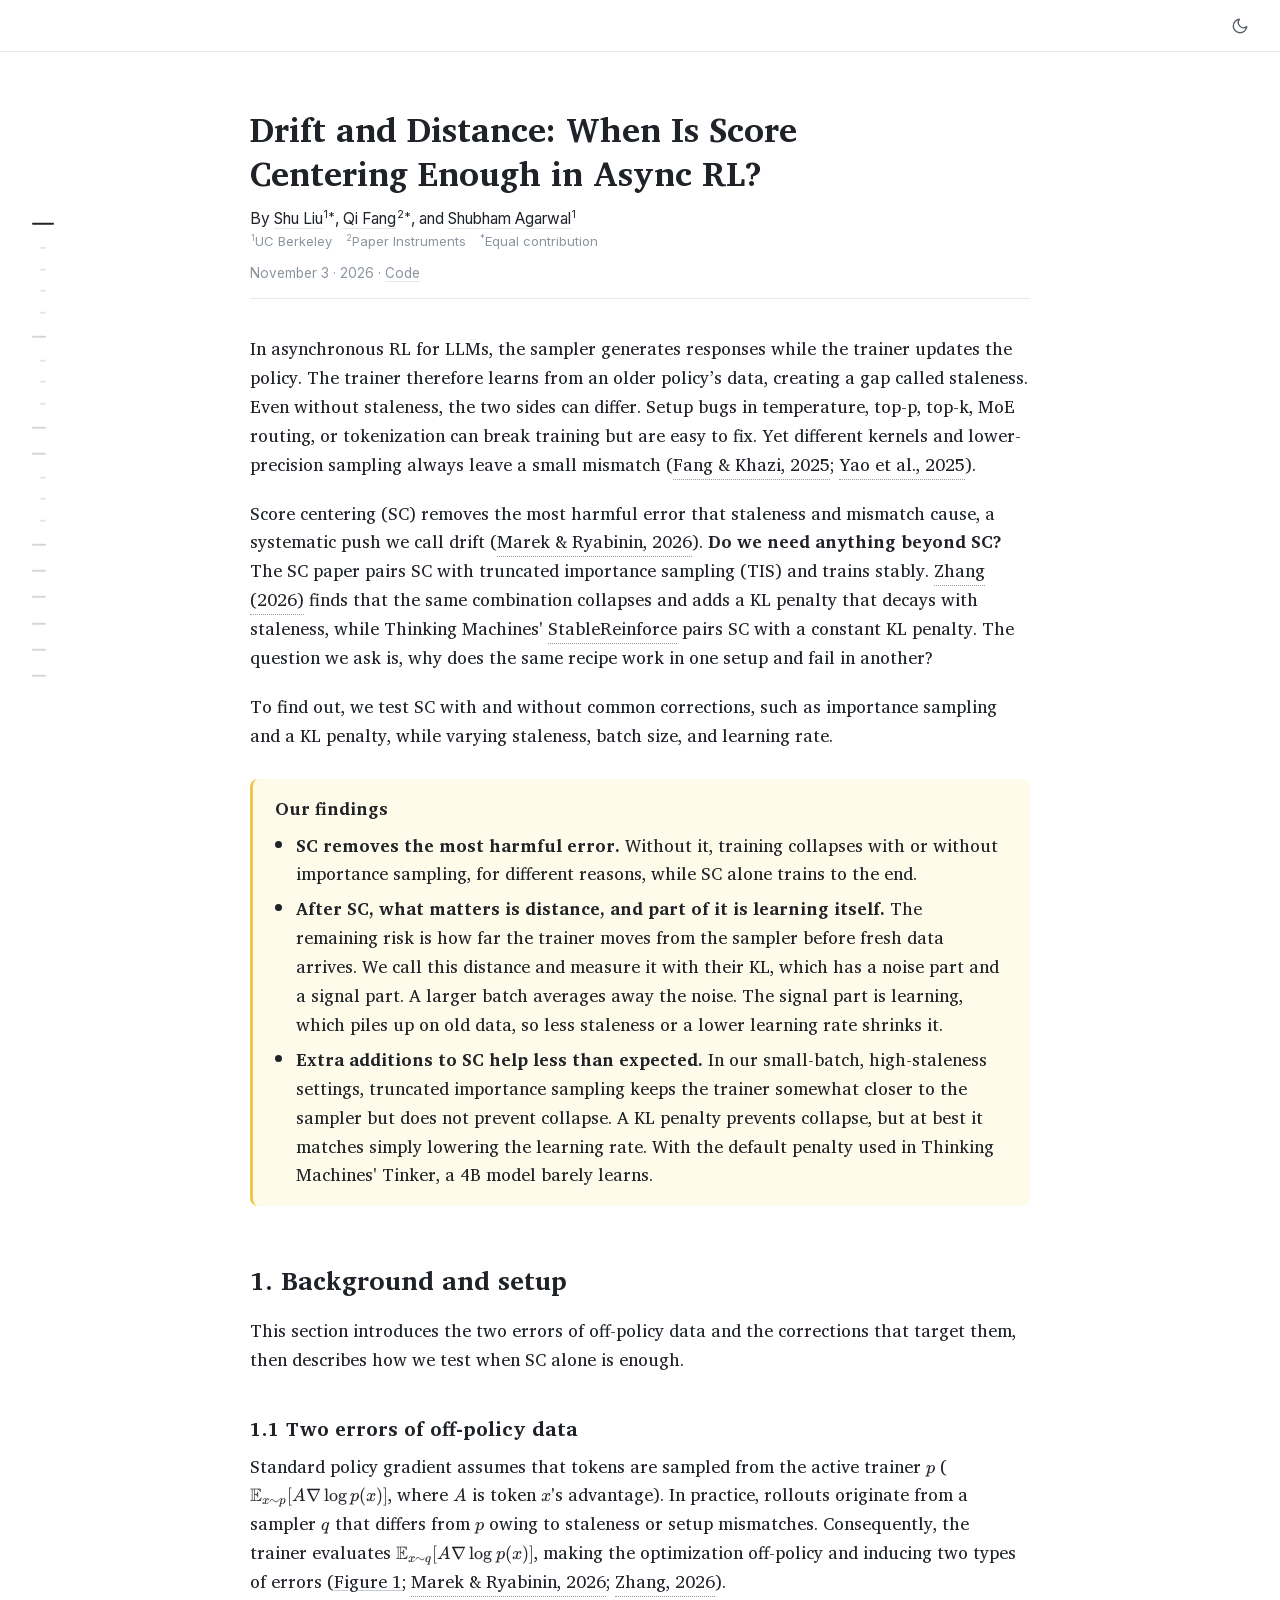
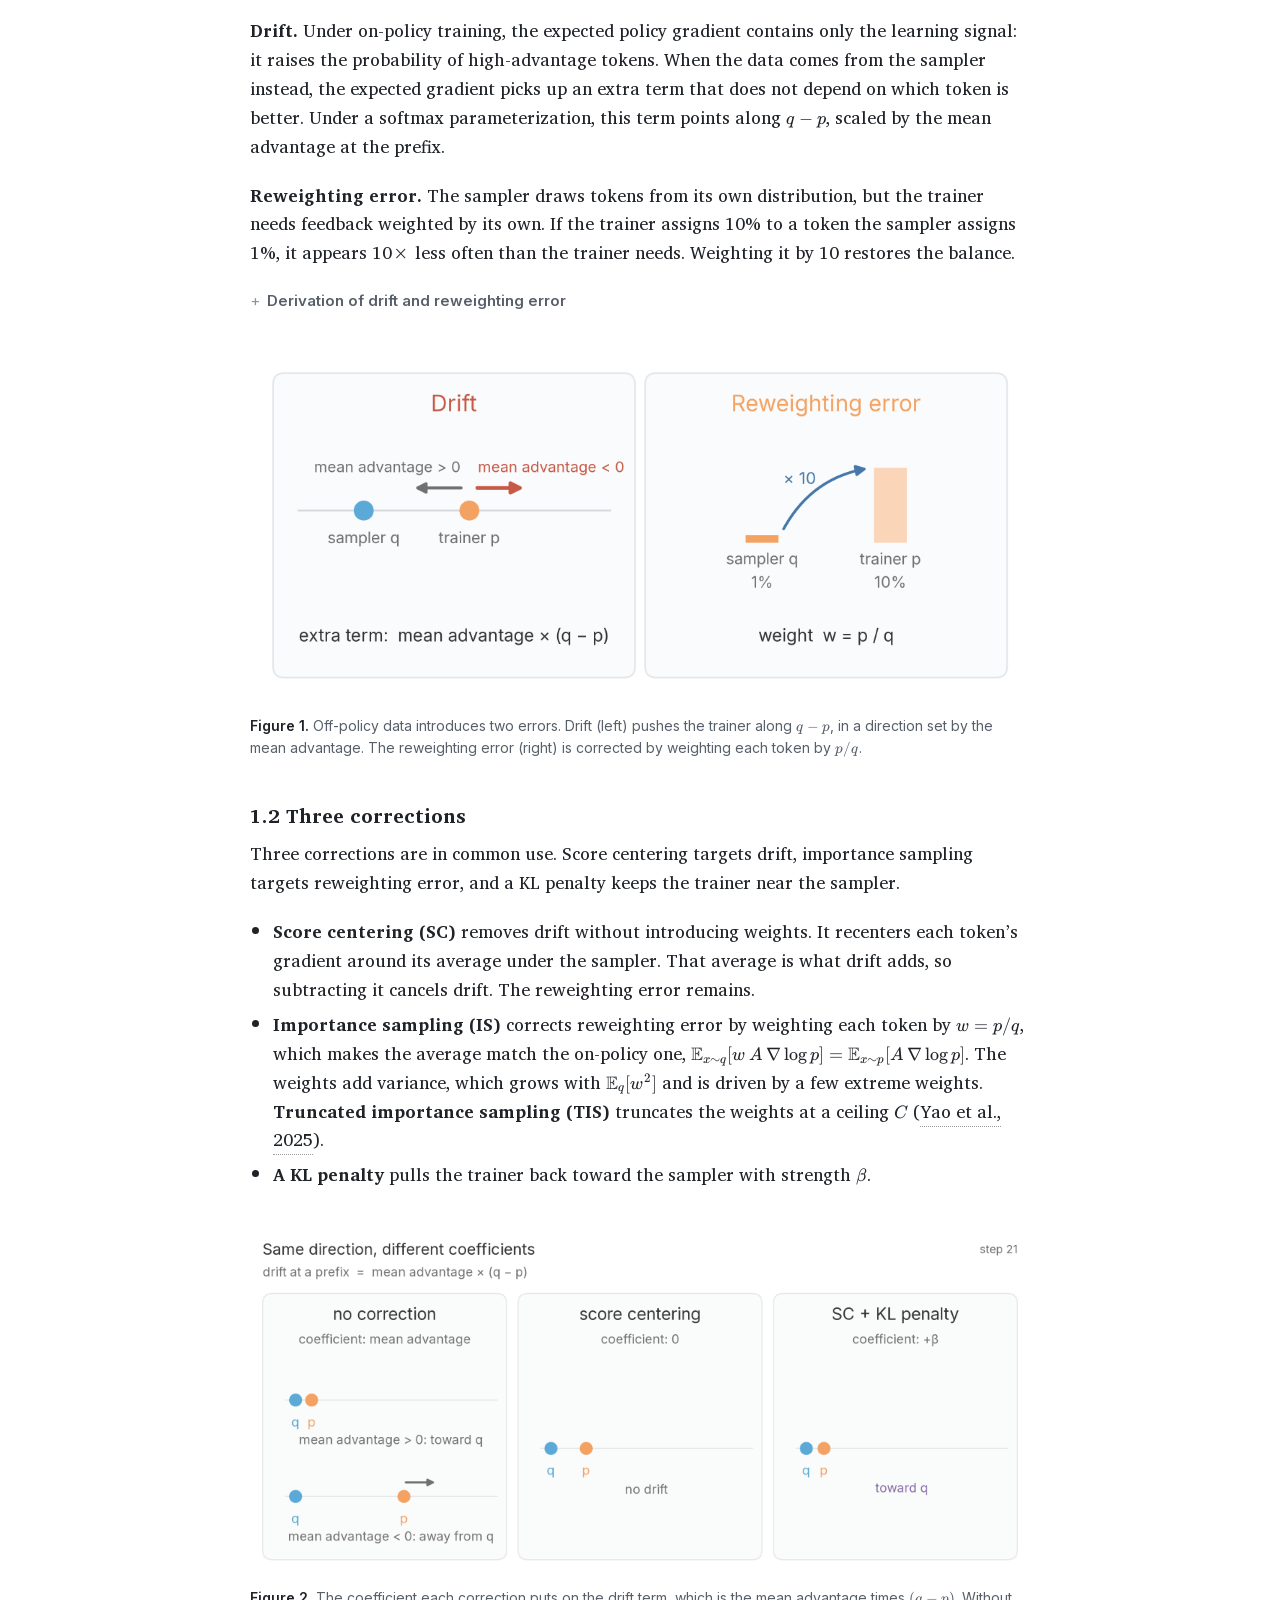
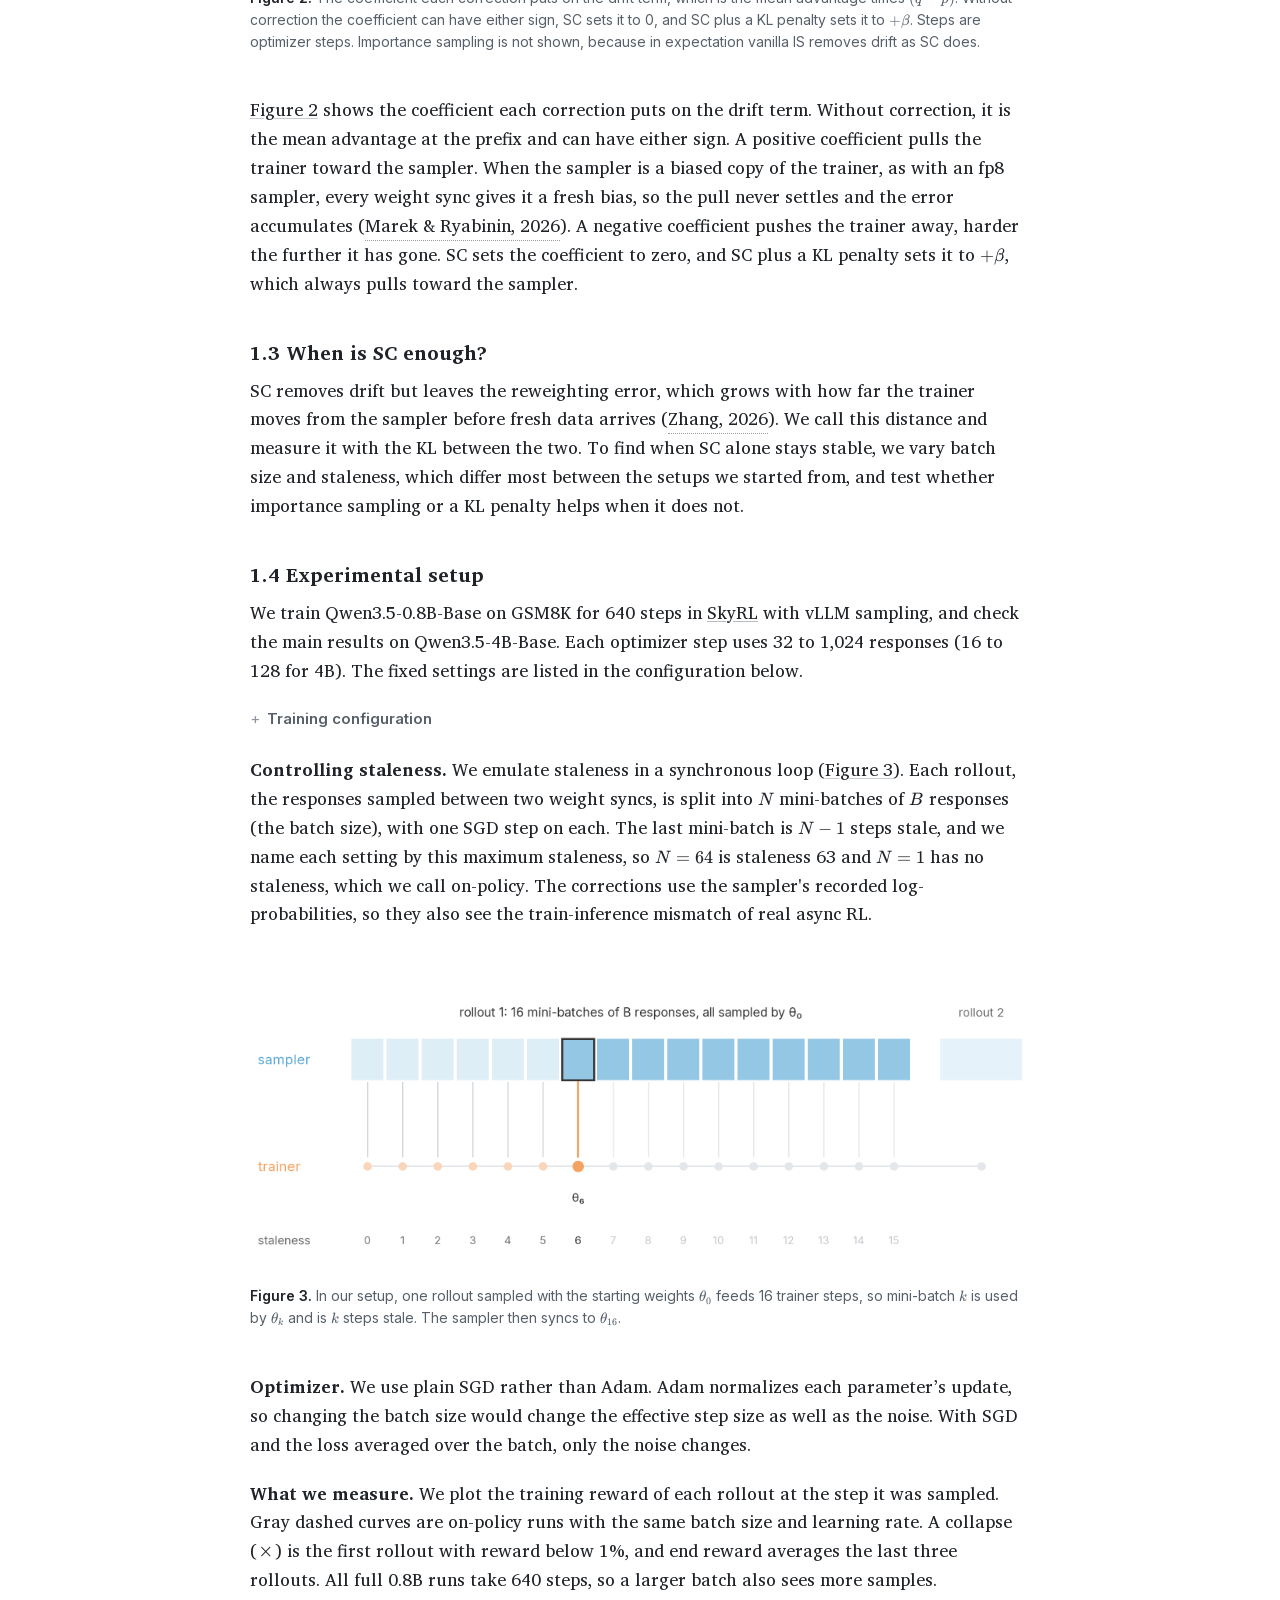
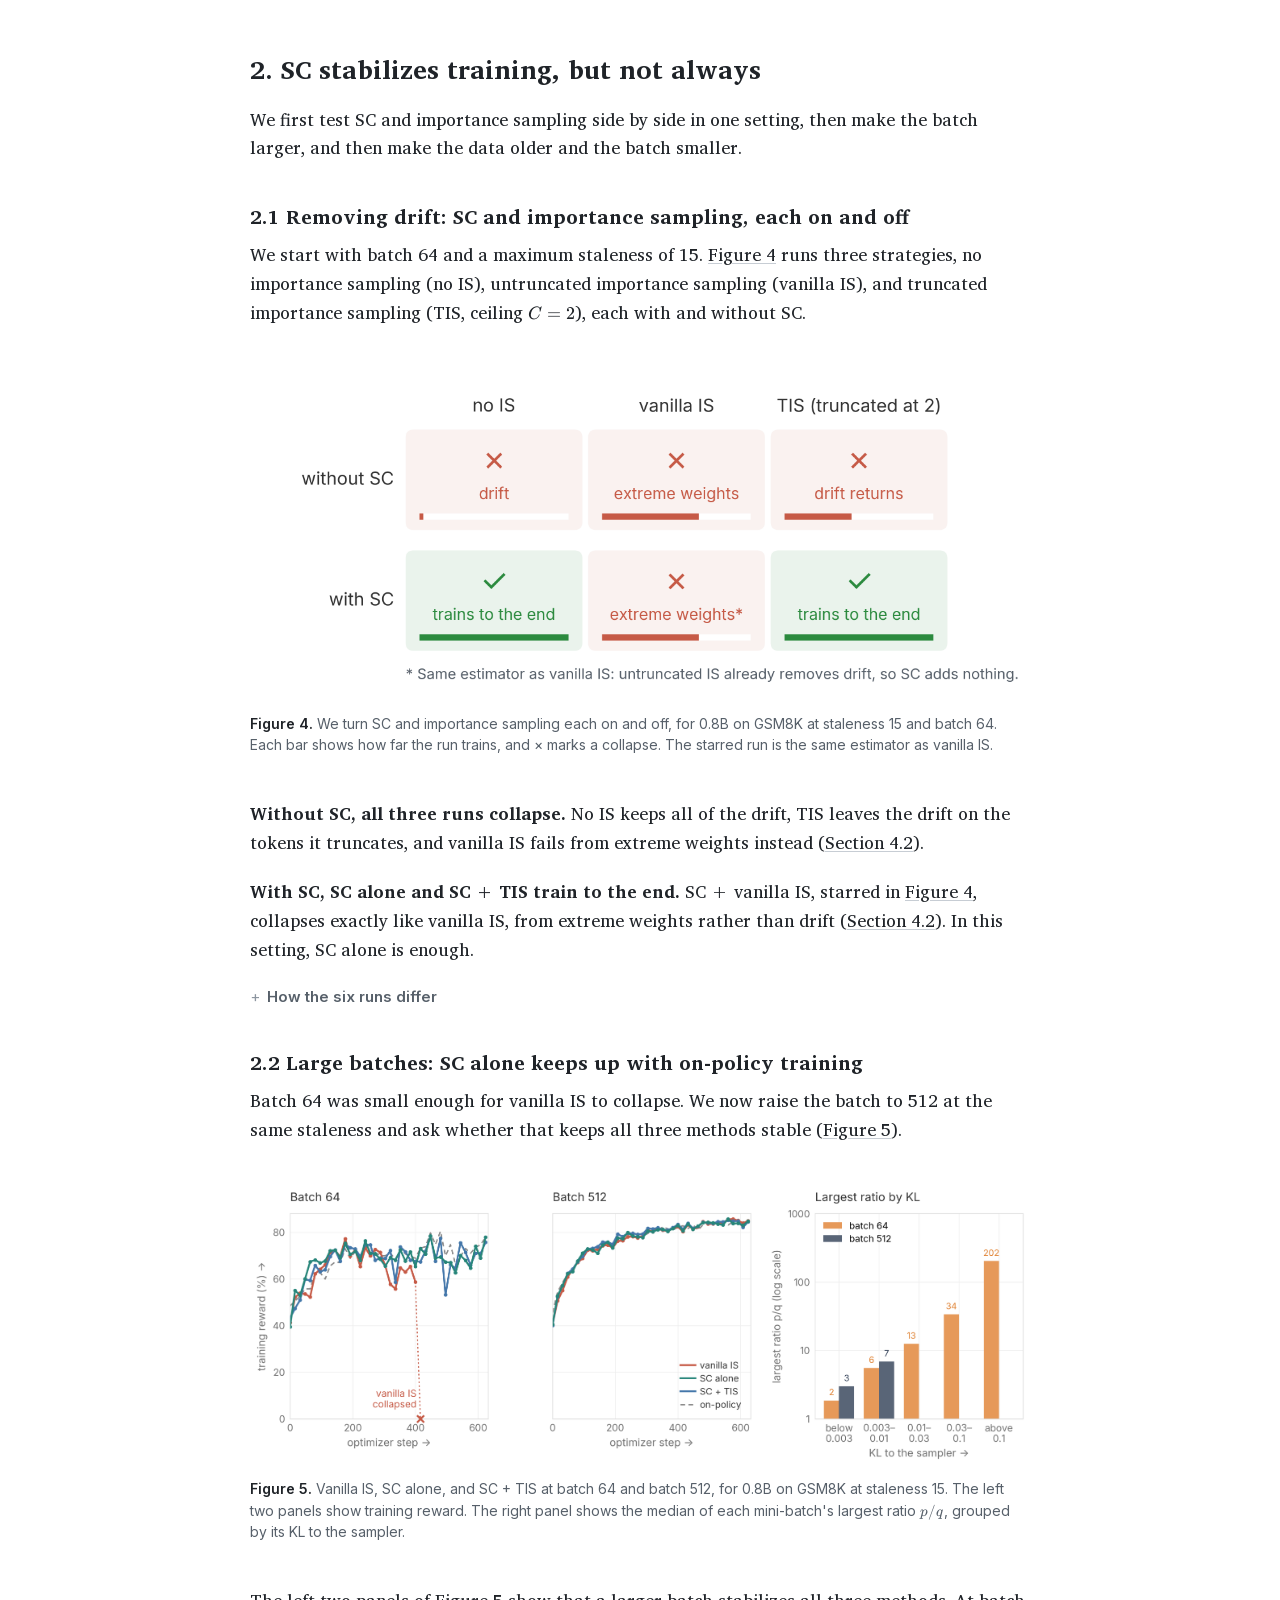
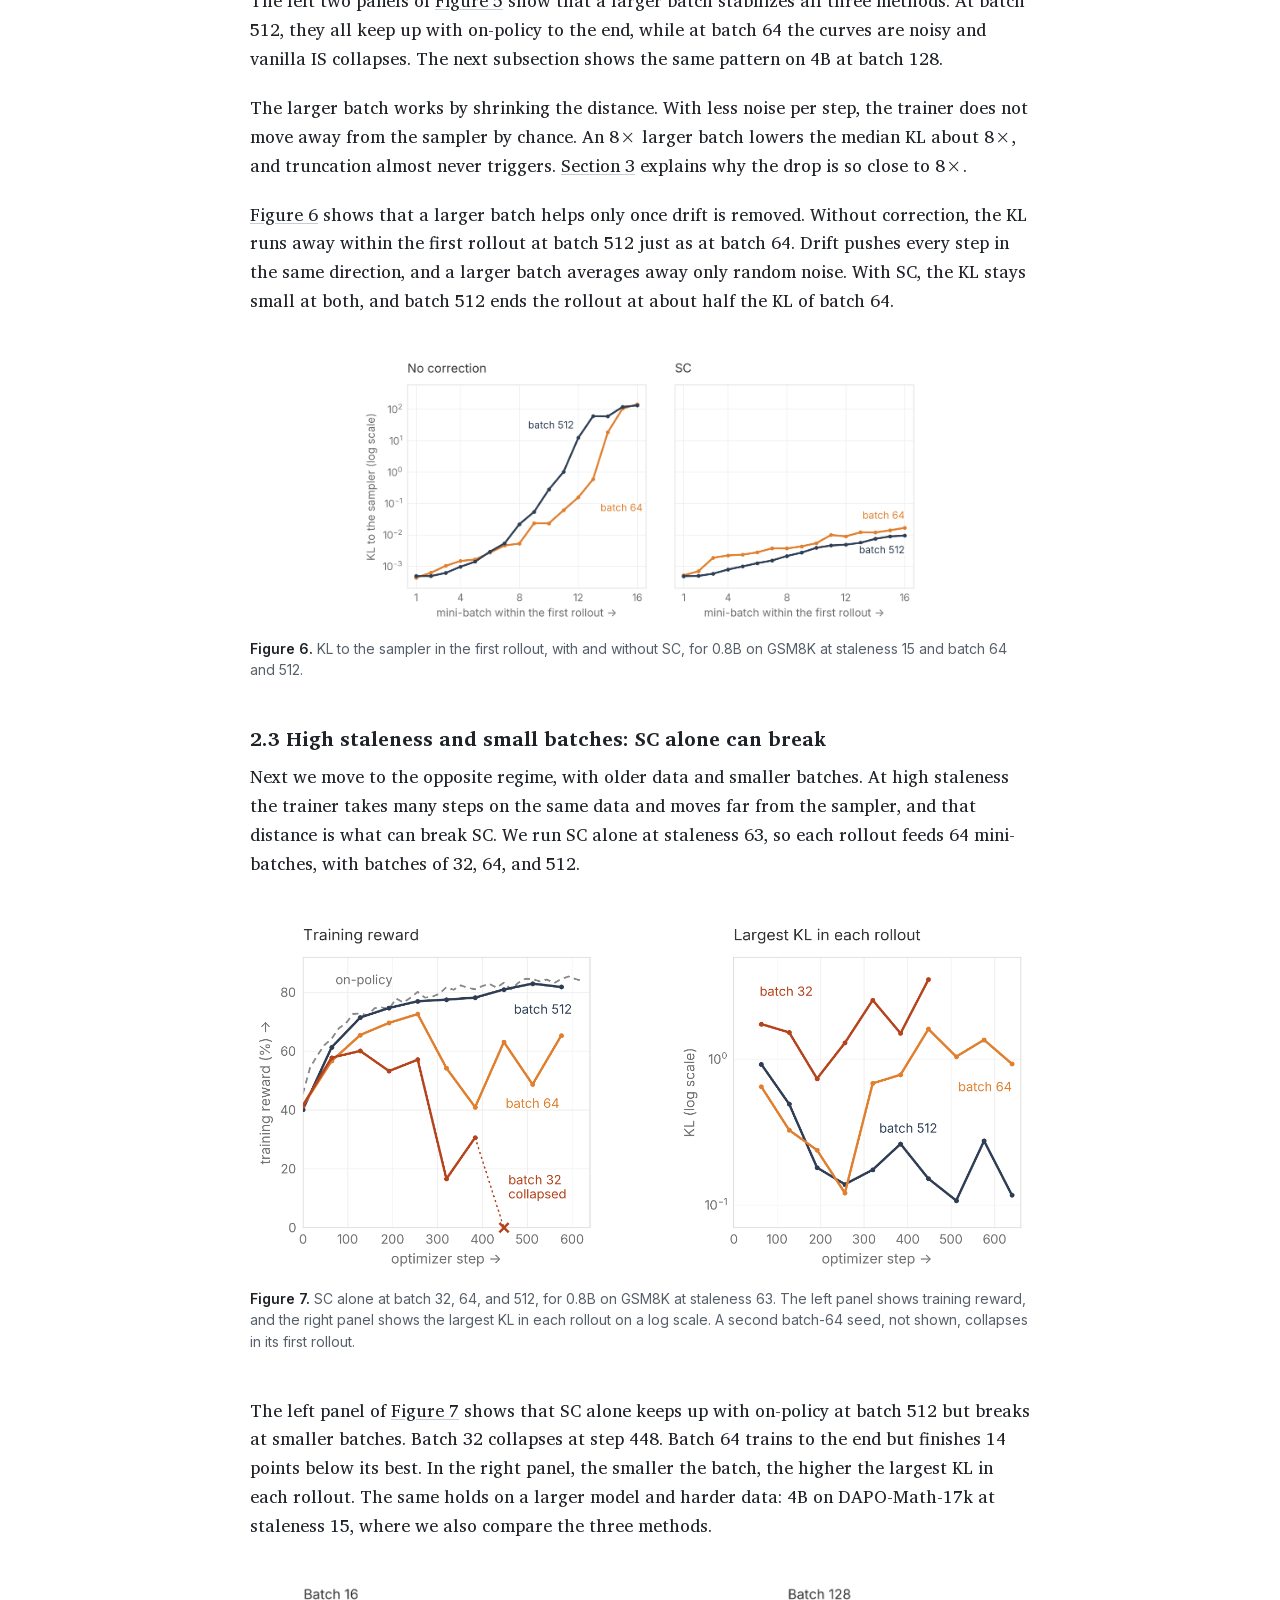
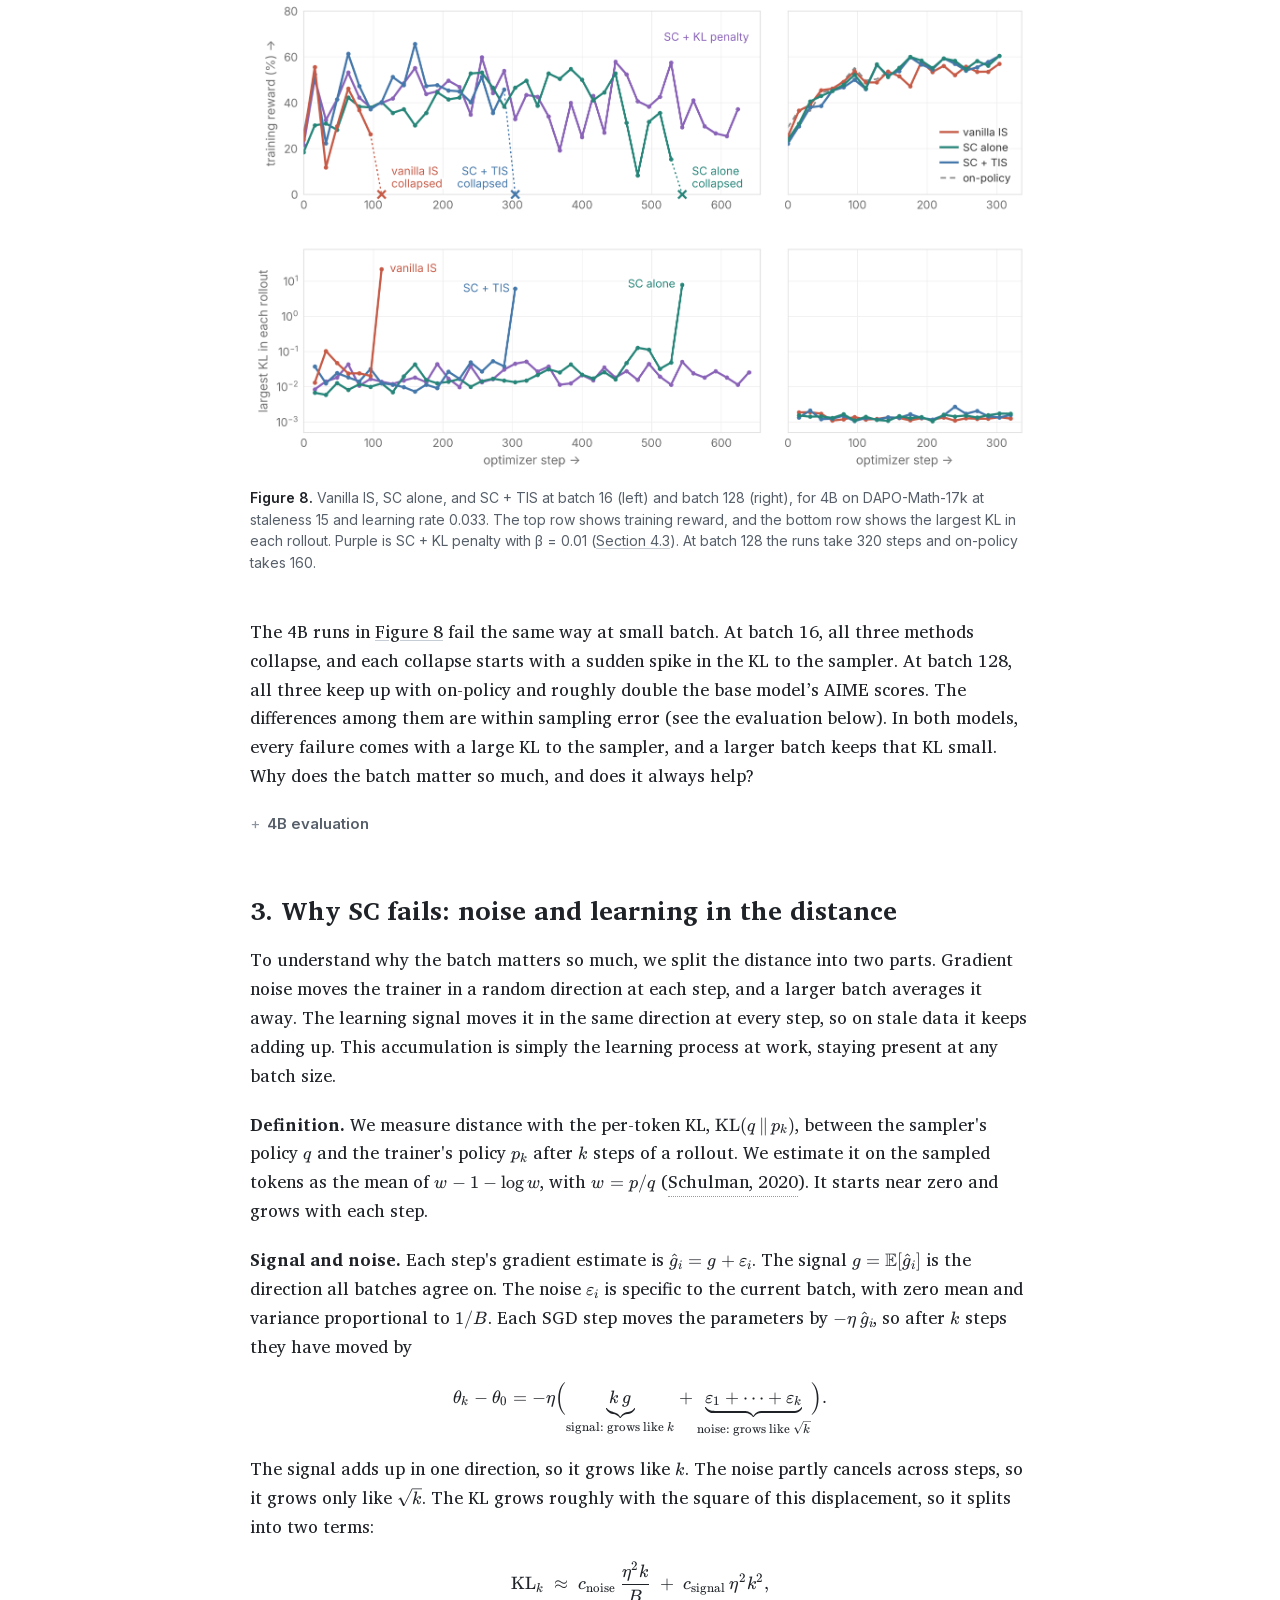
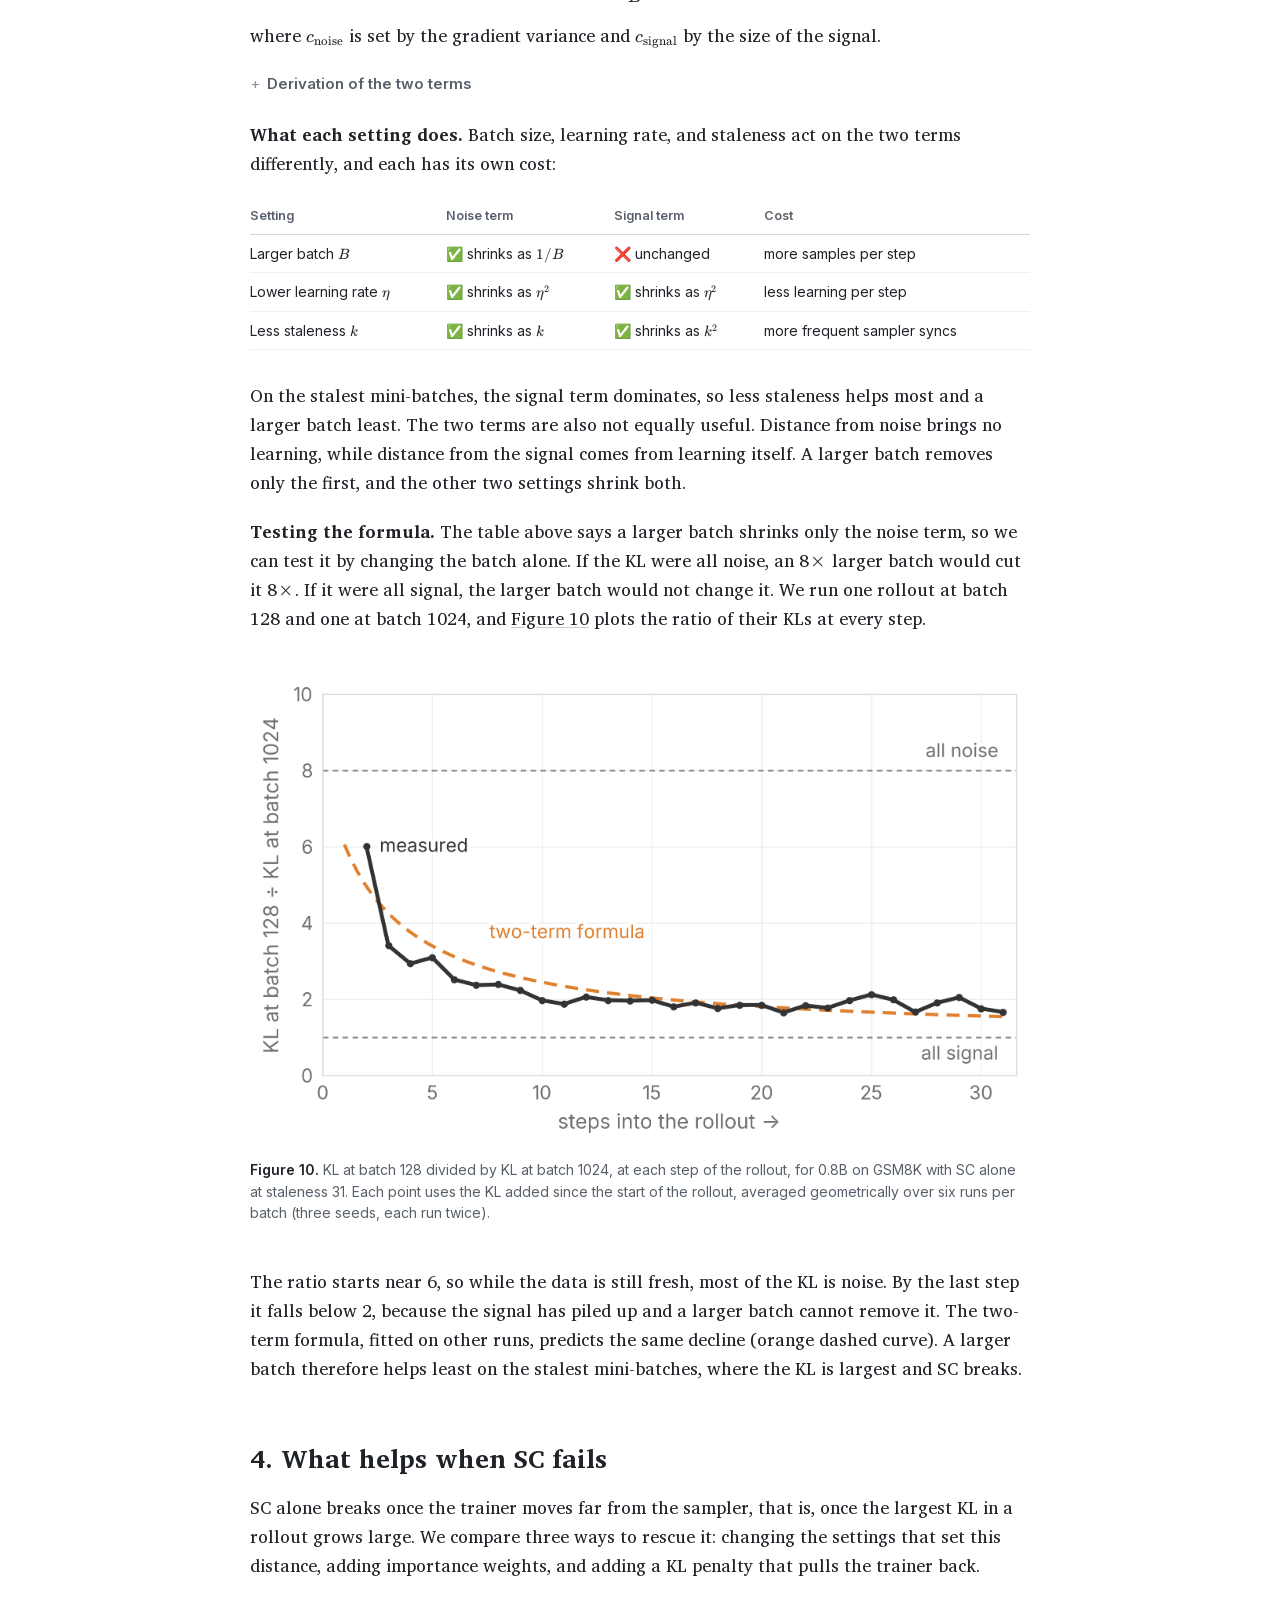
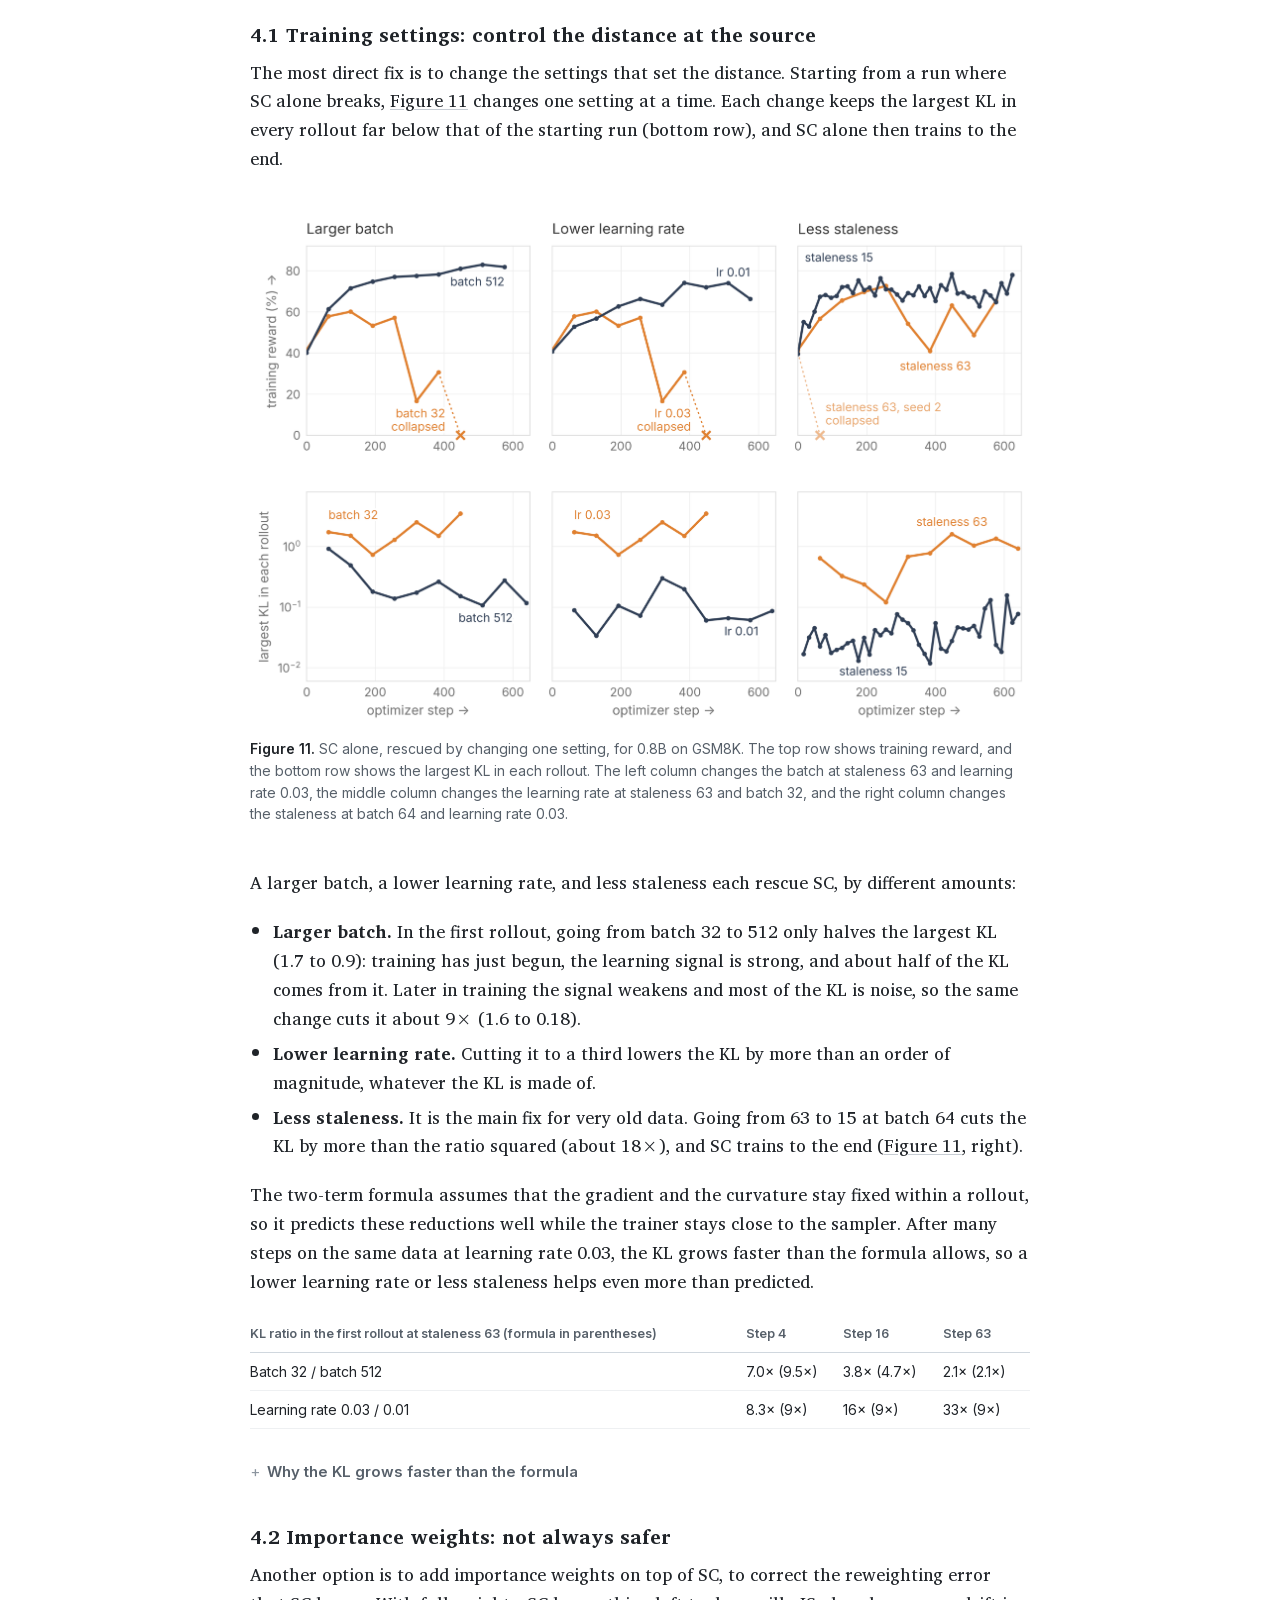
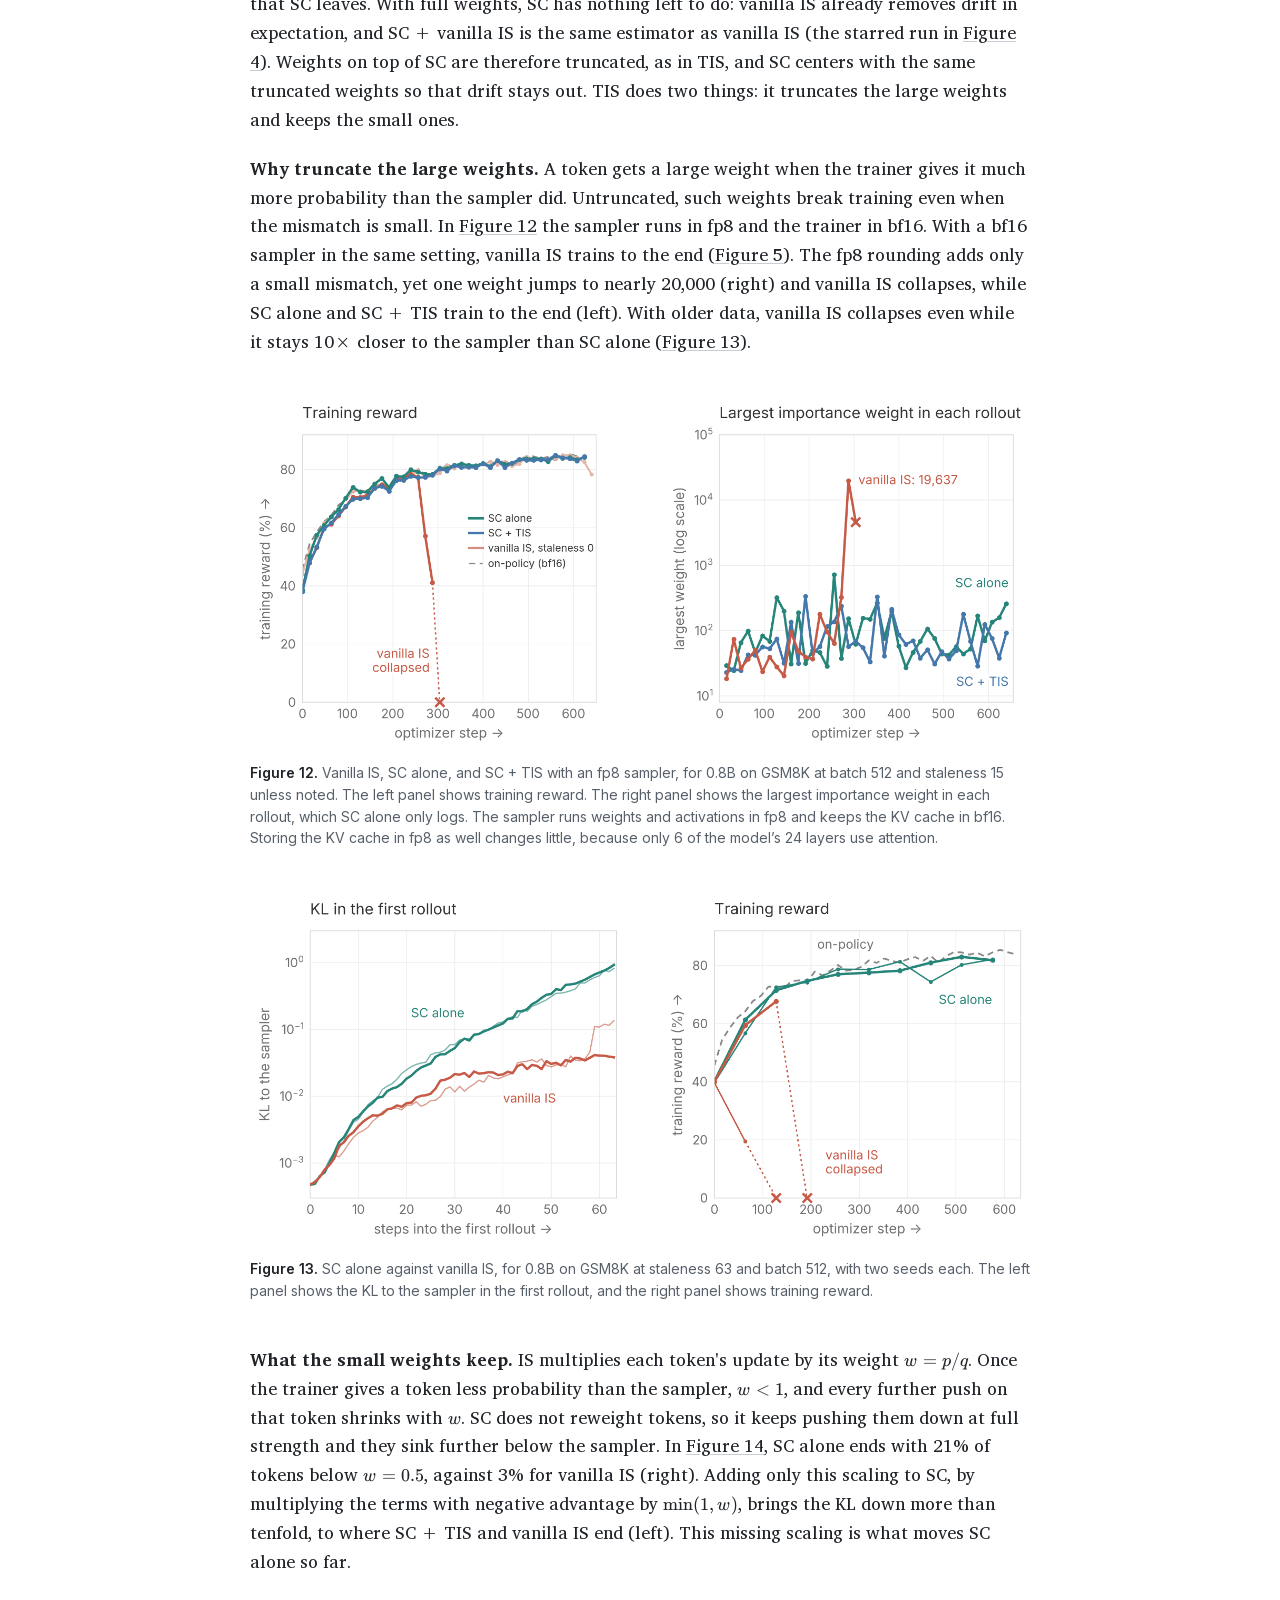
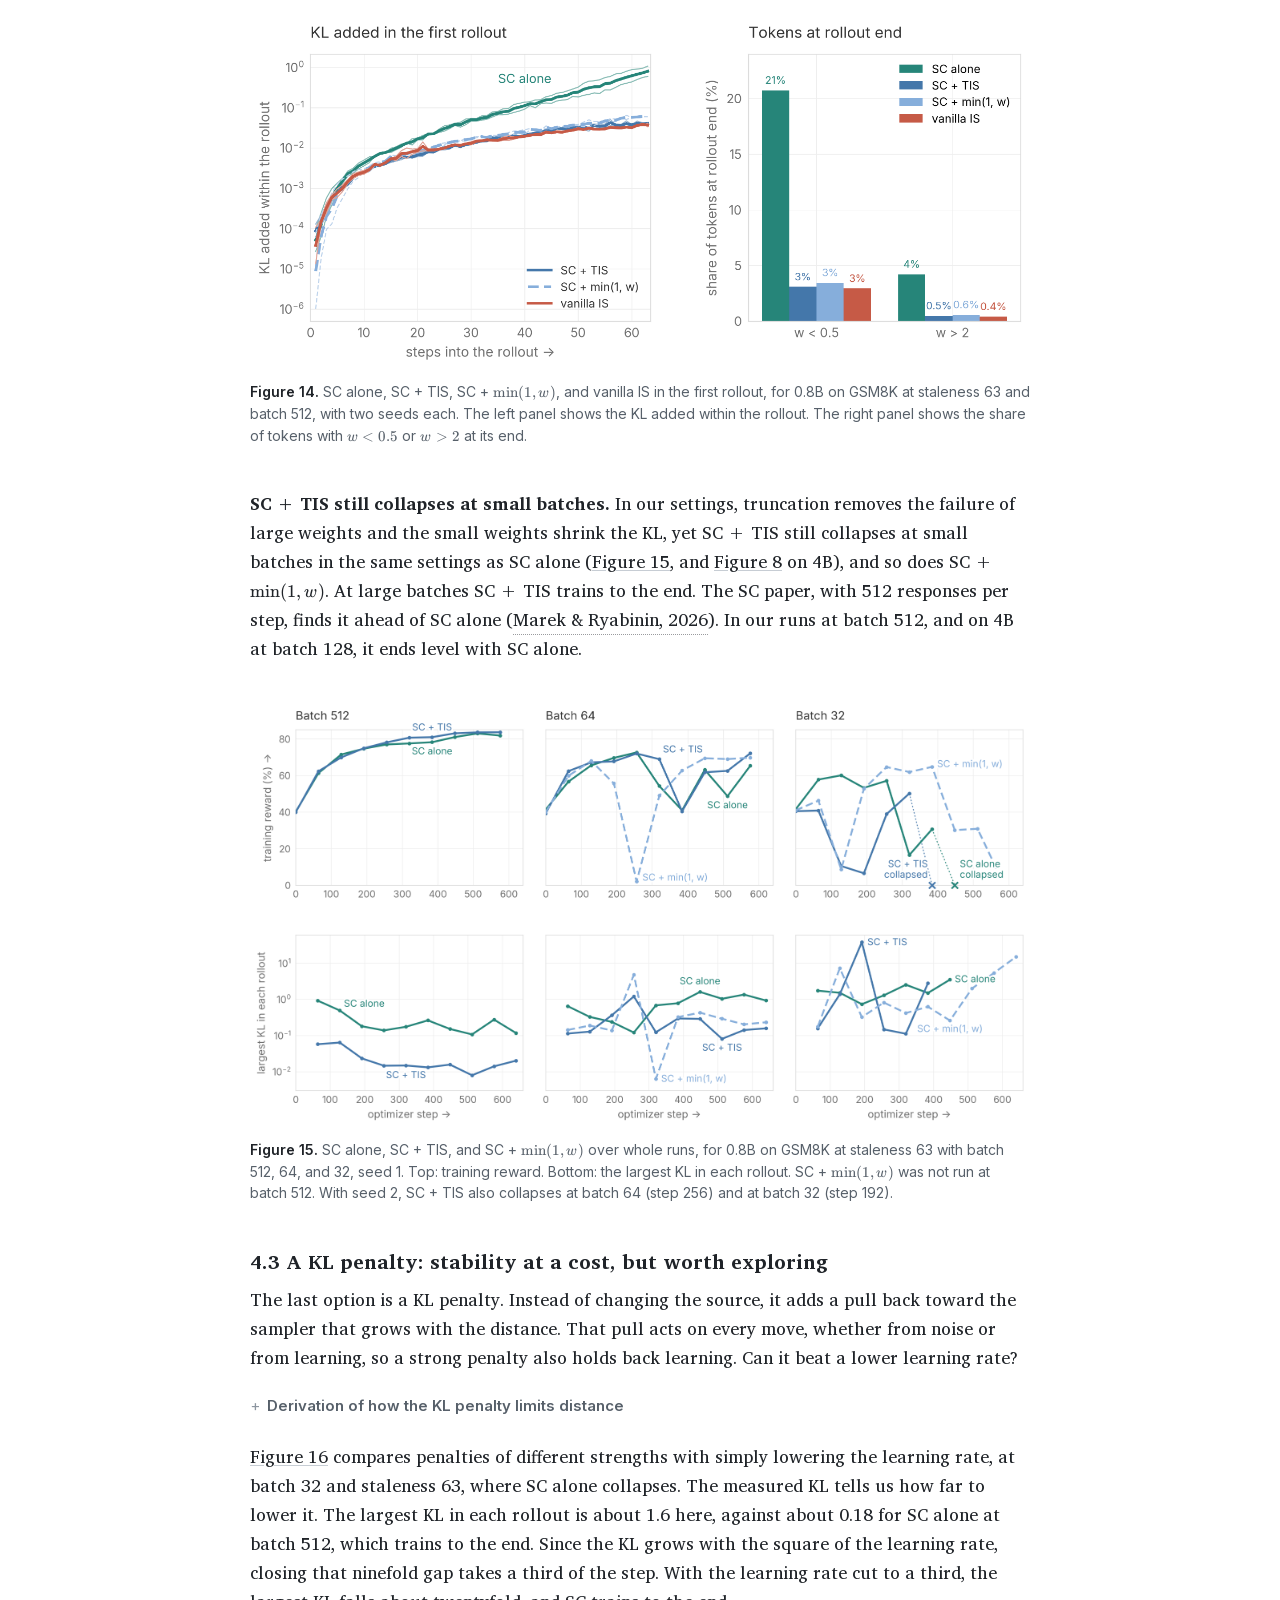
==== commit e7600659: "x" ====
--- a/sc-drift-and-distance/index.html
+++ b/sc-drift-and-distance/index.html
@@ -1,5 +1,5 @@
 <!doctype html><html lang="en"><head><meta charset="utf-8"><script>try{var t=localStorage.getItem("theme")||(matchMedia("(prefers-color-scheme: dark)").matches?"dark":"light");document.documentElement.dataset.theme=t}catch(e){}</script><meta name="viewport" content="width=device-width,initial-scale=1">
-<title>Drift and Distance: When Is Score Centering Enough in Async RL?</title><link rel="icon" href="/favicon.ico" sizes="32x32"><link rel="icon" href="/favicon.svg" type="image/svg+xml"><link rel="apple-touch-icon" href="/apple-touch-icon.png">
+<title>Drift and Distance: When Is Score Centering Enough in Async RL?</title><link rel="icon" href="/favicon.ico?v=2" sizes="32x32"><link rel="icon" href="/favicon.svg?v=2" type="image/svg+xml"><link rel="apple-touch-icon" href="/apple-touch-icon.png?v=2">
 <meta name="description" content="Score centering removes drift. What it leaves is the distance between trainer and sampler, set by batch size, learning rate, and staleness. When SC alone still breaks, fix the source first."><meta property="og:type" content="article"><meta property="og:title" content="Drift and Distance: When Is Score Centering Enough in Async RL?"><meta property="og:description" content="Score centering removes drift. What it leaves is the distance between trainer and sampler, set by batch size, learning rate, and staleness. When SC alone still breaks, fix the source first."><meta property="og:url" content="https://rl-cookbook.github.io/sc-drift-and-distance/"><meta property="og:image" content="https://rl-cookbook.github.io/sc-drift-and-distance/figs/card.png"><meta property="og:image:width" content="2400"><meta property="og:image:height" content="1260"><meta name="twitter:card" content="summary_large_image"><meta name="twitter:title" content="Drift and Distance: When Is Score Centering Enough in Async RL?"><meta name="twitter:description" content="Score centering removes drift. What it leaves is the distance between trainer and sampler, set by batch size, learning rate, and staleness. When SC alone still breaks, fix the source first."><meta name="twitter:image" content="https://rl-cookbook.github.io/sc-drift-and-distance/figs/card.png">
 <link rel="stylesheet" href="../assets/fonts.css"><link rel="stylesheet" href="../assets/katex/katex.min.css">
 <script defer src="../assets/katex/katex.min.js"></script><script defer src="../assets/katex/auto-render.min.js"></script>
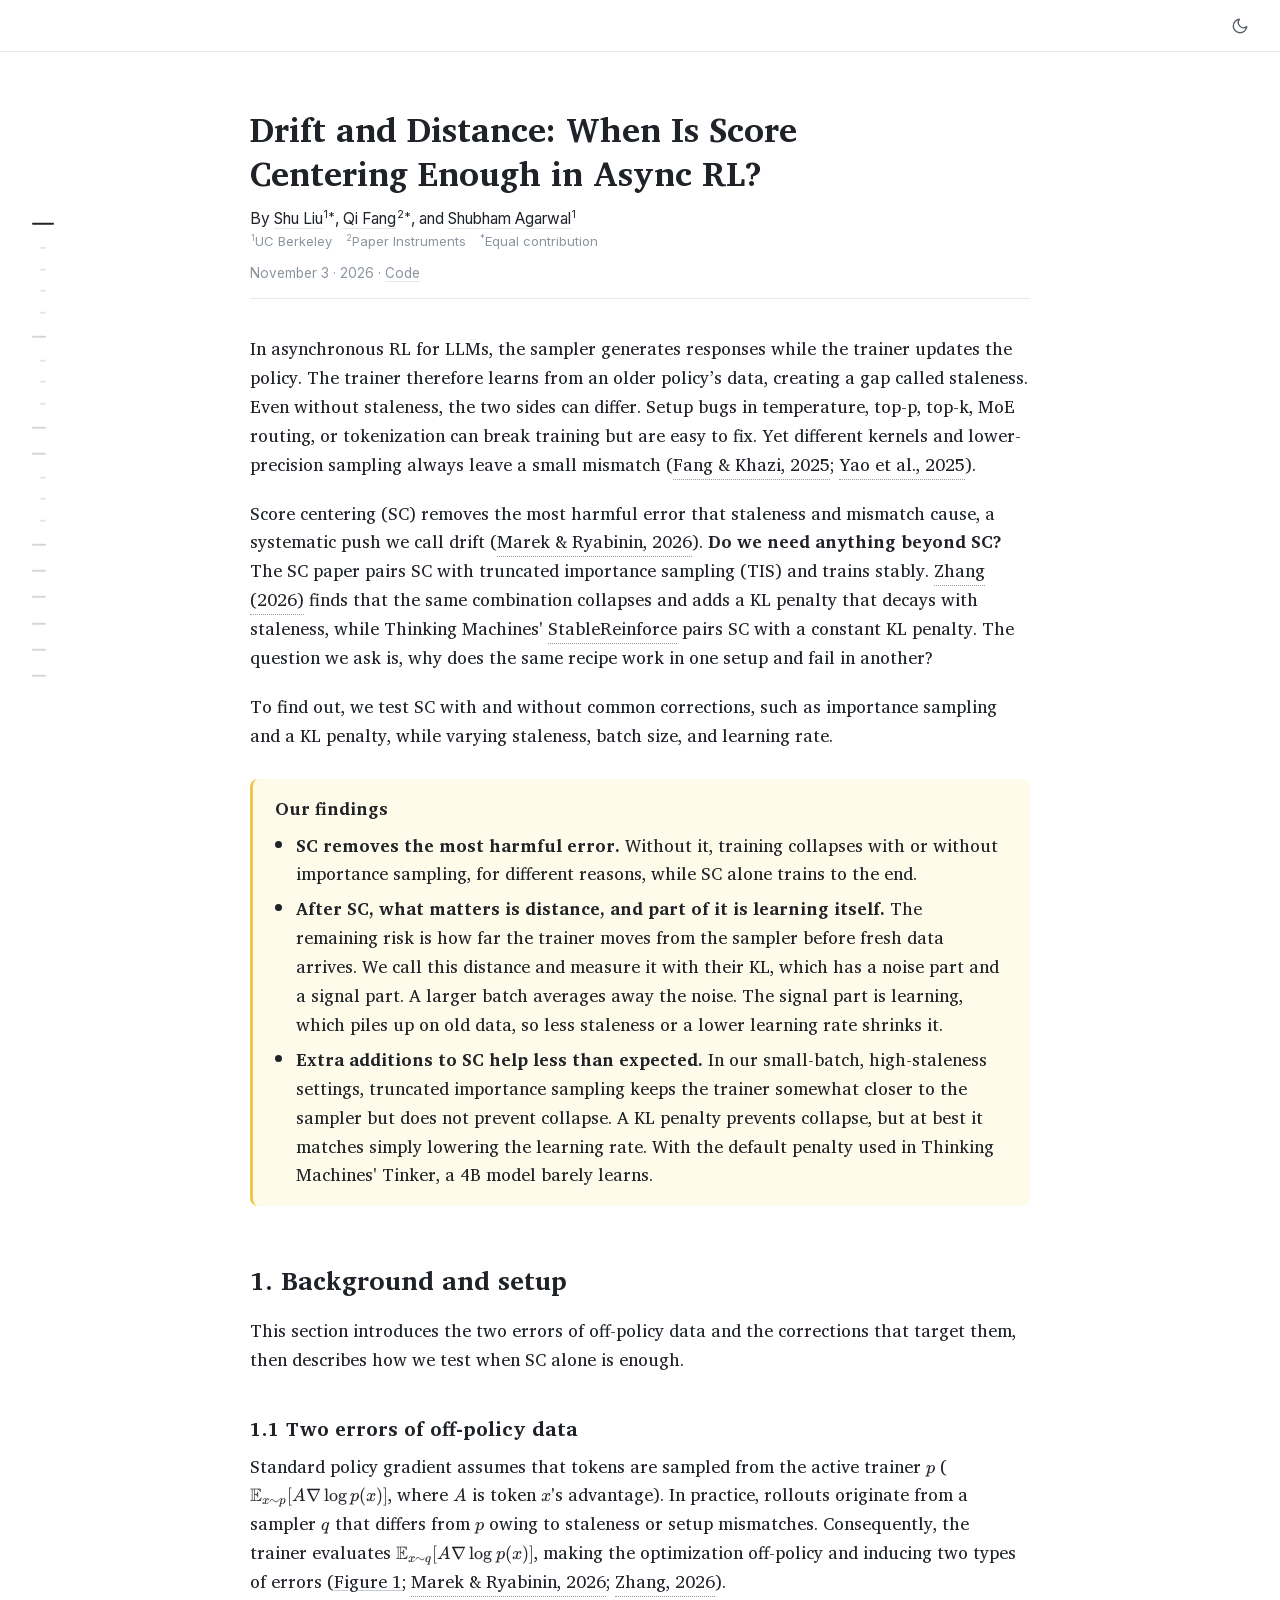
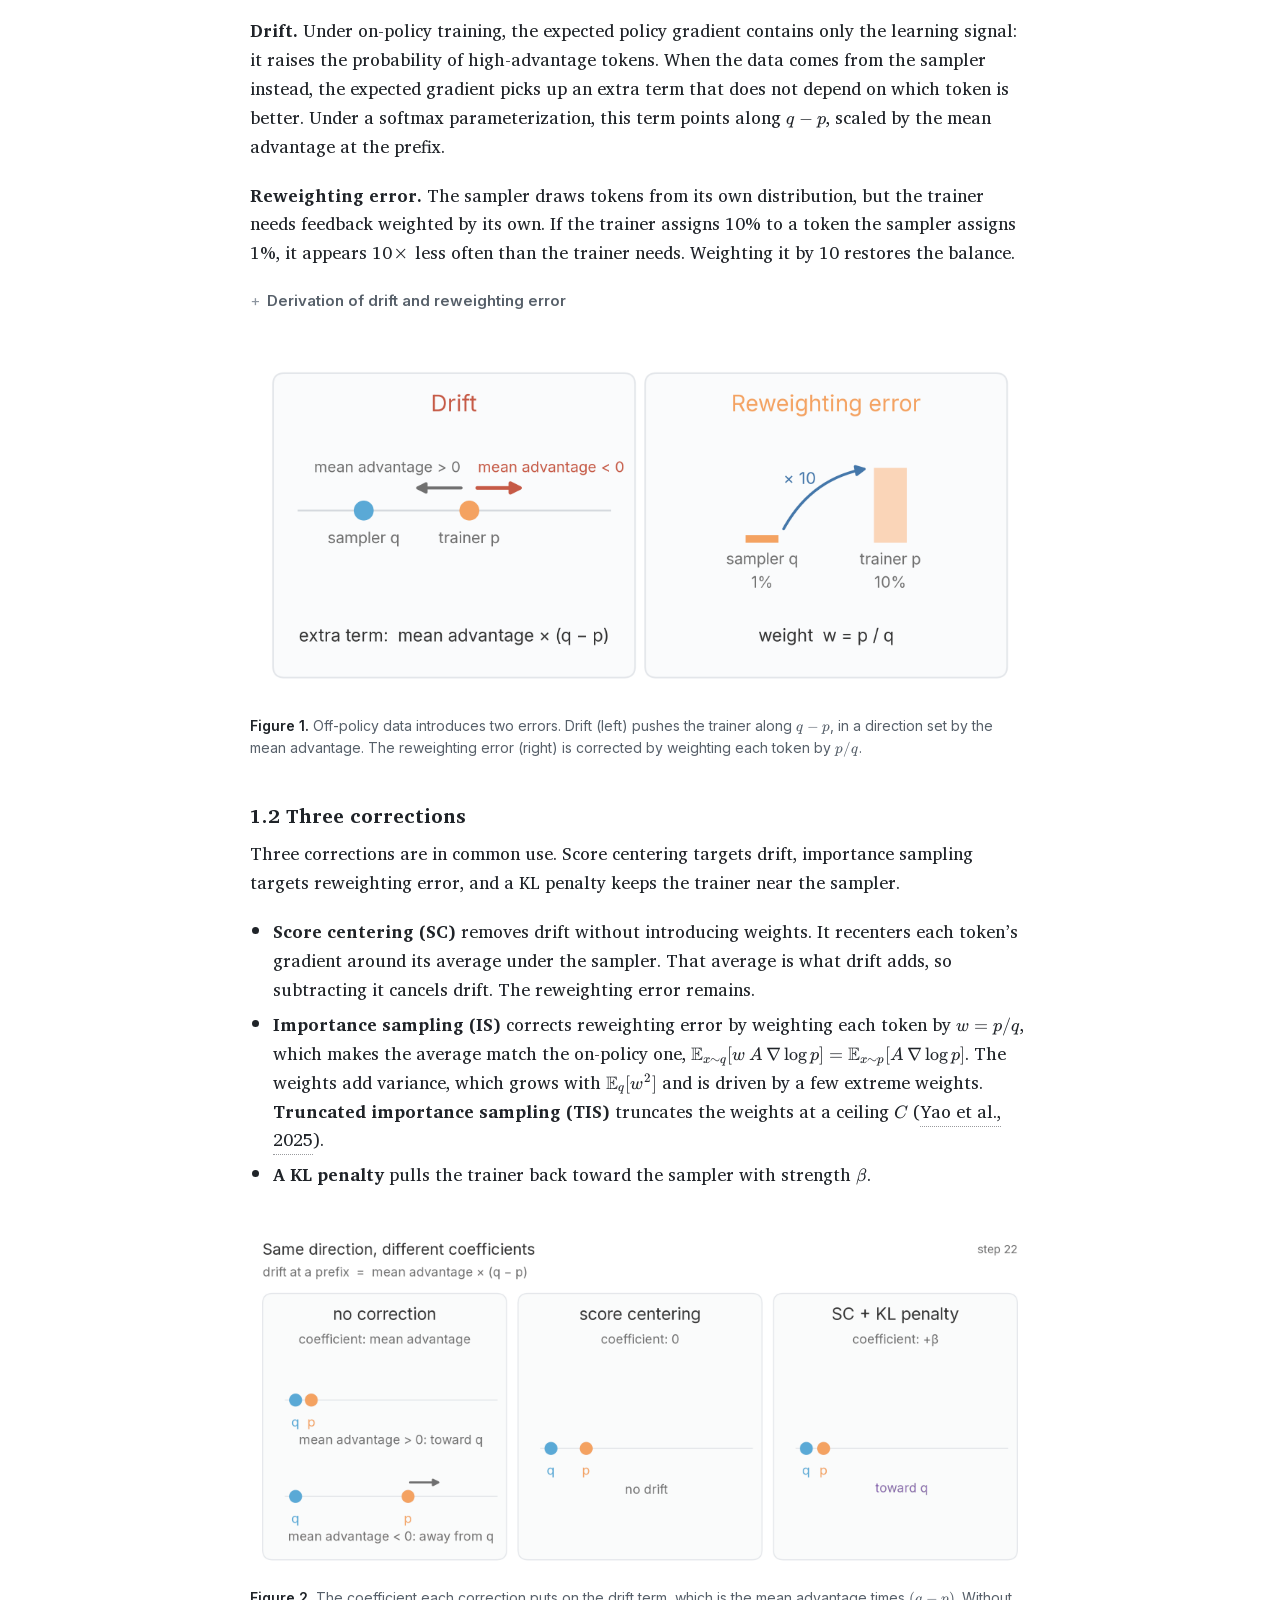
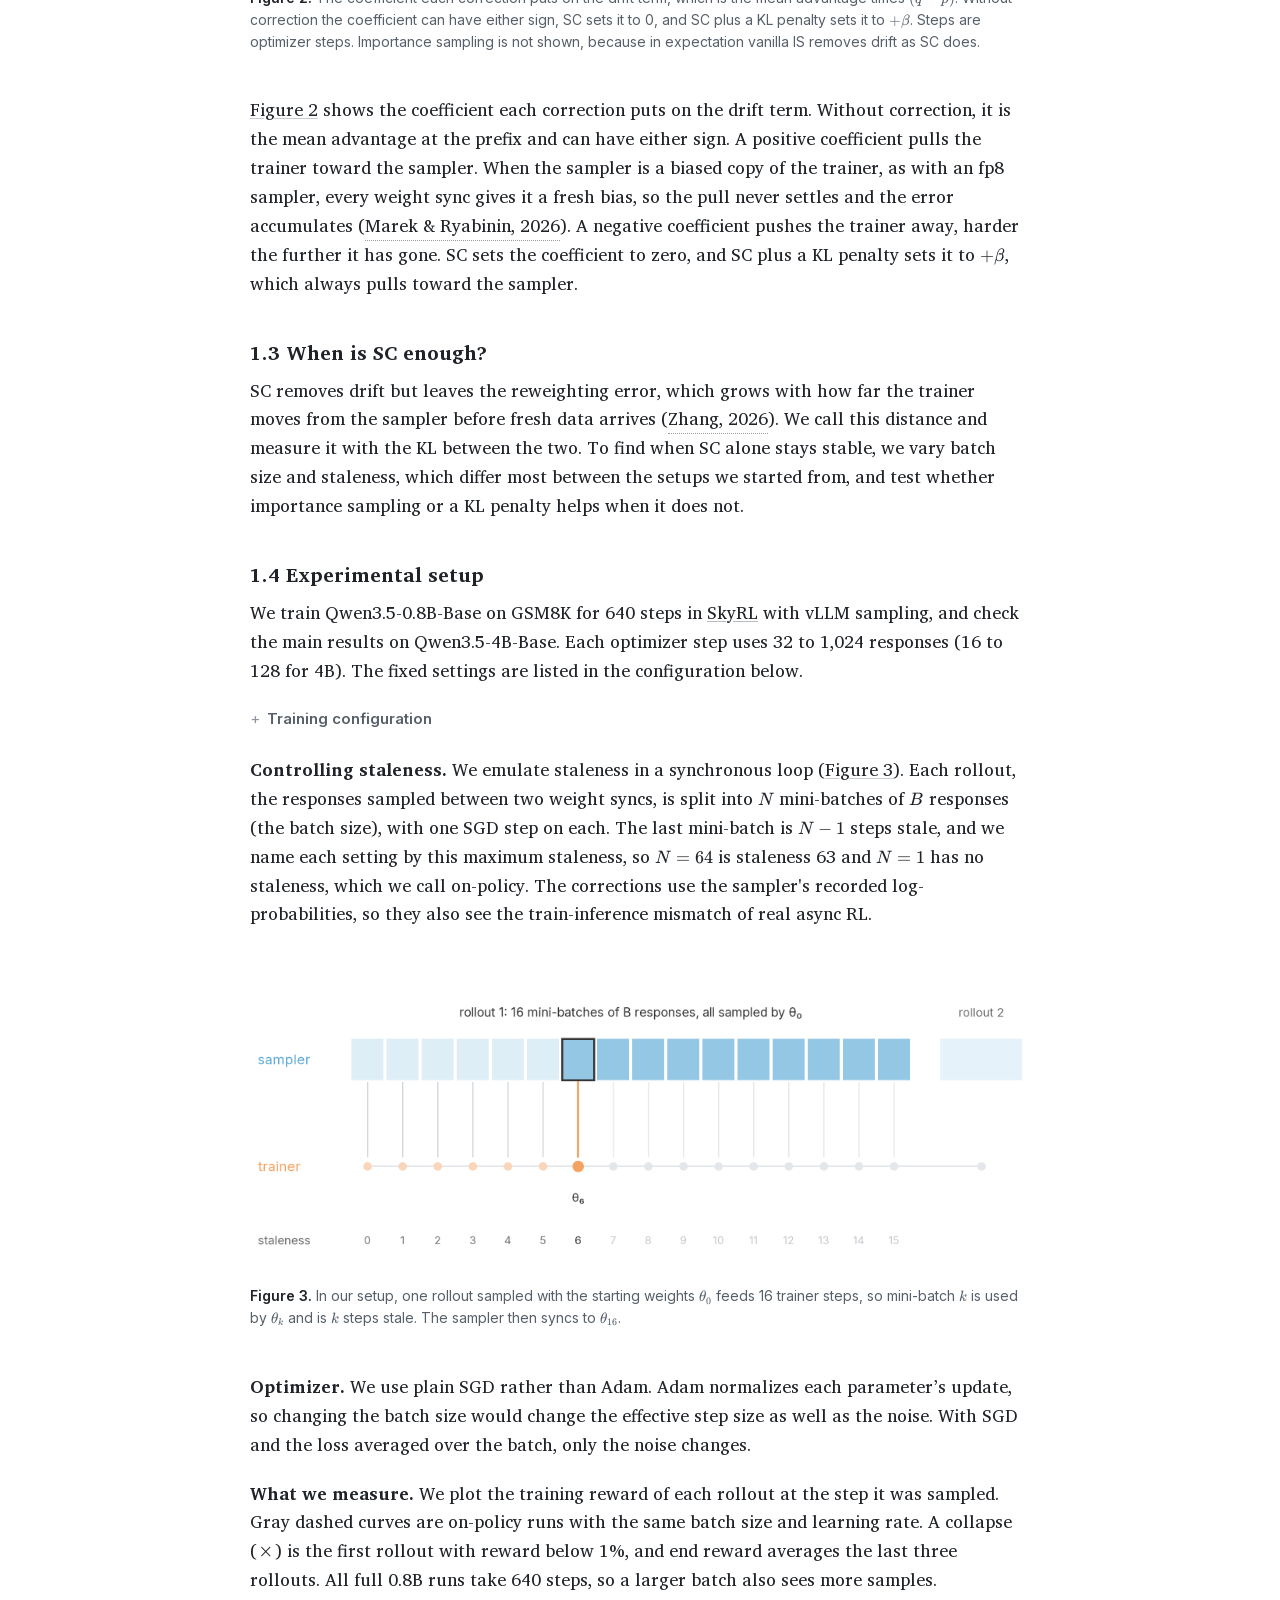
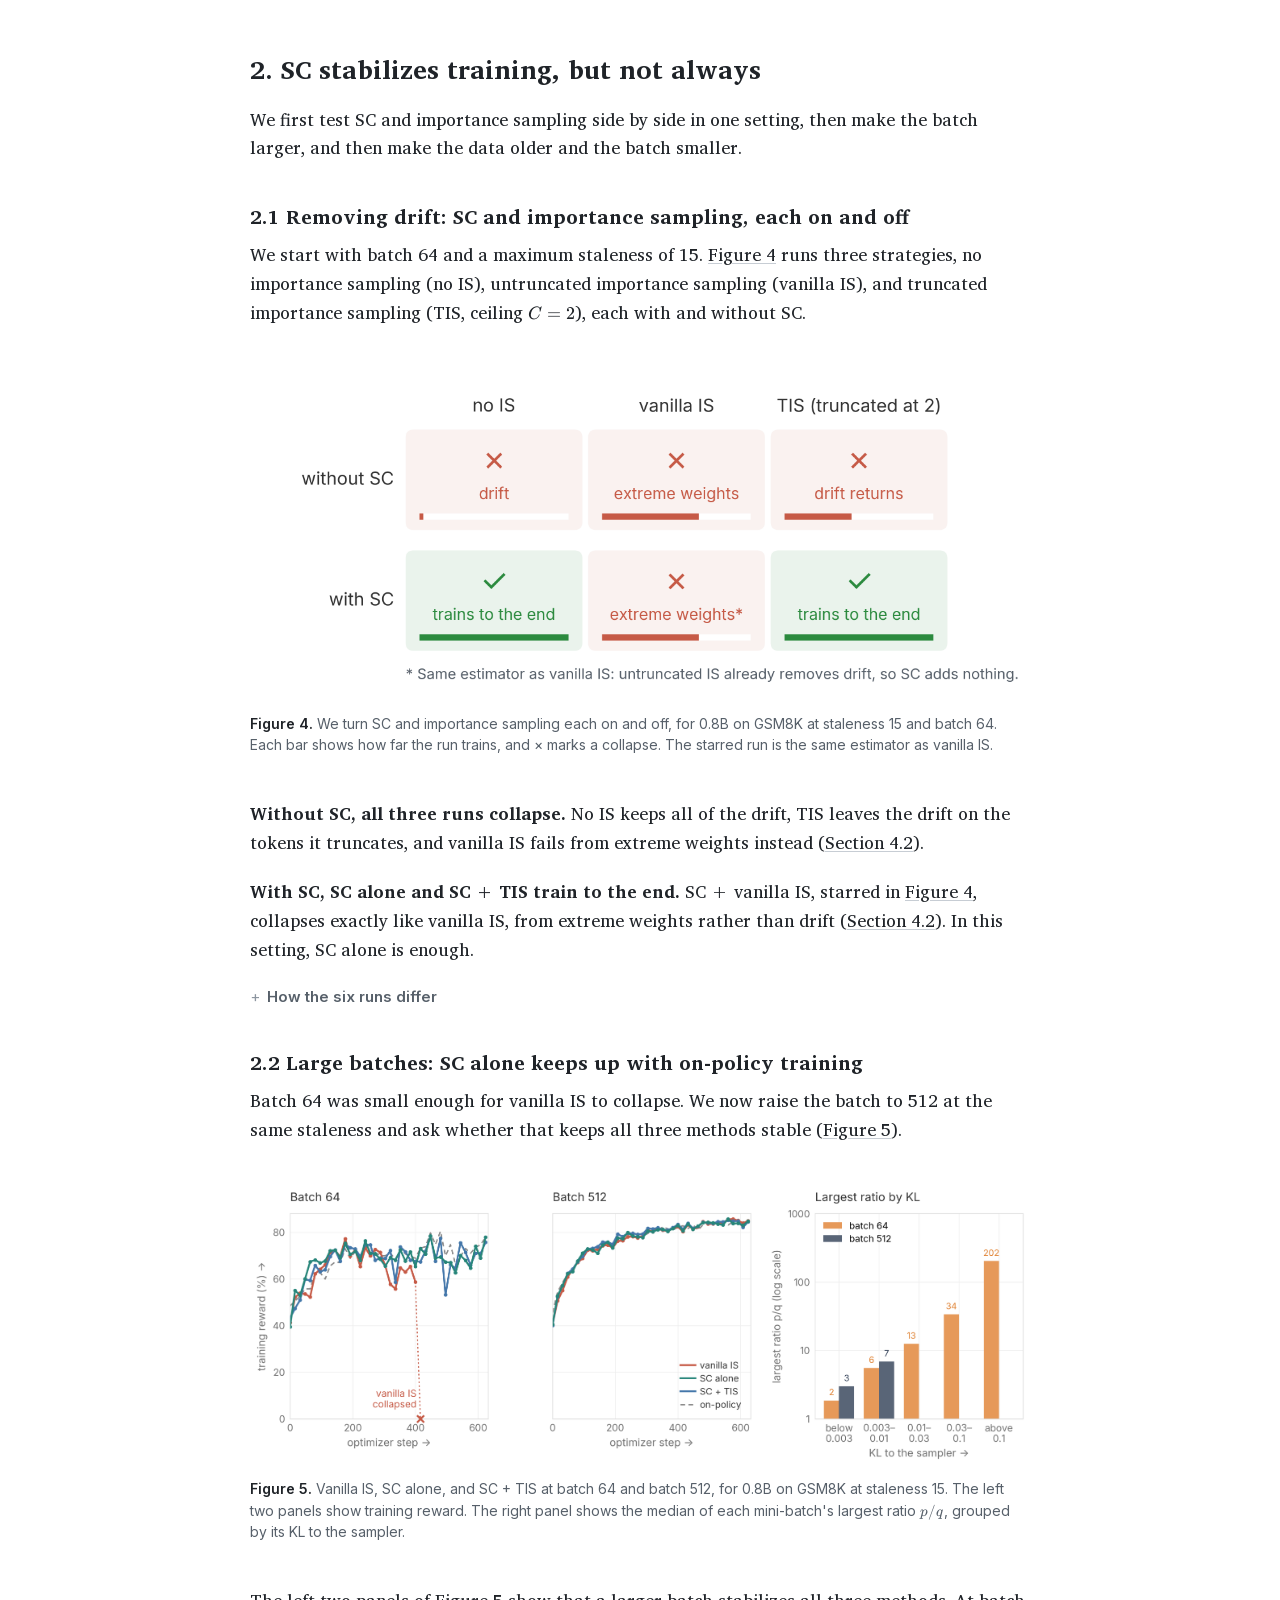
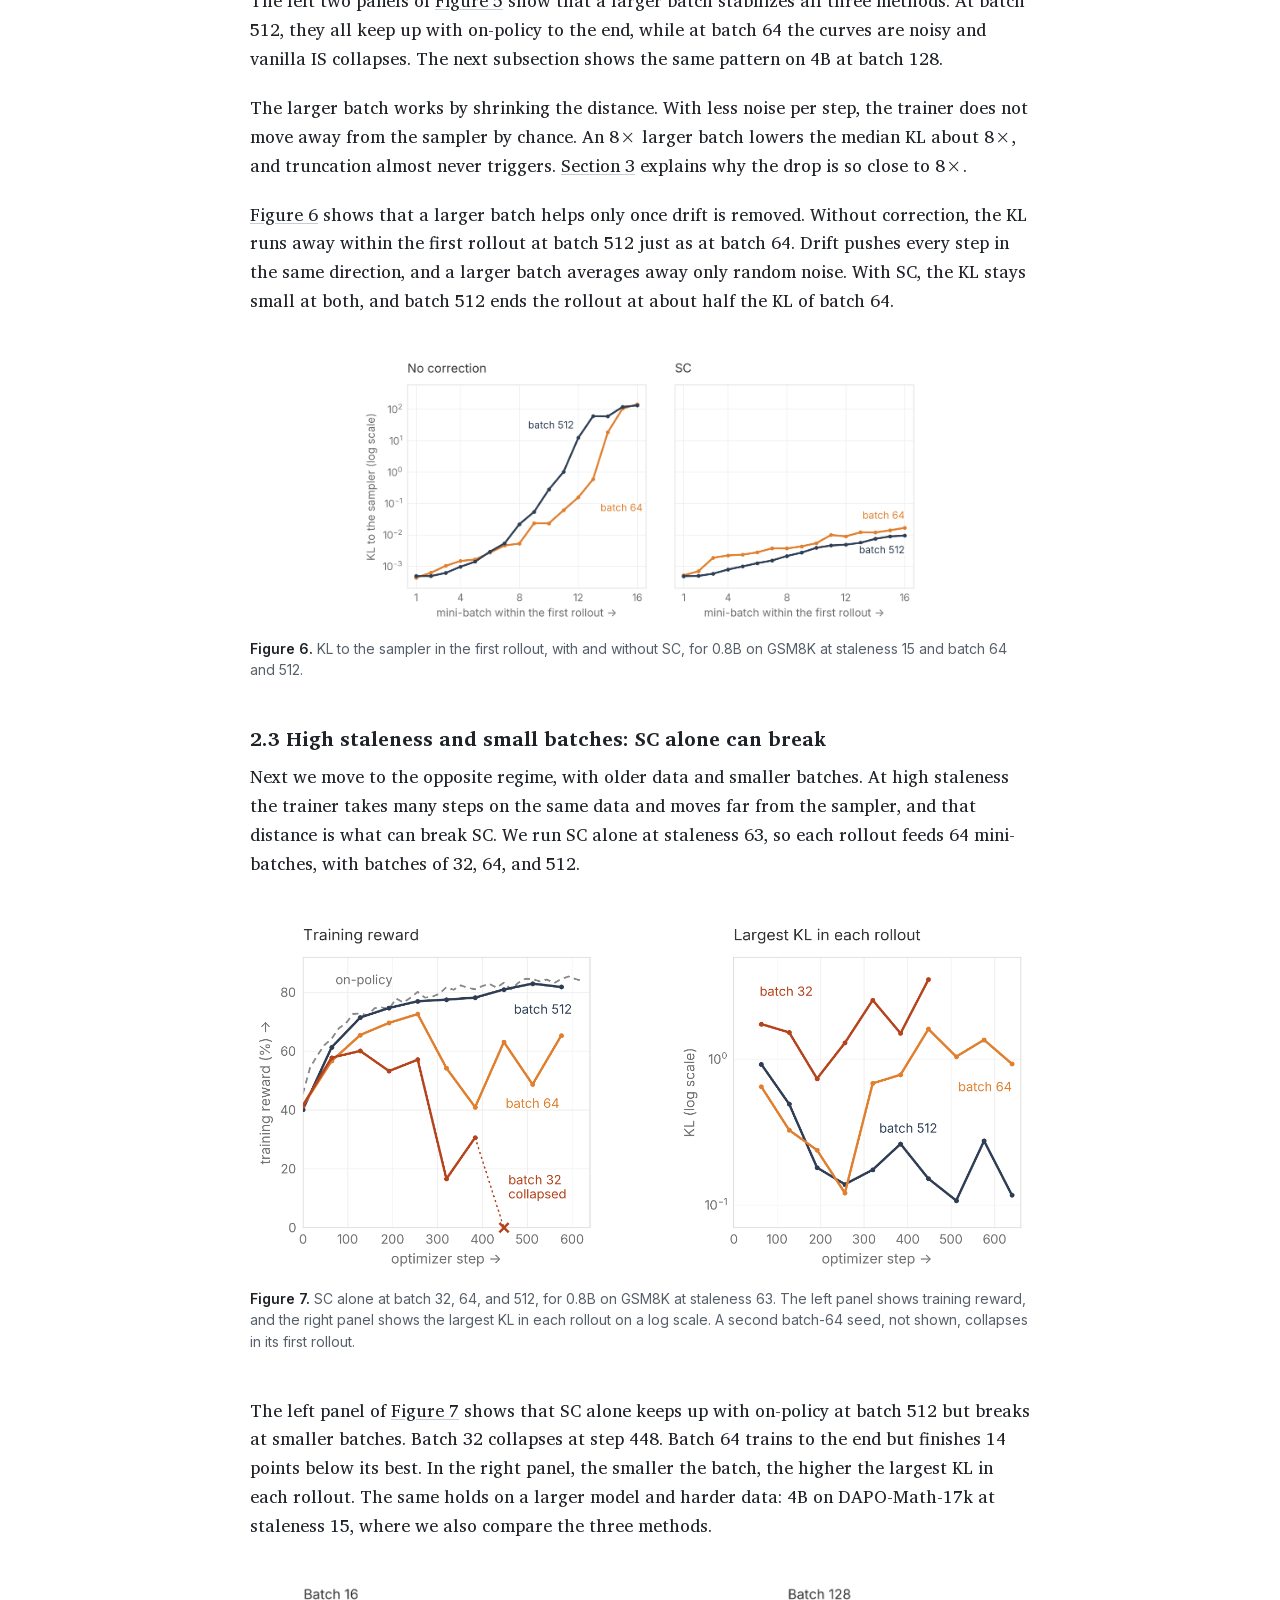
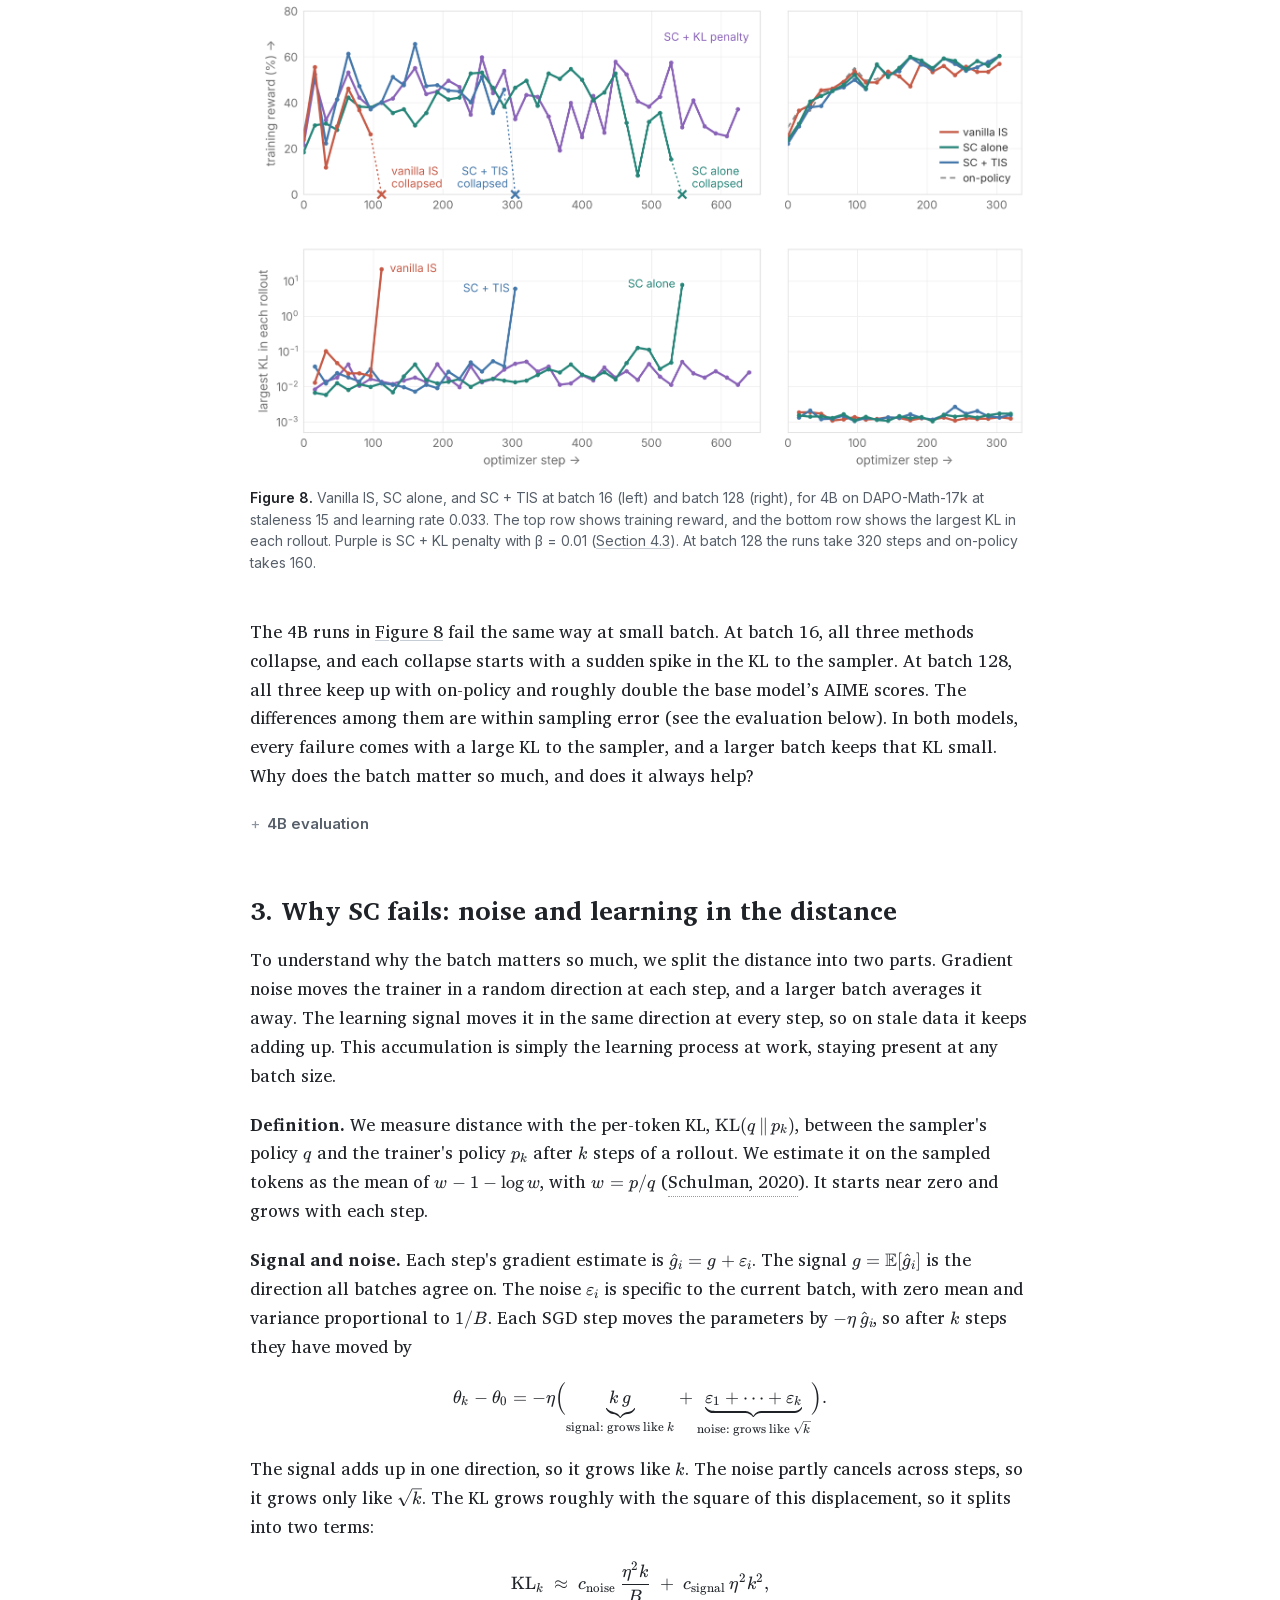
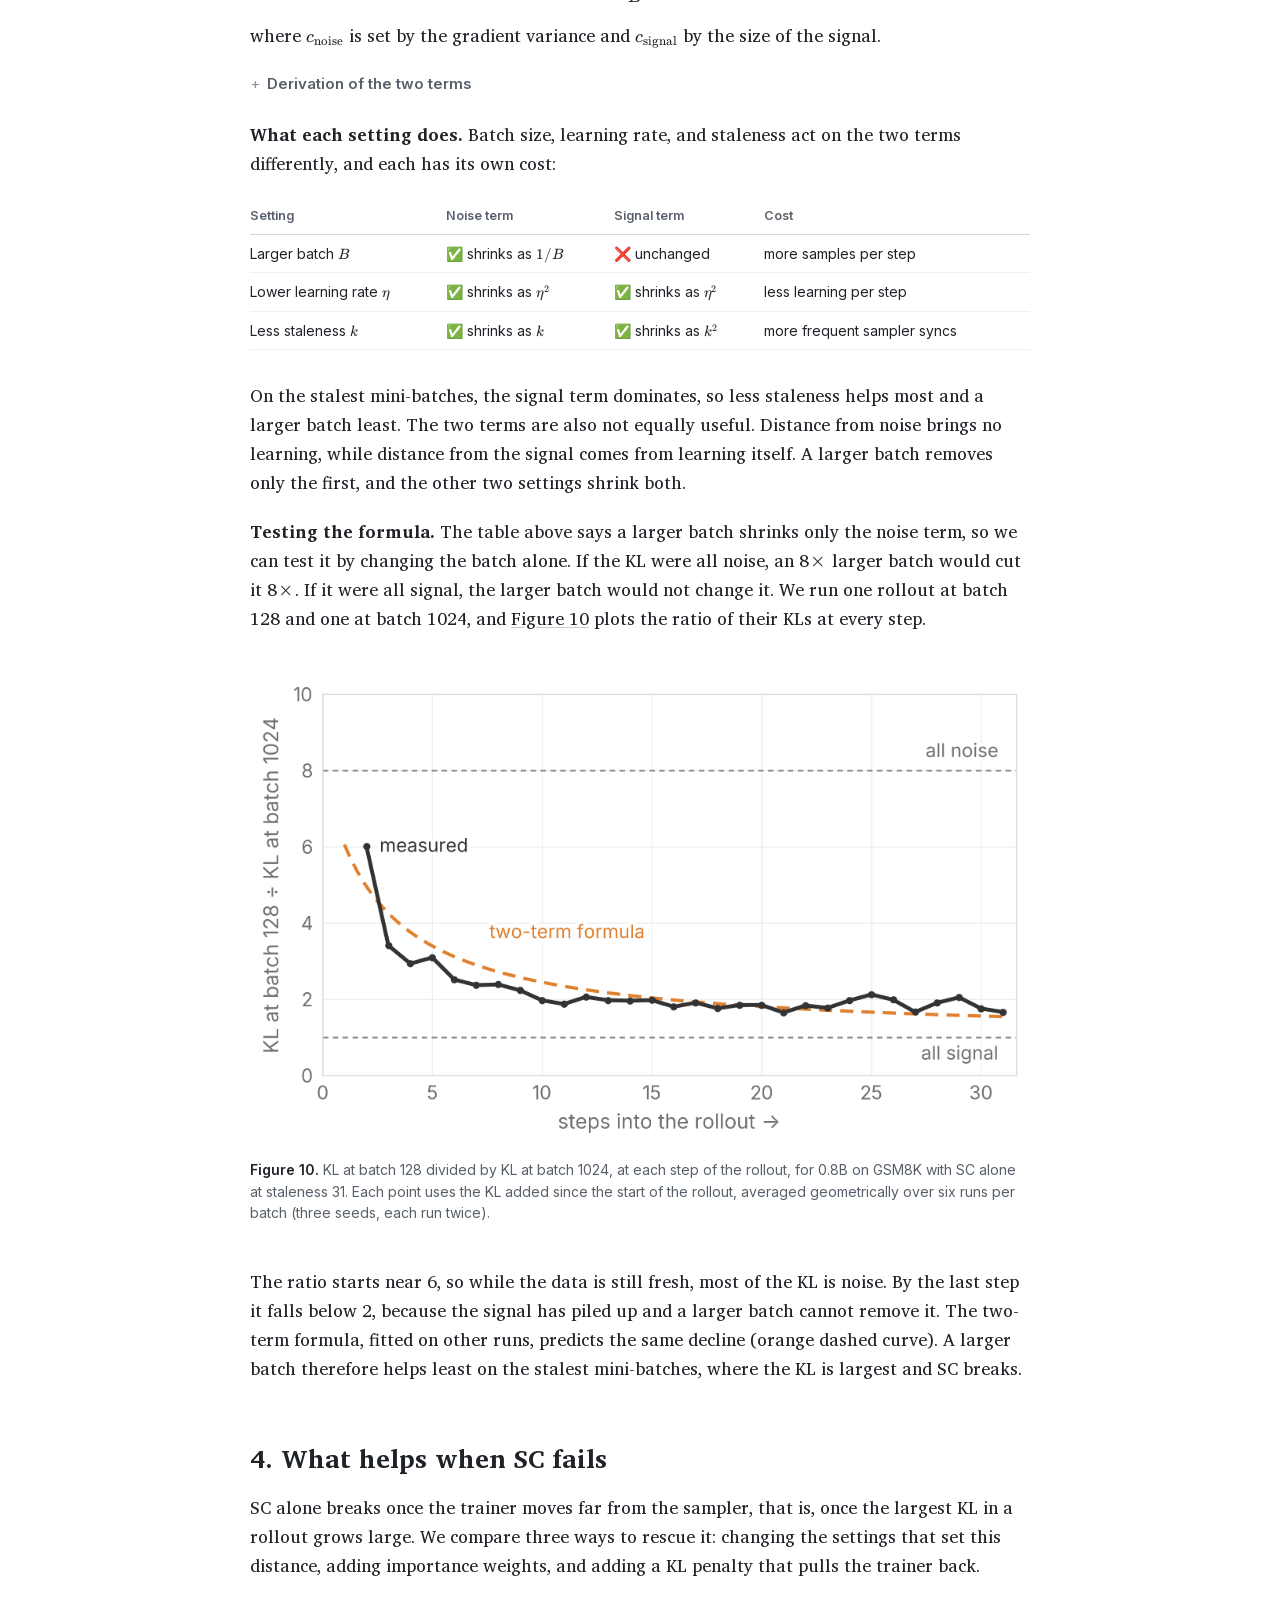
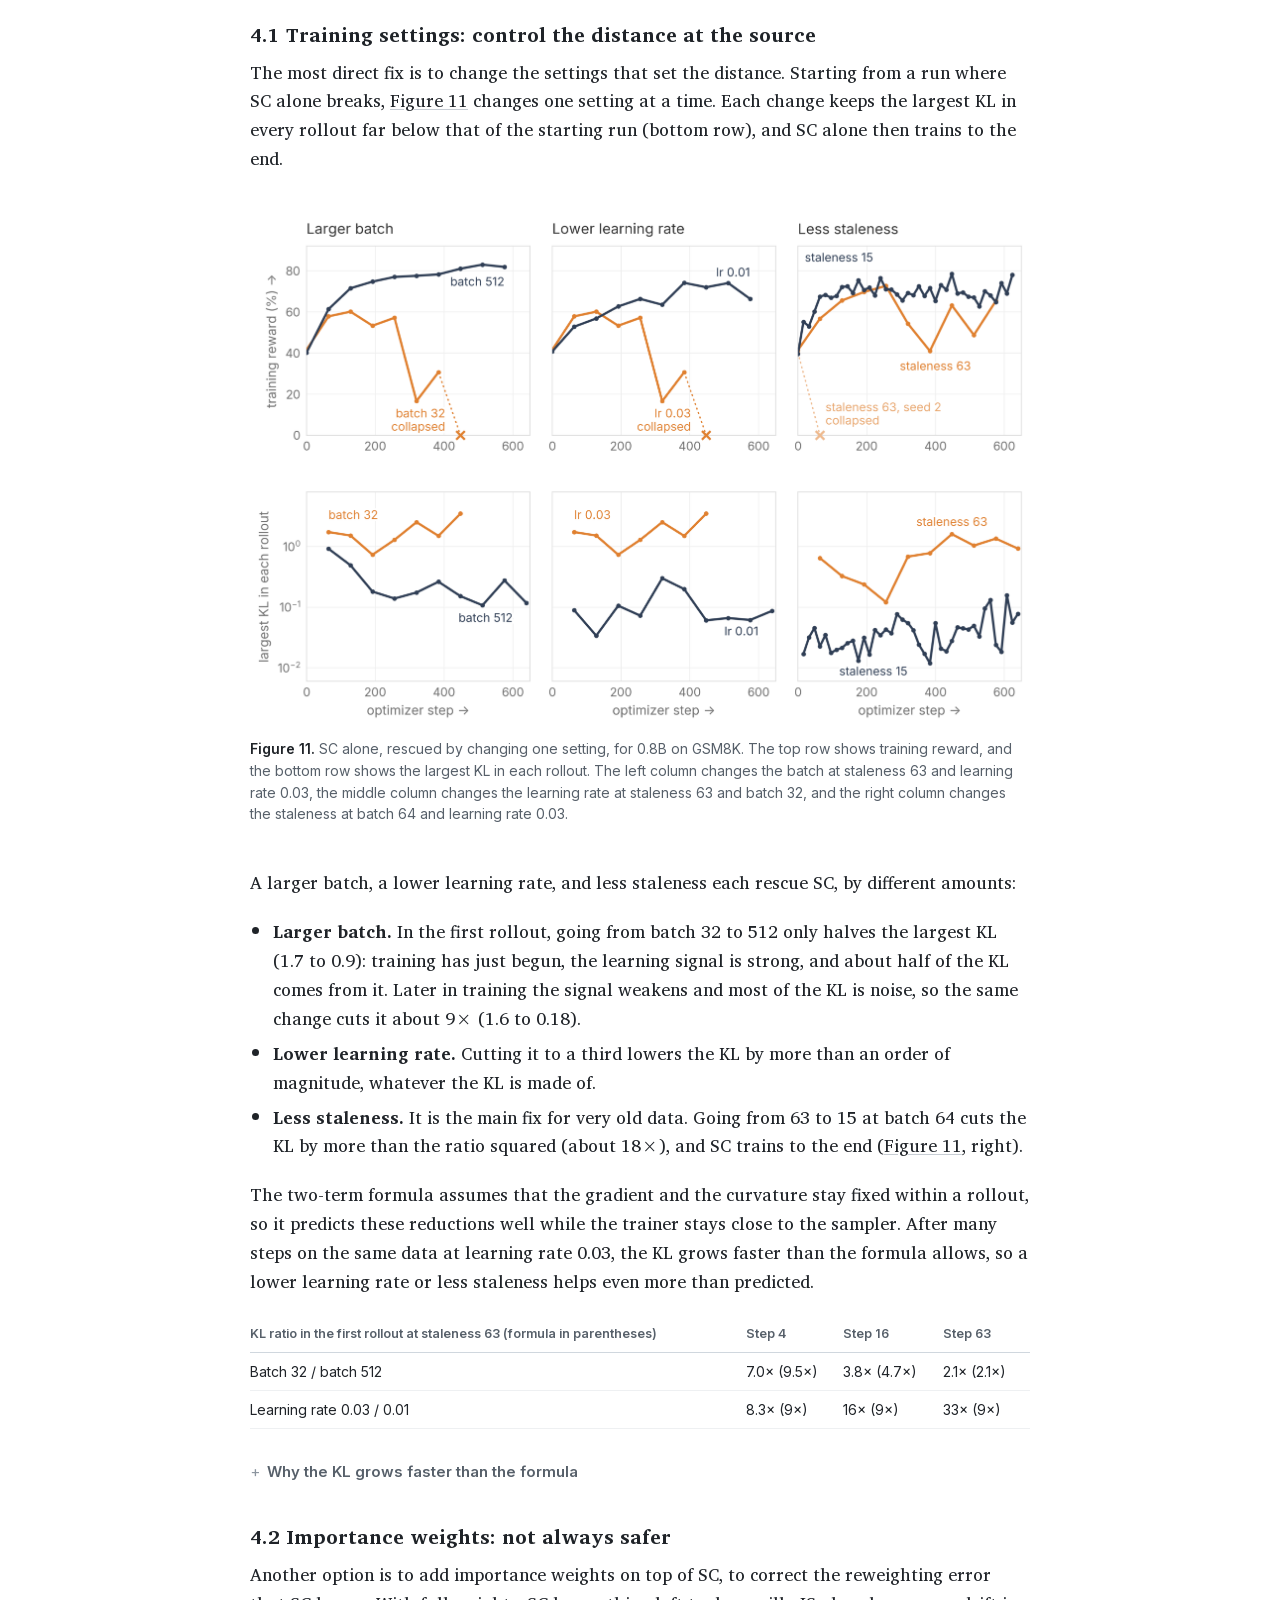
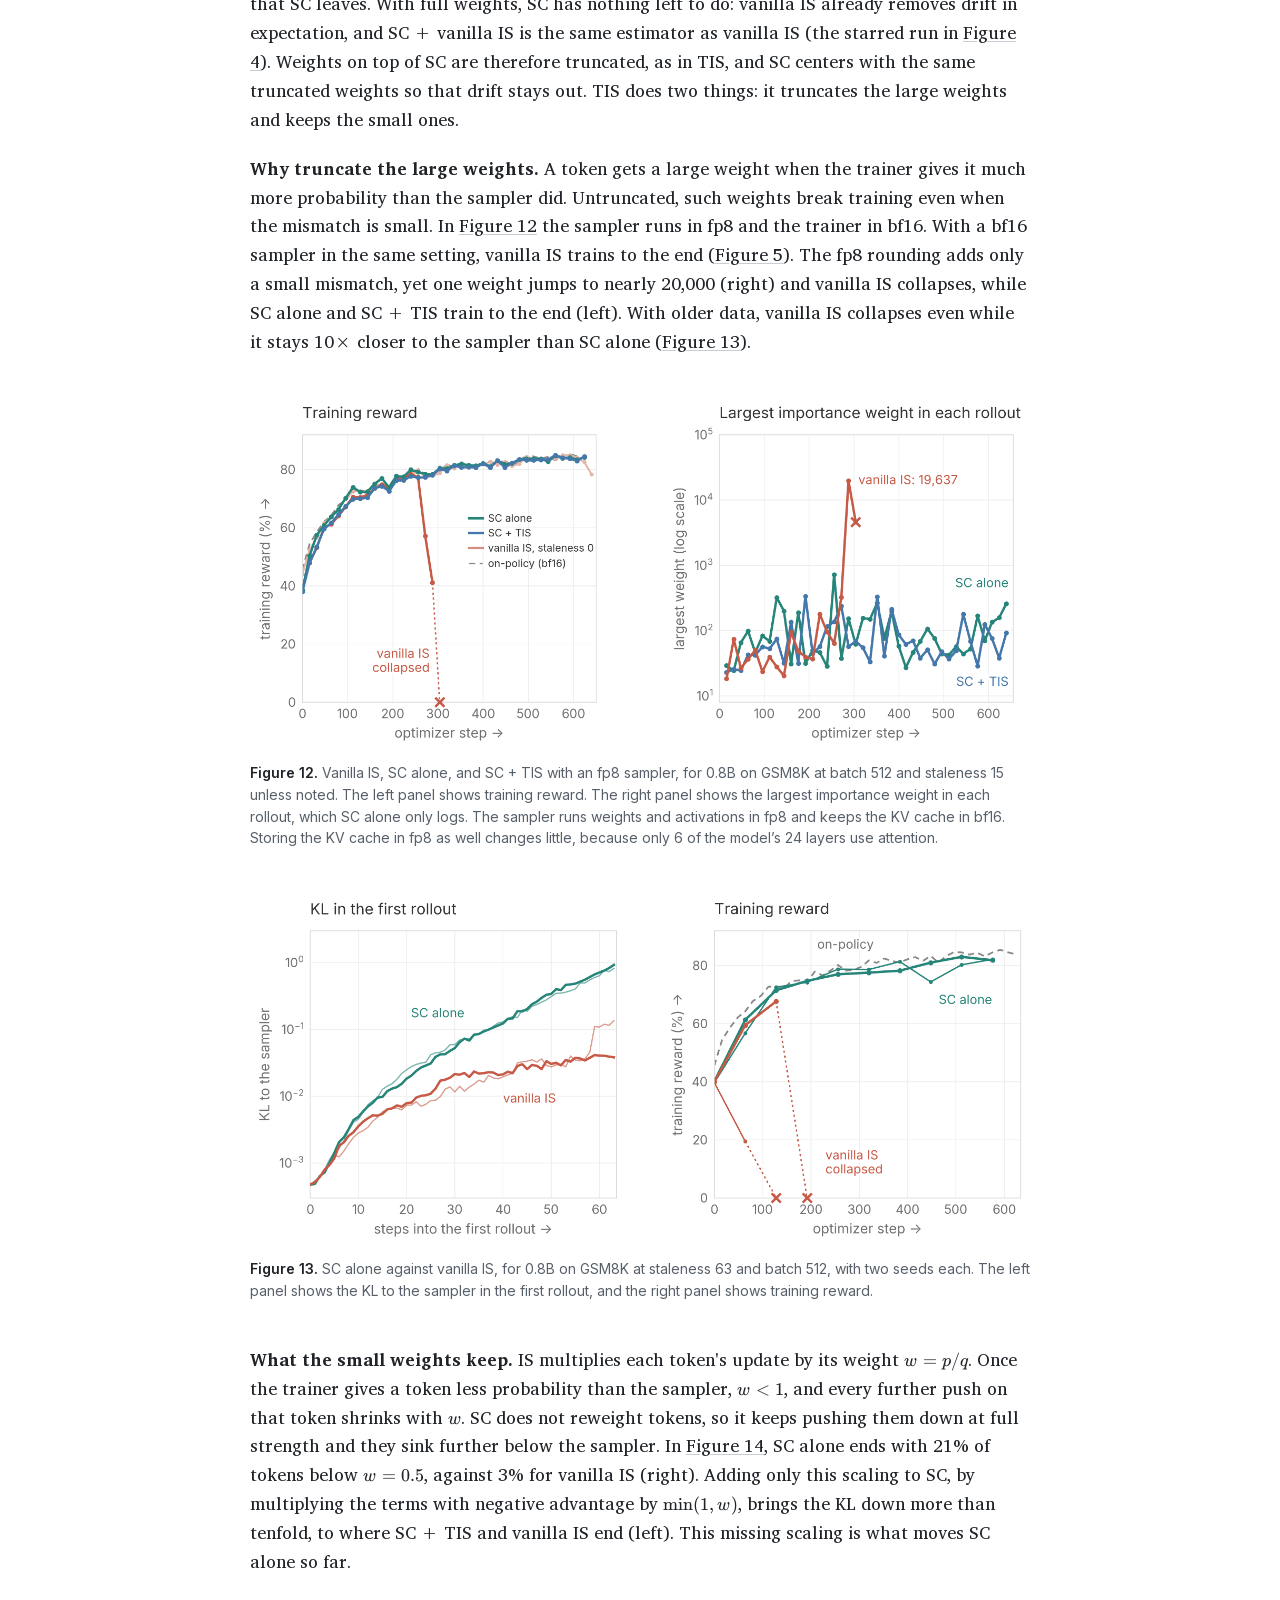
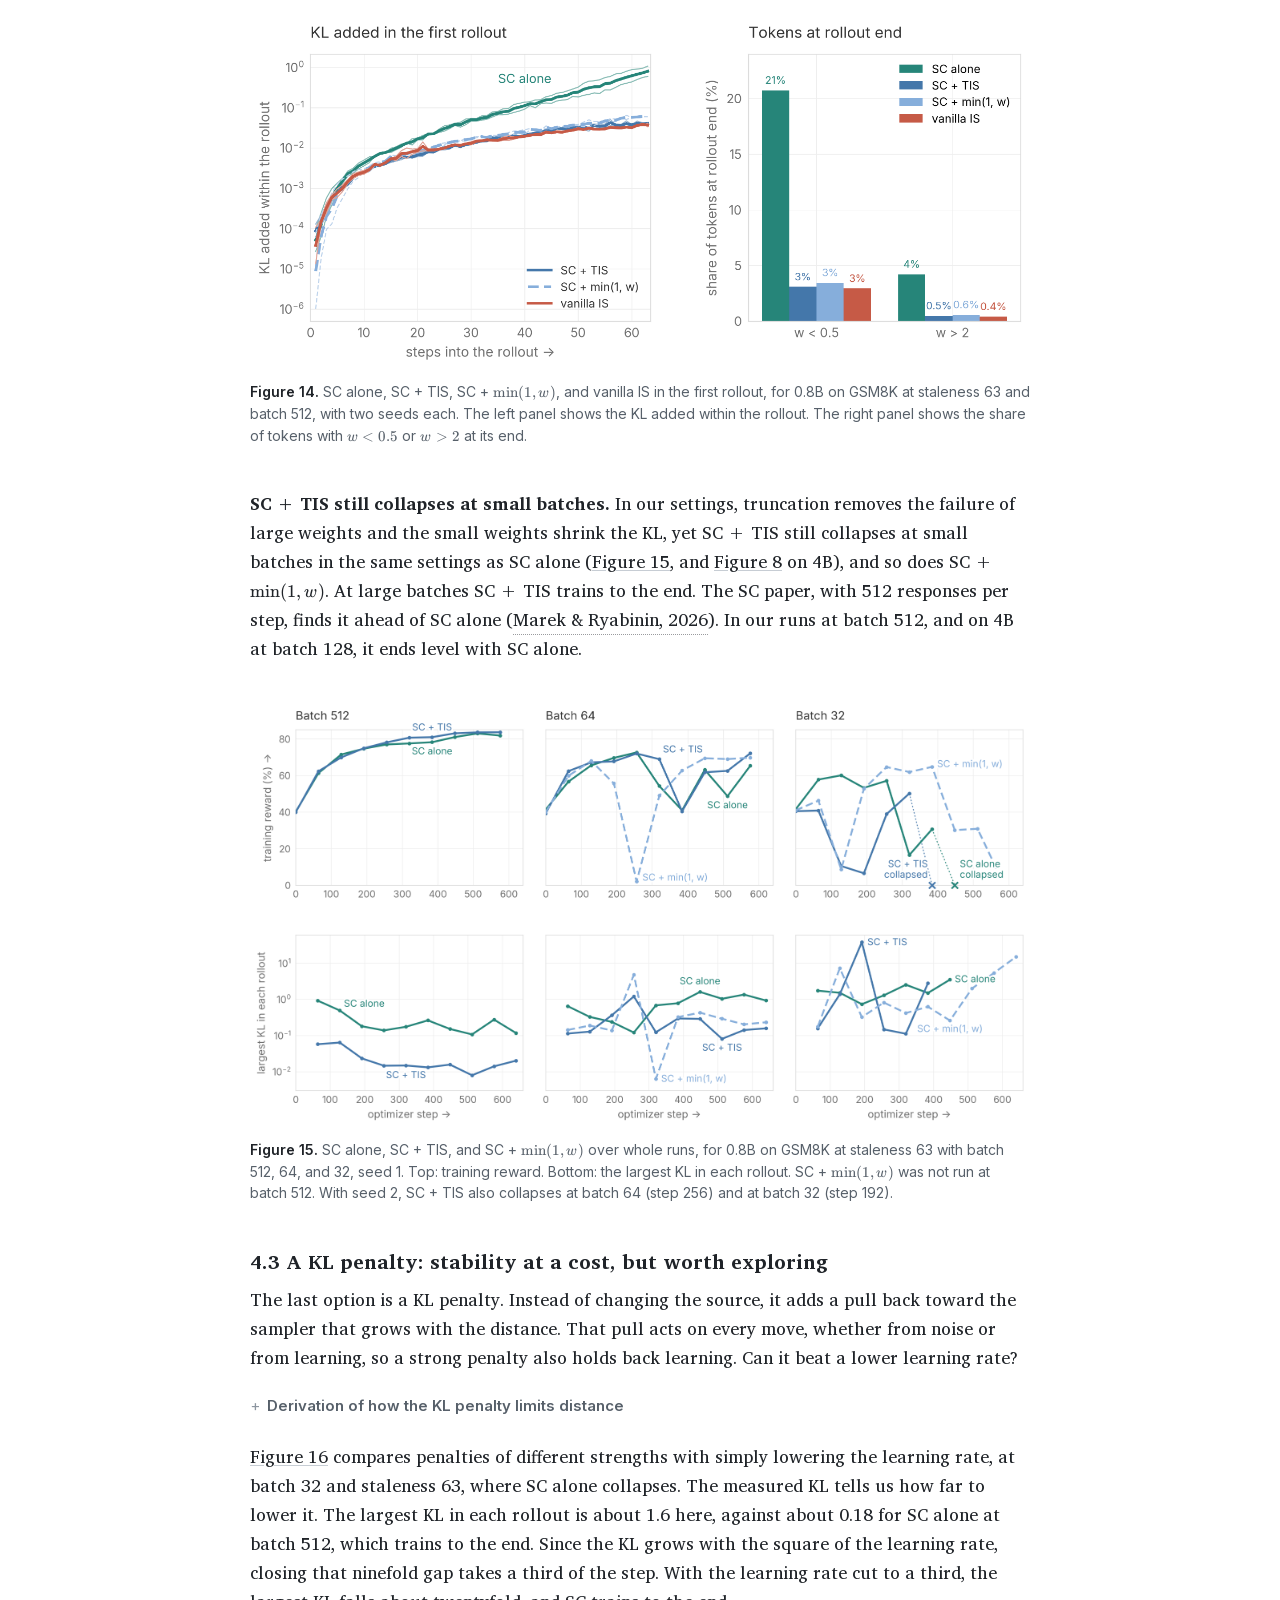
==== commit 6bb1817c: "x" ====
--- a/sc-drift-and-distance/index.html
+++ b/sc-drift-and-distance/index.html
@@ -276,7 +276,7 @@
 <p><b>Trust regions.</b> TRPO (<a class="cite" href="#ref-schulman2015trpo" title="Schulman, J., Levine, S., Moritz, P., Jordan, M. I., and Abbeel, P. (2015). Trust Region Policy Optimization. ICML 2015. arXiv:1502.05477">Schulman et al., 2015</a>) and PPO (<a class="cite" href="#ref-schulman2017ppo" title="Schulman, J., Wolski, F., Dhariwal, P., Radford, A., and Klimov, O. (2017). Proximal Policy Optimization Algorithms. arXiv:1707.06347">Schulman et al., 2017</a>) keep each update near the policy that collected the data, because the surrogate objective is only reliable there. We split that distance into a noise part and a signal part. A trust region, like a KL penalty, does not tell them apart.</p>
 <p><b>Batch, noise, and KL.</b> <a class="cite" href="#ref-mccandlish2018" title="McCandlish, S., Kaplan, J., Amodei, D., and OpenAI Dota Team (2018). An Empirical Model of Large-Batch Training. arXiv:1812.06162">McCandlish et al. (2018)</a> define the critical batch size via the gradient noise scale. Our two-term decomposition is its off-policy counterpart. <a class="cite" href="#ref-smith2018bayes" title="Smith, S. L. and Le, Q. V. (2018). A Bayesian Perspective on Generalization and Stochastic Gradient Descent. ICLR 2018. arXiv:1710.06451">Smith &amp; Le (2018)</a> describe SGD noise with a temperature \(\propto \eta/B\). The scaling rule matters. Linear scaling (<a class="cite" href="#ref-goyal2017" title="Goyal, P., Dollár, P., Girshick, R., et al. (2017). Accurate, Large Minibatch SGD: Training ImageNet in 1 Hour. arXiv:1706.02677">Goyal et al., 2017</a>) increases noise with the batch, while square-root scaling (<a class="cite" href="#ref-malladi2022" title="Malladi, S., Lyu, K., Panigrahi, A., and Arora, S. (2022). On the SDEs and Scaling Rules for Adaptive Gradient Algorithms. NeurIPS 2022. arXiv:2205.10287">Malladi et al., 2022</a>) keeps it constant.</p>
 </details><h2 id="acknowledgements">Acknowledgements</h2>
-<p>This project is built on top of <a href="https://github.com/NovaSky-AI/SkyRL" target="_blank" rel="noopener">SkyRL</a>. The code is available in our <a href="https://github.com/rl-cookbook/sc-drift-and-distance" target="_blank" rel="noopener">GitHub repository</a>. We thank Souradip Chakraborty, Daanish Khazi, Qiuyang Mang, Yi Pan, Charlie Ruan, Eric Tang, Yichuan Wang, Minghao Yan, and Chenxiao Yang for helpful discussions and feedback.</p>
+<p>This project is built on top of <a href="https://github.com/NovaSky-AI/SkyRL" target="_blank" rel="noopener">SkyRL</a>. The code is available in our <a href="https://github.com/rl-cookbook/sc-drift-and-distance" target="_blank" rel="noopener">GitHub repository</a>. We thank Ion Stoica for his valuable advice. We also thank Souradip Chakraborty, Daanish Khazi, Qiuyang Mang, Yi Pan, Charlie Ruan, Eric Tang, Yichuan Wang, Minghao Yan, and Chenxiao Yang for helpful discussions and feedback.</p>
 <h2 id="citation">Citation</h2>
 <pre class="cite"><code>@misc{liu2026driftdistance,
   author       = {Liu, Shu and Fang, Qi and Agarwal, Shubham},
